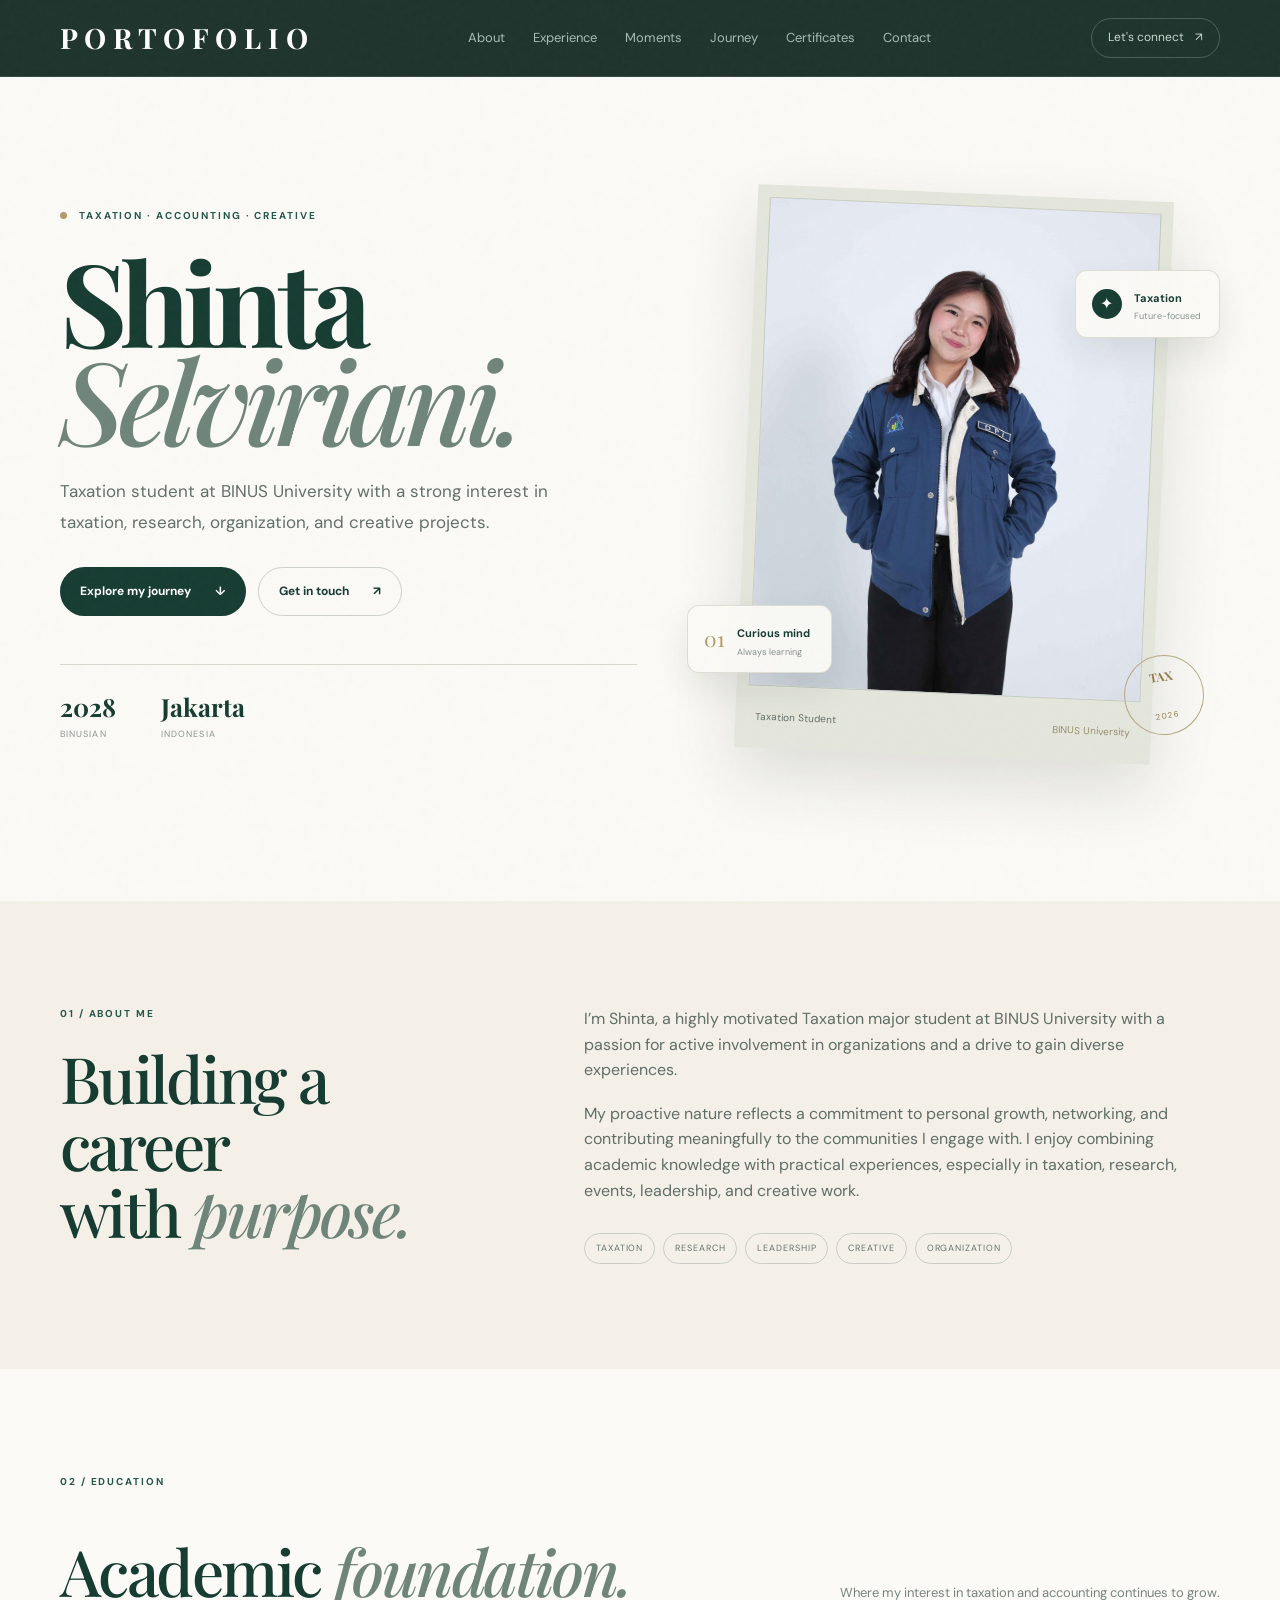
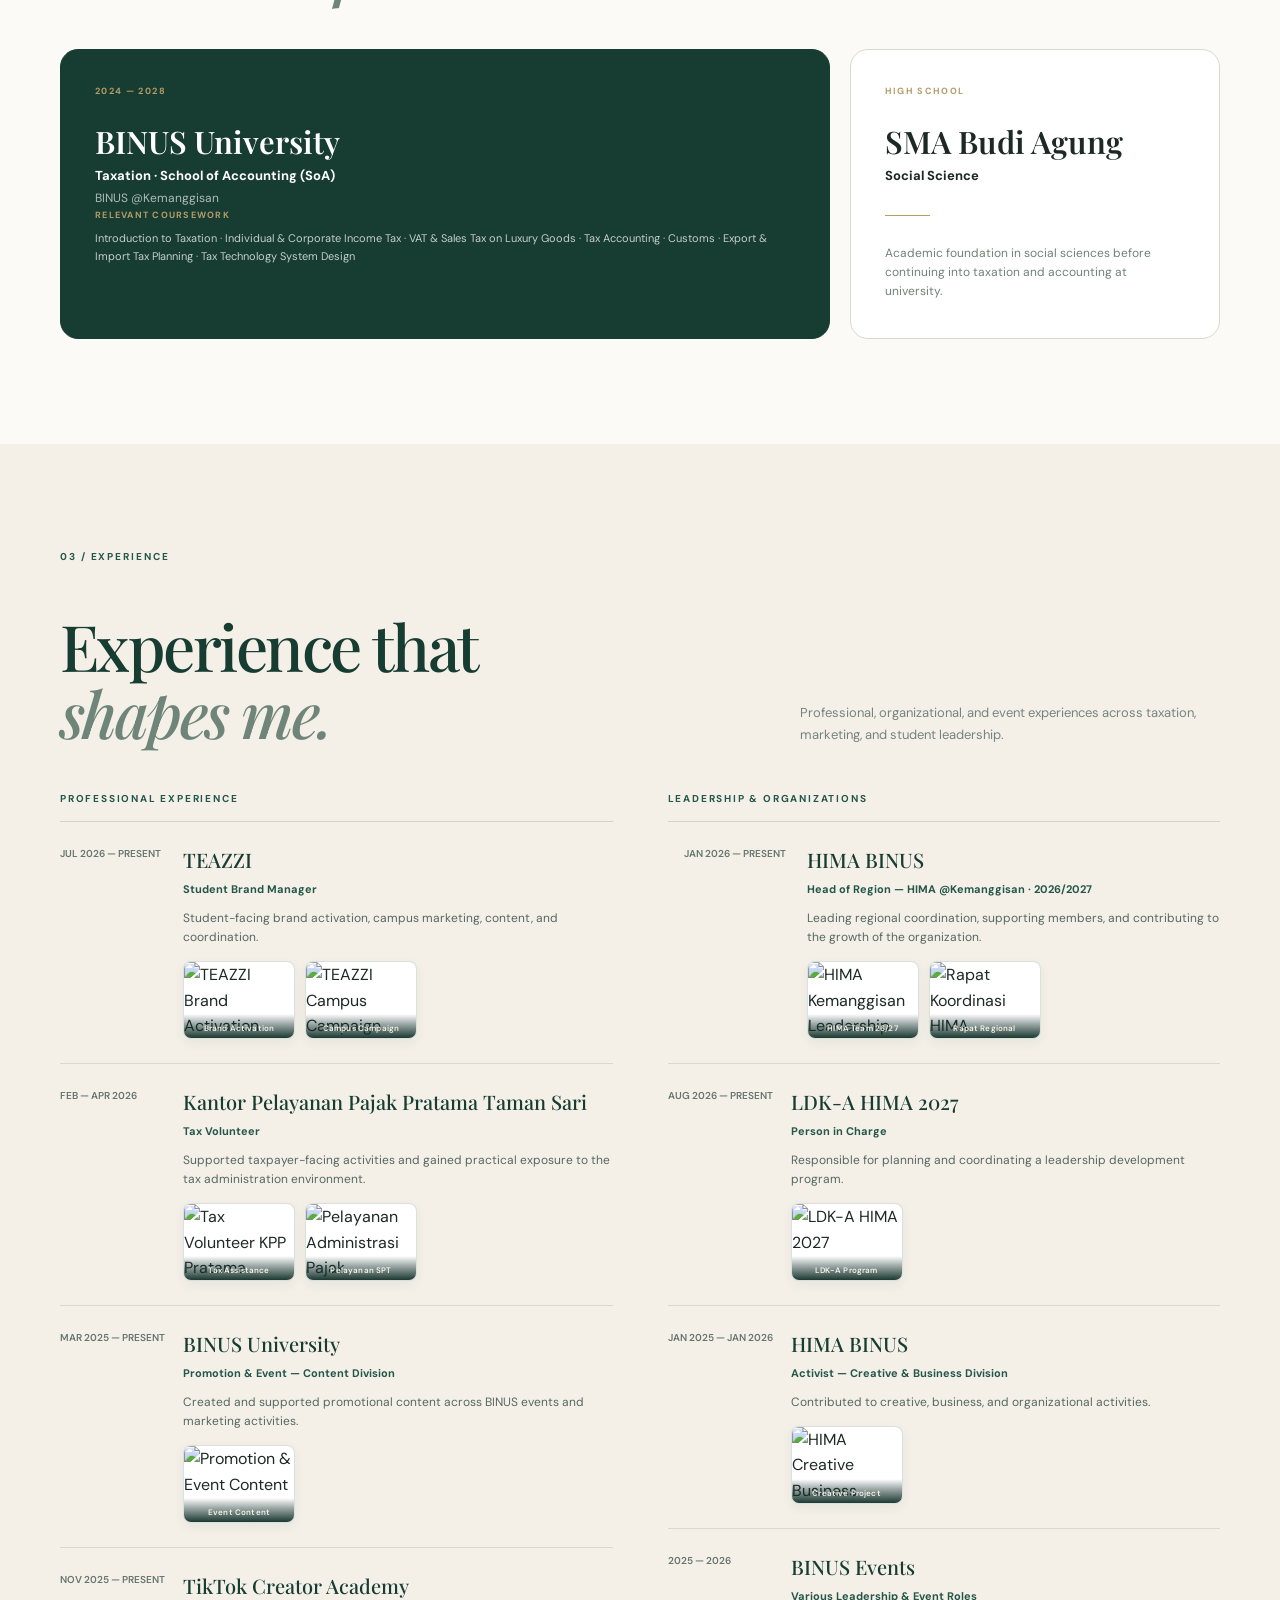
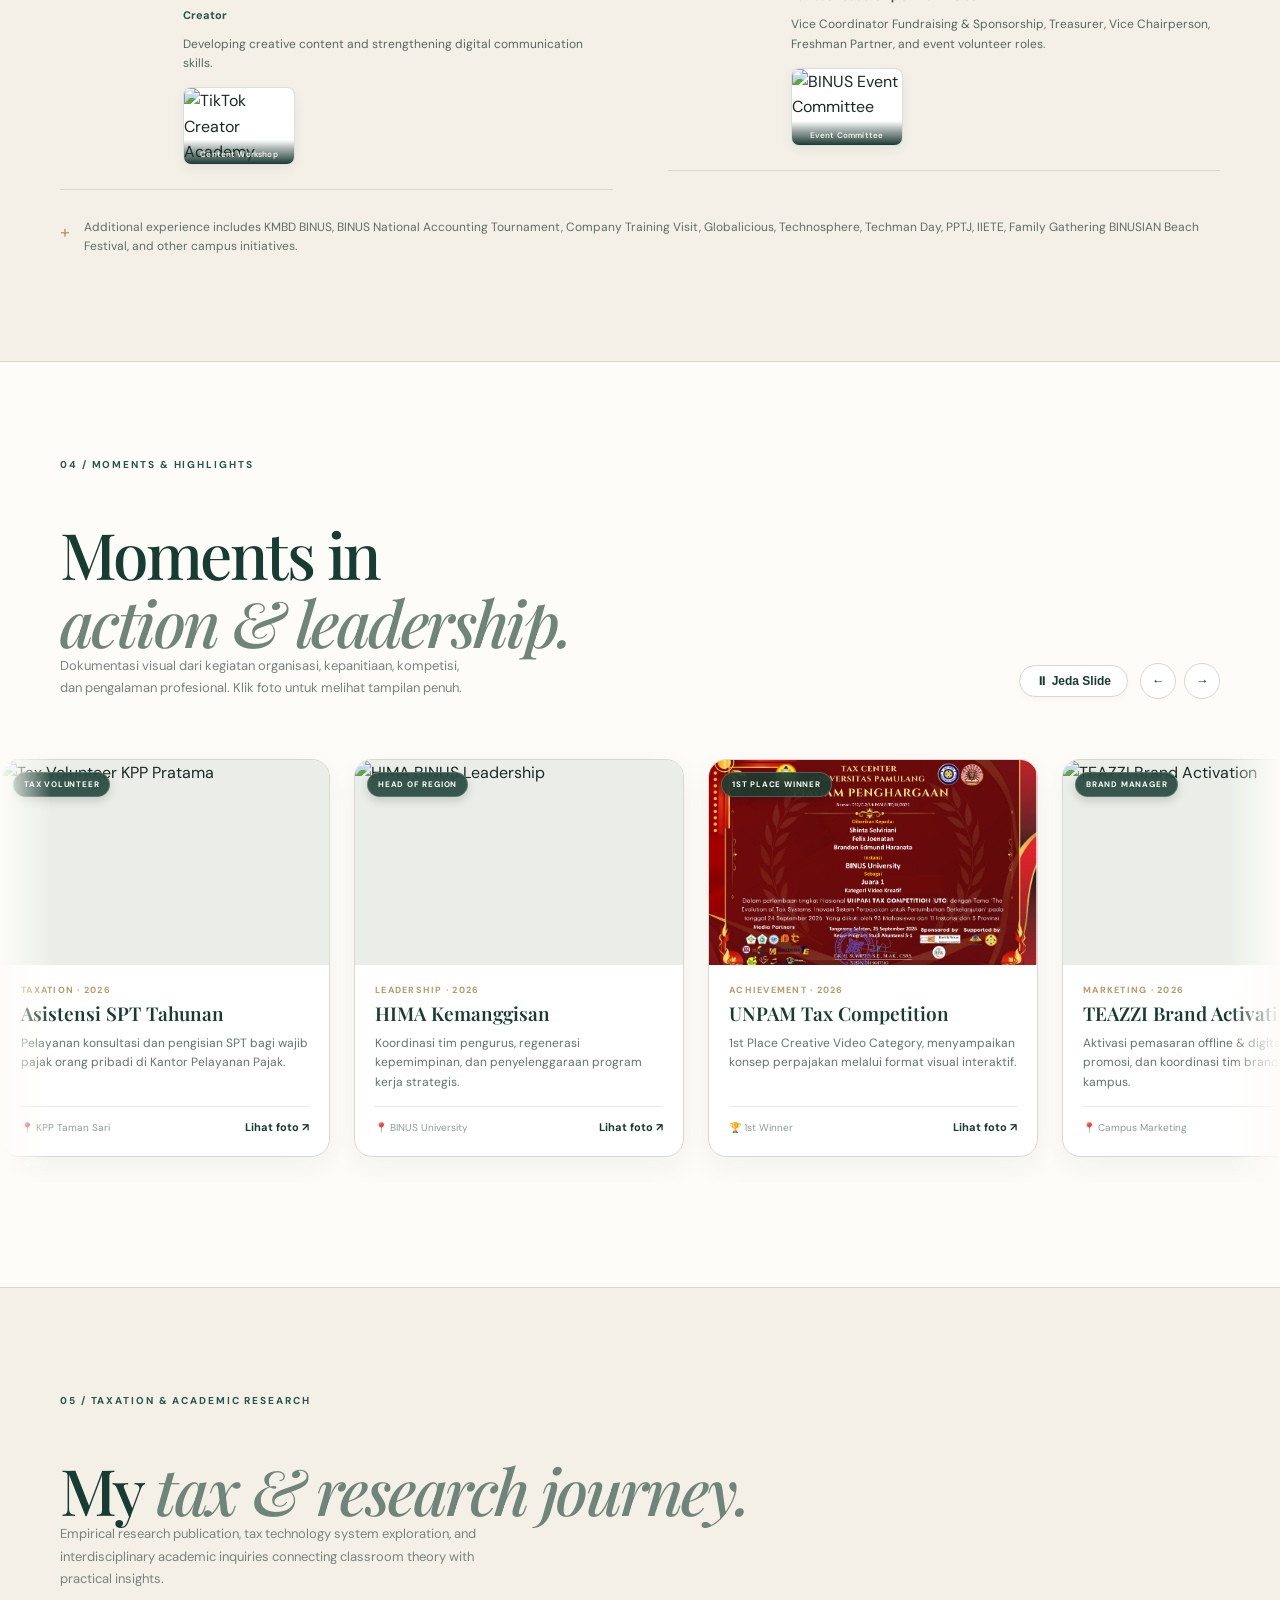
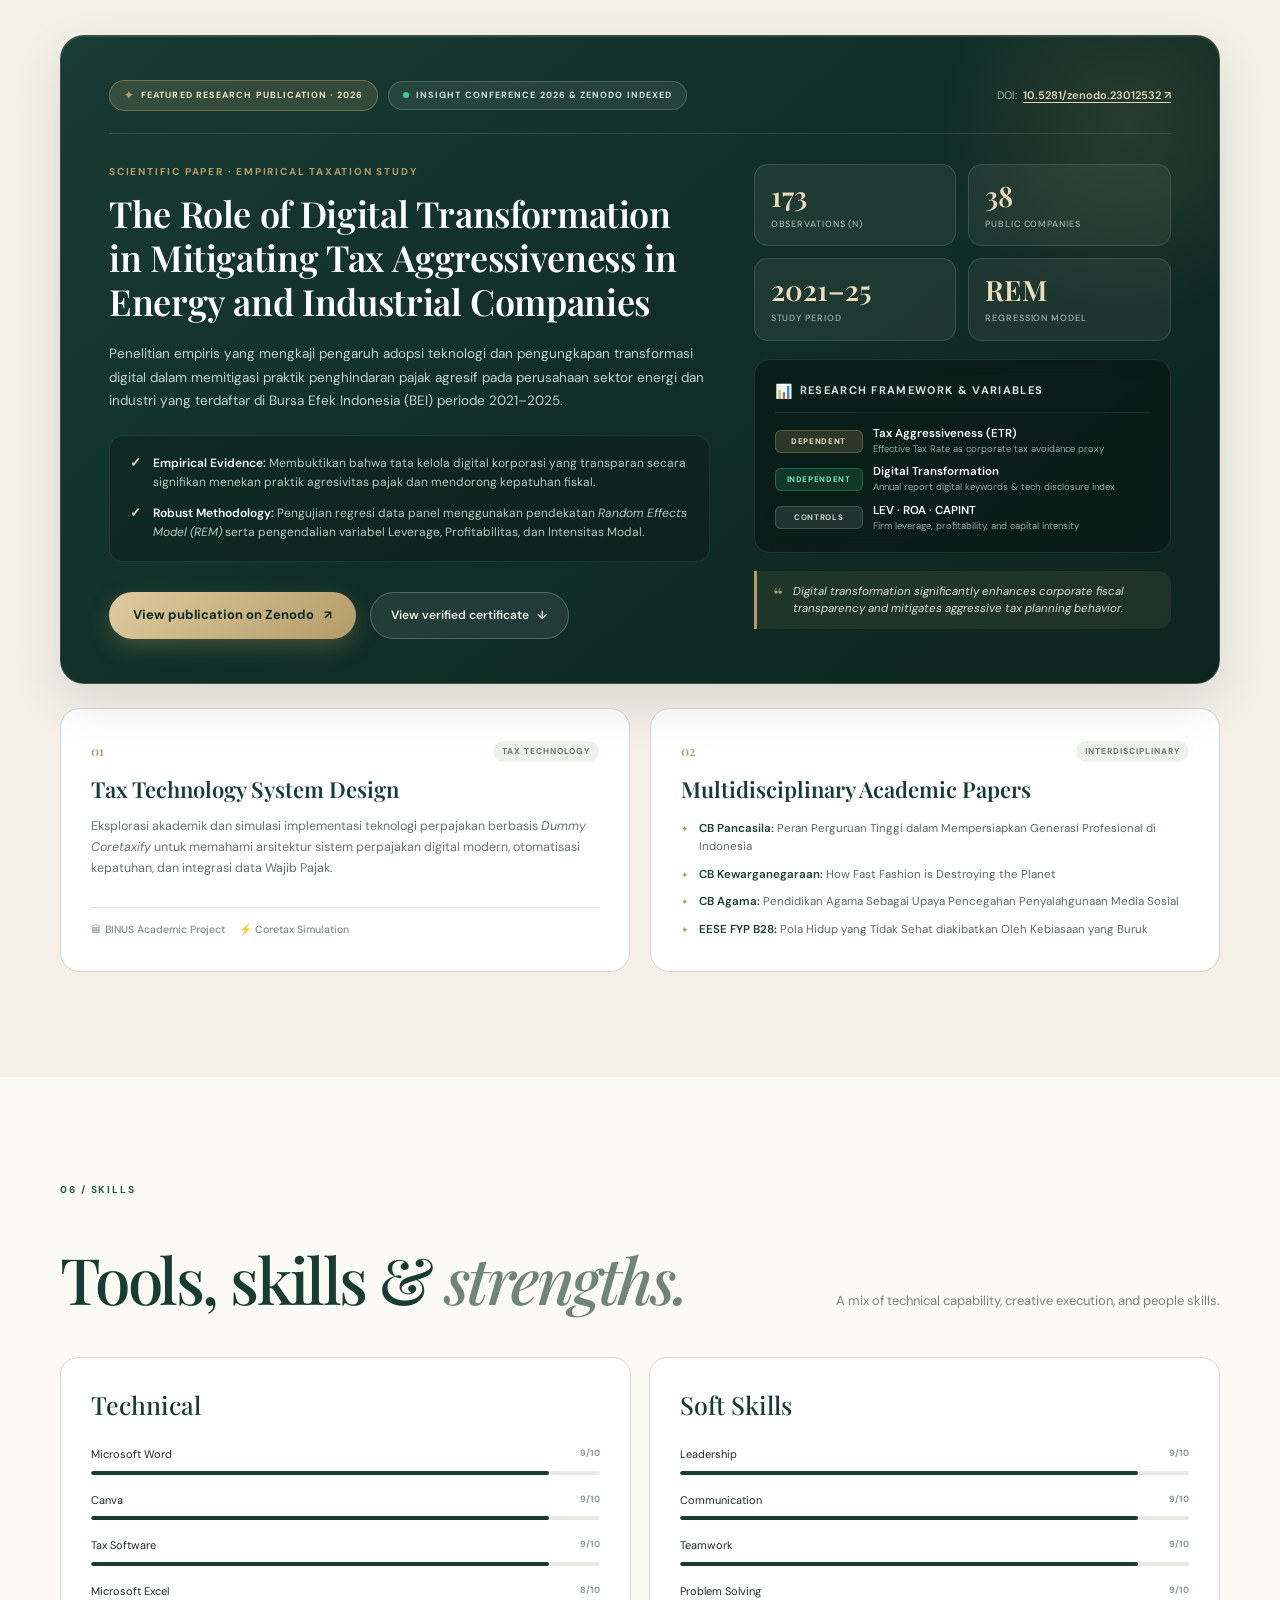
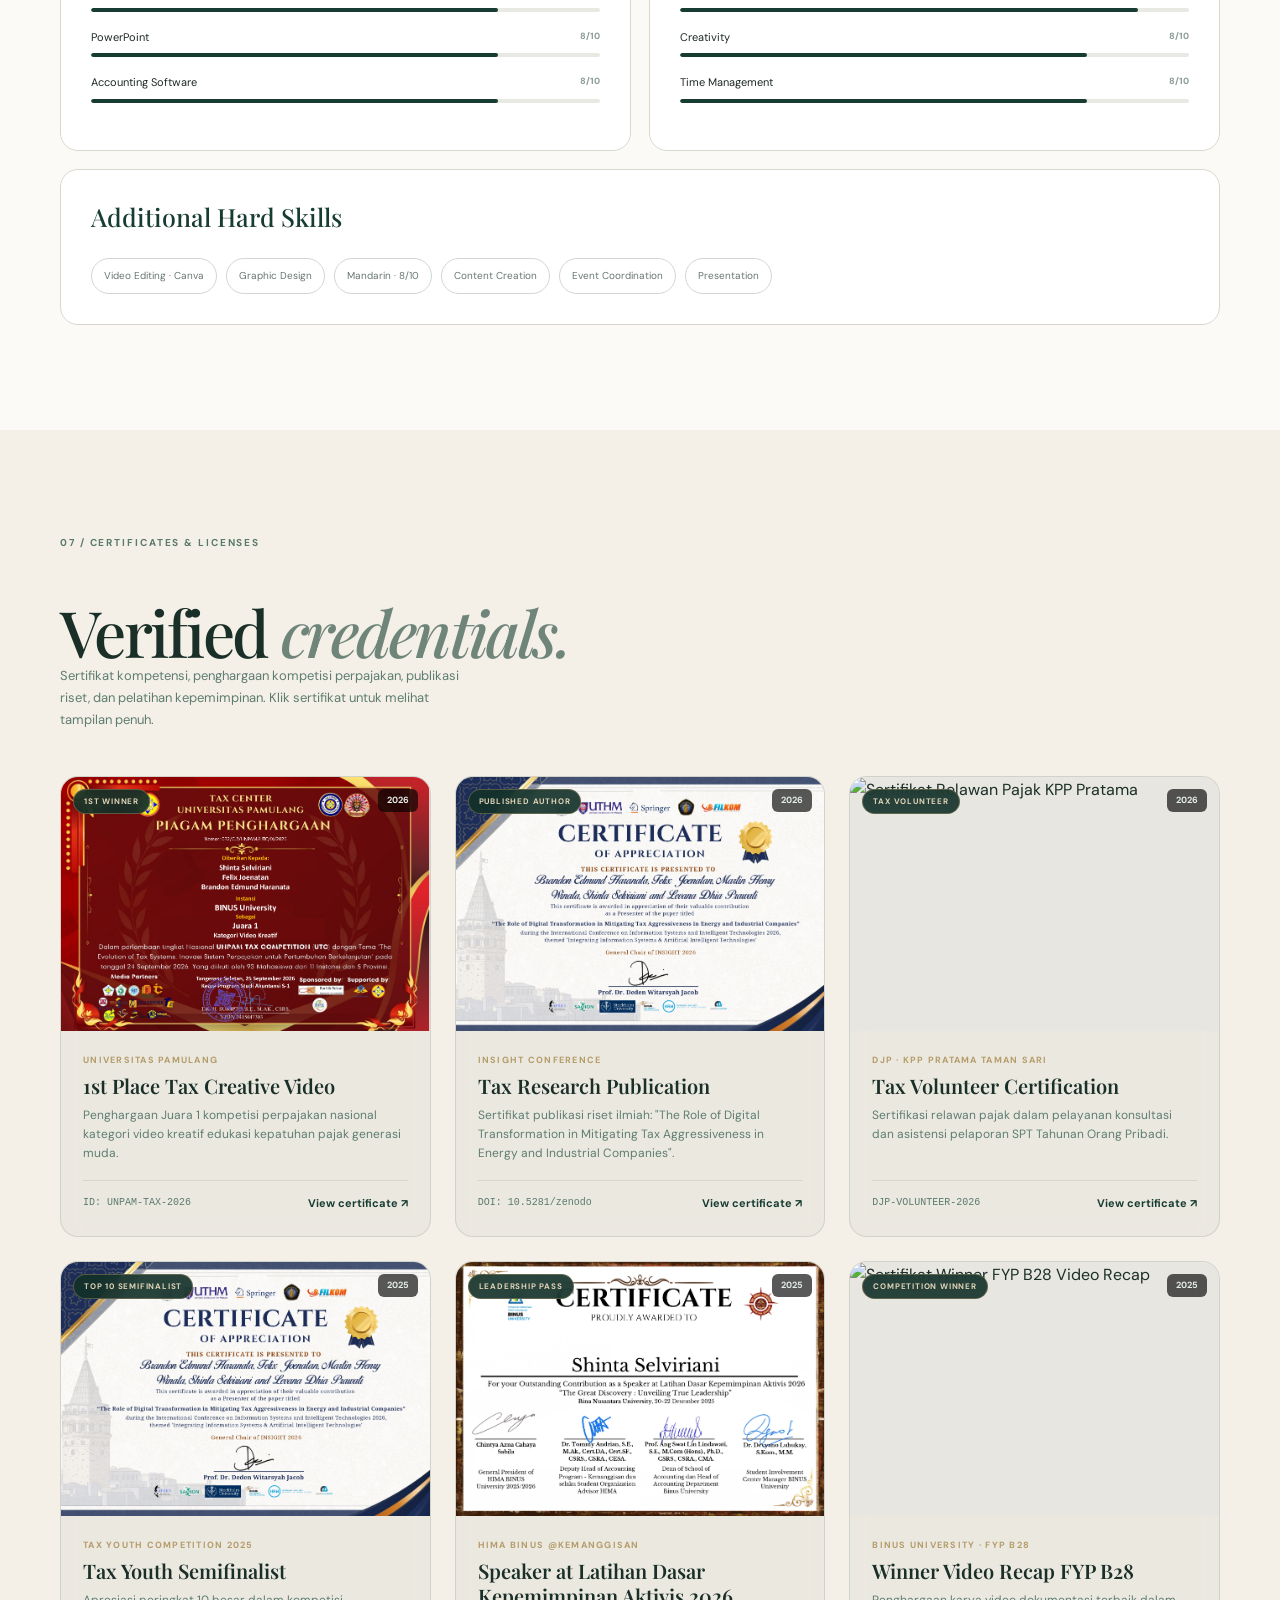
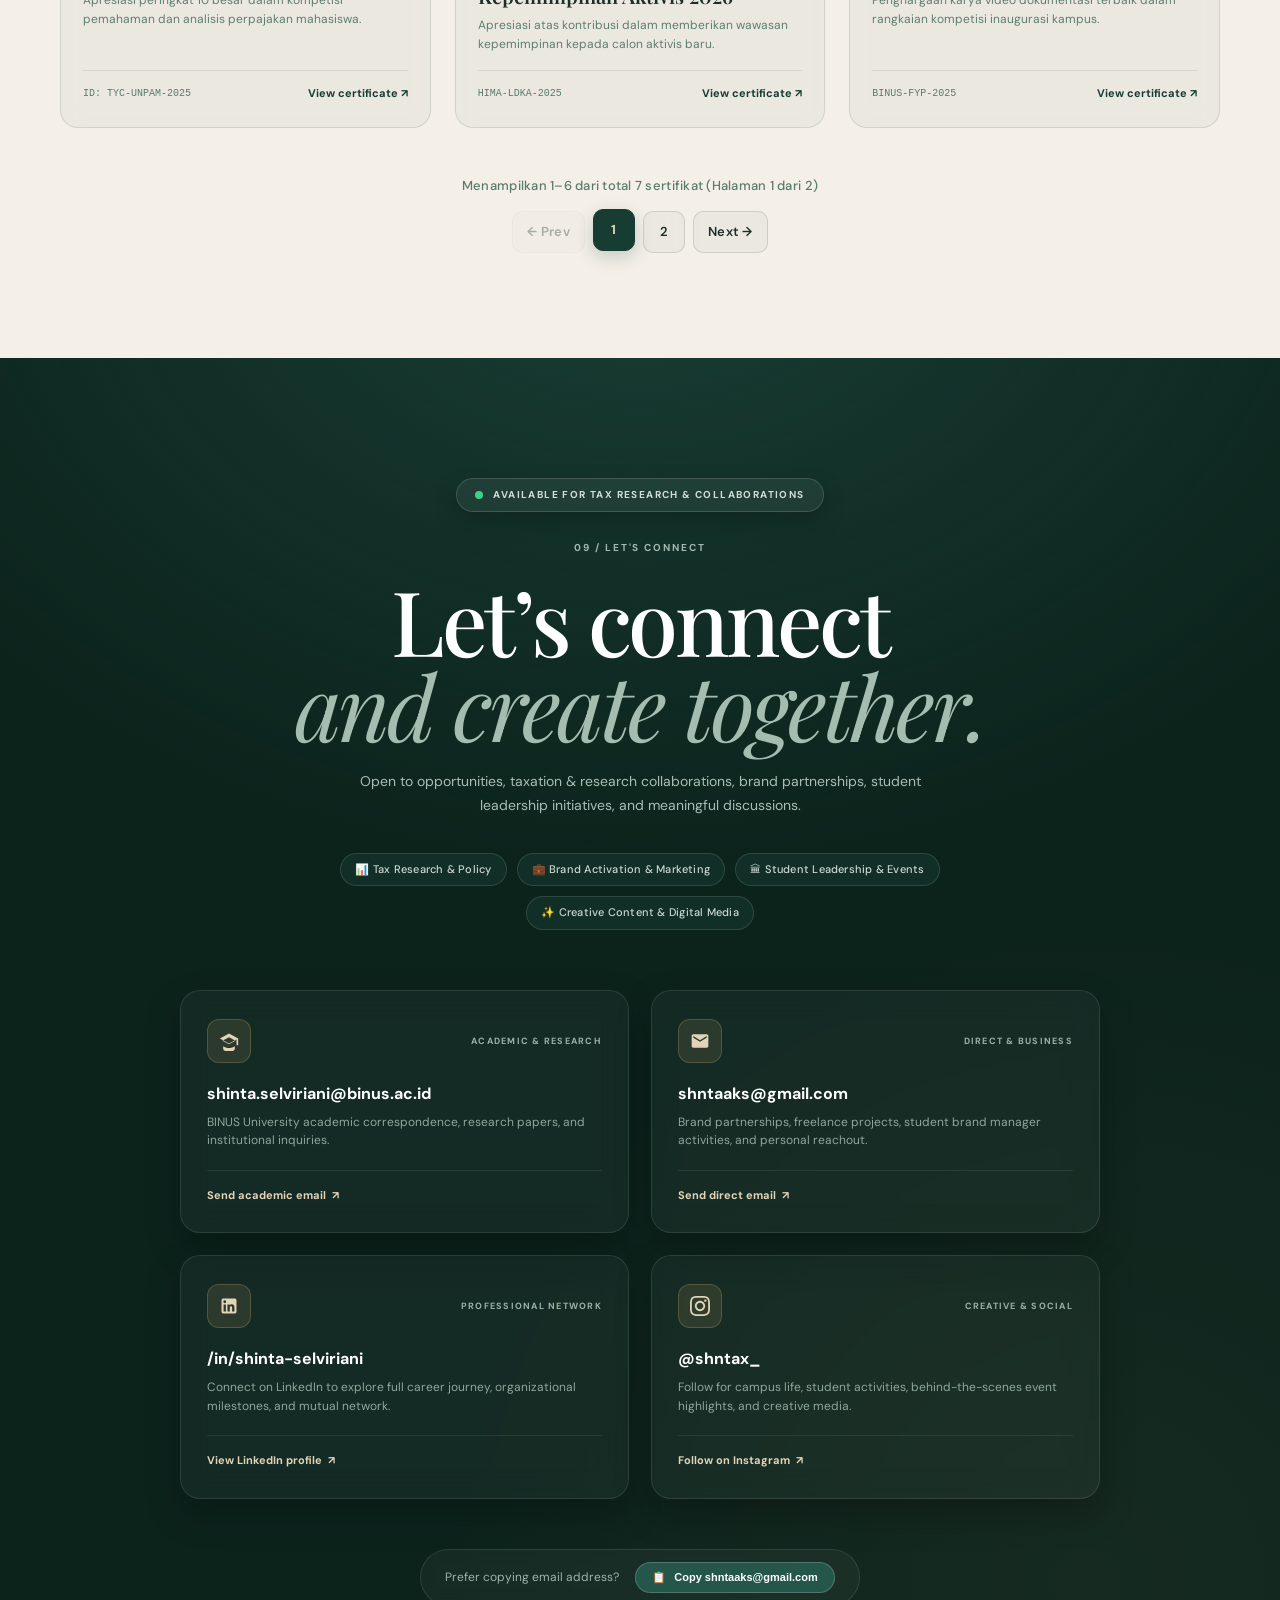
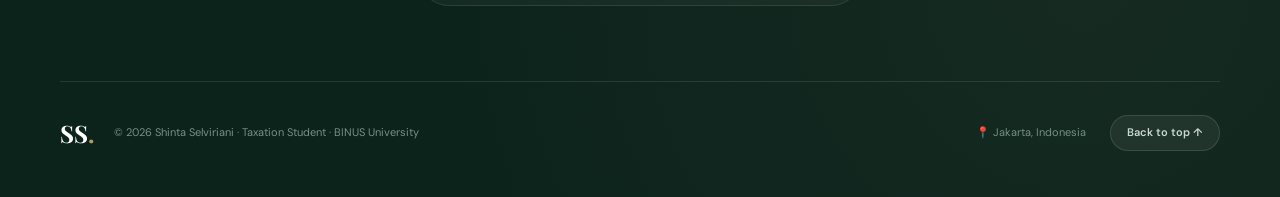
==== index.html @ ecb925d8 "Certificates Bug Fix" ====
<!DOCTYPE html>
<html lang="en">

<head>
  <meta charset="UTF-8">
  <meta name="viewport" content="width=device-width, initial-scale=1.0">
  <meta name="description" content="Shinta Selviriani — Taxation Student Portfolio & CV | BINUS University">
  <title>Shinta Selviriani | Taxation Portfolio</title>
  <link rel="preconnect" href="https://fonts.googleapis.com">
  <link rel="preconnect" href="https://fonts.gstatic.com" crossorigin>
  <link
    href="https://fonts.googleapis.com/css2?family=DM+Sans:wght@400;500;600;700&family=Playfair+Display:wght@500;600;700&display=swap"
    rel="stylesheet">
  <link rel="stylesheet" href="style.css">
</head>

<body>
  <div class="grain"></div>

    <header class="nav-wrap">
    <nav class="nav container">
      <a class="brand" href="#home">P O R T O F O L I O</a>
      <div class="nav-links">
        <a href="#about">About</a>
        <a href="#experience">Experience</a>
        <a href="#gallery">Moments</a>
        <a href="#tax">Journey</a>
        <a href="#certificates">Certificates</a>
        <a href="#contact">Contact</a>
      </div>
      <a class="nav-cta" href="#contact">Let's connect <span>↗</span></a>
    </nav>
  </header>


  <main>
        <section id="home" class="hero container">
      <div class="hero-copy">
        <div class="eyebrow"><span class="dot"></span> TAXATION · ACCOUNTING · CREATIVE</div>
        <h1>Shinta<br><em>Selviriani.</em></h1>
        <p class="hero-lead">
          Taxation student at BINUS University with a strong interest in taxation,
          research, organization, and creative projects.
        </p>
        <div class="hero-actions">
          <a class="button primary" href="#experience">Explore my journey <span>↓</span></a>
          <a class="button secondary" href="mailto:shinta.selviriani@binus.ac.id">Get in touch <span>↗</span></a>
        </div>
        <div class="hero-meta">
          <!-- <div><strong>3.50</strong><span>GPA / 4.00</span></div> -->
          <div><strong>2028</strong><span>BINUSIAN</span></div>
          <div><strong>Jakarta</strong><span>Indonesia</span></div>
        </div>
      </div>

      <div class="hero-visual">
        <div class="photo-card">
          <div class="photo-placeholder">
            <img src="images/profile-picture/profile-picture.jpg" alt="Shinta Selviriani — Profile Photo">
          </div>
          <div class="photo-caption">
            <span>Taxation Student</span>
            <span>BINUS University</span>
          </div>
        </div>
        <div class="floating-card card-top">
          <span class="mini-icon">✦</span>
          <div><b>Taxation</b><small>Future-focused</small></div>
        </div>
        <div class="floating-card card-bottom">
          <span class="number">01</span>
          <div><b>Curious mind</b><small>Always learning</small></div>
        </div>
        <div class="seal">TAX<br><span>2026</span></div>
      </div>
    </section>

    <section id="about" class="section cream">
  <div class="container split">
    <div>
      <div class="section-label">01 / ABOUT ME</div>
      <h2>Building a career<br>with <em>purpose.</em></h2>
    </div>
    <div class="about-text">
      <p>
        I’m Shinta, a highly motivated Taxation major student at BINUS University
        with a passion for active involvement in organizations and a drive to gain
        diverse experiences.
      </p>
      <p>
        My proactive nature reflects a commitment to personal growth, networking,
        and contributing meaningfully to the communities I engage with. I enjoy
        combining academic knowledge with practical experiences, especially in
        taxation, research, events, leadership, and creative work.
      </p>
      <div class="tag-row">
        <span>Taxation</span><span>Research</span><span>Leadership</span>
        <span>Creative</span><span>Organization</span>
      </div>
    </div>
  </div>
</section>
        <section id="education" class="section">
      <div class="container">
        <div class="section-label">02 / EDUCATION</div>
        <div class="section-head">
          <h2>Academic <em>foundation.</em></h2>
          <p>Where my interest in taxation and accounting continues to grow.</p>
        </div>

        <div class="education-grid">
          <article class="edu-card featured">
            <div class="card-kicker">2024 — 2028</div>
            <h3>BINUS University</h3>
            <p class="role">Taxation · School of Accounting (SoA)</p>
            <p class="place">BINUS @Kemanggisan</p>
            <!-- <div class="gpa"><strong>3.50</strong><span>/ 4.00 GPA</span></div> -->
            <p class="course-title">Relevant Coursework</p>
            <p class="courses">
              Introduction to Taxation · Individual & Corporate Income Tax · VAT & Sales Tax
              on Luxury Goods · Tax Accounting · Customs · Export & Import Tax Planning ·
              Tax Technology System Design
            </p>
          </article>

          <article class="edu-card">
            <div class="card-kicker">High School</div>
            <h3>SMA Budi Agung</h3>
            <p class="role">Social Science</p>
            <div class="edu-line"></div>
            <p>Academic foundation in social sciences before continuing into taxation and accounting at university.</p>
          </article>
        </div>
      </div>
    </section>

    <!-- ================================================================= -->
<!-- 03 / EXPERIENCE WITH SUPPORTING PHOTOS TEMPLATES                   -->
<!-- ================================================================= -->
<section id="experience" class="section cream">
  <div class="container">
    <div class="section-label">03 / EXPERIENCE</div>
    <div class="section-head">
      <h2>Experience that<br><em>shapes me.</em></h2>
      <p>Professional, organizational, and event experiences across taxation, marketing, and student leadership.</p>
    </div>

    <div class="timeline">
      <!-- GROUP 1: PROFESSIONAL EXPERIENCE -->
      <div class="timeline-group">
        <div class="timeline-title">Professional Experience</div>

        <!-- EXPERIENCE ITEM 1: TEAZZI -->
        <div class="timeline-item">
          <span class="date">Jul 2026 — Present</span>
          <div>
            <h3>TEAZZI</h3>
            <b>Student Brand Manager</b>
            <p>Student-facing brand activation, campus marketing, content, and coordination.</p>

            <!-- TEMPLATE FOTO PENDUKUNG (Ganti src="images/..." dengan file foto Anda) -->
            <div class="exp-gallery">
              <div class="exp-photo-card" data-lightbox="true" data-title="TEAZZI Student Brand Manager"
                data-desc="Aktivasi brand TEAZZI di kampus melalui booth event dan engagement mahasiswa."
                data-tag="BRAND ACTIVATION" data-meta="Jakarta · Jul 2026 — Present">
                <img src="https://images.unsplash.com/photo-1556740758-90de374c12ad?auto=format&fit=crop&w=400&q=80"
                  alt="TEAZZI Brand Activation">
                <span class="exp-photo-badge">Brand Activation</span>
              </div>
              <div class="exp-photo-card" data-lightbox="true" data-title="TEAZZI Campus Marketing"
                data-desc="Kolaborasi kampanye promosi dan aktivitas komunitas kampus." data-tag="CAMPUS MARKETING"
                data-meta="Jakarta · 2026">
                <img src="https://images.unsplash.com/photo-1517245386807-bb43f82c33c4?auto=format&fit=crop&w=400&q=80"
                  alt="TEAZZI Campus Campaign">
                <span class="exp-photo-badge">Campus Campaign</span>
              </div>
            </div>
          </div>
        </div>

        <!-- EXPERIENCE ITEM 2: TAX VOLUNTEER KPP -->
        <div class="timeline-item">
          <span class="date">Feb — Apr 2026</span>
          <div>
            <h3>Kantor Pelayanan Pajak Pratama Taman Sari</h3>
            <b>Tax Volunteer</b>
            <p>Supported taxpayer-facing activities and gained practical exposure to the tax administration
              environment.</p>

            <!-- TEMPLATE FOTO PENDUKUNG -->
            <div class="exp-gallery">
              <div class="exp-photo-card" data-lightbox="true" data-title="Relawan Pajak KPP Pratama Taman Sari"
                data-desc="Mendampingi wajib pajak orang pribadi dalam pelaporan SPT Tahunan dan edukasi perpajakan."
                data-tag="TAX VOLUNTEER" data-meta="KPP Pratama Taman Sari · Feb — Apr 2026">
                <img src="https://images.unsplash.com/photo-1454165804606-c3d57bc86b40?auto=format&fit=crop&w=400&q=80"
                  alt="Tax Volunteer KPP Pratama">
                <span class="exp-photo-badge">Tax Assistance</span>
              </div>
              <div class="exp-photo-card" data-lightbox="true" data-title="Tax Administration Support"
                data-desc="Pelayanan administrasi dan asistensi perpajakan langsung kepada masyarakat."
                data-tag="ADMINISTRASI PAJAK" data-meta="Jakarta · 2026">
                <img src="https://images.unsplash.com/photo-1521791136064-7986c2920216?auto=format&fit=crop&w=400&q=80"
                  alt="Pelayanan Administrasi Pajak">
                <span class="exp-photo-badge">Pelayanan SPT</span>
              </div>
            </div>
          </div>
        </div>

        <!-- EXPERIENCE ITEM 3: BINUS PROMOTION & EVENT -->
        <div class="timeline-item">
          <span class="date">Mar 2025 — Present</span>
          <div>
            <h3>BINUS University</h3>
            <b>Promotion & Event — Content Division</b>
            <p>Created and supported promotional content across BINUS events and marketing activities.</p>

            <!-- TEMPLATE FOTO PENDUKUNG -->
            <div class="exp-gallery">
              <div class="exp-photo-card" data-lightbox="true" data-title="BINUS Promotion & Event"
                data-desc="Produksi materi visual kreatif, dokumentasi event, dan publikasi media sosial universitas."
                data-tag="CONTENT CREATION" data-meta="BINUS University · Mar 2025 — Present">
                <img src="https://images.unsplash.com/photo-1522071820081-009f0129c71c?auto=format&fit=crop&w=400&q=80"
                  alt="Promotion & Event Content">
                <span class="exp-photo-badge">Event Content</span>
              </div>
            </div>
          </div>
        </div>

        <!-- EXPERIENCE ITEM 4: TIKTOK CREATOR ACADEMY -->
        <div class="timeline-item">
          <span class="date">Nov 2025 — Present</span>
          <div>
            <h3>TikTok Creator Academy</h3>
            <b>Creator</b>
            <p>Developing creative content and strengthening digital communication skills.</p>

            <!-- TEMPLATE FOTO PENDUKUNG -->
            <div class="exp-gallery">
              <div class="exp-photo-card" data-lightbox="true" data-title="TikTok Creator Academy"
                data-desc="Workshop pembuatan konten video kreatif dan optimalisasi strategi media sosial."
                data-tag="CREATOR ACADEMY" data-meta="Nov 2025 — Present">
                <img src="https://images.unsplash.com/photo-1611162617213-7d7a39e9b1d7?auto=format&fit=crop&w=400&q=80"
                  alt="TikTok Creator Academy">
                <span class="exp-photo-badge">Content Workshop</span>
              </div>
            </div>
          </div>
        </div>
      </div>

      <!-- GROUP 2: LEADERSHIP & ORGANIZATIONS -->
      <div class="timeline-group">
        <div class="timeline-title">Leadership & Organizations</div>

        <!-- EXPERIENCE ITEM 5: HIMA HEAD OF REGION -->
        <div class="timeline-item highlight">
          <span class="date">Jan 2026 — Present</span>
          <div>
            <h3>HIMA BINUS</h3>
            <b>Head of Region — HIMA @Kemanggisan · 2026/2027</b>
            <p>Leading regional coordination, supporting members, and contributing to the growth of the
              organization.</p>

            <!-- TEMPLATE FOTO PENDUKUNG -->
            <div class="exp-gallery">
              <div class="exp-photo-card" data-lightbox="true" data-title="HIMA BINUS Kemanggisan Leadership"
                data-desc="Memimpin tim regional Kemanggisan dalam koordinasi anggota dan penyelenggaraan program kerja."
                data-tag="HEAD OF REGION" data-meta="BINUS Kemanggisan · Jan 2026 — Present">
                <img src="https://images.unsplash.com/photo-1531482615713-2afd69097998?auto=format&fit=crop&w=400&q=80"
                  alt="HIMA Kemanggisan Leadership">
                <span class="exp-photo-badge">HIMA Team 26/27</span>
              </div>
              <div class="exp-photo-card" data-lightbox="true" data-title="HIMA Regional Coordination"
                data-desc="Rapat koordinasi strategi organisasi dan pembinaan keakraban anggota regional."
                data-tag="ORGANIZATION" data-meta="2026">
                <img src="https://images.unsplash.com/photo-1522202176988-66273c2fd55f?auto=format&fit=crop&w=400&q=80"
                  alt="Rapat Koordinasi HIMA">
                <span class="exp-photo-badge">Rapat Regional</span>
              </div>
            </div>
          </div>
        </div>

        <!-- EXPERIENCE ITEM 6: LDK-A HIMA -->
        <div class="timeline-item">
          <span class="date">Aug 2026 — Present</span>
          <div>
            <h3>LDK-A HIMA 2027</h3>
            <b>Person in Charge</b>
            <p>Responsible for planning and coordinating a leadership development program.</p>

            <!-- TEMPLATE FOTO PENDUKUNG -->
            <div class="exp-gallery">
              <div class="exp-photo-card" data-lightbox="true" data-title="LDK-A HIMA 2027"
                data-desc="Mengoordinasikan pelatihan kepemimpinan untuk aktivis baru himpunan mahasiswa."
                data-tag="LEADERSHIP PIC" data-meta="BINUS University · Aug 2026 — Present">
                <img src="https://images.unsplash.com/photo-1517048676732-d65bc937f952?auto=format&fit=crop&w=400&q=80"
                  alt="LDK-A HIMA 2027">
                <span class="exp-photo-badge">LDK-A Program</span>
              </div>
            </div>
          </div>
        </div>

        <!-- EXPERIENCE ITEM 7: HIMA ACTIVIST -->
        <div class="timeline-item">
          <span class="date">Jan 2025 — Jan 2026</span>
          <div>
            <h3>HIMA BINUS</h3>
            <b>Activist — Creative & Business Division</b>
            <p>Contributed to creative, business, and organizational activities.</p>

            <!-- TEMPLATE FOTO PENDUKUNG -->
            <div class="exp-gallery">
              <div class="exp-photo-card" data-lightbox="true" data-title="HIMA Activist Creative & Business"
                data-desc="Terlibat dalam proyek kreatif, desain materi promosi, dan inisiatif penggalangan dana."
                data-tag="CREATIVE & BUSINESS" data-meta="BINUS · Jan 2025 — Jan 2026">
                <img src="https://images.unsplash.com/photo-1542744173-8e7e53415bb0?auto=format&fit=crop&w=400&q=80"
                  alt="HIMA Creative Business">
                <span class="exp-photo-badge">Creative Project</span>
              </div>
            </div>
          </div>
        </div>

        <!-- EXPERIENCE ITEM 8: BINUS EVENTS -->
        <div class="timeline-item">
          <span class="date">2025 — 2026</span>
          <div>
            <h3>BINUS Events</h3>
            <b>Various Leadership & Event Roles</b>
            <p>Vice Coordinator Fundraising & Sponsorship, Treasurer, Vice Chairperson, Freshman Partner, and event
              volunteer roles.</p>

            <!-- TEMPLATE FOTO PENDUKUNG -->
            <div class="exp-gallery">
              <div class="exp-photo-card" data-lightbox="true" data-title="BINUS Campus Events & Committee"
                data-desc="Kepanitiaan acara kampus: Vice Coordinator Sponsorship, Treasurer, dan Vice Chairperson."
                data-tag="EVENT COMMITTEE" data-meta="BINUS University · 2025 — 2026">
                <img src="https://images.unsplash.com/photo-1475721027785-f74eccf877e2?auto=format&fit=crop&w=400&q=80"
                  alt="BINUS Event Committee">
                <span class="exp-photo-badge">Event Committee</span>
              </div>
            </div>
          </div>
        </div>

      </div>
    </div>

    <div class="experience-note">
      <span>+</span>
      <p>Additional experience includes KMBD BINUS, BINUS National Accounting Tournament, Company Training Visit,
        Globalicious, Technosphere, Techman Day, PPTJ, IIETE, Family Gathering BINUSIAN Beach Festival, and other
        campus initiatives.</p>
    </div>
  </div>
</section>
        <!-- ================================================================= -->
    <!-- 04 / NEW RUNNING SLIDE PHOTO GALLERY SECTION                      -->
    <!-- Template Running Slide Foto dengan Deskripsi Singkat di Bawahnya  -->
    <!-- ================================================================= -->
    <section id="gallery" class="section gallery-section">
      <div class="container">
        <div class="section-label">04 / MOMENTS & HIGHLIGHTS</div>
        <div class="section-head">
          <div>
            <h2>Moments in<br><em>action & leadership.</em></h2>
            <p>Dokumentasi visual dari kegiatan organisasi, kepanitiaan, kompetisi, dan pengalaman profesional. Klik
              foto untuk melihat tampilan penuh.</p>
          </div>
          <div class="gallery-controls-bar">
            <button id="toggleMarqueeBtn" class="slider-btn" type="button" title="Jeda atau putar slide">⏸ Jeda
              Slide</button>
            <div class="slider-nav-arrows">
              <button id="prevSlideBtn" class="slider-arrow" type="button" aria-label="Slide sebelumnya">←</button>
              <button id="nextSlideBtn" class="slider-arrow" type="button" aria-label="Slide berikutnya">→</button>
            </div>
          </div>
        </div>
      </div>

      <!-- RUNNING MARQUEE SLIDER -->
      <div class="running-gallery-wrap">
        <div class="running-slide-track">

          <!-- ============================================================ -->
          <!-- SET 1 SLIDES (Template foto & deskripsi untuk diedit)       -->
          <!-- ============================================================ -->

          <!-- SLIDE 1: Tax Volunteer -->
          <article class="slide-card" data-lightbox="true" data-title="Tax Volunteer & Asistensi Pajak"
            data-desc="Mendampingi wajib pajak orang pribadi dalam pengisian SPT Tahunan dan edukasi kepatuhan pajak di KPP Pratama Taman Sari."
            data-tag="TAX VOLUNTEER" data-meta="KPP Pratama Taman Sari · 2026">
            <div class="slide-img-box">
              <span class="slide-category-pill">Tax Volunteer</span>
              <img src="https://images.unsplash.com/photo-1454165804606-c3d57bc86b40?auto=format&fit=crop&w=600&q=80"
                alt="Tax Volunteer KPP Pratama">
            </div>
            <div class="slide-content">
              <div class="slide-tag">TAXATION · 2026</div>
              <h3 class="slide-title">Asistensi SPT Tahunan</h3>
              <p class="slide-description">Pelayanan konsultasi dan pengisian SPT bagi wajib pajak orang pribadi di
                Kantor Pelayanan Pajak.</p>
              <div class="slide-footer">
                <span>📍 KPP Taman Sari</span>
                <span class="slide-view-cta">Lihat foto ↗</span>
              </div>
            </div>
          </article>

          <!-- SLIDE 2: HIMA BINUS -->
          <article class="slide-card" data-lightbox="true" data-title="HIMA BINUS Kemanggisan"
            data-desc="Memimpin koordinasi regional dan mengarahkan jalannya program kerja himpunan mahasiswa akuntansi & perpajakan."
            data-tag="ORGANIZATION" data-meta="BINUS Kemanggisan · 2026/2027">
            <div class="slide-img-box">
              <span class="slide-category-pill">Head of Region</span>
              <img src="https://images.unsplash.com/photo-1531482615713-2afd69097998?auto=format&fit=crop&w=600&q=80"
                alt="HIMA BINUS Leadership">
            </div>
            <div class="slide-content">
              <div class="slide-tag">LEADERSHIP · 2026</div>
              <h3 class="slide-title">HIMA Kemanggisan</h3>
              <p class="slide-description">Koordinasi tim pengurus, regenerasi kepemimpinan, dan penyelenggaraan program
                kerja strategis.</p>
              <div class="slide-footer">
                <span>📍 BINUS University</span>
                <span class="slide-view-cta">Lihat foto ↗</span>
              </div>
            </div>
          </article>

          <!-- SLIDE 3: Competition 1st Place -->
          <article class="slide-card" data-lightbox="true" data-title="Juara 1 UNPAM Tax Competition"
            data-desc="Meraih peringkat pertama dalam kompetisi video kreatif perpajakan dengan fokus edukasi kesadaran pajak generasi muda."
            data-tag="COMPETITION" data-meta="Universitas Pamulang · 2026">
            <div class="slide-img-box">
              <span class="slide-category-pill">1st Place Winner</span>
              <img src="images/certificates/unpam-tax-competition.jpeg"
                alt="UNPAM Tax Competition">
            </div>
            <div class="slide-content">
              <div class="slide-tag">ACHIEVEMENT · 2026</div>
              <h3 class="slide-title">UNPAM Tax Competition</h3>
              <p class="slide-description">1st Place Creative Video Category, menyampaikan konsep perpajakan melalui
                format visual interaktif.</p>
              <div class="slide-footer">
                <span>🏆 1st Winner</span>
                <span class="slide-view-cta">Lihat foto ↗</span>
              </div>
            </div>
          </article>

          <!-- SLIDE 4: TEAZZI Brand Activation -->
          <article class="slide-card" data-lightbox="true" data-title="TEAZZI Student Brand Manager"
            data-desc="Pelaksanaan kampanye pemasaran langsung di kampus untuk meningkatkan brand visibility dan antusiasme mahasiswa."
            data-tag="BRANDING" data-meta="Jakarta · 2026">
            <div class="slide-img-box">
              <span class="slide-category-pill">Brand Manager</span>
              <img src="https://images.unsplash.com/photo-1556740758-90de374c12ad?auto=format&fit=crop&w=600&q=80"
                alt="TEAZZI Brand Activation">
            </div>
            <div class="slide-content">
              <div class="slide-tag">MARKETING · 2026</div>
              <h3 class="slide-title">TEAZZI Brand Activation</h3>
              <p class="slide-description">Aktivasi pemasaran offline & digital, kampanye promosi, dan koordinasi tim
                brand ambassador kampus.</p>
              <div class="slide-footer">
                <span>📍 Campus Marketing</span>
                <span class="slide-view-cta">Lihat foto ↗</span>
              </div>
            </div>
          </article>

          <!-- SLIDE 5: LDK-A HIMA -->
          <article class="slide-card" data-lightbox="true" data-title="LDK-A HIMA 2027"
            data-desc="Penanggung jawab pelaksanaan program kaderisasi dan pelatihan kepemimpinan aktivis baru HIMA BINUS."
            data-tag="PROGRAM PIC" data-meta="BINUS · 2026">
            <div class="slide-img-box">
              <span class="slide-category-pill">Person in Charge</span>
              <img src="https://images.unsplash.com/photo-1517048676732-d65bc937f952?auto=format&fit=crop&w=600&q=80"
                alt="LDK-A HIMA 2027">
            </div>
            <div class="slide-content">
              <div class="slide-tag">DEVELOPMENT · 2026</div>
              <h3 class="slide-title">LDK-A HIMA 2027</h3>
              <p class="slide-description">Mendesain kurikulum latihan kepemimpinan, simulasi organisasi, dan pembinaan
                karakter anggota.</p>
              <div class="slide-footer">
                <span>📍 BINUS University</span>
                <span class="slide-view-cta">Lihat foto ↗</span>
              </div>
            </div>
          </article>

          <!-- SLIDE 6: BINUS Promotion & Event -->
          <article class="slide-card" data-lightbox="true" data-title="Promotion & Event Content Division"
            data-desc="Mendukung kegiatan publikasi dan liputan dokumentasi acara-acara besar di lingkungan BINUS University."
            data-tag="CREATIVE" data-meta="BINUS · 2025–2026">
            <div class="slide-img-box">
              <span class="slide-category-pill">Content & Event</span>
              <img src="https://images.unsplash.com/photo-1522071820081-009f0129c71c?auto=format&fit=crop&w=600&q=80"
                alt="BINUS Promotion & Event">
            </div>
            <div class="slide-content">
              <div class="slide-tag">PROMOTION · 2025/26</div>
              <h3 class="slide-title">Campus Event Content</h3>
              <p class="slide-description">Penyusunan konten media sosial, video recap kegiatan, dan pengelolaan materi
                visual promosi.</p>
              <div class="slide-footer">
                <span>📍 BINUS Event</span>
                <span class="slide-view-cta">Lihat foto ↗</span>
              </div>
            </div>
          </article>

          <!-- ============================================================ -->
          <!-- SET 2 SLIDES (Duplikat untuk Infinite Continuous Marquee Loop) -->
          <!-- ============================================================ -->

          <!-- SLIDE 1 (Clone) -->
          <article class="slide-card" data-lightbox="true" data-title="Tax Volunteer & Asistensi Pajak"
            data-desc="Mendampingi wajib pajak orang pribadi dalam pengisian SPT Tahunan dan edukasi kepatuhan pajak di KPP Pratama Taman Sari."
            data-tag="TAX VOLUNTEER" data-meta="KPP Pratama Taman Sari · 2026">
            <div class="slide-img-box">
              <span class="slide-category-pill">Tax Volunteer</span>
              <img src="https://images.unsplash.com/photo-1454165804606-c3d57bc86b40?auto=format&fit=crop&w=600&q=80"
                alt="Tax Volunteer KPP Pratama">
            </div>
            <div class="slide-content">
              <div class="slide-tag">TAXATION · 2026</div>
              <h3 class="slide-title">Asistensi SPT Tahunan</h3>
              <p class="slide-description">Pelayanan konsultasi dan pengisian SPT bagi wajib pajak orang pribadi di
                Kantor Pelayanan Pajak.</p>
              <div class="slide-footer">
                <span>📍 KPP Taman Sari</span>
                <span class="slide-view-cta">Lihat foto ↗</span>
              </div>
            </div>
          </article>

          <!-- SLIDE 2 (Clone) -->
          <article class="slide-card" data-lightbox="true" data-title="HIMA BINUS Kemanggisan"
            data-desc="Memimpin koordinasi regional dan mengarahkan jalannya program kerja himpunan mahasiswa akuntansi & perpajakan."
            data-tag="ORGANIZATION" data-meta="BINUS Kemanggisan · 2026/2027">
            <div class="slide-img-box">
              <span class="slide-category-pill">Head of Region</span>
              <img src="https://images.unsplash.com/photo-1531482615713-2afd69097998?auto=format&fit=crop&w=600&q=80"
                alt="HIMA BINUS Leadership">
            </div>
            <div class="slide-content">
              <div class="slide-tag">LEADERSHIP · 2026</div>
              <h3 class="slide-title">HIMA Kemanggisan</h3>
              <p class="slide-description">Koordinasi tim pengurus, regenerasi kepemimpinan, dan penyelenggaraan program
                kerja strategis.</p>
              <div class="slide-footer">
                <span>📍 BINUS University</span>
                <span class="slide-view-cta">Lihat foto ↗</span>
              </div>
            </div>
          </article>

          <!-- SLIDE 3 (Clone) -->
          <article class="slide-card" data-lightbox="true" data-title="Juara 1 UNPAM Tax Competition"
            data-desc="Meraih peringkat pertama dalam kompetisi video kreatif perpajakan dengan fokus edukasi kesadaran pajak generasi muda."
            data-tag="COMPETITION" data-meta="Universitas Pamulang · 2026">
            <div class="slide-img-box">
              <span class="slide-category-pill">1st Place Winner</span>
              <img src="images/certificates/unpam-tax-competition.jpeg"
                alt="UNPAM Tax Competition">
            </div>
            <div class="slide-content">
              <div class="slide-tag">ACHIEVEMENT · 2026</div>
              <h3 class="slide-title">UNPAM Tax Competition</h3>
              <p class="slide-description">1st Place Creative Video Category, menyampaikan konsep perpajakan melalui
                format visual interaktif.</p>
              <div class="slide-footer">
                <span>🏆 1st Winner</span>
                <span class="slide-view-cta">Lihat foto ↗</span>
              </div>
            </div>
          </article>

          <!-- SLIDE 4 (Clone) -->
          <article class="slide-card" data-lightbox="true" data-title="TEAZZI Student Brand Manager"
            data-desc="Pelaksanaan kampanye pemasaran langsung di kampus untuk meningkatkan brand visibility dan antusiasme mahasiswa."
            data-tag="BRANDING" data-meta="Jakarta · 2026">
            <div class="slide-img-box">
              <span class="slide-category-pill">Brand Manager</span>
              <img src="https://images.unsplash.com/photo-1556740758-90de374c12ad?auto=format&fit=crop&w=600&q=80"
                alt="TEAZZI Brand Activation">
            </div>
            <div class="slide-content">
              <div class="slide-tag">MARKETING · 2026</div>
              <h3 class="slide-title">TEAZZI Brand Activation</h3>
              <p class="slide-description">Aktivasi pemasaran offline & digital, kampanye promosi, dan koordinasi tim
                brand ambassador kampus.</p>
              <div class="slide-footer">
                <span>📍 Campus Marketing</span>
                <span class="slide-view-cta">Lihat foto ↗</span>
              </div>
            </div>
          </article>

          <!-- SLIDE 5 (Clone) -->
          <article class="slide-card" data-lightbox="true" data-title="LDK-A HIMA 2027"
            data-desc="Penanggung jawab pelaksanaan program kaderisasi dan pelatihan kepemimpinan aktivis baru HIMA BINUS."
            data-tag="PROGRAM PIC" data-meta="BINUS · 2026">
            <div class="slide-img-box">
              <span class="slide-category-pill">Person in Charge</span>
              <img src="https://images.unsplash.com/photo-1517048676732-d65bc937f952?auto=format&fit=crop&w=600&q=80"
                alt="LDK-A HIMA 2027">
            </div>
            <div class="slide-content">
              <div class="slide-tag">DEVELOPMENT · 2026</div>
              <h3 class="slide-title">LDK-A HIMA 2027</h3>
              <p class="slide-description">Mendesain kurikulum latihan kepemimpinan, simulasi organisasi, dan pembinaan
                karakter anggota.</p>
              <div class="slide-footer">
                <span>📍 BINUS University</span>
                <span class="slide-view-cta">Lihat foto ↗</span>
              </div>
            </div>
          </article>

          <!-- SLIDE 6 (Clone) -->
          <article class="slide-card" data-lightbox="true" data-title="Promotion & Event Content Division"
            data-desc="Mendukung kegiatan publikasi dan liputan dokumentasi acara-acara besar di lingkungan BINUS University."
            data-tag="CREATIVE" data-meta="BINUS · 2025–2026">
            <div class="slide-img-box">
              <span class="slide-category-pill">Content & Event</span>
              <img src="https://images.unsplash.com/photo-1522071820081-009f0129c71c?auto=format&fit=crop&w=600&q=80"
                alt="BINUS Promotion & Event">
            </div>
            <div class="slide-content">
              <div class="slide-tag">PROMOTION · 2025/26</div>
              <h3 class="slide-title">Campus Event Content</h3>
              <p class="slide-description">Penyusunan konten media sosial, video recap kegiatan, dan pengelolaan materi
                visual promosi.</p>
              <div class="slide-footer">
                <span>📍 BINUS Event</span>
                <span class="slide-view-cta">Lihat foto ↗</span>
              </div>
            </div>
          </article>

        </div>
      </div>
    </section>

        <!-- ================================================================= -->
    <!-- 05 / TAXATION & ACADEMIC RESEARCH (EXPANDED SPOTLIGHT)            -->
    <!-- ================================================================= -->
    <section id="tax" class="section cream tax-journey-section">
      <div class="container">
        <div class="section-label">05 / TAXATION & ACADEMIC RESEARCH</div>
        <div class="section-head">
          <div>
            <h2>My <em>tax & research journey.</em></h2>
            <p>Empirical research publication, tax technology system exploration, and interdisciplinary academic
              inquiries connecting classroom theory with practical insights.</p>
          </div>
        </div>

        <!-- FULL-WIDTH EXPANDED RESEARCH PAPER SPOTLIGHT -->
        <article class="tax-paper-spotlight">

          <!-- TOP HEADER BADGES & DOI -->
          <div class="tax-paper-header">
            <div class="tax-paper-badges">
              <span class="tax-paper-pill featured"><span class="tax-sparkle">✦</span> FEATURED RESEARCH PUBLICATION ·
                2026</span>
              <span class="tax-paper-pill"><span class="tax-index-dot"></span> INSIGHT CONFERENCE 2026 & ZENODO
                INDEXED</span>
            </div>
            <div class="tax-paper-doi">
              <span>DOI: </span>
              <a href="https://doi.org/10.5281/zenodo.23012532" target="_blank" rel="noopener">10.5281/zenodo.23012532
                ↗</a>
            </div>
          </div>

          <!-- MAIN SPOTLIGHT CONTENT GRID -->
          <div class="tax-paper-grid">

            <!-- LEFT COLUMN: TITLE, ABSTRACT, HIGHLIGHTS & BUTTONS -->
            <div class="tax-paper-main">
              <div class="tax-paper-kicker">SCIENTIFIC PAPER · EMPIRICAL TAXATION STUDY</div>
              <h3 class="tax-paper-title">
                The Role of Digital Transformation in Mitigating Tax Aggressiveness in Energy and Industrial Companies
              </h3>

              <p class="tax-paper-abstract">
                Penelitian empiris yang mengkaji pengaruh adopsi teknologi dan pengungkapan transformasi digital dalam
                memitigasi praktik penghindaran pajak agresif pada perusahaan sektor energi dan industri yang terdaftar
                di Bursa Efek Indonesia (BEI) periode 2021–2025.
              </p>

              <div class="tax-paper-highlights">
                <div class="tax-highlight-point">
                  <span class="tax-check-icon">✓</span>
                  <div>
                    <strong>Empirical Evidence:</strong> Membuktikan bahwa tata kelola digital korporasi yang transparan
                    secara signifikan menekan praktik agresivitas pajak dan mendorong kepatuhan fiskal.
                  </div>
                </div>
                <div class="tax-highlight-point">
                  <span class="tax-check-icon">✓</span>
                  <div>
                    <strong>Robust Methodology:</strong> Pengujian regresi data panel menggunakan pendekatan <em>Random
                      Effects Model (REM)</em> serta pengendalian variabel Leverage, Profitabilitas, dan Intensitas
                    Modal.
                  </div>
                </div>
              </div>

              <!-- ACTION BUTTONS -->
              <div class="tax-paper-actions">
                <a class="tax-btn-primary" href="https://zenodo.org/records/23012532" target="_blank" rel="noopener">
                  <span>View publication on Zenodo</span>
                  <span class="btn-arrow">↗</span>
                </a>
                <a class="tax-btn-secondary" href="#certificates">
                  <span>View verified certificate</span>
                  <span class="btn-arrow">↓</span>
                </a>
              </div>
            </div>

            <!-- RIGHT COLUMN: STATS METRICS & METHODOLOGY BOX -->
            <div class="tax-paper-aside">

              <!-- STATS ROW -->
              <div class="tax-stats-grid">
                <div class="tax-stat-card">
                  <span class="tax-stat-num">173</span>
                  <span class="tax-stat-label">Observations (N)</span>
                </div>
                <div class="tax-stat-card">
                  <span class="tax-stat-num">38</span>
                  <span class="tax-stat-label">Public Companies</span>
                </div>
                <div class="tax-stat-card">
                  <span class="tax-stat-num">2021–25</span>
                  <span class="tax-stat-label">Study Period</span>
                </div>
                <div class="tax-stat-card">
                  <span class="tax-stat-num">REM</span>
                  <span class="tax-stat-label">Regression Model</span>
                </div>
              </div>

              <!-- VARIABLES & METHODOLOGY BREAKDOWN -->
              <div class="tax-method-box">
                <div class="tax-method-header">
                  <span class="tax-method-icon">📊</span>
                  <h4>Research Framework & Variables</h4>
                </div>
                <div class="tax-method-list">
                  <div class="tax-method-row">
                    <span class="var-badge dep">Dependent</span>
                    <div class="var-info">
                      <b>Tax Aggressiveness (ETR)</b>
                      <small>Effective Tax Rate as corporate tax avoidance proxy</small>
                    </div>
                  </div>
                  <div class="tax-method-row">
                    <span class="var-badge indep">Independent</span>
                    <div class="var-info">
                      <b>Digital Transformation</b>
                      <small>Annual report digital keywords & tech disclosure index</small>
                    </div>
                  </div>
                  <div class="tax-method-row">
                    <span class="var-badge ctrl">Controls</span>
                    <div class="var-info">
                      <b>LEV · ROA · CAPINT</b>
                      <small>Firm leverage, profitability, and capital intensity</small>
                    </div>
                  </div>
                </div>
              </div>

              <!-- CITATION CALLOUT -->
              <div class="tax-citation-callout">
                <span class="quote-icon">“</span>
                <p>Digital transformation significantly enhances corporate fiscal transparency and mitigates aggressive
                  tax planning behavior.</p>
              </div>

            </div>

          </div>
        </article>

        <!-- SECONDARY ROW: ACADEMIC & TAX PROJECTS -->
        <div class="tax-secondary-grid">

          <article class="tax-sub-card">
            <div class="tax-sub-header">
              <span class="sub-number">01</span>
              <span class="sub-tag">TAX TECHNOLOGY</span>
            </div>
            <h3 class="tax-sub-title">Tax Technology System Design</h3>
            <p class="tax-sub-desc">
              Eksplorasi akademik dan simulasi implementasi teknologi perpajakan berbasis <em>Dummy Coretaxify</em>
              untuk memahami arsitektur sistem perpajakan digital modern, otomatisasi kepatuhan, dan integrasi data
              Wajib Pajak.
            </p>
            <div class="tax-sub-meta">
              <span>🏛 BINUS Academic Project</span>
              <span>⚡ Coretax Simulation</span>
            </div>
          </article>

          <article class="tax-sub-card">
            <div class="tax-sub-header">
              <span class="sub-number">02</span>
              <span class="sub-tag">INTERDISCIPLINARY</span>
            </div>
            <h3 class="tax-sub-title">Multidisciplinary Academic Papers</h3>
            <div class="tax-sub-paper-list">
              <div class="paper-item">
                <span class="paper-bullet">✦</span>
                <p><strong>CB Pancasila:</strong> Peran Perguruan Tinggi dalam Mempersiapkan Generasi Profesional di
                  Indonesia</p>
              </div>
              <div class="paper-item">
                <span class="paper-bullet">✦</span>
                <p><strong>CB Kewarganegaraan:</strong> How Fast Fashion is Destroying the Planet</p>
              </div>
              <div class="paper-item">
                <span class="paper-bullet">✦</span>
                <p><strong>CB Agama:</strong> Pendidikan Agama Sebagai Upaya Pencegahan Penyalahgunaan Media Sosial</p>
              </div>
              <div class="paper-item">
                <span class="paper-bullet">✦</span>
                <p><strong>EESE FYP B28:</strong> Pola Hidup yang Tidak Sehat diakibatkan Oleh Kebiasaan yang Buruk</p>
              </div>
            </div>
          </article>

        </div>
      </div>
    </section>

        <!-- ================================================================= -->
    <!-- 06 / SKILLS                                                       -->
    <!-- ================================================================= -->
    <section id="skills" class="section">
      <div class="container">
        <div class="section-label">06 / SKILLS</div>
        <div class="section-head">
          <h2>Tools, skills & <em>strengths.</em></h2>
          <p>A mix of technical capability, creative execution, and people skills.</p>
        </div>

        <div class="skills-layout">
          <div class="skill-panel">
            <h3>Technical</h3>
            <div class="skill">
              <div><span>Microsoft Word</span><b>9/10</b></div><i><u style="width:90%"></u></i>
            </div>
            <div class="skill">
              <div><span>Canva</span><b>9/10</b></div><i><u style="width:90%"></u></i>
            </div>
            <div class="skill">
              <div><span>Tax Software</span><b>9/10</b></div><i><u style="width:90%"></u></i>
            </div>
            <div class="skill">
              <div><span>Microsoft Excel</span><b>8/10</b></div><i><u style="width:80%"></u></i>
            </div>
            <div class="skill">
              <div><span>PowerPoint</span><b>8/10</b></div><i><u style="width:80%"></u></i>
            </div>
            <div class="skill">
              <div><span>Accounting Software</span><b>8/10</b></div><i><u style="width:80%"></u></i>
            </div>
          </div>

          <div class="skill-panel">
            <h3>Soft Skills</h3>
            <div class="skill">
              <div><span>Leadership</span><b>9/10</b></div><i><u style="width:90%"></u></i>
            </div>
            <div class="skill">
              <div><span>Communication</span><b>9/10</b></div><i><u style="width:90%"></u></i>
            </div>
            <div class="skill">
              <div><span>Teamwork</span><b>9/10</b></div><i><u style="width:90%"></u></i>
            </div>
            <div class="skill">
              <div><span>Problem Solving</span><b>9/10</b></div><i><u style="width:90%"></u></i>
            </div>
            <div class="skill">
              <div><span>Creativity</span><b>8/10</b></div><i><u style="width:80%"></u></i>
            </div>
            <div class="skill">
              <div><span>Time Management</span><b>8/10</b></div><i><u style="width:80%"></u></i>
            </div>
          </div>

          <div class="skill-panel skill-panel-full">
            <h3>Additional Hard Skills</h3>
            <div class="skill-chips">
              <span>Video Editing · Canva</span>
              <span>Graphic Design</span>
              <span>Mandarin · 8/10</span>
              <span>Content Creation</span>
              <span>Event Coordination</span>
              <span>Presentation</span>
            </div>
          </div>
        </div>
      </div>
    </section>

    <!-- ================================================================= -->
<!-- 07 / CERTIFICATES & LICENSES                                      -->
<!-- Template Sertifikat & Lisensi (Dapat disesuaikan dengan file Anda)-->
<!-- ================================================================= -->
<section id="certificates" class="section certificates-section">
  <div class="container">
    <div class="section-label light">07 / CERTIFICATES & LICENSES</div>
    <div class="section-head">
      <div>
        <h2>Verified <em>credentials.</em></h2>
        <p>Sertifikat kompetensi, penghargaan kompetisi perpajakan, publikasi riset, dan pelatihan kepemimpinan.
          Klik sertifikat untuk melihat tampilan penuh.</p>
      </div>
    </div>

    <div class="cert-grid">

      <!-- SERTIFIKAT 1: Juara 1 UNPAM Tax Competition -->
      <article class="cert-card" data-lightbox="true" data-title="Juara 1 UNPAM Tax Competition 2026"
        data-desc="Sertifikat penghargaan Juara 1 dalam kompetisi video kreatif perpajakan tingkat universitas kategori video edukasi kepatuhan pajak."
        data-tag="TAX COMPETITION · 1ST PLACE" data-meta="Universitas Pamulang · 2026">
        <div class="cert-img-wrap">
          <span class="cert-badge">1st Winner</span>
          <span class="cert-year">2026</span>
          <img src="images/certificates/unpam-tax-competition.jpeg" alt="Sertifikat Juara 1 UNPAM Tax Competition">
        </div>
        <div class="cert-body">
          <span class="cert-issuer">Universitas Pamulang</span>
          <h3 class="cert-title">1st Place Tax Creative Video</h3>
          <p class="cert-desc">Penghargaan Juara 1 kompetisi perpajakan nasional kategori video kreatif edukasi
            kepatuhan pajak generasi muda.</p>
          <div class="cert-footer">
            <span class="cert-id">ID: UNPAM-TAX-2026</span>
            <span class="cert-cta">View certificate ↗</span>
          </div>
        </div>
      </article>

      <!-- SERTIFIKAT 2: Published Research Insight Conference -->
      <article class="cert-card" data-lightbox="true" data-title="Insight Conference 2026 Certificate of Publication"
        data-desc="Sertifikat pemakalah dan publikasi riset ilmiah mengenai peran transformasi digital dalam memitigasi tax aggressiveness."
        data-tag="RESEARCH & PUBLICATION" data-meta="Insight Conference · 2026">
        <div class="cert-img-wrap">
          <span class="cert-badge">Published Author</span>
          <span class="cert-year">2026</span>
          <img src="images/certificates/tax-research-publication.jpeg" alt="Sertifikat Publikasi Riset Perpajakan">
        </div>
        <div class="cert-body">
          <span class="cert-issuer">Insight Conference</span>
          <h3 class="cert-title">Tax Research Publication</h3>
          <p class="cert-desc">Sertifikat publikasi riset ilmiah: "The Role of Digital Transformation in Mitigating
            Tax Aggressiveness in Energy and Industrial Companies".</p>
          <div class="cert-footer">
            <span class="cert-id">DOI: 10.5281/zenodo</span>
            <span class="cert-cta">View certificate ↗</span>
          </div>
        </div>
      </article>

      <!-- SERTIFIKAT 3: Relawan Pajak DJP / KPP Pratama -->
      <article class="cert-card" data-lightbox="true" data-title="Sertifikat Relawan Pajak (Tax Volunteer)"
        data-desc="Sertifikat pengabdian sebagai Relawan Pajak DJP dalam asistensi pelaporan SPT Tahunan Wajib Pajak Orang Pribadi di KPP Pratama Taman Sari."
        data-tag="TAX VOLUNTEER" data-meta="DJP · KPP Pratama Taman Sari · 2026">
        <div class="cert-img-wrap">
          <span class="cert-badge">Tax Volunteer</span>
          <span class="cert-year">2026</span>
          <img src="https://images.unsplash.com/photo-1554224155-6726b3ff858f?auto=format&fit=crop&w=600&q=80"
            alt="Sertifikat Relawan Pajak KPP Pratama">
        </div>
        <div class="cert-body">
          <span class="cert-issuer">DJP · KPP Pratama Taman Sari</span>
          <h3 class="cert-title">Tax Volunteer Certification</h3>
          <p class="cert-desc">Sertifikasi relawan pajak dalam pelayanan konsultasi dan asistensi pelaporan SPT
            Tahunan Orang Pribadi.</p>
          <div class="cert-footer">
            <span class="cert-id">DJP-VOLUNTEER-2026</span>
            <span class="cert-cta">View certificate ↗</span>
          </div>
        </div>
      </article>

      <!-- SERTIFIKAT 4: Top 10 Semifinalist Tax Youth Competition -->
      <article class="cert-card" data-lightbox="true" data-title="Top 10 Semifinalist Tax Youth Competition"
        data-desc="Sertifikat apresiasi semifinalis 10 besar kompetisi perpajakan mahasiswa tingkat nasional di Universitas Pamulang."
        data-tag="TAX COMPETITION" data-meta="Universitas Pamulang · 2025">
        <div class="cert-img-wrap">
          <span class="cert-badge">Top 10 Semifinalist</span>
          <span class="cert-year">2025</span>
          <img src="images/certificates/tax-youth-semifinalist.jpeg" alt="Sertifikat Tax Youth Competition">
        </div>
        <div class="cert-body">
          <span class="cert-issuer">Tax Youth Competition 2025</span>
          <h3 class="cert-title">Tax Youth Semifinalist</h3>
          <p class="cert-desc">Apresiasi peringkat 10 besar dalam kompetisi pemahaman dan analisis perpajakan
            mahasiswa.</p>
          <div class="cert-footer">
            <span class="cert-id">ID: TYC-UNPAM-2025</span>
            <span class="cert-cta">View certificate ↗</span>
          </div>
        </div>
      </article>

      <!-- SERTIFIKAT 5: LDK-A HIMA BINUS -->
      <article class="cert-card" data-lightbox="true" data-title="Sertifikat Kelulusan LDK-A HIMA BINUS"
        data-desc="Sertifikat kelulusan Latihan Dasar Kepemimpinan Aktivis (LDK-A) HIMA BINUS Kemanggisan."
        data-tag="LEADERSHIP CERTIFICATION" data-meta="HIMA BINUS · 2025">
        <div class="cert-img-wrap">
          <span class="cert-badge">Leadership Pass</span>
          <span class="cert-year">2025</span>
          <img src="images/certificates/speaker-ldk-a.jpeg" alt="Sertifikat LDK-A HIMA BINUS">
        </div>
        <div class="cert-body">
          <span class="cert-issuer">HIMA BINUS @Kemanggisan</span>
          <h3 class="cert-title">Speaker at Latihan Dasar Kepemimpinan Aktivis 2026</h3>
          <p class="cert-desc">Apresiasi atas kontribusi dalam memberikan wawasan kepemimpinan kepada calon aktivis
            baru.</p>
          <div class="cert-footer">
            <span class="cert-id">HIMA-LDKA-2025</span>
            <span class="cert-cta">View certificate ↗</span>
          </div>
        </div>
      </article>

      <!-- SERTIFIKAT 6: Winner Video Recap Inauguration -->
      <article class="cert-card" data-lightbox="true" data-title="Winner Video Recap Inauguration FYP B28"
        data-desc="Sertifikat pemenang kompetisi video rekap kreatif inaugurasi program orientasi mahasiswa baru BINUS University."
        data-tag="CREATIVE WINNER" data-meta="BINUS University · 2025">
        <div class="cert-img-wrap">
          <span class="cert-badge">Competition Winner</span>
          <span class="cert-year">2025</span>
          <img src="https://images.unsplash.com/photo-1574717024653-61fd2cf4d44d?auto=format&fit=crop&w=600&q=80"
            alt="Sertifikat Winner FYP B28 Video Recap">
        </div>
        <div class="cert-body">
          <span class="cert-issuer">BINUS University · FYP B28</span>
          <h3 class="cert-title">Winner Video Recap FYP B28</h3>
          <p class="cert-desc">Penghargaan karya video dokumentasi terbaik dalam rangkaian kompetisi inaugurasi
            kampus.</p>
          <div class="cert-footer">
            <span class="cert-id">BINUS-FYP-2025</span>
            <span class="cert-cta">View certificate ↗</span>
          </div>
        </div>
      </article>

      <!-- SERTIFIKAT 7: Winner Video Recap Inauguration -->
      <article class="cert-card" data-lightbox="true" data-title="Winner Video Recap Inauguration FYP B28"
        data-desc="Sertifikat pemenang kompetisi video rekap kreatif inaugurasi program orientasi mahasiswa baru BINUS University."
        data-tag="CREATIVE WINNER" data-meta="BINUS University · 2025">
        <div class="cert-img-wrap">
          <span class="cert-badge">Competition Winner</span>
          <span class="cert-year">2025</span>
          <img src="https://images.unsplash.com/photo-1574717024653-61fd2cf4d44d?auto=format&fit=crop&w=600&q=80"
            alt="Sertifikat Winner FYP B28 Video Recap">
        </div>
        <div class="cert-body">
          <span class="cert-issuer">BINUS University · FYP B28</span>
          <h3 class="cert-title">Winner Video Recap FYP B28</h3>
          <p class="cert-desc">Penghargaan karya video dokumentasi terbaik dalam rangkaian kompetisi inaugurasi
            kampus.</p>
          <div class="cert-footer">
            <span class="cert-id">BINUS-FYP-2025</span>
            <span class="cert-cta">View certificate ↗</span>
          </div>
        </div>
      </article>


    </div>

    <!-- CERTIFICATES PAGINATION (Aktif otomatis jika ada > 6 sertifikat) -->
    <div class="cert-pagination-wrap" id="certPaginationWrap">
      <div class="cert-pagination-info" id="certPaginationInfo"></div>
      <div class="cert-pagination-controls" id="certPaginationControls"></div>
    </div>
  </div>
</section>
    <!-- DISABLED @include "sections/achievements.html" -->
        <!-- ================================================================= -->
    <!-- 09 / LET'S CONNECT & COLLABORATE (Enhanced Luxury Design)         -->
    <!-- ================================================================= -->
    <section id="contact" class="contact-section">
      <div class="container contact-inner">

        <!-- LIVE STATUS BADGE -->
        <div class="contact-status-badge">
          <span class="status-indicator"></span>
          <span>AVAILABLE FOR TAX RESEARCH & COLLABORATIONS</span>
        </div>

        <div class="section-label light">09 / LET'S CONNECT</div>
        <h2 class="contact-title">Let’s connect<br><em>and create together.</em></h2>
        <p class="contact-subtitle">
          Open to opportunities, taxation & research collaborations, brand partnerships, student leadership initiatives,
          and meaningful discussions.
        </p>

        <!-- TOPIC PILLS -->
        <div class="contact-topics">
          <span class="topic-pill">📊 Tax Research & Policy</span>
          <span class="topic-pill">💼 Brand Activation & Marketing</span>
          <span class="topic-pill">🏛 Student Leadership & Events</span>
          <span class="topic-pill">✨ Creative Content & Digital Media</span>
        </div>

        <!-- CONTACT CARDS GRID -->
        <div class="contact-grid">

          <!-- CARD 1: BINUS ACADEMIC EMAIL -->
          <a class="contact-card" href="mailto:shinta.selviriani@binus.ac.id">
            <div class="contact-card-header">
              <div class="contact-icon-box">
                <svg viewBox="0 0 24 24">
                  <path
                    d="M12 3L1 9l11 6 9-4.91V17h2V9L12 3zm0 13L4.2 11.75 12 7.5l7.8 4.25L12 16zm-7 2.2v2.8c0 2.21 3.13 4 7 4s7-1.79 7-4v-2.8c-1.88 1.4-4.32 2.2-7 2.2s-5.12-.8-7-2.2z" />
                </svg>
              </div>
              <span class="contact-tag">ACADEMIC & RESEARCH</span>
            </div>
            <div class="contact-card-body">
              <strong class="contact-value">shinta.selviriani@binus.ac.id</strong>
              <span class="contact-desc">BINUS University academic correspondence, research papers, and institutional
                inquiries.</span>
            </div>
            <div class="contact-card-footer">
              <span class="contact-action">Send academic email <span>↗</span></span>
            </div>
          </a>

          <!-- CARD 2: DIRECT / PERSONAL EMAIL -->
          <a class="contact-card" href="mailto:shntaaks@gmail.com">
            <div class="contact-card-header">
              <div class="contact-icon-box">
                <svg viewBox="0 0 24 24">
                  <path
                    d="M20 4H4c-1.1 0-1.99.9-1.99 2L2 18c0 1.1.9 2 2 2h16c1.1 0 2-.9 2-2V6c0-1.1-.9-2-2-2zm0 4l-8 5-8-5V6l8 5 8-5v2z" />
                </svg>
              </div>
              <span class="contact-tag">DIRECT & BUSINESS</span>
            </div>
            <div class="contact-card-body">
              <strong class="contact-value">shntaaks@gmail.com</strong>
              <span class="contact-desc">Brand partnerships, freelance projects, student brand manager activities, and
                personal reachout.</span>
            </div>
            <div class="contact-card-footer">
              <span class="contact-action">Send direct email <span>↗</span></span>
            </div>
          </a>

          <!-- CARD 3: LINKEDIN -->
          <a class="contact-card" href="https://www.linkedin.com/in/shinta-selviriani" target="_blank" rel="noopener">
            <div class="contact-card-header">
              <div class="contact-icon-box">
                <svg viewBox="0 0 24 24">
                  <path
                    d="M19 3a2 2 0 0 1 2 2v14a2 2 0 0 1-2 2H5a2 2 0 0 1-2-2V5a2 2 0 0 1 2-2h14m-.5 15.5v-5.3a3.26 3.26 0 0 0-3.26-3.26c-.85 0-1.84.52-2.28 1.3v-1.11h-2.79v8.37h2.79v-4.93c0-.77.62-1.4 1.39-1.4a1.4 1.4 0 0 1 1.4 1.4v4.93h2.75M6.88 8.56a1.68 1.68 0 0 0 1.68-1.68c0-.93-.75-1.69-1.68-1.69a1.69 1.69 0 0 0-1.69 1.69c0 .93.76 1.68 1.69 1.68m1.39 9.94v-8.37H5.5v8.37h2.77z" />
                </svg>
              </div>
              <span class="contact-tag">PROFESSIONAL NETWORK</span>
            </div>
            <div class="contact-card-body">
              <strong class="contact-value">/in/shinta-selviriani</strong>
              <span class="contact-desc">Connect on LinkedIn to explore full career journey, organizational milestones,
                and mutual network.</span>
            </div>
            <div class="contact-card-footer">
              <span class="contact-action">View LinkedIn profile <span>↗</span></span>
            </div>
          </a>

          <!-- CARD 4: INSTAGRAM -->
          <a class="contact-card" href="https://www.instagram.com/shntax_" target="_blank" rel="noopener">
            <div class="contact-card-header">
              <div class="contact-icon-box">
                <svg viewBox="0 0 24 24">
                  <path
                    d="M12 2.163c3.204 0 3.584.012 4.85.07 3.252.148 4.771 1.691 4.919 4.919.058 1.265.069 1.645.069 4.849 0 3.205-.012 3.584-.069 4.849-.149 3.225-1.664 4.771-4.919 4.919-1.266.058-1.644.07-4.85.07-3.204 0-3.584-.012-4.849-.07-3.26-.149-4.771-1.699-4.919-4.92-.058-1.265-.07-1.644-.07-4.849 0-3.204.013-3.583.07-4.849.149-3.227 1.664-4.771 4.919-4.919 1.266-.057 1.645-.069 4.849-.069zm0-2.163c-3.259 0-3.667.014-4.947.072-4.358.2-6.78 2.618-6.98 6.98-.059 1.281-.073 1.689-.073 4.948 0 3.259.014 3.668.072 4.948.2 4.358 2.618 6.78 6.98 6.98 1.281.058 1.689.072 4.948.072 3.259 0 3.668-.014 4.948-.072 4.354-.2 6.782-2.618 6.979-6.98.059-1.28.073-1.689.073-4.948 0-3.259-.014-3.667-.072-4.947-.196-4.354-2.617-6.78-6.979-6.98-1.281-.059-1.69-.073-4.949-.073zm0 5.838c-3.403 0-6.162 2.759-6.162 6.162s2.759 6.163 6.162 6.163 6.162-2.759 6.162-6.163c0-3.403-2.759-6.162-6.162-6.162zm0 10.162c-2.209 0-4-1.79-4-4 0-2.209 1.791-4 4-4s4 1.791 4 4c0 2.21-1.791 4-4 4zm6.406-11.845c-.796 0-1.441.645-1.441 1.44s.645 1.44 1.441 1.44c.795 0 1.439-.645 1.439-1.44s-.644-1.44-1.439-1.44z" />
                </svg>
              </div>
              <span class="contact-tag">CREATIVE & SOCIAL</span>
            </div>
            <div class="contact-card-body">
              <strong class="contact-value">@shntax_</strong>
              <span class="contact-desc">Follow for campus life, student activities, behind-the-scenes event highlights,
                and creative media.</span>
            </div>
            <div class="contact-card-footer">
              <span class="contact-action">Follow on Instagram <span>↗</span></span>
            </div>
          </a>

        </div>

        <!-- QUICK COPY EMAIL BAR -->
        <div class="quick-copy-bar">
          <span>Prefer copying email address?</span>
          <button id="copyEmailBtn" class="copy-btn" type="button" data-email="shntaaks@gmail.com">
            <span>📋</span>
            <span id="copyBtnLabel">Copy shntaaks@gmail.com</span>
          </button>
          <div id="copyFeedback" class="copy-feedback">Copied to clipboard! ✓</div>
        </div>

        <!-- FOOTER BOTTOM -->
        <footer class="contact-footer-wrap">
          <div class="footer-left">
            <a class="footer-brand" href="#home">SS<span>.</span></a>
            <p>© 2026 Shinta Selviriani · Taxation Student · BINUS University</p>
          </div>
          <div class="footer-right">
            <span>📍 Jakarta, Indonesia</span>
            <a class="back-to-top-btn" href="#home" title="Back to top">Back to top ↑</a>
          </div>
        </footer>

      </div>
    </section>

  </main>

    <!-- ================================================================= -->
  <!-- LIGHTBOX MODAL PREVIEW                                            -->
  <!-- ================================================================= -->
  <div id="imageLightbox" class="lightbox-modal" role="dialog" aria-modal="true" aria-hidden="true">
    <div class="lightbox-content">
      <button id="lightboxClose" class="lightbox-close" type="button" aria-label="Tutup preview">✕</button>
      <div class="lightbox-img-wrap">
        <img id="lightboxImg" src="" alt="Dokumentasi">
      </div>
      <div class="lightbox-info">
        <div id="lightboxTag" class="lightbox-tag">DOKUMENTASI</div>
        <h3 id="lightboxTitle" class="lightbox-title">Judul Kegiatan</h3>
        <p id="lightboxDesc" class="lightbox-desc">Deskripsi dokumentasi kegiatan.</p>
        <div id="lightboxMeta" class="lightbox-meta"><span>📍</span> Lokasi & Waktu</div>
      </div>
    </div>
  </div>


  <script src="script.js"></script>
</body>

</html>
---- style.css ----
/* ==================================================== */
/* FILE: src/css/00-variables.css */
/* ==================================================== */
* {
  box-sizing: border-box;
  margin: 0;
  padding: 0
}

:root {
  --cream: #f4f0e8;
  --paper: #fbfaf6;
  --green: #173c32;
  --green2: #24564a;
  --sage: #b8c8b6;
  --ink: #1d2925;
  --muted: #718079;
  --line: #d8d8ce;
  --gold: #b49b68;
  --gold-light: #e2d4b7;
  --emerald: #3ecf8e
}

html {
  scroll-behavior: smooth
}

body {
  font-family: "DM Sans", sans-serif;
  background: var(--paper);
  color: var(--ink);
  line-height: 1.6
}

body,
button,
a {
  cursor: default
}

a {
  color: inherit;
  text-decoration: none;
  cursor: pointer
}

.container {
  width: min(1160px, calc(100% - 48px));
  margin: auto
}

.grain {
  position: fixed;
  inset: 0;
  pointer-events: none;
  opacity: .035;
  z-index: 99;
  background-image: url("data:image/svg+xml,%3Csvg viewBox='0 0 180 180' xmlns='http://www.w3.org/2000/svg'%3E%3Cfilter id='n'%3E%3CfeTurbulence type='fractalNoise' baseFrequency='.8' numOctaves='4' stitchTiles='stitch'/%3E%3C/filter%3E%3Crect width='100%25' height='100%25' filter='url(%23n)' opacity='.7'/%3E%3C/svg%3E")
}



/* ==================================================== */
/* FILE: src/css/01-navbar.css */
/* ==================================================== */
.nav-wrap {
  position: sticky;
  top: 0;
  z-index: 50;
  background: rgba(12, 35, 28, .92);
  backdrop-filter: blur(16px);
  border-bottom: 1px solid rgba(255, 255, 255, .1);
  transition: box-shadow .3s ease
}

.nav {
  height: 76px;
  display: flex;
  align-items: center;
  justify-content: space-between
}

.brand {
  font-family: "Playfair Display", serif;
  font-size: 28px;
  font-weight: 700;
  color: #ffffff
}

.brand span {
  color: var(--gold)
}

.nav-links {
  display: flex;
  gap: 28px;
  font-size: 13px;
  color: #a9bdb4
}

.nav-links a {
  transition: color .2s ease
}

.nav-links a:hover {
  color: var(--gold-light)
}

.nav-cta {
  border: 1px solid rgba(255, 255, 255, .2);
  border-radius: 999px;
  padding: 9px 16px;
  font-size: 12px;
  color: #cbd7d0;
  transition: all .25s ease
}

.nav-cta:hover {
  background: var(--gold);
  color: #0c231c
}

.nav-cta span {
  margin-left: 8px
}



/* ==================================================== */
/* FILE: src/css/02-hero.css */
/* ==================================================== */
/* HERO SECTION */
.hero {
  min-height: calc(100vh - 76px);
  display: grid;
  grid-template-columns: 1.04fr .96fr;
  align-items: center;
  gap: 50px;
  padding-top: 42px;
  padding-bottom: 70px
}

.eyebrow,
.section-label {
  font-size: 10px;
  letter-spacing: .19em;
  font-weight: 700;
  color: var(--green2)
}

.dot {
  display: inline-block;
  width: 7px;
  height: 7px;
  background: var(--gold);
  border-radius: 50%;
  margin-right: 8px
}

.hero h1 {
  font-family: "Playfair Display", serif;
  font-size: clamp(70px, 9vw, 126px);
  line-height: .85;
  letter-spacing: -.055em;
  color: var(--green);
  margin: 28px 0
}

h1 em,
h2 em {
  font-style: italic;
  font-weight: 500;
  color: #6f857a
}

.hero-lead {
  max-width: 500px;
  font-size: 17px;
  color: #617069;
  line-height: 1.8
}

.hero-actions {
  display: flex;
  gap: 12px;
  margin: 30px 0 48px
}

.button {
  display: inline-flex;
  align-items: center;
  gap: 24px;
  border-radius: 999px;
  padding: 14px 20px;
  font-size: 12px;
  font-weight: 700;
  transition: all .25s ease
}

.button.primary {
  background: var(--green);
  color: white
}

.button.primary:hover {
  background: var(--green2);
  transform: translateY(-2px);
  box-shadow: 0 8px 20px rgba(23, 60, 50, .2)
}

.button.secondary {
  border: 1px solid #cdd1ca;
  color: var(--green)
}

.button.secondary:hover {
  border-color: var(--green);
  background: rgba(23, 60, 50, .04)
}

.hero-meta {
  display: flex;
  gap: 45px;
  border-top: 1px solid var(--line);
  padding-top: 22px
}

.hero-meta div {
  display: flex;
  flex-direction: column
}

.hero-meta strong {
  font-family: "Playfair Display", serif;
  font-size: 25px;
  color: var(--green)
}

.hero-meta span {
  font-size: 9px;
  letter-spacing: .12em;
  color: #8a958f;
  text-transform: uppercase
}

.hero-visual {
  position: relative;
  min-height: 620px;
  display: flex;
  align-items: center;
  justify-content: center
}

.photo-card {
  width: min(420px, 78%);
  background: #e4e6dc;
  padding: 12px 12px 0;
  transform: rotate(2.5deg);
  box-shadow: 0 28px 65px rgba(29, 41, 37, .13);
  transition: transform .4s ease
}

.photo-card:hover {
  transform: rotate(0deg) scale(1.02)
}

.photo-placeholder {
  aspect-ratio: 4/5;
  background: linear-gradient(145deg, #d5ded4, #e9e7dd);
  display: flex;
  flex-direction: column;
  align-items: center;
  justify-content: center;
  color: var(--green);
  border: 1px solid rgba(23, 60, 50, .12);
  overflow: hidden
}

.photo-placeholder img {
  width: 100%;
  height: 100%;
  object-fit: cover
}

.photo-placeholder span {
  font-family: "Playfair Display", serif;
  font-size: 48px;
  line-height: .85;
  text-align: center;
  font-style: italic
}

.photo-placeholder small {
  font-size: 8px;
  letter-spacing: .14em;
  text-transform: uppercase;
  margin-top: 18px;
  opacity: .55
}

.photo-caption {
  height: 62px;
  display: flex;
  align-items: center;
  justify-content: space-between;
  padding: 0 8px;
  color: #607067;
  font-size: 10px
}

.photo-caption span:last-child {
  color: #9a8d6f
}

.floating-card {
  position: absolute;
  display: flex;
  align-items: center;
  gap: 12px;
  background: rgba(251, 250, 246, .94);
  border: 1px solid rgba(216, 216, 206, .8);
  box-shadow: 0 15px 35px rgba(29, 41, 37, .09);
  padding: 13px 16px;
  border-radius: 12px;
  min-width: 145px;
  backdrop-filter: blur(10px)
}

.floating-card b {
  font-size: 11px;
  color: var(--green)
}

.floating-card small {
  display: block;
  font-size: 9px;
  color: #87928d
}

.mini-icon {
  display: grid;
  place-items: center;
  width: 30px;
  height: 30px;
  border-radius: 50%;
  background: var(--green);
  color: white
}

.card-top {
  top: 17%;
  right: 0
}

.card-bottom {
  bottom: 18%;
  left: 0
}

.number {
  font-family: "Playfair Display", serif;
  color: var(--gold);
  font-size: 21px
}

.seal {
  position: absolute;
  right: 3%;
  bottom: 8%;
  width: 80px;
  height: 80px;
  border: 1px solid #b8a982;
  border-radius: 50%;
  display: grid;
  place-items: center;
  text-align: center;
  color: #927c4d;
  font: 700 12px/1 "Playfair Display", serif;
  transform: rotate(-10deg)
}

.seal span {
  font: 8px "DM Sans", sans-serif;
  letter-spacing: .12em
}



/* ==================================================== */
/* FILE: src/css/03-common.css */
/* ==================================================== */
/* SECTIONS COMMON */
.section {
  padding: 105px 0
}

.cream {
  background: var(--cream)
}

.split {
  display: grid;
  grid-template-columns: .8fr 1.2fr;
  gap: 100px
}

.section h2 {
  font: 500 clamp(40px, 5vw, 65px)/1.05 "Playfair Display", serif;
  color: var(--green);
  letter-spacing: -.04em;
  margin-top: 22px
}

.about-text {
  font-size: 16px;
  color: #5f6e67;
  max-width: 640px
}

.about-text p+p {
  margin-top: 18px
}

.tag-row {
  display: flex;
  flex-wrap: wrap;
  gap: 8px;
  margin-top: 30px
}

.tag-row span,
.pill {
  border: 1px solid #c7cec6;
  border-radius: 999px;
  padding: 7px 11px;
  font-size: 9px;
  letter-spacing: .1em;
  text-transform: uppercase;
  color: #65756d
}

.section-head {
  display: flex;
  align-items: end;
  justify-content: space-between;
  gap: 40px;
  margin: 25px 0 45px
}

.section-head p {
  max-width: 420px;
  color: #77847e;
  font-size: 13px;
  line-height: 1.7
}



/* ==================================================== */
/* FILE: src/css/04-education.css */
/* ==================================================== */
/* EDUCATION */
.education-grid {
  display: grid;
  grid-template-columns: 1.35fr .65fr;
  gap: 20px
}

.edu-card {
  border: 1px solid var(--line);
  background: white;
  border-radius: 18px;
  padding: 34px;
  min-height: 290px;
  transition: transform .3s ease, box-shadow .3s ease
}

.edu-card:hover {
  transform: translateY(-4px);
  box-shadow: 0 18px 40px rgba(29, 41, 37, .06)
}

.edu-card.featured {
  background: var(--green);
  color: white;
  border-color: var(--green)
}

.card-kicker {
  font-size: 9px;
  letter-spacing: .15em;
  text-transform: uppercase;
  color: var(--gold);
  font-weight: 700
}

.edu-card h3 {
  font: 600 31px "Playfair Display", serif;
  margin: 22px 0 4px
}

.role {
  font-size: 13px;
  font-weight: 700
}

.place {
  font-size: 12px;
  opacity: .65;
  margin-top: 2px
}

.course-title {
  font-size: 9px;
  text-transform: uppercase;
  letter-spacing: .14em;
  color: var(--gold);
  font-weight: 700
}

.courses {
  font-size: 11px;
  line-height: 1.7;
  opacity: .75;
  margin-top: 6px
}

.edu-card:not(.featured) p:last-child {
  font-size: 12px;
  color: #718079;
  margin-top: 28px
}

.edu-line {
  width: 45px;
  height: 1px;
  background: var(--gold);
  margin-top: 28px
}



/* ==================================================== */
/* FILE: src/css/05-experience.css */
/* ==================================================== */
/* EXPERIENCE SECTION */
#experience {
  background: var(--cream);
}

.timeline {
  display: grid;
  grid-template-columns: 1fr 1fr;
  gap: 55px;
}

.timeline-title {
  font-size: 10px;
  letter-spacing: .18em;
  text-transform: uppercase;
  color: var(--green2);
  font-weight: 700;
  border-bottom: 1px solid rgba(16, 46, 39, .15);
  padding-bottom: 14px;
  margin-bottom: 0;
}

.timeline-item {
  display: grid;
  grid-template-columns: 105px 1fr;
  gap: 18px;
  padding: 24px 0;
  border-bottom: 1px solid rgba(16, 46, 39, .12);
  transition: background .2s ease;
}

.timeline-item .date {
  font-size: 10px;
  color: #65756d;
  font-weight: 600;
  text-transform: uppercase;
  line-height: 1.5;
}

.timeline-item h3 {
  font: 500 20px "Playfair Display", serif;
  color: var(--green);
  margin-bottom: 2px;
}

.timeline-item b {
  font-size: 11px;
  color: var(--green2);
}

.timeline-item p {
  font-size: 12px;
  color: #556860;
  margin-top: 8px;
  line-height: 1.6;
}

.timeline-item.highlight {
  padding-left: 16px;
}

.experience-note,
.cert-note {
  display: flex;
  gap: 14px;
  align-items: flex-start;
  margin-top: 28px;
  color: #5f6e67;
  font-size: 12px;
}

.experience-note span,
.cert-note span {
  font-size: 18px;
  color: var(--gold);
}

/* EXPERIENCE SUPPORTING PHOTOS / FOTO PENDUKUNG */
.exp-gallery {
  display: flex;
  flex-wrap: wrap;
  gap: 10px;
  margin-top: 14px;
}

.exp-photo-card {
  position: relative;
  width: 112px;
  height: 78px;
  border-radius: 8px;
  overflow: hidden;
  border: 1px solid rgba(16, 46, 39, .15);
  background: #ffffff;
  box-shadow: 0 4px 12px rgba(16, 46, 39, .06);
  cursor: pointer;
  transition: transform .25s ease, border-color .25s ease, box-shadow .25s ease;
}

.exp-photo-card:hover {
  transform: translateY(-3px) scale(1.03);
  border-color: var(--gold);
  box-shadow: 0 10px 24px rgba(16, 46, 39, .18);
}

.exp-photo-card img {
  width: 100%;
  height: 100%;
  object-fit: cover;
  display: block;
  transition: transform .35s ease
}

.exp-photo-card:hover img {
  transform: scale(1.08)
}

.exp-photo-badge {
  position: absolute;
  bottom: 0;
  left: 0;
  right: 0;
  background: linear-gradient(to top, rgba(16, 46, 39, .95), rgba(16, 46, 39, .4) 60%, transparent);
  color: #f4f0e8;
  font-size: 8px;
  font-weight: 600;
  padding: 8px 6px 3px;
  text-align: center;
  white-space: nowrap;
  overflow: hidden;
  text-overflow: ellipsis;
  letter-spacing: .02em
}

/* ==================================================== */
/* FILE: src/css/06-gallery.css */
/* ==================================================== */
/* ==================================================== */
/* 04 / RUNNING SLIDE PHOTO GALLERY SECTION */
/* ==================================================== */
.gallery-section {
  background: #fdfcf9;
  border-top: 1px solid var(--line);
  border-bottom: 1px solid var(--line);
  padding: 95px 0 105px;
  overflow: hidden;
  position: relative
}

.gallery-controls-bar {
  display: flex;
  align-items: center;
  gap: 12px;
  margin-top: 8px
}

.slider-btn {
  display: inline-flex;
  align-items: center;
  justify-content: center;
  gap: 8px;
  border-radius: 999px;
  border: 1px solid var(--line);
  background: white;
  color: var(--green);
  font-size: 12px;
  font-weight: 600;
  padding: 8px 16px;
  cursor: pointer;
  transition: all .25s ease;
  box-shadow: 0 3px 10px rgba(0, 0, 0, .03)
}

.slider-btn:hover {
  background: var(--green);
  color: white;
  border-color: var(--green);
  transform: translateY(-2px);
  box-shadow: 0 8px 18px rgba(23, 60, 50, .15)
}

.slider-btn.is-active {
  background: var(--gold);
  color: white;
  border-color: var(--gold)
}

.slider-nav-arrows {
  display: flex;
  gap: 8px
}

.slider-arrow {
  width: 36px;
  height: 36px;
  border-radius: 50%;
  border: 1px solid var(--line);
  background: white;
  color: var(--green);
  display: inline-flex;
  align-items: center;
  justify-content: center;
  font-size: 13px;
  cursor: pointer;
  transition: all .25s ease
}

.slider-arrow:hover {
  background: var(--green);
  color: white;
  border-color: var(--green);
  transform: scale(1.06)
}

.running-gallery-wrap {
  position: relative;
  width: 100%;
  margin-top: 35px;
  overflow: hidden;
  padding: 15px 0 25px;
  mask-image: linear-gradient(to right, transparent, black 4%, black 96%, transparent);
  -webkit-mask-image: linear-gradient(to right, transparent, black 4%, black 96%, transparent)
}

.running-slide-track {
  display: flex;
  gap: 24px;
  width: max-content;
  animation: marqueeSlide 45s linear infinite;
  will-change: transform
}

.running-gallery-wrap:hover .running-slide-track,
.running-slide-track.paused {
  animation-play-state: paused
}

@keyframes marqueeSlide {
  0% {
    transform: translateX(0)
  }

  100% {
    transform: translateX(-50%)
  }
}

/* INDIVIDUAL SLIDE CARD */
.slide-card {
  width: 330px;
  flex-shrink: 0;
  background: white;
  border: 1px solid var(--line);
  border-radius: 18px;
  overflow: hidden;
  box-shadow: 0 10px 30px rgba(29, 41, 37, .05);
  display: flex;
  flex-direction: column;
  cursor: pointer;
  transition: transform .35s cubic-bezier(.2, .8, .2, 1), box-shadow .35s ease, border-color .35s ease
}

.slide-card:hover {
  transform: translateY(-7px);
  border-color: var(--gold);
  box-shadow: 0 22px 50px rgba(23, 60, 50, .13)
}

.slide-img-box {
  position: relative;
  aspect-ratio: 16/10;
  overflow: hidden;
  background: #ebeee8
}

.slide-img-box img {
  width: 100%;
  height: 100%;
  object-fit: cover;
  display: block;
  transition: transform .5s ease
}

.slide-card:hover .slide-img-box img {
  transform: scale(1.08)
}

.slide-category-pill {
  position: absolute;
  top: 12px;
  left: 12px;
  background: rgba(23, 60, 50, .85);
  backdrop-filter: blur(8px);
  color: white;
  font-size: 8px;
  font-weight: 700;
  letter-spacing: .1em;
  text-transform: uppercase;
  padding: 5px 10px;
  border-radius: 999px;
  border: 1px solid rgba(255, 255, 255, .2);
  box-shadow: 0 4px 10px rgba(0, 0, 0, .15)
}

.slide-content {
  padding: 18px 20px 20px;
  display: flex;
  flex-direction: column;
  flex-grow: 1
}

.slide-tag {
  font-size: 9px;
  letter-spacing: .14em;
  text-transform: uppercase;
  color: var(--gold);
  font-weight: 700;
  margin-bottom: 5px
}

.slide-title {
  font-family: "Playfair Display", serif;
  font-size: 19px;
  font-weight: 600;
  line-height: 1.25;
  color: var(--green);
  margin-bottom: 8px
}

.slide-description {
  font-size: 12px;
  color: #63736b;
  line-height: 1.6;
  flex-grow: 1
}

.slide-footer {
  margin-top: 14px;
  padding-top: 12px;
  border-top: 1px solid rgba(216, 216, 206, .5);
  display: flex;
  align-items: center;
  justify-content: space-between;
  font-size: 10px;
  color: #8c9c94
}

.slide-footer span {
  display: inline-flex;
  align-items: center;
  gap: 4px
}

.slide-view-cta {
  color: var(--green);
  font-weight: 700;
  font-size: 11px;
  display: inline-flex;
  align-items: center;
  gap: 4px;
  transition: transform .2s ease
}

.slide-card:hover .slide-view-cta {
  transform: translateX(3px);
  color: var(--gold)
}



/* ==================================================== */
/* FILE: src/css/07-lightbox.css */
/* ==================================================== */
/* LIGHTBOX MODAL / PREVIEW POPUP */
.lightbox-modal {
  position: fixed;
  inset: 0;
  background: rgba(14, 34, 28, .88);
  backdrop-filter: blur(18px);
  z-index: 1000;
  display: flex;
  align-items: center;
  justify-content: center;
  padding: 24px;
  opacity: 0;
  pointer-events: none;
  transition: opacity .35s ease
}

.lightbox-modal.active {
  opacity: 1;
  pointer-events: auto
}

.lightbox-content {
  background: white;
  border-radius: 20px;
  max-width: 850px;
  width: 100%;
  max-height: 90vh;
  overflow: hidden;
  box-shadow: 0 35px 80px rgba(0, 0, 0, .45);
  position: relative;
  display: grid;
  grid-template-columns: 1.2fr .8fr;
  transform: scale(.94) translateY(20px);
  transition: transform .35s cubic-bezier(.16, 1, .3, 1)
}

.lightbox-modal.active .lightbox-content {
  transform: scale(1) translateY(0)
}

.lightbox-img-wrap {
  background: #122f27;
  display: flex;
  align-items: center;
  justify-content: center;
  overflow: hidden;
  min-height: 380px
}

.lightbox-img-wrap img {
  width: 100%;
  height: 100%;
  max-height: 80vh;
  object-fit: cover;
  display: block
}

.lightbox-info {
  padding: 38px 32px;
  display: flex;
  flex-direction: column;
  justify-content: center;
  background: var(--paper)
}

.lightbox-tag {
  font-size: 10px;
  letter-spacing: .16em;
  text-transform: uppercase;
  color: var(--gold);
  font-weight: 700;
  margin-bottom: 8px
}

.lightbox-title {
  font-family: "Playfair Display", serif;
  font-size: 26px;
  line-height: 1.2;
  color: var(--green);
  margin-bottom: 14px
}

.lightbox-desc {
  font-size: 13.5px;
  color: #556760;
  line-height: 1.7
}

.lightbox-meta {
  margin-top: 20px;
  padding-top: 14px;
  border-top: 1px solid var(--line);
  font-size: 11px;
  color: #7d8f87;
  display: flex;
  align-items: center;
  gap: 6px
}

.lightbox-close {
  position: absolute;
  top: 16px;
  right: 16px;
  width: 36px;
  height: 36px;
  border-radius: 50%;
  background: rgba(23, 60, 50, .08);
  border: none;
  font-size: 18px;
  color: var(--green);
  cursor: pointer;
  display: flex;
  align-items: center;
  justify-content: center;
  transition: all .2s ease;
  z-index: 10
}

.lightbox-close:hover {
  background: var(--green);
  color: white;
  transform: rotate(90deg)
}



/* ==================================================== */
/* FILE: src/css/08-tax-journey.css */
/* ==================================================== */
/* ==================================================== */
/* 05 / TAXATION & ACADEMIC RESEARCH (EXPANDED SPOTLIGHT) */
/* ==================================================== */
.tax-journey-section {
  position: relative;
}

/* FULL-WIDTH RESEARCH PAPER SPOTLIGHT CARD */
.tax-paper-spotlight {
  background: linear-gradient(140deg, #173c32 0%, #102e27 50%, #0d251f 100%);
  border: 1px solid rgba(180, 155, 104, 0.28);
  border-radius: 24px;
  padding: 44px 48px;
  color: white;
  box-shadow: 0 20px 50px rgba(16, 46, 39, 0.12), inset 0 1px 0 rgba(255, 255, 255, 0.12);
  position: relative;
  overflow: hidden;
  transition: transform .3s ease, box-shadow .3s ease, border-color .3s ease;
}

.tax-paper-spotlight:hover {
  border-color: rgba(180, 155, 104, 0.45);
  box-shadow: 0 28px 65px rgba(16, 46, 39, 0.2), inset 0 1px 0 rgba(255, 255, 255, 0.2);
}

.tax-paper-spotlight::before {
  content: "";
  position: absolute;
  top: -100px;
  right: -100px;
  width: 380px;
  height: 380px;
  border-radius: 50%;
  background: radial-gradient(circle, rgba(180, 155, 104, 0.14) 0%, transparent 70%);
  pointer-events: none;
}

/* SPOTLIGHT HEADER: BADGES & DOI */
.tax-paper-header {
  display: flex;
  align-items: center;
  justify-content: space-between;
  flex-wrap: wrap;
  gap: 14px;
  margin-bottom: 30px;
  padding-bottom: 22px;
  border-bottom: 1px solid rgba(255, 255, 255, 0.12);
}

.tax-paper-badges {
  display: flex;
  flex-wrap: wrap;
  gap: 10px;
  align-items: center;
}

.tax-paper-pill {
  display: inline-flex;
  align-items: center;
  gap: 7px;
  font-size: 9px;
  font-weight: 700;
  letter-spacing: .12em;
  text-transform: uppercase;
  padding: 6px 14px;
  border-radius: 999px;
  background: rgba(255, 255, 255, 0.08);
  border: 1px solid rgba(255, 255, 255, 0.18);
  color: #d8e5df;
}

.tax-paper-pill.featured {
  background: rgba(180, 155, 104, 0.2);
  border-color: rgba(180, 155, 104, 0.45);
  color: #f4e8cb;
}

.tax-sparkle {
  color: var(--gold);
  font-size: 11px;
}

.tax-index-dot {
  width: 6px;
  height: 6px;
  border-radius: 50%;
  background: var(--emerald);
  display: inline-block;
}

.tax-paper-doi {
  font-size: 11px;
  color: #9bb0a5;
  display: inline-flex;
  align-items: center;
  gap: 6px;
}

.tax-paper-doi a {
  color: #eeddbb;
  font-weight: 600;
  text-decoration: underline;
  text-underline-offset: 3px;
  transition: color .2s ease;
}

.tax-paper-doi a:hover {
  color: #ffffff;
}

/* SPOTLIGHT GRID (LEFT MAIN + RIGHT ASIDE) */
.tax-paper-grid {
  display: grid;
  grid-template-columns: 1.18fr .82fr;
  gap: 44px;
  align-items: start;
}

/* LEFT COLUMN: TITLE, ABSTRACT, HIGHLIGHTS & BUTTONS */
.tax-paper-main {
  display: flex;
  flex-direction: column;
}

.tax-paper-kicker {
  font-size: 10px;
  letter-spacing: .18em;
  text-transform: uppercase;
  color: var(--gold);
  font-weight: 700;
  margin-bottom: 12px;
}

.tax-paper-title {
  font-family: "Playfair Display", serif;
  font-size: clamp(26px, 3.1vw, 36px);
  line-height: 1.22;
  font-weight: 600;
  color: #ffffff;
  margin-bottom: 18px;
  letter-spacing: -.01em;
}

.tax-paper-abstract {
  font-size: 13.5px;
  color: #c4d4cc;
  line-height: 1.75;
  margin-bottom: 22px;
}

.tax-paper-highlights {
  display: flex;
  flex-direction: column;
  gap: 12px;
  margin-bottom: 30px;
  padding: 18px 20px;
  background: rgba(0, 0, 0, 0.18);
  border: 1px solid rgba(255, 255, 255, 0.08);
  border-radius: 14px;
}

.tax-highlight-point {
  display: flex;
  gap: 12px;
  align-items: flex-start;
  font-size: 12px;
  color: #b6c9bf;
  line-height: 1.6;
}

.tax-check-icon {
  color: #eeddbb;
  font-weight: 700;
  font-size: 13px;
  line-height: 1.4;
  flex-shrink: 0;
}

.tax-highlight-point strong {
  color: #ffffff;
  font-weight: 600;
}

.tax-paper-actions {
  display: flex;
  flex-wrap: wrap;
  gap: 14px;
  align-items: center;
}

.tax-btn-primary {
  display: inline-flex;
  align-items: center;
  gap: 10px;
  background: linear-gradient(135deg, #dfcb9f, #b49b68);
  color: #0f2b23;
  font-weight: 700;
  font-size: 13px;
  padding: 13px 24px;
  border-radius: 999px;
  transition: all .25s ease;
  box-shadow: 0 8px 22px rgba(180, 155, 104, 0.3);
}

.tax-btn-primary:hover {
  transform: translateY(-2px);
  box-shadow: 0 12px 28px rgba(180, 155, 104, 0.45);
  color: #000000;
}

.tax-btn-secondary {
  display: inline-flex;
  align-items: center;
  gap: 8px;
  background: rgba(255, 255, 255, 0.08);
  border: 1px solid rgba(255, 255, 255, 0.22);
  color: #f4f0e8;
  font-weight: 600;
  font-size: 12px;
  padding: 13px 20px;
  border-radius: 999px;
  transition: all .25s ease;
}

.tax-btn-secondary:hover {
  background: rgba(255, 255, 255, 0.16);
  border-color: rgba(255, 255, 255, 0.4);
  transform: translateY(-2px);
}

.btn-arrow {
  font-size: 12px;
  transition: transform .2s ease;
}

.tax-btn-primary:hover .btn-arrow,
.tax-btn-secondary:hover .btn-arrow {
  transform: translateX(3px);
}

/* RIGHT COLUMN: STATS METRICS & METHODOLOGY BOX */
.tax-paper-aside {
  display: flex;
  flex-direction: column;
  gap: 18px;
}

.tax-stats-grid {
  display: grid;
  grid-template-columns: repeat(2, 1fr);
  gap: 12px;
}

.tax-stat-card {
  background: rgba(255, 255, 255, 0.06);
  border: 1px solid rgba(255, 255, 255, 0.12);
  border-radius: 14px;
  padding: 16px 16px 14px;
  display: flex;
  flex-direction: column;
  transition: background .2s ease, transform .2s ease;
}

.tax-stat-card:hover {
  background: rgba(255, 255, 255, 0.09);
  transform: translateY(-2px);
}

.tax-stat-num {
  font-family: "Playfair Display", serif;
  font-size: 28px;
  font-weight: 600;
  color: #eeddbb;
  line-height: 1.1;
}

.tax-stat-label {
  font-size: 9px;
  letter-spacing: .1em;
  text-transform: uppercase;
  color: #9bb2a8;
  margin-top: 5px;
  font-weight: 500;
}

.tax-method-box {
  background: rgba(9, 24, 19, 0.65);
  border: 1px solid rgba(255, 255, 255, 0.1);
  border-radius: 16px;
  padding: 20px;
  backdrop-filter: blur(8px);
}

.tax-method-header {
  display: flex;
  align-items: center;
  gap: 8px;
  margin-bottom: 14px;
  padding-bottom: 10px;
  border-bottom: 1px solid rgba(255, 255, 255, 0.08);
}

.tax-method-icon {
  font-size: 14px;
}

.tax-method-header h4 {
  font-size: 11px;
  letter-spacing: .12em;
  text-transform: uppercase;
  color: #d8e5df;
  font-weight: 700;
  margin: 0;
}

.tax-method-list {
  display: flex;
  flex-direction: column;
  gap: 10px;
}

.tax-method-row {
  display: grid;
  grid-template-columns: 88px 1fr;
  gap: 10px;
  align-items: center;
}

.var-badge {
  font-size: 8px;
  font-weight: 700;
  letter-spacing: .08em;
  text-transform: uppercase;
  padding: 4px 8px;
  border-radius: 6px;
  text-align: center;
}

.var-badge.dep {
  background: rgba(180, 155, 104, 0.2);
  color: #ecdcb9;
  border: 1px solid rgba(180, 155, 104, 0.35);
}

.var-badge.indep {
  background: rgba(62, 207, 142, 0.15);
  color: #7fe6b6;
  border: 1px solid rgba(62, 207, 142, 0.3);
}

.var-badge.ctrl {
  background: rgba(255, 255, 255, 0.1);
  color: #c4d4cc;
  border: 1px solid rgba(255, 255, 255, 0.15);
}

.var-info b {
  display: block;
  font-size: 11.5px;
  color: #ffffff;
  font-weight: 600;
  line-height: 1.3;
}

.var-info small {
  display: block;
  font-size: 9.5px;
  color: #8fa59b;
  line-height: 1.3;
  margin-top: 1px;
}

.tax-citation-callout {
  background: rgba(180, 155, 104, 0.1);
  border-left: 3px solid var(--gold);
  border-radius: 0 12px 12px 0;
  padding: 12px 16px;
  display: flex;
  gap: 10px;
  align-items: flex-start;
}

.quote-icon {
  font-family: "Playfair Display", serif;
  font-size: 24px;
  color: var(--gold);
  line-height: 1;
}

.tax-citation-callout p {
  font-size: 11.5px;
  color: #e0ded4;
  font-style: italic;
  line-height: 1.5;
  margin: 0;
}

/* SECONDARY ROW: ACADEMIC & TAX PROJECTS */
.tax-secondary-grid {
  display: grid;
  grid-template-columns: repeat(2, 1fr);
  gap: 20px;
  margin-top: 24px;
}

.tax-sub-card {
  background: white;
  border: 1px solid var(--line);
  border-radius: 20px;
  padding: 32px 30px;
  transition: transform .25s ease, box-shadow .25s ease, border-color .25s ease;
  display: flex;
  flex-direction: column;
}

.tax-sub-card:hover {
  transform: translateY(-4px);
  box-shadow: 0 16px 36px rgba(29, 41, 37, 0.07);
  border-color: rgba(23, 60, 50, 0.2);
}

.tax-sub-header {
  display: flex;
  align-items: center;
  justify-content: space-between;
  margin-bottom: 14px;
}

.sub-number {
  font-family: "Playfair Display", serif;
  font-size: 13px;
  font-weight: 600;
  color: var(--gold);
}

.sub-tag {
  font-size: 8.5px;
  letter-spacing: .12em;
  text-transform: uppercase;
  font-weight: 700;
  color: #697a72;
  background: #eef2ed;
  padding: 4px 9px;
  border-radius: 999px;
}

.tax-sub-title {
  font-family: "Playfair Display", serif;
  font-size: 22px;
  color: var(--green);
  margin-bottom: 12px;
  font-weight: 600;
  line-height: 1.25;
}

.tax-sub-desc {
  font-size: 12.5px;
  color: #65766e;
  line-height: 1.7;
  flex-grow: 1;
}

.tax-sub-meta {
  margin-top: 20px;
  padding-top: 14px;
  border-top: 1px solid rgba(216, 216, 206, 0.6);
  display: flex;
  flex-wrap: wrap;
  gap: 14px;
  font-size: 10.5px;
  color: #7c8e85;
  font-weight: 500;
}

.tax-sub-paper-list {
  display: flex;
  flex-direction: column;
  gap: 10px;
  margin-top: 4px;
}

.paper-item {
  display: flex;
  gap: 10px;
  align-items: flex-start;
  font-size: 11.5px;
  color: #5a6b63;
  line-height: 1.55;
}

.paper-bullet {
  color: var(--gold);
  font-size: 9px;
  margin-top: 3px;
  flex-shrink: 0;
}

.paper-item strong {
  color: var(--green);
  font-weight: 600;
}



/* ==================================================== */
/* FILE: src/css/09-skills.css */
/* ==================================================== */
/* SKILLS */
.skills-layout {
  display: grid;
  grid-template-columns: 1fr 1fr;
  gap: 18px
}

.skill-panel {
  border: 1px solid var(--line);
  border-radius: 18px;
  padding: 30px;
  background: white
}

.skill-panel h3 {
  font: 500 25px "Playfair Display", serif;
  color: var(--green);
  margin-bottom: 25px
}

.skill {
  margin: 17px 0
}

.skill>div {
  display: flex;
  justify-content: space-between;
  font-size: 11px
}

.skill b {
  font-size: 9px;
  color: #8b9a94
}

.skill i {
  display: block;
  height: 4px;
  background: #e8e9e3;
  border-radius: 10px;
  margin-top: 7px;
  overflow: hidden
}

.skill u {
  display: block;
  height: 100%;
  background: var(--green);
  border-radius: 10px;
  text-decoration: none
}

.skill-panel-full {
  grid-column: 1 / -1
}

.skill-chips {
  display: flex;
  flex-wrap: wrap;
  gap: 9px
}

.skill-chips span {
  border: 1px solid #d2d7cf;
  padding: 9px 12px;
  border-radius: 999px;
  font-size: 10px;
  color: #687770
}



/* ==================================================== */
/* FILE: src/css/10-certificates.css */
/* ==================================================== */
/* ==================================================== */
/* 07 / CERTIFICATES & LICENSES SECTION */
/* ==================================================== */
.certificates-section {
  background: var(--cream);
  color: #1a2f28;
  padding: 105px 0;
  position: relative;
  overflow: hidden;
}

.certificates-section .section-label {
  color: #5a7a6c;
}

.certificates-section .section-head h2 {
  color: #1a2f28;
}

.certificates-section .section-head p {
  color: #5e7d6f;
}

.cert-grid {
  display: grid;
  grid-template-columns: repeat(3, 1fr);
  gap: 24px;
  margin-top: 20px;
}

.cert-card {
  background: rgba(28, 60, 48, .04);
  border: 1px solid rgba(28, 60, 48, .12);
  border-radius: 18px;
  overflow: hidden;
  display: flex;
  flex-direction: column;
  cursor: pointer;
  transition: transform .35s cubic-bezier(.2, .8, .2, 1), border-color .35s ease, box-shadow .35s ease, background .35s ease;
  backdrop-filter: blur(10px);
}

.cert-card:hover {
  transform: translateY(-7px);
  border-color: var(--gold);
  background: rgba(28, 60, 48, .08);
  box-shadow: 0 22px 50px rgba(0, 0, 0, .1);
}

.cert-img-wrap {
  position: relative;
  aspect-ratio: 16/11;
  background: #e8e6e0;
  overflow: hidden;
}

.cert-img-wrap img {
  width: 100%;
  height: 100%;
  object-fit: cover;
  display: block;
  transition: transform .5s ease;
}

.cert-card:hover .cert-img-wrap img {
  transform: scale(1.08);
}

.cert-badge {
  position: absolute;
  top: 12px;
  left: 12px;
  background: rgba(18, 48, 40, .9);
  border: 1px solid rgba(180, 155, 104, .4);
  color: var(--gold-light);
  font-size: 8px;
  font-weight: 700;
  letter-spacing: .1em;
  text-transform: uppercase;
  padding: 5px 10px;
  border-radius: 999px;
  backdrop-filter: blur(8px);
}

.cert-year {
  position: absolute;
  top: 12px;
  right: 12px;
  background: rgba(0, 0, 0, .65);
  color: #e4eee8;
  font-size: 9px;
  font-weight: 700;
  padding: 4px 9px;
  border-radius: 6px;
  backdrop-filter: blur(6px);
}

.cert-body {
  padding: 22px 22px 24px;
  display: flex;
  flex-direction: column;
  flex-grow: 1;
}

.cert-issuer {
  font-size: 9px;
  letter-spacing: .14em;
  text-transform: uppercase;
  color: var(--gold);
  font-weight: 700;
  margin-bottom: 6px;
}

.cert-title {
  font-family: "Playfair Display", serif;
  font-size: 20px;
  font-weight: 600;
  line-height: 1.25;
  color: #1a2f28;
  margin-bottom: 8px;
}

.cert-desc {
  font-size: 12px;
  color: #5e7d6f;
  line-height: 1.6;
  flex-grow: 1;
}

.cert-footer {
  margin-top: 16px;
  padding-top: 14px;
  border-top: 1px solid rgba(28, 60, 48, .1);
  display: flex;
  align-items: center;
  justify-content: space-between;
}

.cert-id {
  font-size: 10px;
  color: #5a7a6c;
  font-family: monospace;
}

.cert-cta {
  font-size: 11px;
  font-weight: 700;
  color: var(--green);
  display: inline-flex;
  align-items: center;
  gap: 4px;
  transition: transform .2s ease;
}

.cert-card:hover .cert-cta {
  transform: translateX(4px);
  color: #1a2f28;
}

/* ==================================================== */
/* CERTIFICATES PAGINATION */
/* ==================================================== */
.cert-pagination-wrap {
  margin-top: 48px;
  display: flex;
  flex-direction: column;
  align-items: center;
  gap: 14px;
}

.cert-pagination-info {
  font-size: 13px;
  color: #5a7a6c;
  font-weight: 500;
  text-align: center;
  letter-spacing: .02em;
}

.cert-pagination-controls {
  display: flex;
  align-items: center;
  justify-content: center;
  gap: 8px;
  flex-wrap: wrap;
}

.cert-page-btn {
  min-width: 42px;
  height: 42px;
  padding: 0 14px;
  display: inline-flex;
  align-items: center;
  justify-content: center;
  font-family: inherit;
  font-size: 13px;
  font-weight: 600;
  border-radius: 10px;
  border: 1px solid rgba(28, 60, 48, .15);
  background: rgba(28, 60, 48, .04);
  color: #1a2f28;
  cursor: pointer;
  transition: all .25s ease;
  backdrop-filter: blur(8px);
}

.cert-page-btn:hover:not(:disabled) {
  border-color: var(--gold);
  background: rgba(28, 60, 48, .08);
  color: var(--green);
  transform: translateY(-2px);
  box-shadow: 0 6px 16px rgba(16, 46, 39, .08);
}

.cert-page-btn.active {
  background: var(--green);
  color: var(--gold-light);
  border-color: var(--green);
  font-weight: 700;
  box-shadow: 0 6px 18px rgba(16, 46, 39, .2);
  transform: translateY(-2px);
}

.cert-page-btn:disabled {
  opacity: .35;
  cursor: not-allowed;
  pointer-events: none;
  border-color: rgba(28, 60, 48, .08);
}

.cert-page-nav {
  font-weight: 600;
  letter-spacing: .02em;
}

/* Card fade in animation on page switch */
.cert-card.cert-fade-in {
  animation: certCardFadeIn .4s cubic-bezier(.2, .8, .2, 1) forwards;
}

@keyframes certCardFadeIn {
  from {
    opacity: 0;
    transform: translateY(14px);
  }
  to {
    opacity: 1;
    transform: translateY(0);
  }
}




/* ==================================================== */
/* FILE: src/css/11-achievements.css */
/* ==================================================== */
/* ==================================================== */
/* 08 / ACHIEVEMENTS & AWARDS (HIGHLIGHTED WITH PHOTOS) */
/* ==================================================== */
.achievements-section {
  background: var(--cream);
  padding: 105px 0;
  position: relative;
}

.achieve-grid {
  display: grid;
  grid-template-columns: repeat(2, 1fr);
  gap: 28px;
  margin-top: 35px;
}

.achieve-card {
  background: white;
  border: 1px solid var(--line);
  border-radius: 20px;
  overflow: hidden;
  box-shadow: 0 12px 35px rgba(29, 41, 37, .06);
  display: flex;
  flex-direction: column;
  transition: transform .35s cubic-bezier(.2, .8, .2, 1), border-color .35s ease, box-shadow .35s ease;
  position: relative;
}

.achieve-card:hover {
  transform: translateY(-6px);
  border-color: var(--gold);
  box-shadow: 0 24px 55px rgba(23, 60, 50, .14);
}

.achieve-card.featured {
  grid-column: 1 / -1;
  display: grid;
  grid-template-columns: 1.15fr .85fr;
  border: 1.5px solid rgba(180, 155, 104, .5);
  background: linear-gradient(145deg, #ffffff, #fcfbfa);
}

.achieve-card.featured .achieve-body {
  padding: 36px 34px;
}

.achieve-visual-wrap {
  position: relative;
  display: flex;
  flex-direction: column;
  background: #173c32;
}

.achieve-main-photo {
  position: relative;
  aspect-ratio: 16/10;
  overflow: hidden;
  cursor: pointer;
  background: #102e27;
}

.achieve-main-photo img {
  width: 100%;
  height: 100%;
  object-fit: cover;
  display: block;
  transition: transform .5s ease;
}

.achieve-card:hover .achieve-main-photo img {
  transform: scale(1.06);
}

.achieve-rank-pill {
  position: absolute;
  top: 14px;
  left: 14px;
  background: rgba(23, 60, 50, .92);
  border: 1px solid rgba(180, 155, 104, .6);
  color: var(--gold-light);
  font-size: 9px;
  font-weight: 700;
  letter-spacing: .12em;
  text-transform: uppercase;
  padding: 6px 12px;
  border-radius: 999px;
  backdrop-filter: blur(8px);
  box-shadow: 0 6px 15px rgba(0, 0, 0, .25);
  z-index: 2;
}

.achieve-rank-pill.gold {
  background: linear-gradient(135deg, #b49b68, #8f794d);
  color: #ffffff;
  border-color: #e2d4b7;
}

.achieve-year-tag {
  position: absolute;
  top: 14px;
  right: 14px;
  background: rgba(0, 0, 0, .7);
  color: white;
  font-size: 10px;
  font-weight: 700;
  padding: 5px 10px;
  border-radius: 6px;
  backdrop-filter: blur(6px);
  z-index: 2;
}

/* Supporting Thumbnails Strip */
.achieve-thumb-strip {
  display: flex;
  gap: 8px;
  padding: 10px 14px 14px;
  background: rgba(16, 46, 39, .96);
  border-top: 1px solid rgba(255, 255, 255, .1);
}

.achieve-thumb-item {
  position: relative;
  width: 82px;
  height: 52px;
  border-radius: 8px;
  overflow: hidden;
  border: 1px solid rgba(255, 255, 255, .2);
  cursor: pointer;
  transition: all .25s ease;
  flex-shrink: 0;
}

.achieve-thumb-item:hover {
  border-color: var(--gold);
  transform: translateY(-2px);
}

.achieve-thumb-item img {
  width: 100%;
  height: 100%;
  object-fit: cover;
  display: block;
}

.achieve-thumb-item span {
  position: absolute;
  bottom: 0;
  left: 0;
  right: 0;
  background: rgba(16, 46, 39, .88);
  color: #e2d4b7;
  font-size: 7.5px;
  text-align: center;
  padding: 2px 0;
  font-weight: 600;
  white-space: nowrap;
  overflow: hidden;
  text-overflow: ellipsis;
}

.achieve-body {
  padding: 28px 26px;
  display: flex;
  flex-direction: column;
  flex-grow: 1;
}

.achieve-kicker {
  font-size: 9px;
  letter-spacing: .16em;
  text-transform: uppercase;
  color: var(--gold);
  font-weight: 700;
  margin-bottom: 6px;
  display: flex;
  align-items: center;
  gap: 6px;
}

.achieve-title {
  font-family: "Playfair Display", serif;
  font-size: 24px;
  font-weight: 600;
  line-height: 1.25;
  color: var(--green);
  margin-bottom: 10px;
}

.achieve-card.featured .achieve-title {
  font-size: 30px;
}

.achieve-desc {
  font-size: 13px;
  color: #5c6d66;
  line-height: 1.65;
  flex-grow: 1;
  margin-bottom: 18px;
}

.achieve-tags {
  display: flex;
  flex-wrap: wrap;
  gap: 8px;
  margin-bottom: 18px;
}

.achieve-tag-chip {
  background: var(--paper);
  border: 1px solid var(--line);
  color: #4f6059;
  font-size: 10px;
  font-weight: 600;
  padding: 5px 10px;
  border-radius: 999px;
}

.achieve-footer {
  padding-top: 16px;
  border-top: 1px solid var(--line);
  display: flex;
  align-items: center;
  justify-content: space-between;
  font-size: 11px;
  color: #7d8f87;
}

.achieve-organizer {
  display: flex;
  align-items: center;
  gap: 5px;
  font-weight: 600;
}

.achieve-cta-link {
  color: var(--green);
  font-weight: 700;
  display: inline-flex;
  align-items: center;
  gap: 4px;
  cursor: pointer;
  transition: transform .2s ease, color .2s ease;
}

.achieve-card:hover .achieve-cta-link {
  transform: translateX(3px);
  color: var(--gold);
}



/* ==================================================== */
/* FILE: src/css/12-contact.css */
/* ==================================================== */
/* ==================================================== */
/* 09 / ENHANCED LUXURY CONTACT SECTION */
/* ==================================================== */
.contact-section {
  background: #0c231c;
  background-image: radial-gradient(ellipse 90% 60% at 50% -10%, rgba(36, 86, 74, .55), rgba(12, 35, 28, 0) 75%), radial-gradient(circle at 85% 85%, rgba(180, 155, 104, .06), transparent 40%);
  color: white;
  padding: 120px 0 45px;
  position: relative;
  overflow: hidden;
}

.contact-inner {
  text-align: center;
  position: relative;
  z-index: 2;
}

/* Status Indicator Pill */
.contact-status-badge {
  display: inline-flex;
  align-items: center;
  gap: 10px;
  background: rgba(255, 255, 255, .06);
  border: 1px solid rgba(255, 255, 255, .14);
  padding: 8px 18px;
  border-radius: 999px;
  font-size: 10px;
  letter-spacing: .14em;
  font-weight: 700;
  color: #d2ded7;
  margin-bottom: 28px;
  backdrop-filter: blur(10px);
  box-shadow: 0 10px 25px rgba(0, 0, 0, .2);
}

.status-indicator {
  width: 8px;
  height: 8px;
  border-radius: 50%;
  background: var(--emerald);
  box-shadow: 0 0 0 0 rgba(62, 207, 142, .7);
  animation: pulseDot 2s infinite cubic-bezier(.45, 0, .55, 1);
}

@keyframes pulseDot {
  0% {
    box-shadow: 0 0 0 0 rgba(62, 207, 142, .7)
  }

  70% {
    box-shadow: 0 0 0 8px rgba(62, 207, 142, 0)
  }

  100% {
    box-shadow: 0 0 0 0 rgba(62, 207, 142, 0)
  }
}

.contact-section .section-label {
  color: #a3bab0;
}

.contact-title {
  font: 500 clamp(48px, 7.5vw, 90px)/.95 "Playfair Display", serif;
  letter-spacing: -.035em;
  margin: 22px 0 20px;
  color: white;
}

.contact-title em {
  font-style: italic;
  font-weight: 400;
  color: #a5bcb1;
}

.contact-subtitle {
  max-width: 580px;
  margin: 0 auto 35px;
  color: #a9bdb4;
  font-size: 14px;
  line-height: 1.75;
}

/* Topic Pills */
.contact-topics {
  display: flex;
  justify-content: center;
  flex-wrap: wrap;
  gap: 10px;
  max-width: 760px;
  margin: 0 auto 60px;
}

.topic-pill {
  background: rgba(23, 60, 50, .5);
  border: 1px solid rgba(255, 255, 255, .12);
  border-radius: 999px;
  padding: 7px 14px;
  font-size: 11px;
  color: #cbd7d0;
  font-weight: 500;
  letter-spacing: .02em;
  transition: all .25s ease;
}

.topic-pill:hover {
  border-color: var(--gold);
  color: white;
  background: rgba(180, 155, 104, .15);
  transform: translateY(-2px);
}

/* Contact Grid Cards */
.contact-grid {
  display: grid;
  grid-template-columns: repeat(2, 1fr);
  gap: 22px;
  max-width: 920px;
  margin: 0 auto 50px;
}

.contact-card {
  background: rgba(255, 255, 255, .035);
  border: 1px solid rgba(255, 255, 255, .1);
  border-radius: 20px;
  padding: 28px 26px;
  text-align: left;
  display: flex;
  flex-direction: column;
  justify-content: space-between;
  backdrop-filter: blur(14px);
  box-shadow: 0 15px 35px rgba(0, 0, 0, .25);
  transition: transform .35s cubic-bezier(.2, .8, .2, 1), border-color .35s ease, background .35s ease, box-shadow .35s ease;
  position: relative;
  overflow: hidden;
}

.contact-card::before {
  content: '';
  position: absolute;
  inset: 0;
  background: radial-gradient(circle at 100% 0%, rgba(180, 155, 104, .12), transparent 60%);
  opacity: 0;
  transition: opacity .35s ease;
  pointer-events: none;
}

.contact-card:hover {
  transform: translateY(-7px);
  border-color: rgba(180, 155, 104, .6);
  background: rgba(255, 255, 255, .065);
  box-shadow: 0 25px 60px rgba(0, 0, 0, .45);
}

.contact-card:hover::before {
  opacity: 1;
}

.contact-card-header {
  display: flex;
  align-items: center;
  justify-content: space-between;
  margin-bottom: 18px;
}

.contact-icon-box {
  width: 44px;
  height: 44px;
  border-radius: 12px;
  background: rgba(180, 155, 104, .15);
  border: 1px solid rgba(180, 155, 104, .3);
  display: flex;
  align-items: center;
  justify-content: center;
  color: var(--gold-light);
  transition: transform .3s ease, background .3s ease;
}

.contact-icon-box svg {
  width: 20px;
  height: 20px;
  fill: currentColor;
}

.contact-card:hover .contact-icon-box {
  transform: scale(1.08);
  background: var(--gold);
  color: #102e27;
}

.contact-tag {
  font-size: 9px;
  letter-spacing: .14em;
  text-transform: uppercase;
  font-weight: 700;
  color: #9ab3a8;
}

.contact-card-body {
  margin-bottom: 20px;
}

.contact-value {
  display: block;
  font-family: "DM Sans", sans-serif;
  font-size: 16px;
  font-weight: 700;
  color: #ffffff;
  margin-bottom: 6px;
  word-break: break-word;
}

.contact-desc {
  display: block;
  font-size: 12px;
  color: #8fa79d;
  line-height: 1.55;
}

.contact-card-footer {
  padding-top: 16px;
  border-top: 1px solid rgba(255, 255, 255, .08);
  display: flex;
  align-items: center;
  justify-content: space-between;
}

.contact-action {
  font-size: 11px;
  font-weight: 700;
  color: var(--gold-light);
  display: inline-flex;
  align-items: center;
  gap: 6px;
  transition: transform .2s ease, color .2s ease;
}

.contact-card:hover .contact-action {
  transform: translateX(4px);
  color: #ffffff;
}

/* Quick Copy Bar */
.quick-copy-bar {
  display: inline-flex;
  align-items: center;
  gap: 16px;
  background: rgba(255, 255, 255, .04);
  border: 1px solid rgba(255, 255, 255, .1);
  padding: 12px 24px;
  border-radius: 999px;
  font-size: 12px;
  color: #9eb3a9;
  margin: 0 auto 75px;
  backdrop-filter: blur(8px);
  position: relative;
  flex-wrap: wrap;
  justify-content: center;
}

.copy-btn {
  background: var(--green2);
  color: white;
  border: 1px solid rgba(255, 255, 255, .2);
  padding: 8px 16px;
  border-radius: 999px;
  font-size: 11px;
  font-weight: 700;
  display: inline-flex;
  align-items: center;
  gap: 8px;
  cursor: pointer;
  transition: all .25s ease;
}

.copy-btn:hover {
  background: var(--gold);
  color: #102e27;
  border-color: var(--gold);
  transform: translateY(-1px);
}

.copy-feedback {
  position: absolute;
  top: -32px;
  left: 50%;
  transform: translateX(-50%);
  background: var(--gold);
  color: #102e27;
  font-size: 10px;
  font-weight: 700;
  letter-spacing: .06em;
  padding: 4px 12px;
  border-radius: 999px;
  opacity: 0;
  pointer-events: none;
  transition: opacity .25s ease, transform .25s ease;
}

.copy-feedback.show {
  opacity: 1;
  transform: translateX(-50%) translateY(-4px);
}

/* Contact Footer Bottom */
.contact-footer-wrap {
  border-top: 1px solid rgba(255, 255, 255, .1);
  padding-top: 32px;
  display: flex;
  align-items: center;
  justify-content: space-between;
  font-size: 11px;
  color: #759185;
}

.footer-left {
  display: flex;
  align-items: center;
  gap: 20px;
  text-align: left;
}

.footer-brand {
  font-family: "Playfair Display", serif;
  font-size: 24px;
  font-weight: 700;
  color: white;
}

.footer-brand span {
  color: var(--gold);
}

.footer-right {
  display: flex;
  align-items: center;
  gap: 24px;
}

.back-to-top-btn {
  background: rgba(255, 255, 255, .06);
  border: 1px solid rgba(255, 255, 255, .12);
  padding: 8px 16px;
  border-radius: 999px;
  color: #cbd7d1;
  font-weight: 600;
  font-size: 11px;
  transition: all .25s ease;
}

.back-to-top-btn:hover {
  background: var(--gold);
  color: #102e27;
  border-color: var(--gold);
  transform: translateY(-2px);
}



/* ==================================================== */
/* FILE: src/css/13-responsive.css */
/* ==================================================== */
/* RESPONSIVENESS */
@media(max-width:900px) {
  .nav-links {
    display: none
  }

  .hero {
    grid-template-columns: 1fr
  }

  .hero-visual {
    min-height: 520px
  }

  .split {
    grid-template-columns: 1fr;
    gap: 35px
  }

  .education-grid,
  .timeline,
  .skills-layout {
    grid-template-columns: 1fr
  }

  .tax-paper-grid {
    grid-template-columns: 1fr;
    gap: 32px;
  }

  .tax-paper-spotlight {
    padding: 34px 28px;
  }

  .tax-secondary-grid {
    grid-template-columns: 1fr;
  }

  .skill-panel-full {
    grid-column: auto
  }

  .slide-card {
    width: 290px
  }

  .cert-grid {
    grid-template-columns: repeat(2, 1fr)
  }

  .contact-grid {
    grid-template-columns: 1fr
  }

  .contact-footer-wrap {
    flex-direction: column;
    gap: 18px;
    text-align: center
  }

  .footer-left {
    flex-direction: column;
    gap: 8px;
    text-align: center
  }
}

@media(max-width:768px) {
  .lightbox-content {
    grid-template-columns: 1fr;
    max-height: 85vh;
    overflow-y: auto
  }

  .lightbox-img-wrap {
    min-height: 220px;
    max-height: 280px
  }

  .lightbox-info {
    padding: 24px 20px
  }
}

@media(max-width:600px) {
  .container {
    width: min(100% - 30px, 1160px)
  }

  .nav {
    height: 65px
  }

  .nav-cta {
    display: none
  }

  .hero {
    padding-top: 55px
  }

  .hero h1 {
    font-size: 76px
  }

  .hero-meta {
    gap: 20px
  }

  .hero-meta strong {
    font-size: 20px
  }

  .hero-visual {
    min-height: 440px
  }

  .photo-card {
    width: 78%
  }

  .card-top {
    right: -2%;
    top: 11%
  }

  .card-bottom {
    left: -2%;
    bottom: 13%
  }

  .seal {
    right: 0
  }

  .section {
    padding: 75px 0
  }

  .section-head {
    display: block
  }

  .section-head p {
    margin-top: 18px
  }

  .tax-paper-spotlight {
    padding: 26px 18px;
    border-radius: 18px;
  }

  .tax-paper-title {
    font-size: 23px;
  }

  .tax-stats-grid {
    grid-template-columns: 1fr 1fr;
    gap: 8px;
  }

  .tax-method-row {
    grid-template-columns: 1fr;
    gap: 4px;
  }

  .tax-paper-actions {
    flex-direction: column;
    align-items: stretch;
  }

  .tax-btn-primary,
  .tax-btn-secondary {
    justify-content: center;
    width: 100%;
  }

  .tax-sub-card {
    padding: 24px 20px;
    border-radius: 16px;
  }

  .timeline-item {
    grid-template-columns: 78px 1fr
  }

  .contact-section {
    padding: 85px 0 35px
  }

  .contact-title {
    font-size: 46px
  }

  .slide-card {
    width: 270px
  }

  .cert-grid {
    grid-template-columns: 1fr
  }

  .exp-gallery {
    gap: 8px
  }

  .exp-photo-card {
    width: 95px;
    height: 70px
  }

  .gallery-header-controls {
    margin-top: 18px
  }

  .contact-card {
    padding: 22px 20px
  }

  .quick-copy-bar {
    border-radius: 16px;
    padding: 14px 18px;
    gap: 10px
  }
}



/* ==================================================== */
/* FILE: src/css/14-animations.css */
/* ==================================================== */
/* REVEAL ANIMATIONS */
.reveal {
  opacity: 0;
  transform: translateY(16px);
  transition: opacity .65s ease, transform .65s ease
}

.reveal.visible {
  opacity: 1;
  transform: none
}
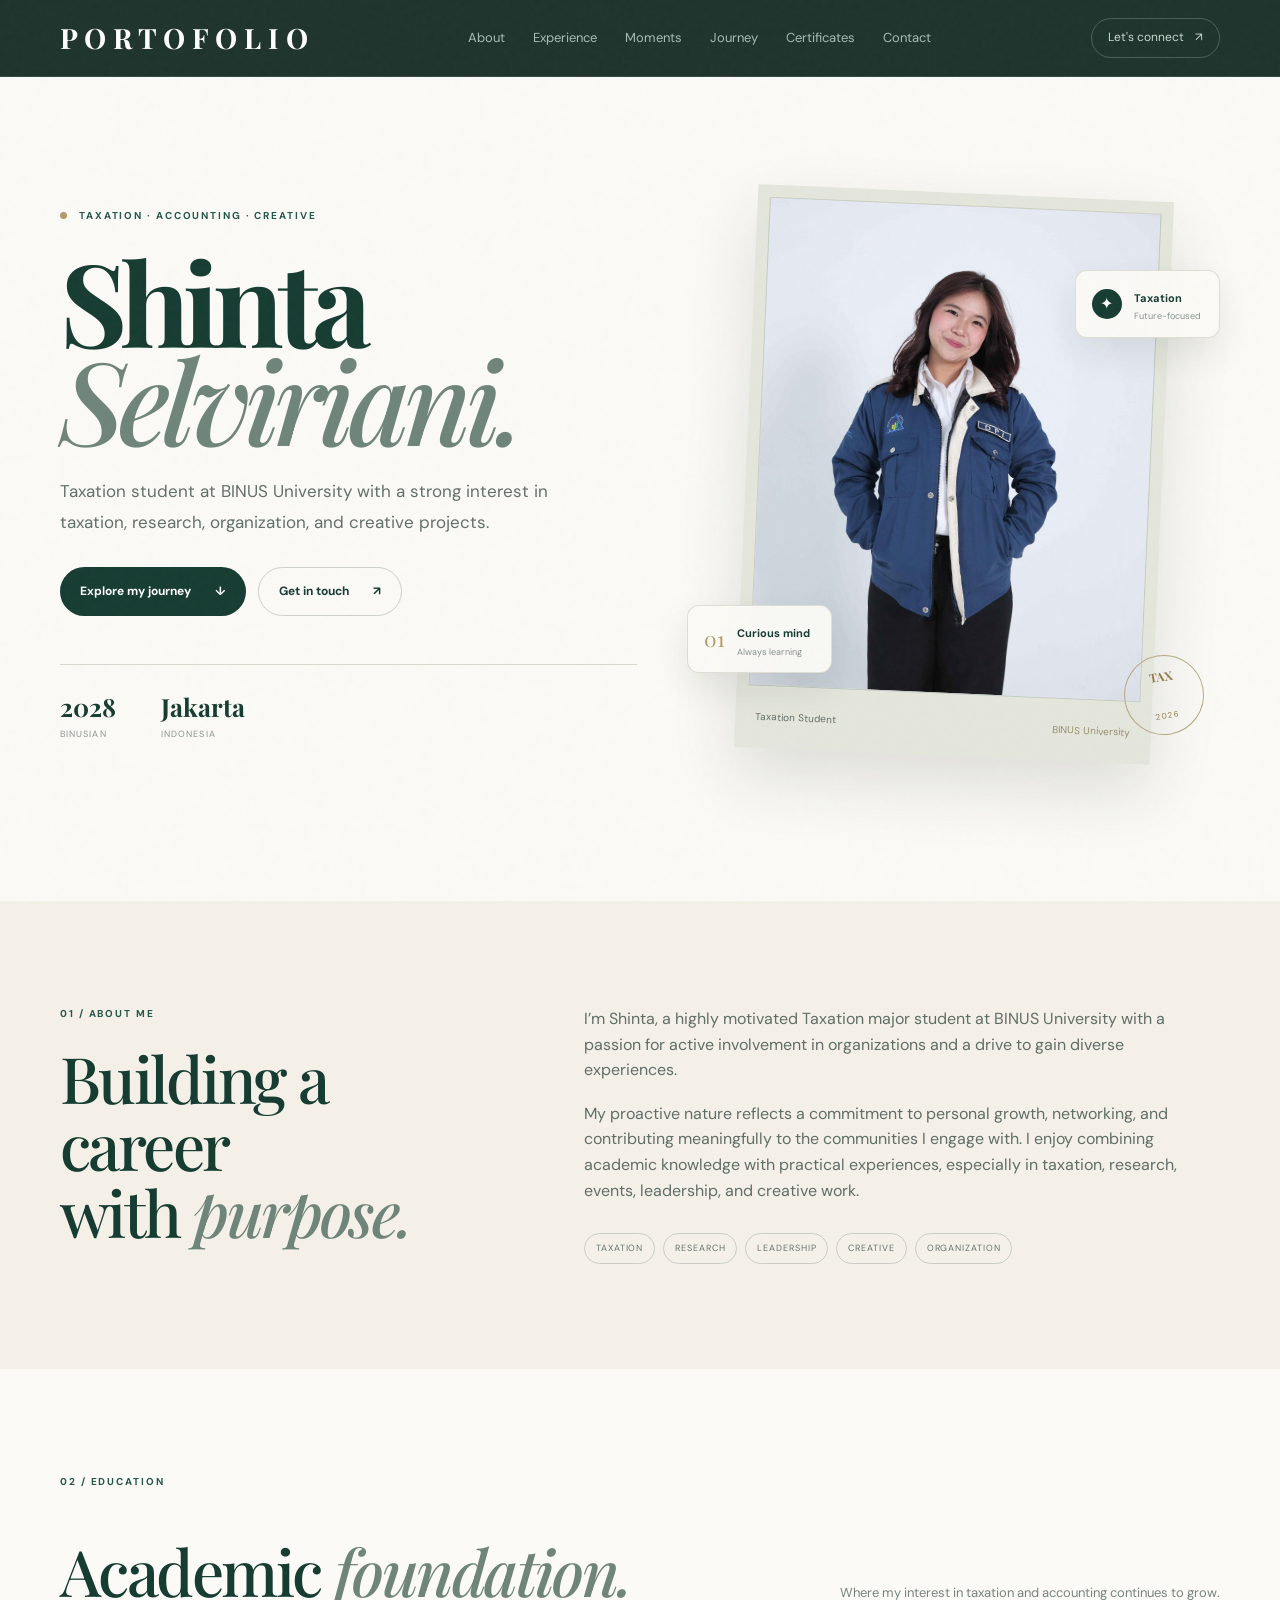
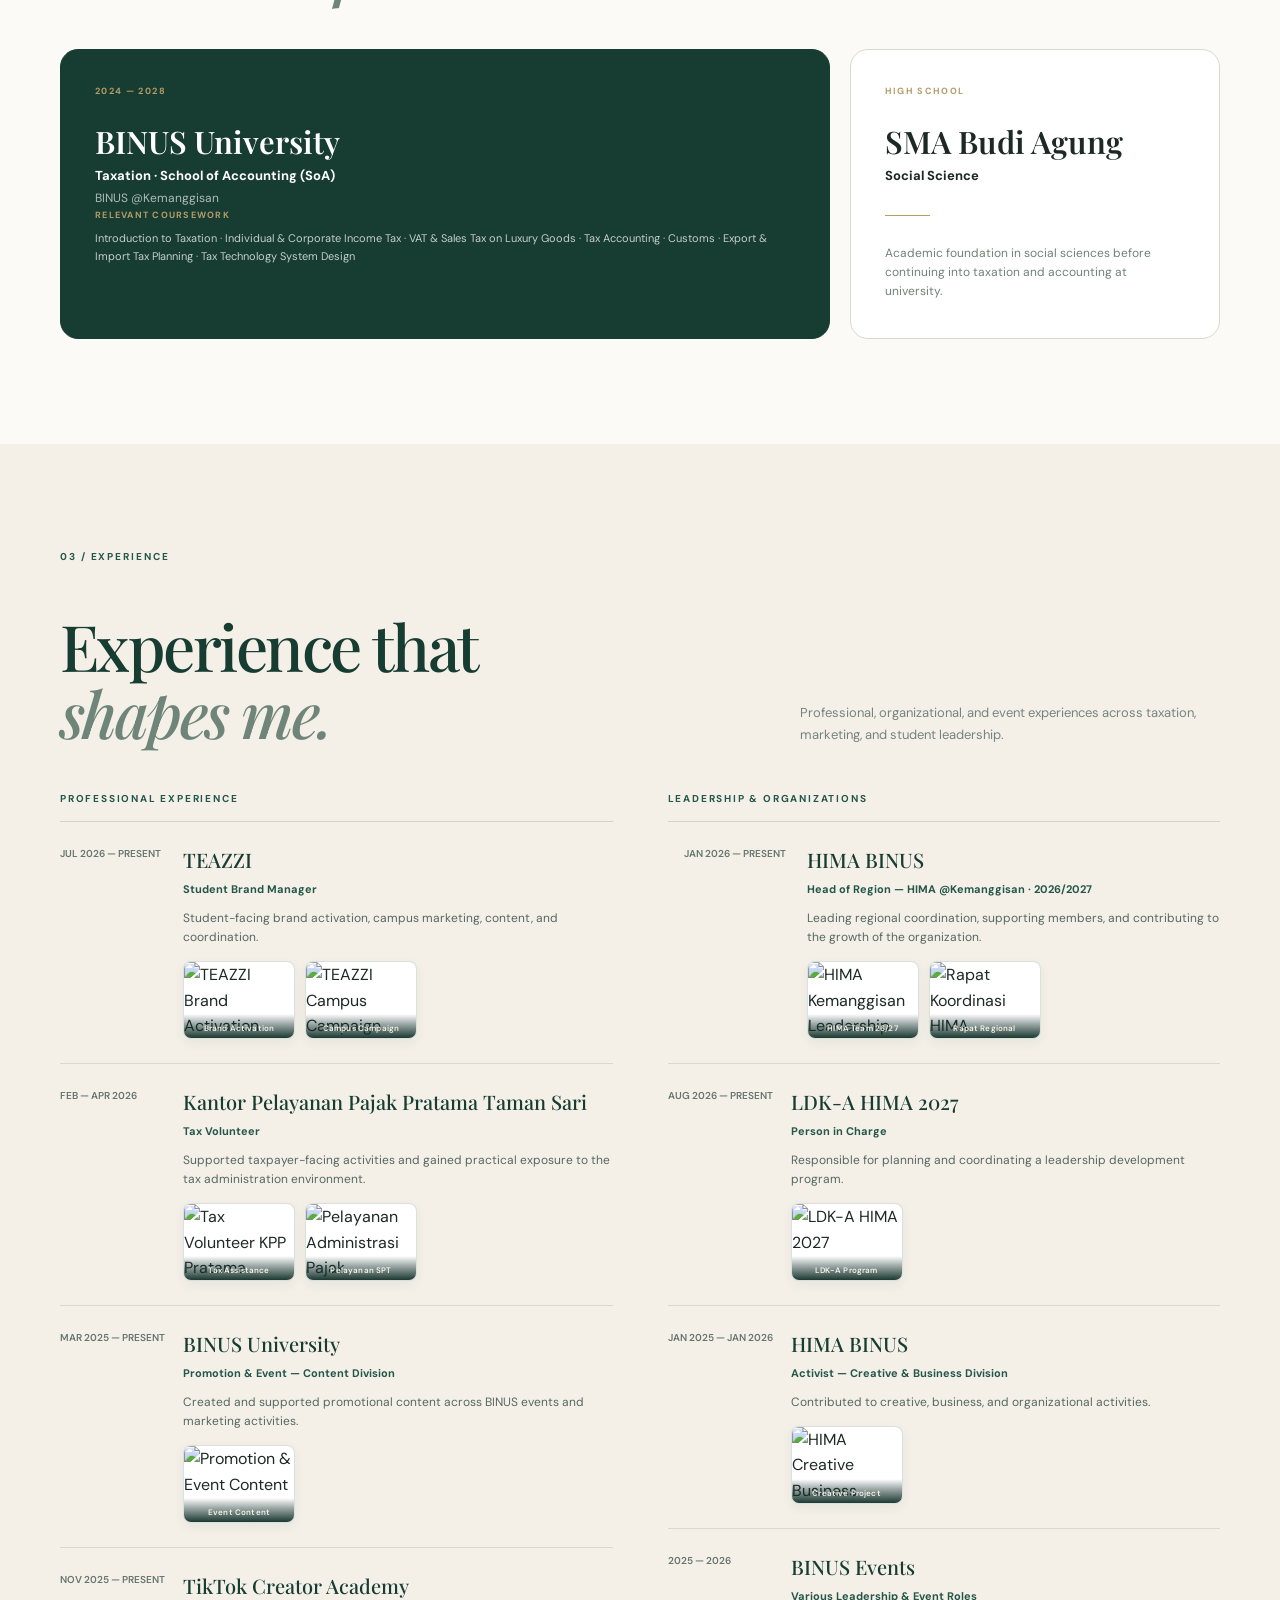
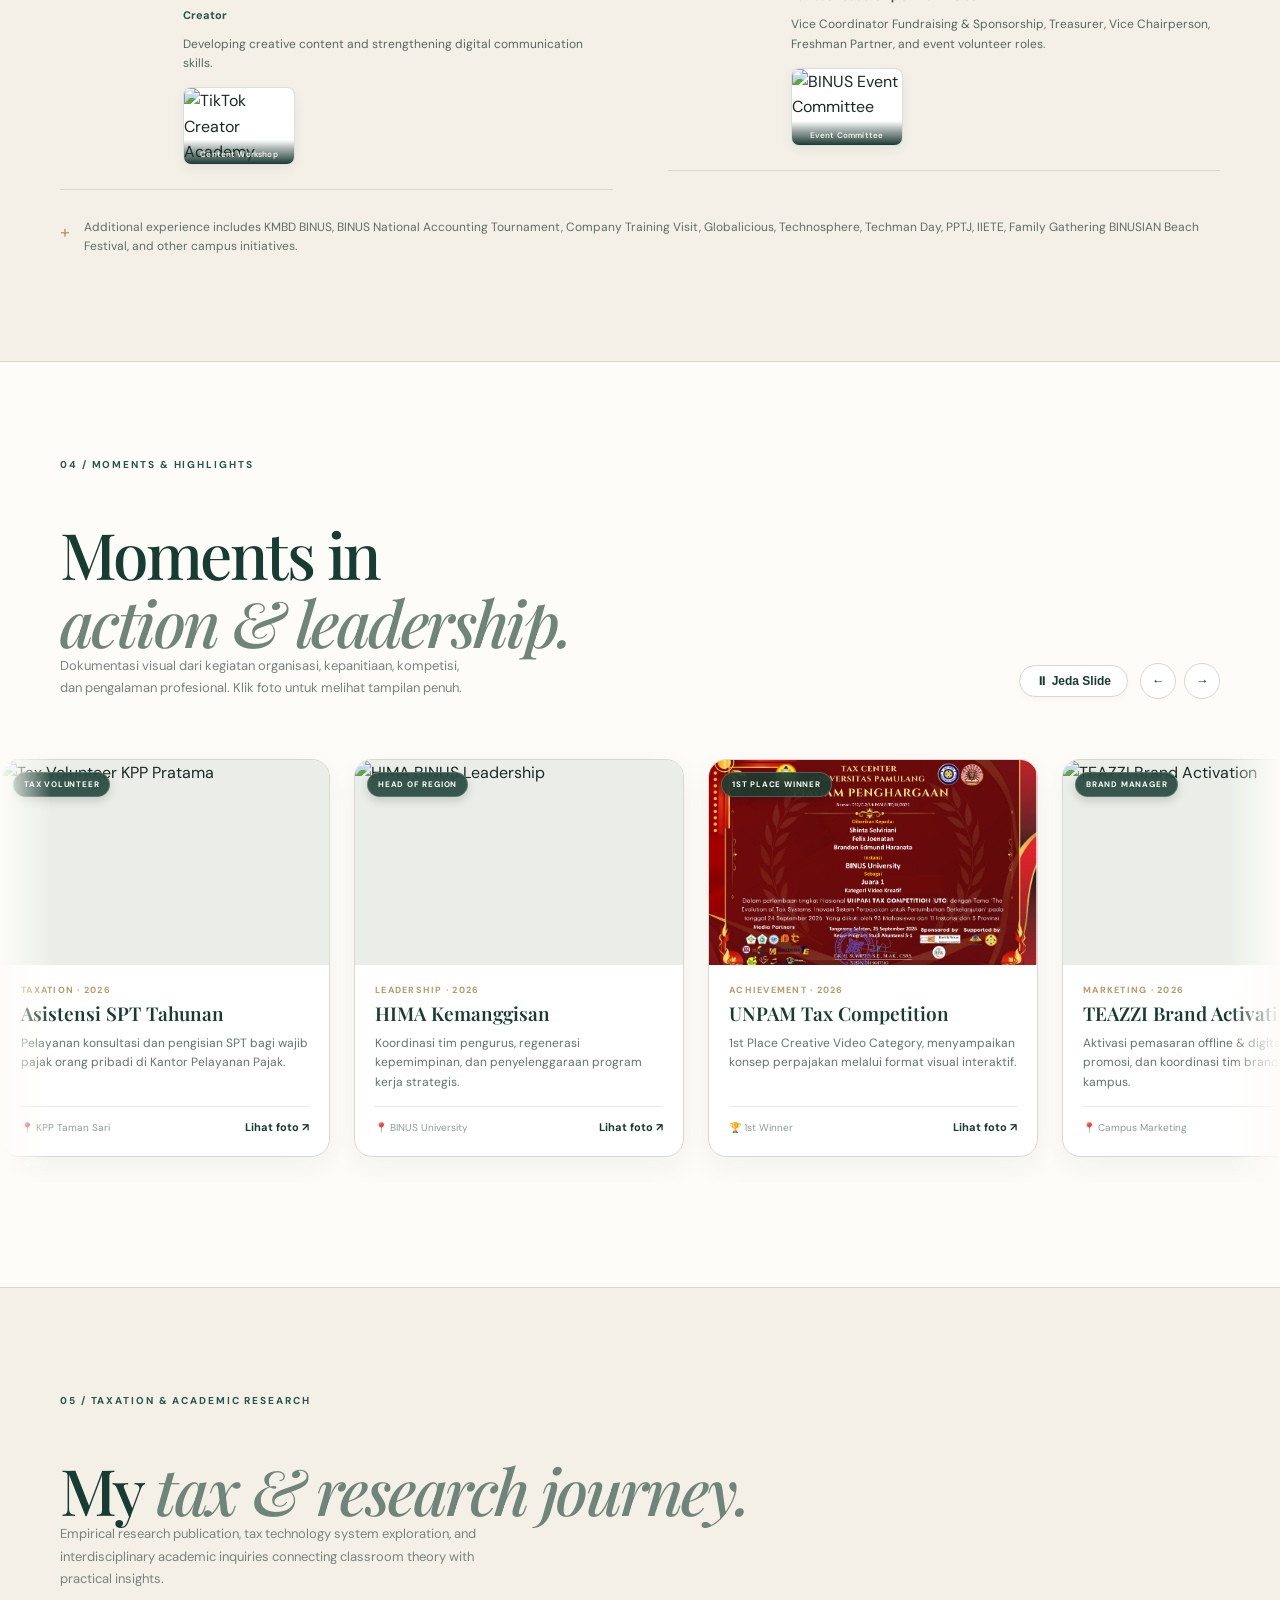
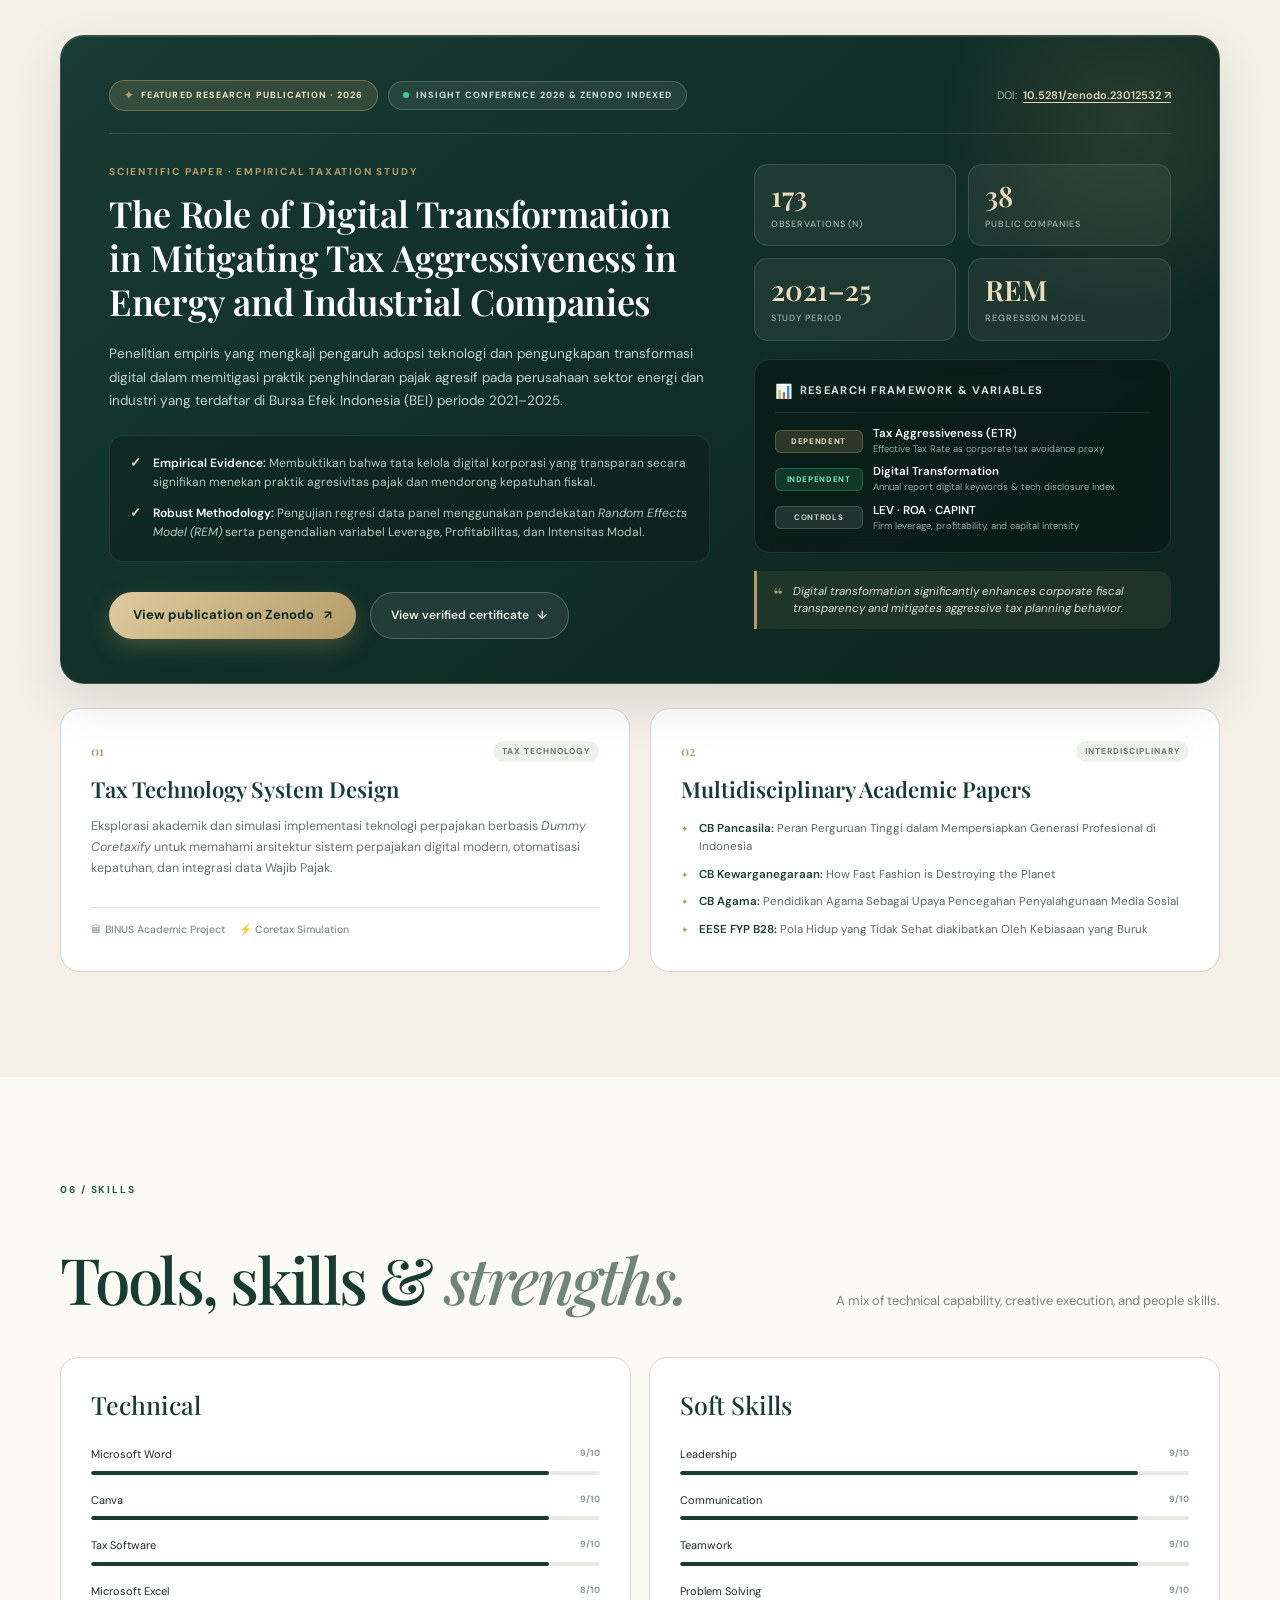
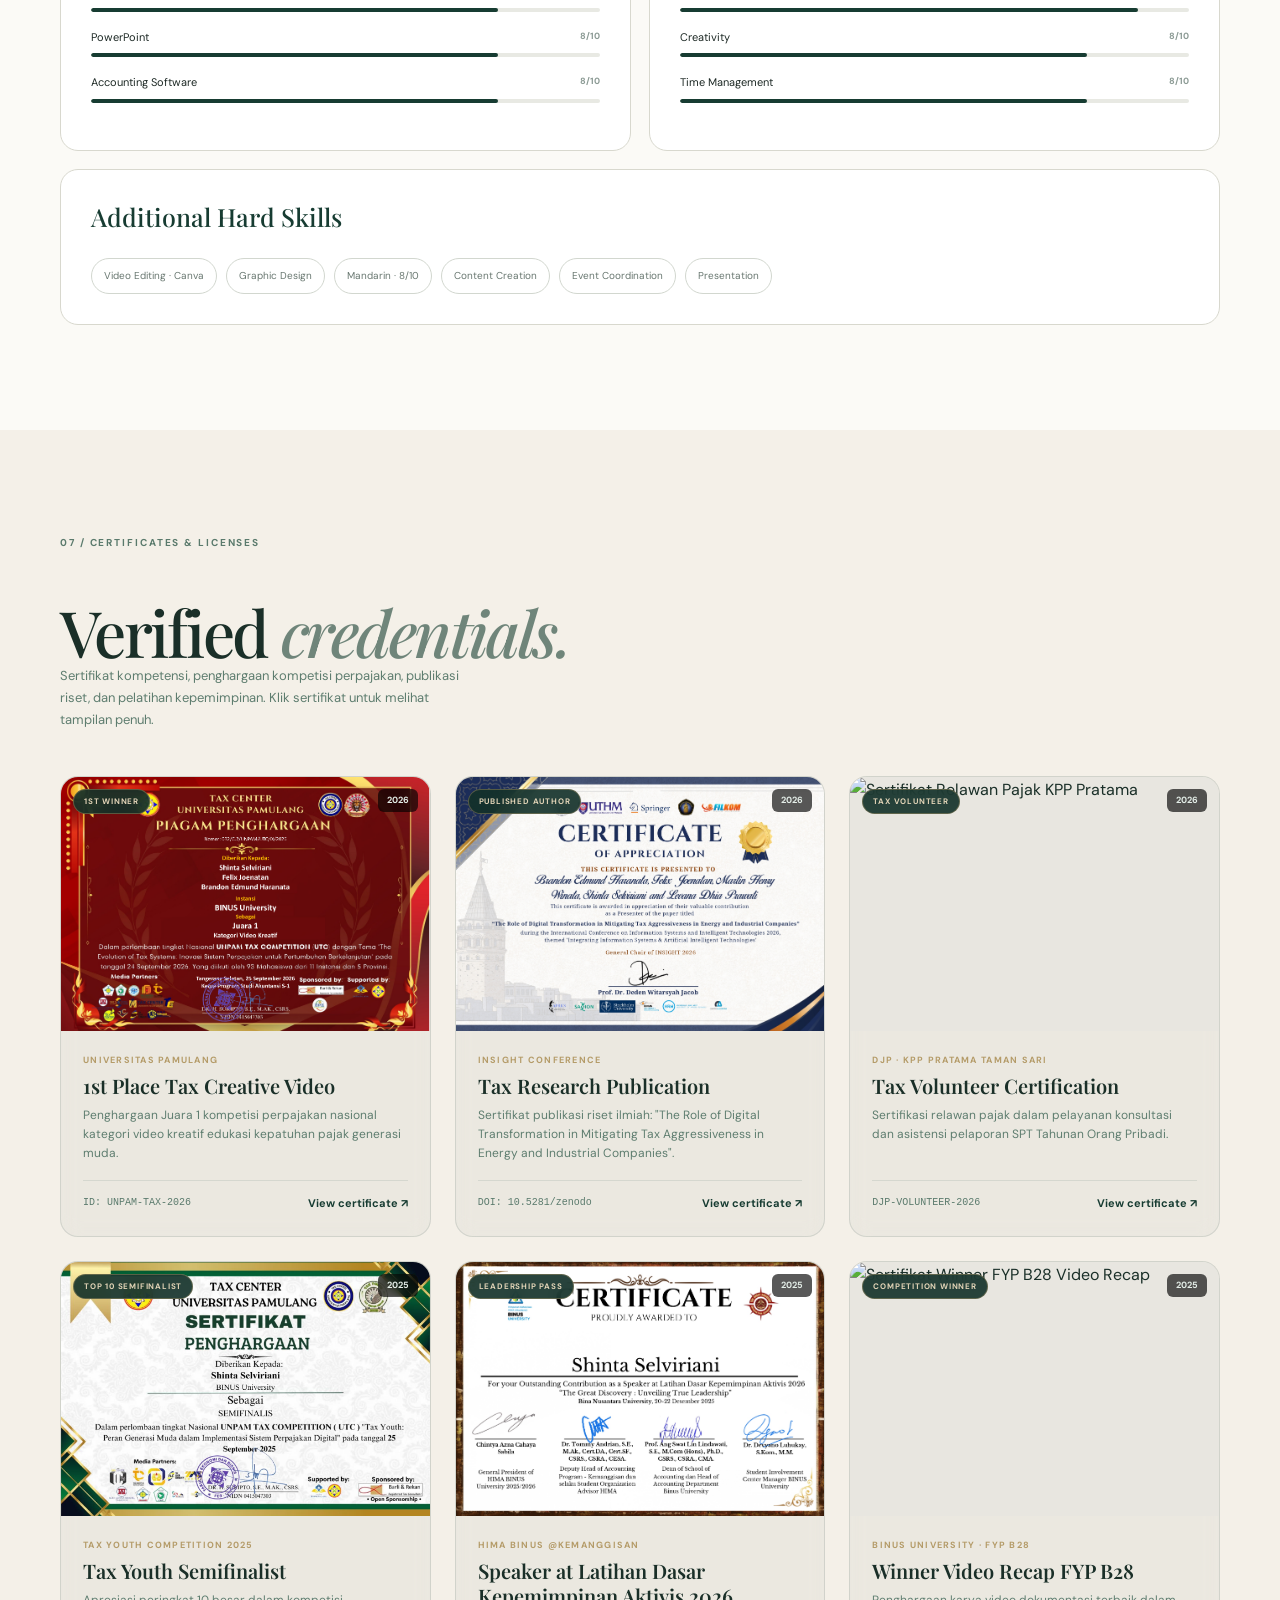
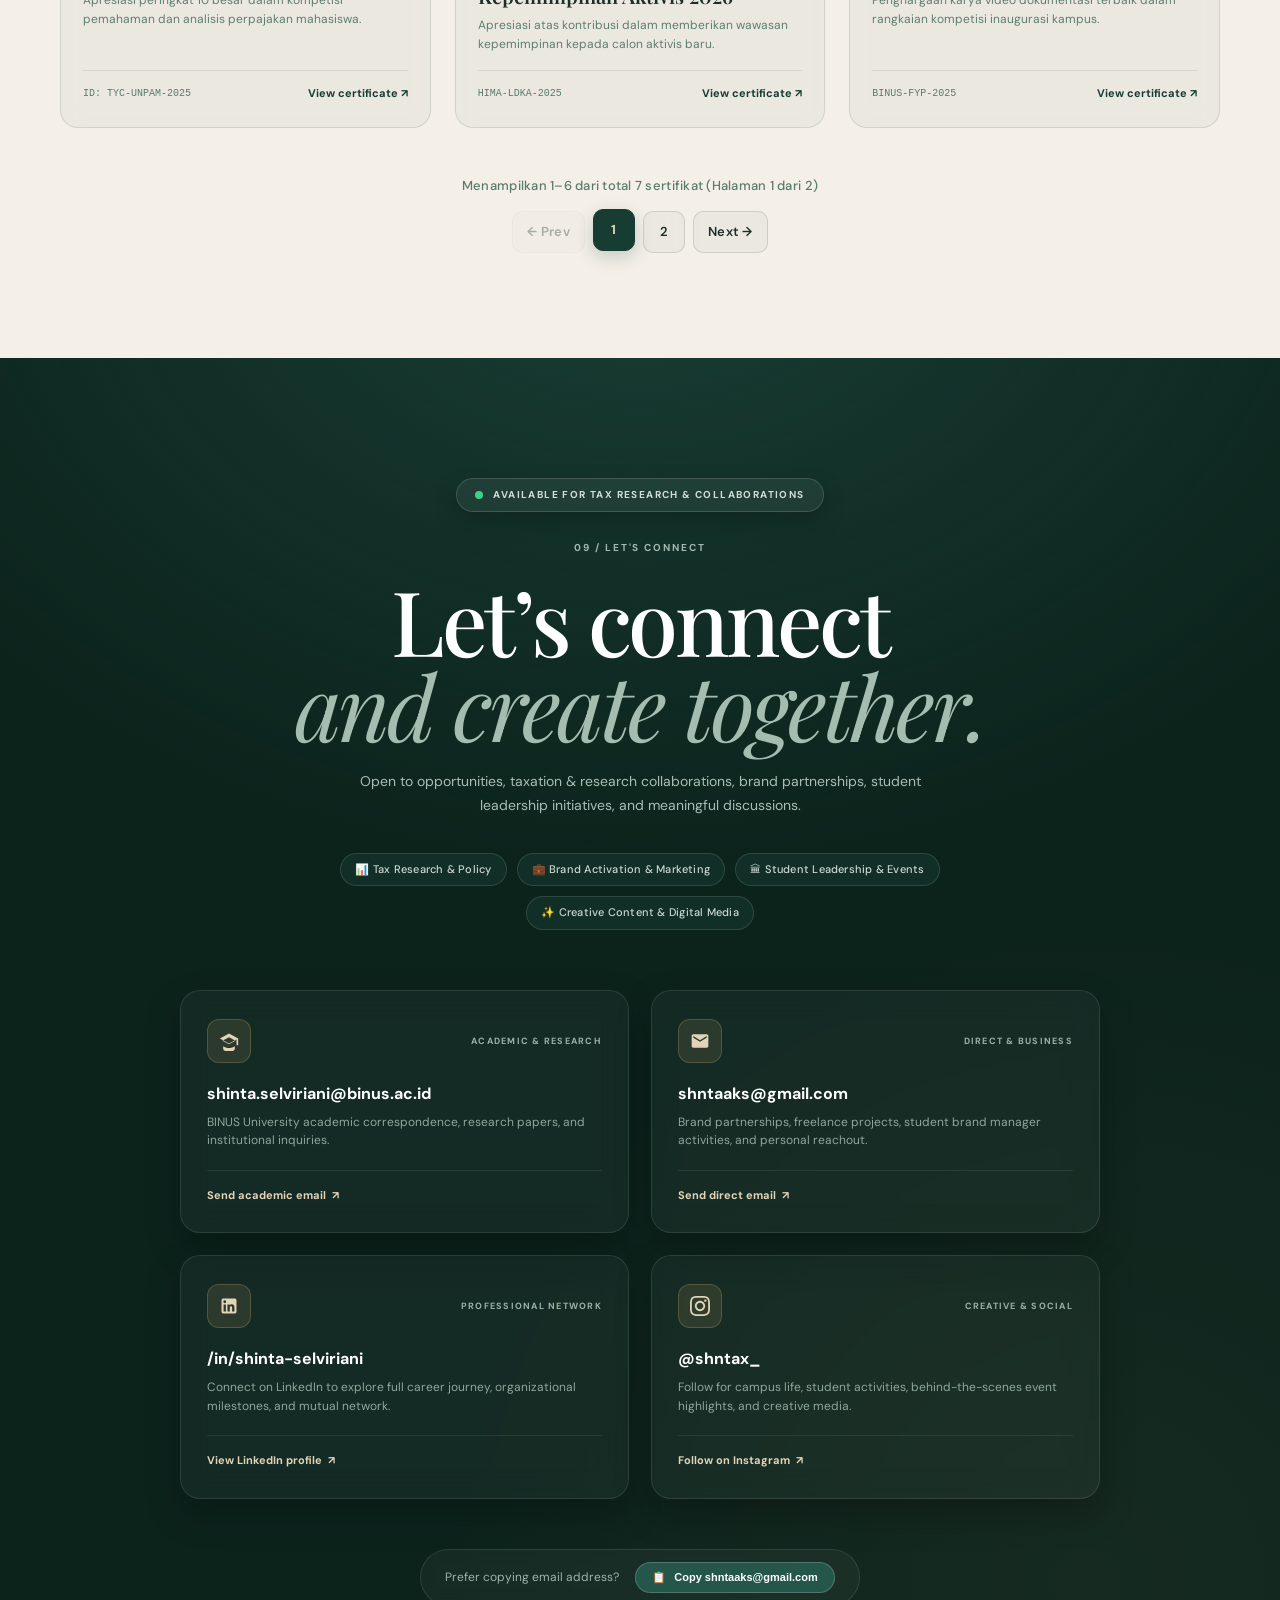
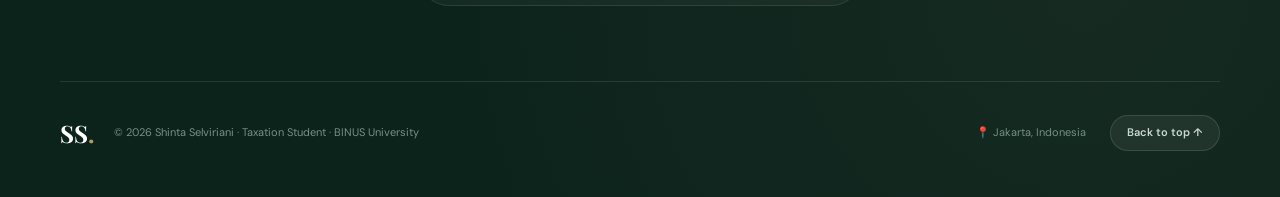
==== commit 94fe0024: "Input Layer" ====
--- a/index.html
+++ b/index.html
@@ -1256,6 +1256,204 @@
     </div>
   </div>
 
+  <!-- ================================================================= -->
+<!-- CONTENT INPUT STUDIO (HANYA MUNCUL DI ROUTE /input ATAU #/input) -->
+<!-- ================================================================= -->
+<div id="inputStudioOverlay" class="input-studio-overlay" aria-hidden="true">
+  <div class="input-studio-container">
+    <!-- Header -->
+    <header class="studio-header">
+      <div class="studio-title-area">
+        <span class="studio-badge">Admin Mode · /input</span>
+        <h2>Content Input Studio</h2>
+      </div>
+      <a href="./" id="studioCloseBtn" class="studio-close-btn" title="Kembali ke Portofolio">
+        <span>✕</span> Tutup / Kembali ke Web
+      </a>
+    </header>
+
+    <!-- Category Tabs -->
+    <nav class="studio-tabs" id="studioCategoryTabs">
+      <button type="button" class="studio-tab-btn active" data-category="certificates">
+        📜 Sertifikat & Lisensi
+      </button>
+      <button type="button" class="studio-tab-btn" data-category="experience">
+        💼 Pengalaman (Experience)
+      </button>
+      <button type="button" class="studio-tab-btn" data-category="achievements">
+        🏆 Prestasi (Achievements)
+      </button>
+      <button type="button" class="studio-tab-btn" data-category="gallery">
+        📸 Galeri Foto Momen
+      </button>
+    </nav>
+
+    <!-- Body: Form + Real-time Preview -->
+    <div class="studio-body">
+      <!-- Form Input -->
+      <div class="studio-form-col">
+        <form id="studioForm" onsubmit="return false;">
+          <!-- Fieldset: Certificates -->
+          <div id="fieldsCertificates" class="studio-form-grid">
+            <div class="studio-field">
+              <label for="certBadge">Badge / Kategori Juara</label>
+              <input type="text" id="certBadge" value="1st Winner" placeholder="Contoh: 1st Winner, Published Author, Tax Volunteer">
+            </div>
+
+            <div class="studio-field">
+              <label for="certYear">Tahun</label>
+              <input type="text" id="certYear" value="2026" placeholder="Contoh: 2026, 2025">
+            </div>
+
+            <div class="studio-field studio-full-width">
+              <label for="certTitle">Judul Sertifikat</label>
+              <input type="text" id="certTitle" value="Juara 1 UNPAM Tax Competition" placeholder="Contoh: 1st Place Tax Creative Video">
+            </div>
+
+            <div class="studio-field">
+              <label for="certIssuer">Penyelenggara / Institusi</label>
+              <input type="text" id="certIssuer" value="Universitas Pamulang" placeholder="Contoh: Universitas Pamulang, DJP, Insight Conference">
+            </div>
+
+            <div class="studio-field">
+              <label for="certId">Nomor / ID Sertifikat</label>
+              <input type="text" id="certId" value="ID: UNPAM-TAX-2026" placeholder="Contoh: ID: UNPAM-TAX-2026">
+            </div>
+
+            <div class="studio-field studio-full-width">
+              <label for="certImg">File Gambar / URL Sertifikat</label>
+              <input type="text" id="certImg" value="images/certificates/unpam-tax-competition.jpeg" placeholder="Contoh: images/certificates/nama-file.jpeg atau URL https://...">
+              <small>Gunakan path lokal di folder images/certificates/ atau link gambar.</small>
+            </div>
+
+            <div class="studio-field studio-full-width">
+              <label for="certDesc">Deskripsi Sertifikat</label>
+              <textarea id="certDesc" placeholder="Deskripsi singkat kompetensi atau pencapaian sertifikat...">Penghargaan Juara 1 kompetisi perpajakan nasional kategori video kreatif edukasi kepatuhan pajak generasi muda.</textarea>
+            </div>
+          </div>
+
+          <!-- Fieldset: Experience -->
+          <div id="fieldsExperience" class="studio-form-grid" style="display: none;">
+            <div class="studio-field">
+              <label for="expPeriod">Periode Waktu</label>
+              <input type="text" id="expPeriod" placeholder="Contoh: Jul 2026 — Present">
+            </div>
+            <div class="studio-field">
+              <label for="expGroup">Kelompok Timeline</label>
+              <select id="expGroup">
+                <option value="Professional Experience">Professional Experience</option>
+                <option value="Organizational & Leadership">Organizational & Leadership</option>
+                <option value="Events & Campus Committee">Events & Campus Committee</option>
+              </select>
+            </div>
+            <div class="studio-field studio-full-width">
+              <label for="expCompany">Nama Perusahaan / Organisasi</label>
+              <input type="text" id="expCompany" placeholder="Contoh: TEAZZI, HIMA BINUS, KPP Pratama">
+            </div>
+            <div class="studio-field studio-full-width">
+              <label for="expRole">Posisi / Jabatan</label>
+              <input type="text" id="expRole" placeholder="Contoh: Student Brand Manager, Tax Volunteer">
+            </div>
+            <div class="studio-field studio-full-width">
+              <label for="expDesc">Deskripsi Tanggung Jawab & Kontribusi</label>
+              <textarea id="expDesc" placeholder="Tanggung jawab, pencapaian, dan aktivitas selama bertugas..."></textarea>
+            </div>
+          </div>
+
+          <!-- Fieldset: Achievements -->
+          <div id="fieldsAchievements" class="studio-form-grid" style="display: none;">
+            <div class="studio-field">
+              <label for="achieveRank">Badge Peringkat</label>
+              <input type="text" id="achieveRank" placeholder="Contoh: 🏆 1st Winner National">
+            </div>
+            <div class="studio-field">
+              <label for="achieveYear">Tahun</label>
+              <input type="text" id="achieveYear" placeholder="Contoh: 2026">
+            </div>
+            <div class="studio-field studio-full-width">
+              <label for="achieveTitle">Nama Prestasi / Penghargaan</label>
+              <input type="text" id="achieveTitle" placeholder="Contoh: 1st Place — UNPAM Tax Competition">
+            </div>
+            <div class="studio-field studio-full-width">
+              <label for="achieveOrganizer">Penyelenggara</label>
+              <input type="text" id="achieveOrganizer" placeholder="Contoh: Universitas Pamulang">
+            </div>
+            <div class="studio-field studio-full-width">
+              <label for="achieveImg">URL / Path Foto Dokumentasi</label>
+              <input type="text" id="achieveImg" placeholder="Contoh: images/certificates/unpam-tax-competition.jpeg">
+            </div>
+            <div class="studio-field studio-full-width">
+              <label for="achieveDesc">Rincian Prestasi</label>
+              <textarea id="achieveDesc" placeholder="Rincian kompetisi, topik materi, dan capaian..."></textarea>
+            </div>
+          </div>
+
+          <!-- Fieldset: Gallery -->
+          <div id="fieldsGallery" class="studio-form-grid" style="display: none;">
+            <div class="studio-field">
+              <label for="galTag">Tag Kategori</label>
+              <input type="text" id="galTag" placeholder="Contoh: TAX COMPETITION, BRAND ACTIVATION">
+            </div>
+            <div class="studio-field">
+              <label for="galBadge">Badge Status</label>
+              <input type="text" id="galBadge" placeholder="Contoh: 1st Place Winner">
+            </div>
+            <div class="studio-field studio-full-width">
+              <label for="galTitle">Judul Momen / Kegiatan</label>
+              <input type="text" id="galTitle" placeholder="Contoh: UNPAM Tax Competition">
+            </div>
+            <div class="studio-field studio-full-width">
+              <label for="galImg">URL / Path Foto Momen</label>
+              <input type="text" id="galImg" placeholder="Contoh: images/certificates/unpam-tax-competition.jpeg">
+            </div>
+            <div class="studio-field studio-full-width">
+              <label for="galDesc">Deskripsi Foto</label>
+              <textarea id="galDesc" placeholder="Deskripsi dokumentasi kegiatan..."></textarea>
+            </div>
+          </div>
+
+          <!-- Form Buttons -->
+          <div class="studio-form-actions">
+            <button type="button" id="studioCopyHtmlBtn" class="studio-btn-primary">
+              📋 Salin Kode HTML
+            </button>
+            <button type="button" id="studioSaveLocalBtn" class="studio-btn-secondary" title="Simpan sementara di browser dan lihat live preview di web">
+              💾 Simpan & Tampilkan Live
+            </button>
+            <button type="button" id="studioResetBtn" class="studio-btn-secondary">
+              ↺ Reset Form
+            </button>
+          </div>
+        </form>
+      </div>
+
+      <!-- Preview Column -->
+      <div class="studio-preview-col">
+        <div class="studio-preview-header">
+          <span>Pratinjau Kartu (Live Preview)</span>
+        </div>
+
+        <!-- Container Kartu Realistis -->
+        <div class="studio-card-preview-wrap" id="studioCardPreviewWrap">
+          <!-- Rendered in JS based on category -->
+        </div>
+
+        <!-- Generated HTML Output -->
+        <div class="studio-preview-header">
+          <span>Kode HTML Siap Pakai</span>
+        </div>
+        <div class="studio-code-box">
+          <button type="button" class="studio-copy-code-btn" id="studioQuickCopyBtn">Salin Kode</button>
+          <pre><code id="studioCodeOutput"><!-- Kode HTML akan otomatis digenerate disini --></code></pre>
+        </div>
+      </div>
+    </div>
+  </div>
+</div>
+
+<!-- Notification Toast -->
+<div id="studioToast" class="studio-toast">✓ Kode HTML berhasil disalin ke clipboard!</div>
+
 
   <script src="script.js"></script>
 </body>
--- a/style.css
+++ b/style.css
@@ -2742,3 +2742,348 @@
   transform: none
 }
 
+
+/* ==================================================== */
+/* FILE: src/css/15-input-studio.css */
+/* ==================================================== */
+/* ==================================================== */
+/* 15 / CONTENT INPUT STUDIO (HANYA AKTIF DI ROUTE /input) */
+/* ==================================================== */
+.input-studio-overlay {
+  display: none;
+  position: fixed;
+  inset: 0;
+  z-index: 99999;
+  background: rgba(8, 22, 18, 0.88);
+  backdrop-filter: blur(16px);
+  overflow-y: auto;
+  padding: 40px 20px;
+}
+
+.input-studio-overlay.is-active {
+  display: block;
+}
+
+.input-studio-container {
+  max-width: 1040px;
+  margin: 0 auto;
+  background: #0f2720;
+  border: 1px solid rgba(180, 155, 104, 0.35);
+  border-radius: 24px;
+  box-shadow: 0 30px 80px rgba(0, 0, 0, 0.6), inset 0 1px 0 rgba(255, 255, 255, 0.1);
+  color: #f4f0e8;
+  overflow: hidden;
+}
+
+/* Studio Header */
+.studio-header {
+  display: flex;
+  align-items: center;
+  justify-content: space-between;
+  padding: 28px 36px;
+  background: rgba(16, 46, 39, 0.95);
+  border-bottom: 1px solid rgba(180, 155, 104, 0.2);
+}
+
+.studio-title-area {
+  display: flex;
+  align-items: center;
+  gap: 14px;
+}
+
+.studio-badge {
+  background: rgba(180, 155, 104, 0.2);
+  color: var(--gold-light);
+  border: 1px solid rgba(180, 155, 104, 0.4);
+  font-size: 10px;
+  font-weight: 700;
+  letter-spacing: .12em;
+  text-transform: uppercase;
+  padding: 5px 12px;
+  border-radius: 999px;
+}
+
+.studio-title-area h2 {
+  font: 600 24px "Playfair Display", serif;
+  color: #f4f0e8;
+  margin: 0;
+}
+
+.studio-close-btn {
+  display: inline-flex;
+  align-items: center;
+  gap: 8px;
+  padding: 10px 18px;
+  background: rgba(255, 255, 255, 0.08);
+  border: 1px solid rgba(255, 255, 255, 0.15);
+  border-radius: 12px;
+  color: #d1ded8;
+  font-size: 13px;
+  font-weight: 600;
+  cursor: pointer;
+  text-decoration: none;
+  transition: all .25s ease;
+}
+
+.studio-close-btn:hover {
+  background: rgba(180, 155, 104, 0.25);
+  border-color: var(--gold);
+  color: #fff;
+  transform: translateY(-2px);
+}
+
+/* Category Tabs */
+.studio-tabs {
+  display: flex;
+  gap: 8px;
+  padding: 16px 36px;
+  background: rgba(11, 32, 27, 0.85);
+  border-bottom: 1px solid rgba(255, 255, 255, 0.08);
+  overflow-x: auto;
+}
+
+.studio-tab-btn {
+  display: inline-flex;
+  align-items: center;
+  gap: 8px;
+  padding: 10px 18px;
+  background: transparent;
+  border: 1px solid transparent;
+  border-radius: 10px;
+  color: #9cb5ab;
+  font-size: 13px;
+  font-weight: 600;
+  cursor: pointer;
+  white-space: nowrap;
+  transition: all .25s ease;
+}
+
+.studio-tab-btn:hover {
+  background: rgba(255, 255, 255, 0.05);
+  color: #fff;
+}
+
+.studio-tab-btn.active {
+  background: var(--green);
+  border-color: rgba(180, 155, 104, 0.4);
+  color: var(--gold-light);
+  box-shadow: 0 4px 14px rgba(0, 0, 0, 0.25);
+}
+
+/* Content Layout (Form + Live Preview) */
+.studio-body {
+  display: grid;
+  grid-template-columns: 1.15fr 0.85fr;
+  gap: 32px;
+  padding: 36px;
+}
+
+@media (max-width: 900px) {
+  .studio-body {
+    grid-template-columns: 1fr;
+  }
+}
+
+/* Form Styles */
+.studio-form-grid {
+  display: grid;
+  grid-template-columns: 1fr 1fr;
+  gap: 18px;
+}
+
+.studio-full-width {
+  grid-column: 1 / -1;
+}
+
+.studio-field {
+  display: flex;
+  flex-direction: column;
+  gap: 8px;
+}
+
+.studio-field label {
+  font-size: 11px;
+  font-weight: 600;
+  letter-spacing: .08em;
+  text-transform: uppercase;
+  color: #a3beb4;
+}
+
+.studio-field input,
+.studio-field select,
+.studio-field textarea {
+  width: 100%;
+  padding: 12px 16px;
+  background: rgba(8, 22, 18, 0.7);
+  border: 1px solid rgba(180, 155, 104, 0.25);
+  border-radius: 12px;
+  color: #f4f0e8;
+  font-family: inherit;
+  font-size: 14px;
+  outline: none;
+  transition: border-color .25s ease, box-shadow .25s ease;
+}
+
+.studio-field input:focus,
+.studio-field select:focus,
+.studio-field textarea:focus {
+  border-color: var(--gold);
+  box-shadow: 0 0 0 3px rgba(180, 155, 104, 0.18);
+}
+
+.studio-field select option {
+  background: #102e27;
+  color: #fff;
+}
+
+.studio-field textarea {
+  resize: vertical;
+  min-height: 85px;
+}
+
+.studio-field small {
+  font-size: 11px;
+  color: #79978c;
+}
+
+/* Form Action Buttons */
+.studio-form-actions {
+  display: flex;
+  gap: 12px;
+  margin-top: 24px;
+  flex-wrap: wrap;
+}
+
+.studio-btn-primary {
+  flex: 1;
+  min-width: 160px;
+  padding: 14px 22px;
+  background: linear-gradient(135deg, var(--gold) 0%, #8c7441 100%);
+  border: none;
+  border-radius: 12px;
+  color: #0b201a;
+  font-size: 14px;
+  font-weight: 700;
+  letter-spacing: .04em;
+  cursor: pointer;
+  transition: transform .25s ease, box-shadow .25s ease;
+}
+
+.studio-btn-primary:hover {
+  transform: translateY(-2px);
+  box-shadow: 0 8px 24px rgba(180, 155, 104, 0.35);
+}
+
+.studio-btn-secondary {
+  padding: 14px 20px;
+  background: rgba(255, 255, 255, 0.08);
+  border: 1px solid rgba(255, 255, 255, 0.15);
+  border-radius: 12px;
+  color: #f4f0e8;
+  font-size: 13px;
+  font-weight: 600;
+  cursor: pointer;
+  transition: all .25s ease;
+}
+
+.studio-btn-secondary:hover {
+  background: rgba(255, 255, 255, 0.14);
+  border-color: var(--gold);
+}
+
+/* Preview Column */
+.studio-preview-col {
+  display: flex;
+  flex-direction: column;
+  gap: 20px;
+}
+
+.studio-preview-header {
+  display: flex;
+  align-items: center;
+  justify-content: space-between;
+}
+
+.studio-preview-header span {
+  font-size: 11px;
+  font-weight: 700;
+  letter-spacing: .1em;
+  text-transform: uppercase;
+  color: var(--gold-light);
+}
+
+.studio-card-preview-wrap {
+  padding: 20px;
+  background: #f4f0e8;
+  border-radius: 20px;
+  border: 1px solid rgba(180, 155, 104, 0.4);
+}
+
+/* Code Output Box */
+.studio-code-box {
+  background: #081813;
+  border: 1px solid rgba(255, 255, 255, 0.1);
+  border-radius: 14px;
+  padding: 16px;
+  position: relative;
+}
+
+.studio-code-box pre {
+  margin: 0;
+  color: #b5ded1;
+  font-family: Consolas, Monaco, monospace;
+  font-size: 12px;
+  line-height: 1.5;
+  white-space: pre-wrap;
+  word-break: break-all;
+  max-height: 220px;
+  overflow-y: auto;
+}
+
+.studio-copy-code-btn {
+  position: absolute;
+  top: 12px;
+  right: 12px;
+  padding: 6px 12px;
+  background: rgba(180, 155, 104, 0.2);
+  border: 1px solid rgba(180, 155, 104, 0.4);
+  border-radius: 8px;
+  color: var(--gold-light);
+  font-size: 11px;
+  font-weight: 600;
+  cursor: pointer;
+  transition: all .2s ease;
+}
+
+.studio-copy-code-btn:hover {
+  background: var(--gold);
+  color: #102e27;
+}
+
+/* Toast Notification */
+.studio-toast {
+  position: fixed;
+  bottom: 30px;
+  right: 30px;
+  z-index: 100000;
+  background: #173c32;
+  border: 1px solid var(--gold);
+  color: #fff;
+  padding: 14px 22px;
+  border-radius: 12px;
+  box-shadow: 0 12px 32px rgba(0, 0, 0, 0.45);
+  font-size: 13px;
+  font-weight: 600;
+  display: none;
+  animation: studioSlideIn 0.3s ease forwards;
+}
+
+.studio-toast.show {
+  display: block;
+}
+
+@keyframes studioSlideIn {
+  from { opacity: 0; transform: translateY(16px); }
+  to { opacity: 1; transform: translateY(0); }
+}
+
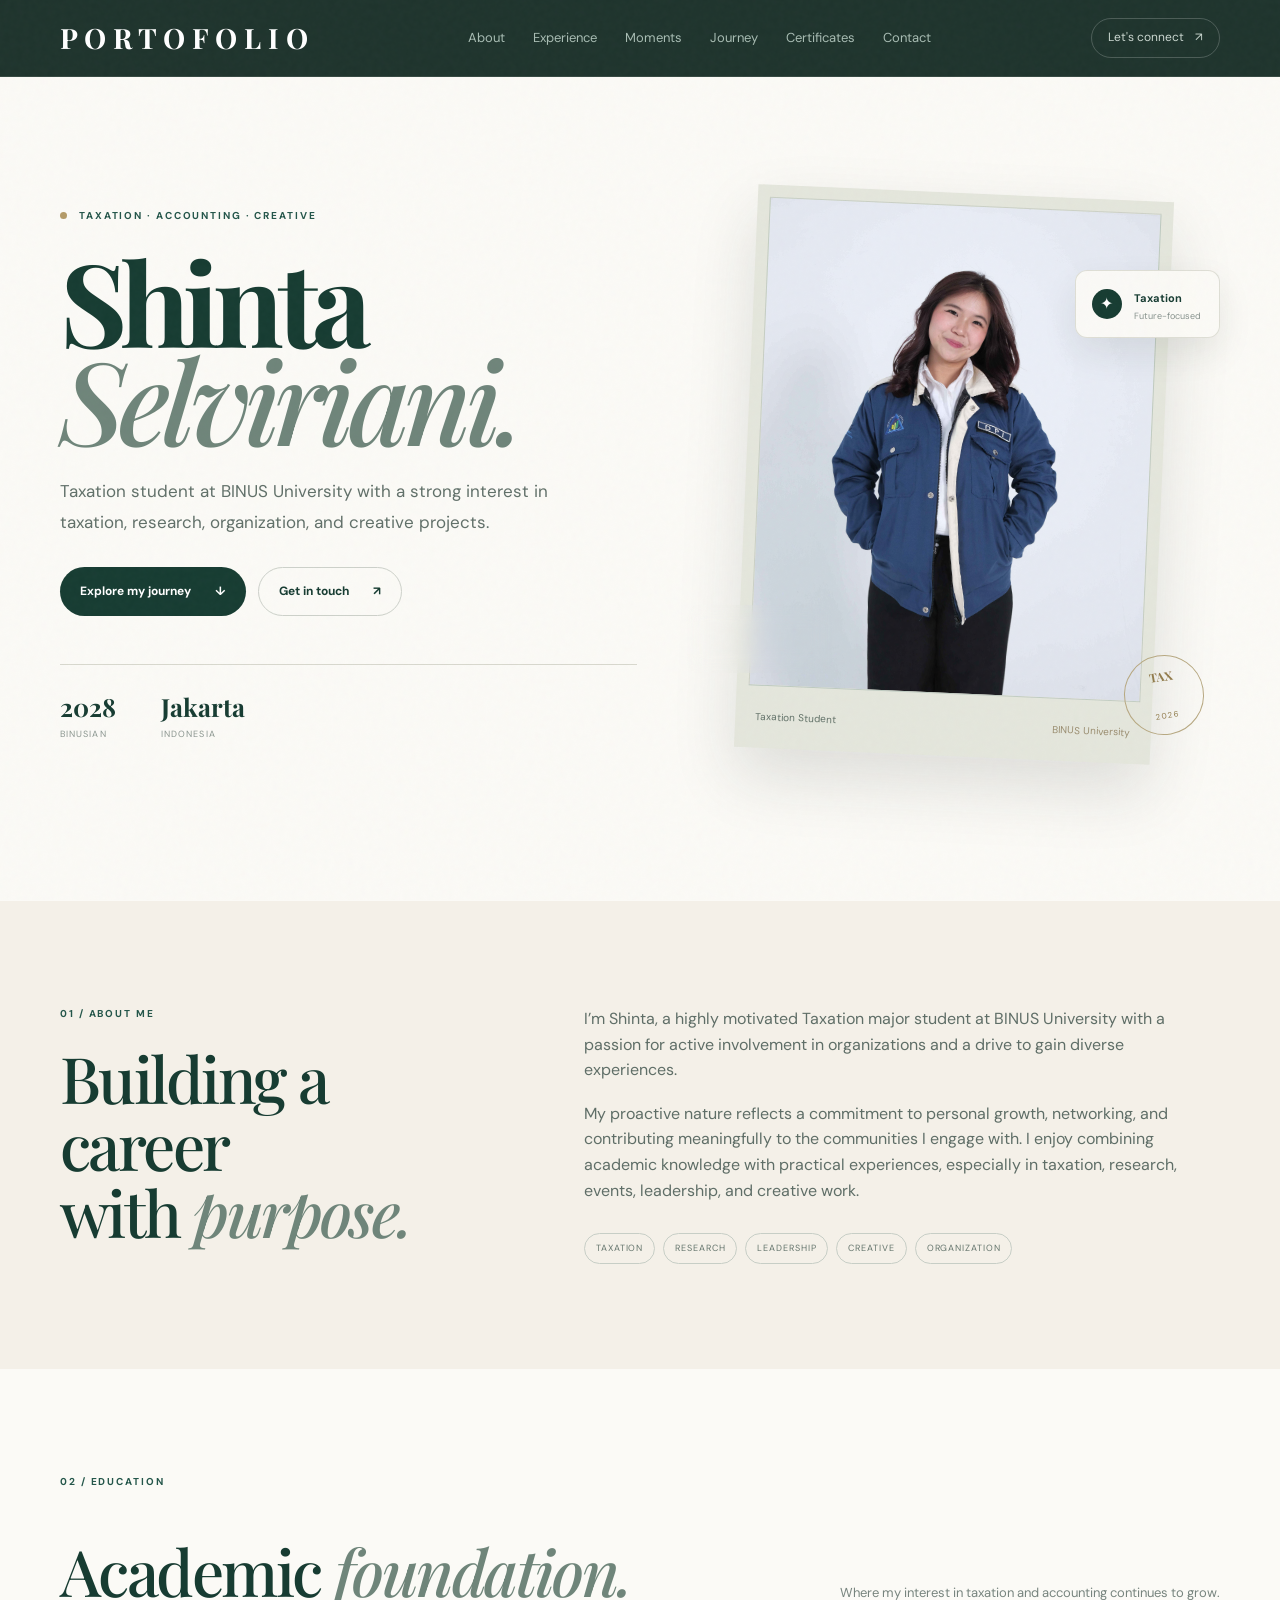
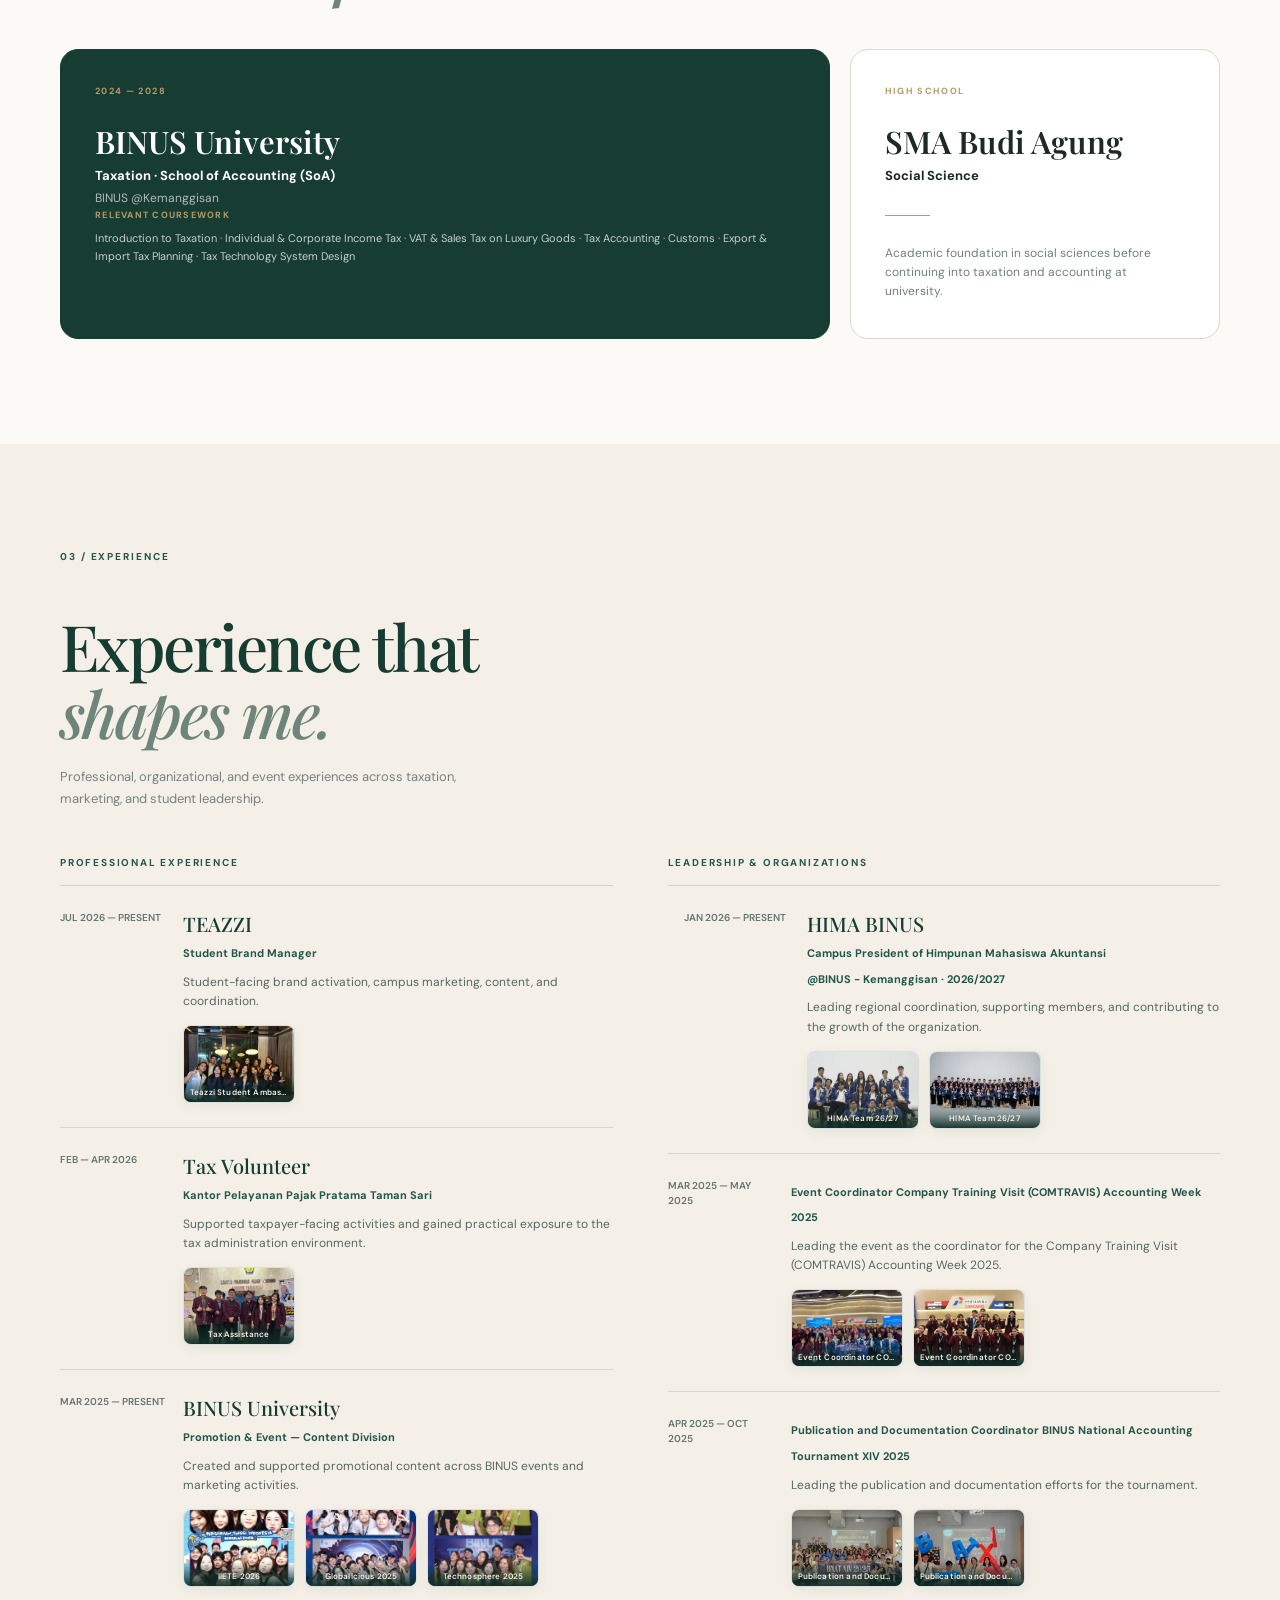
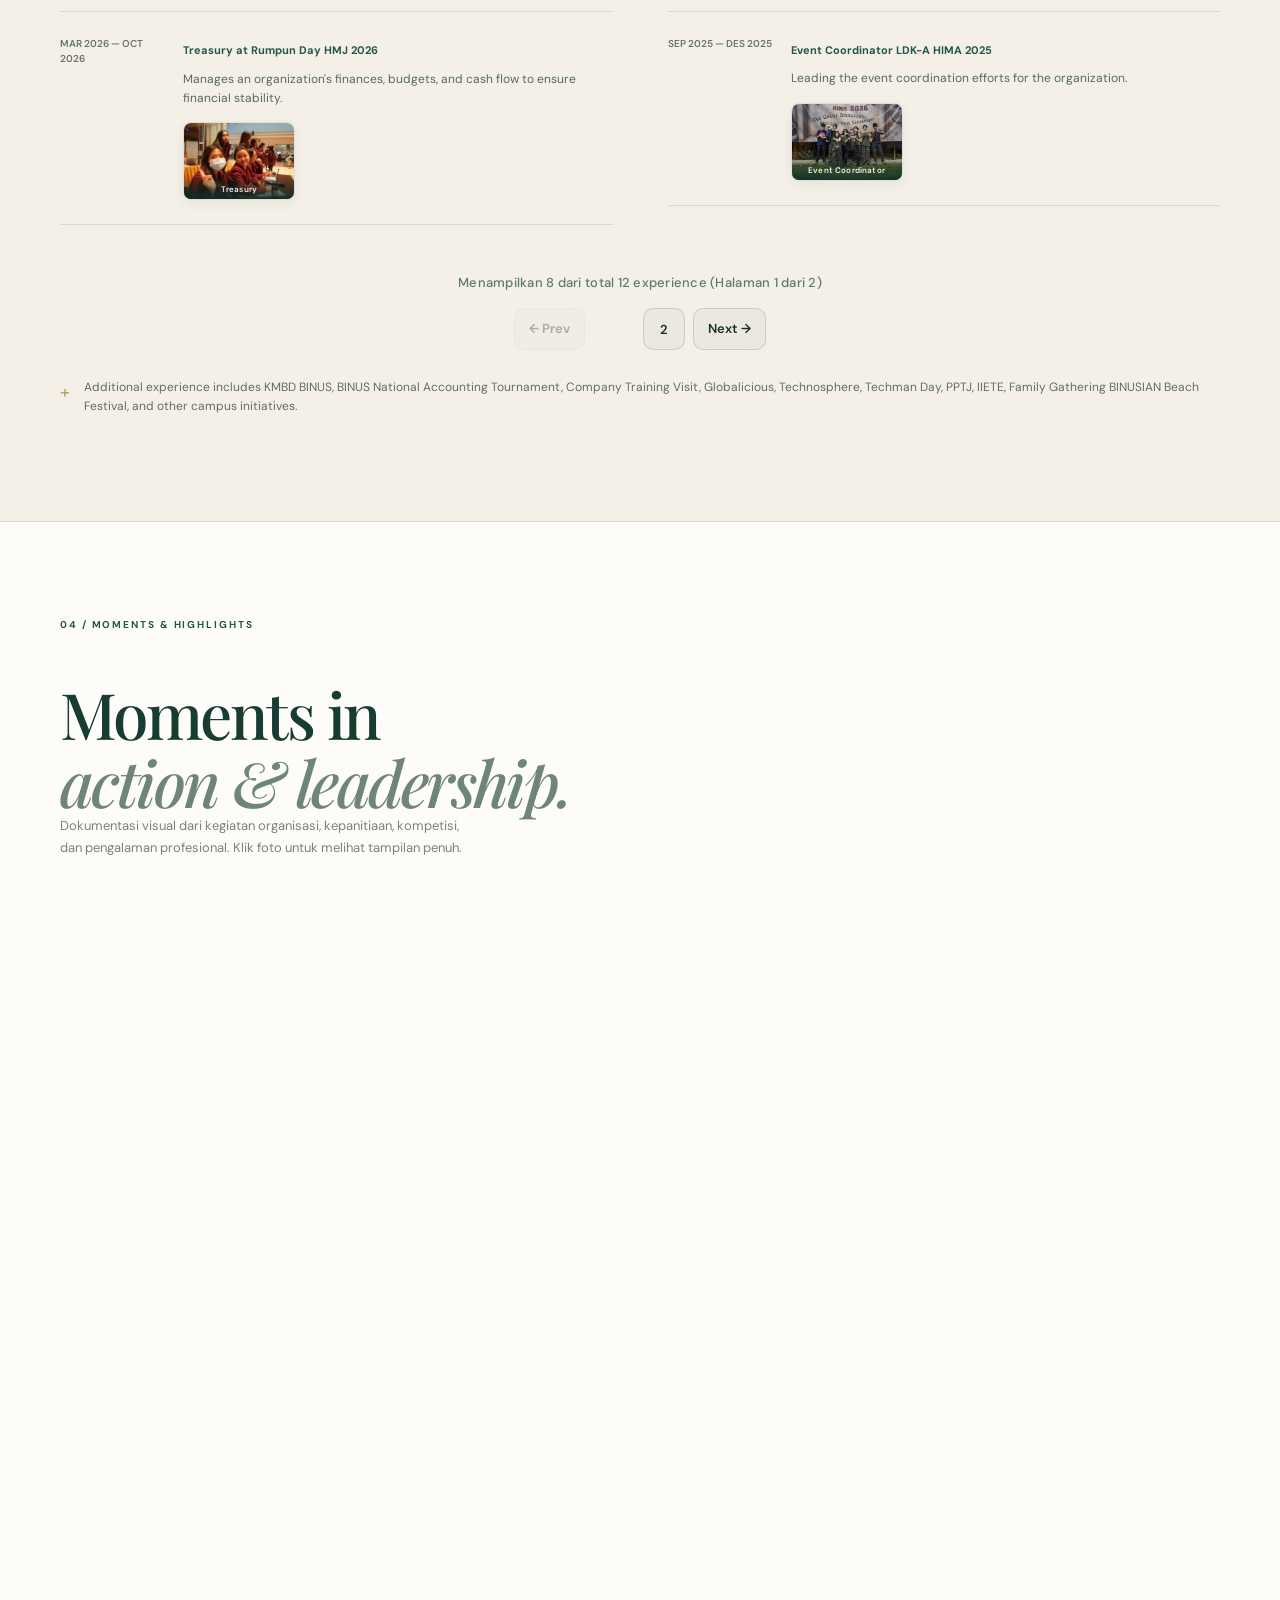
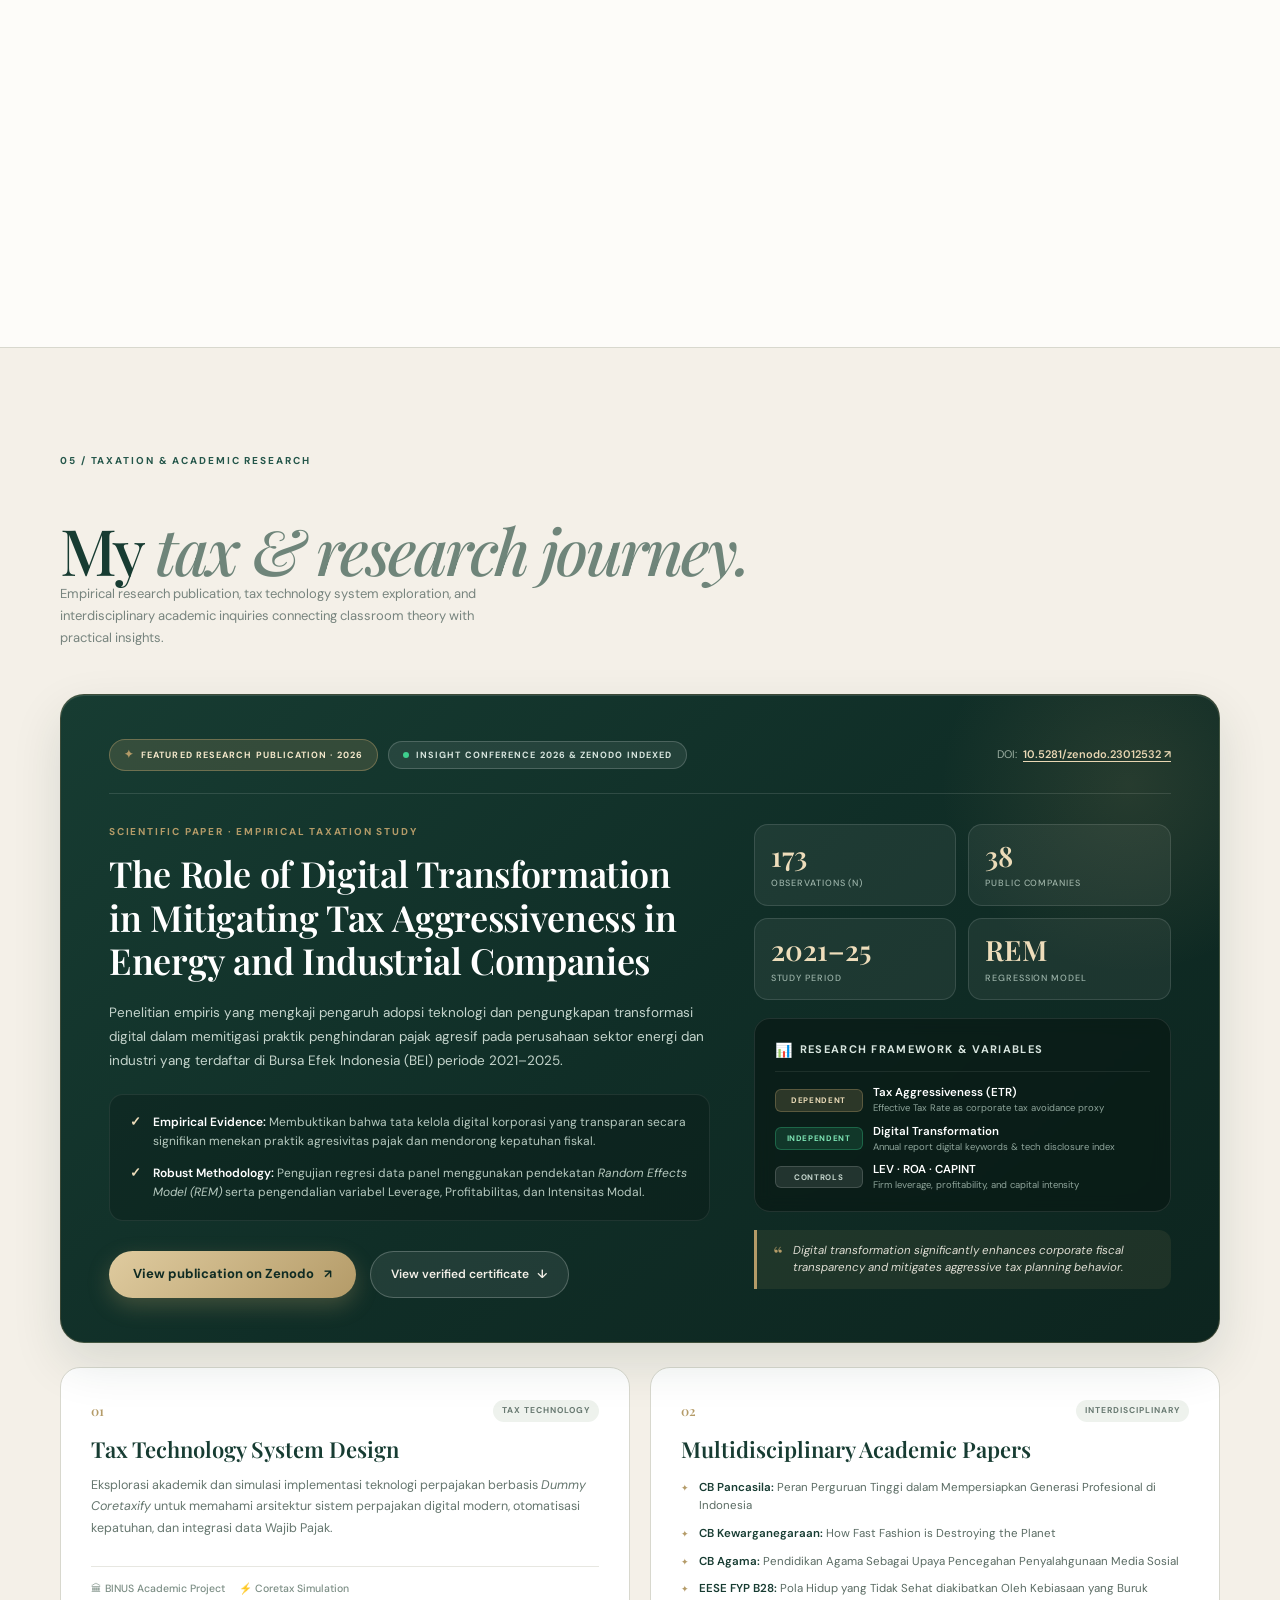
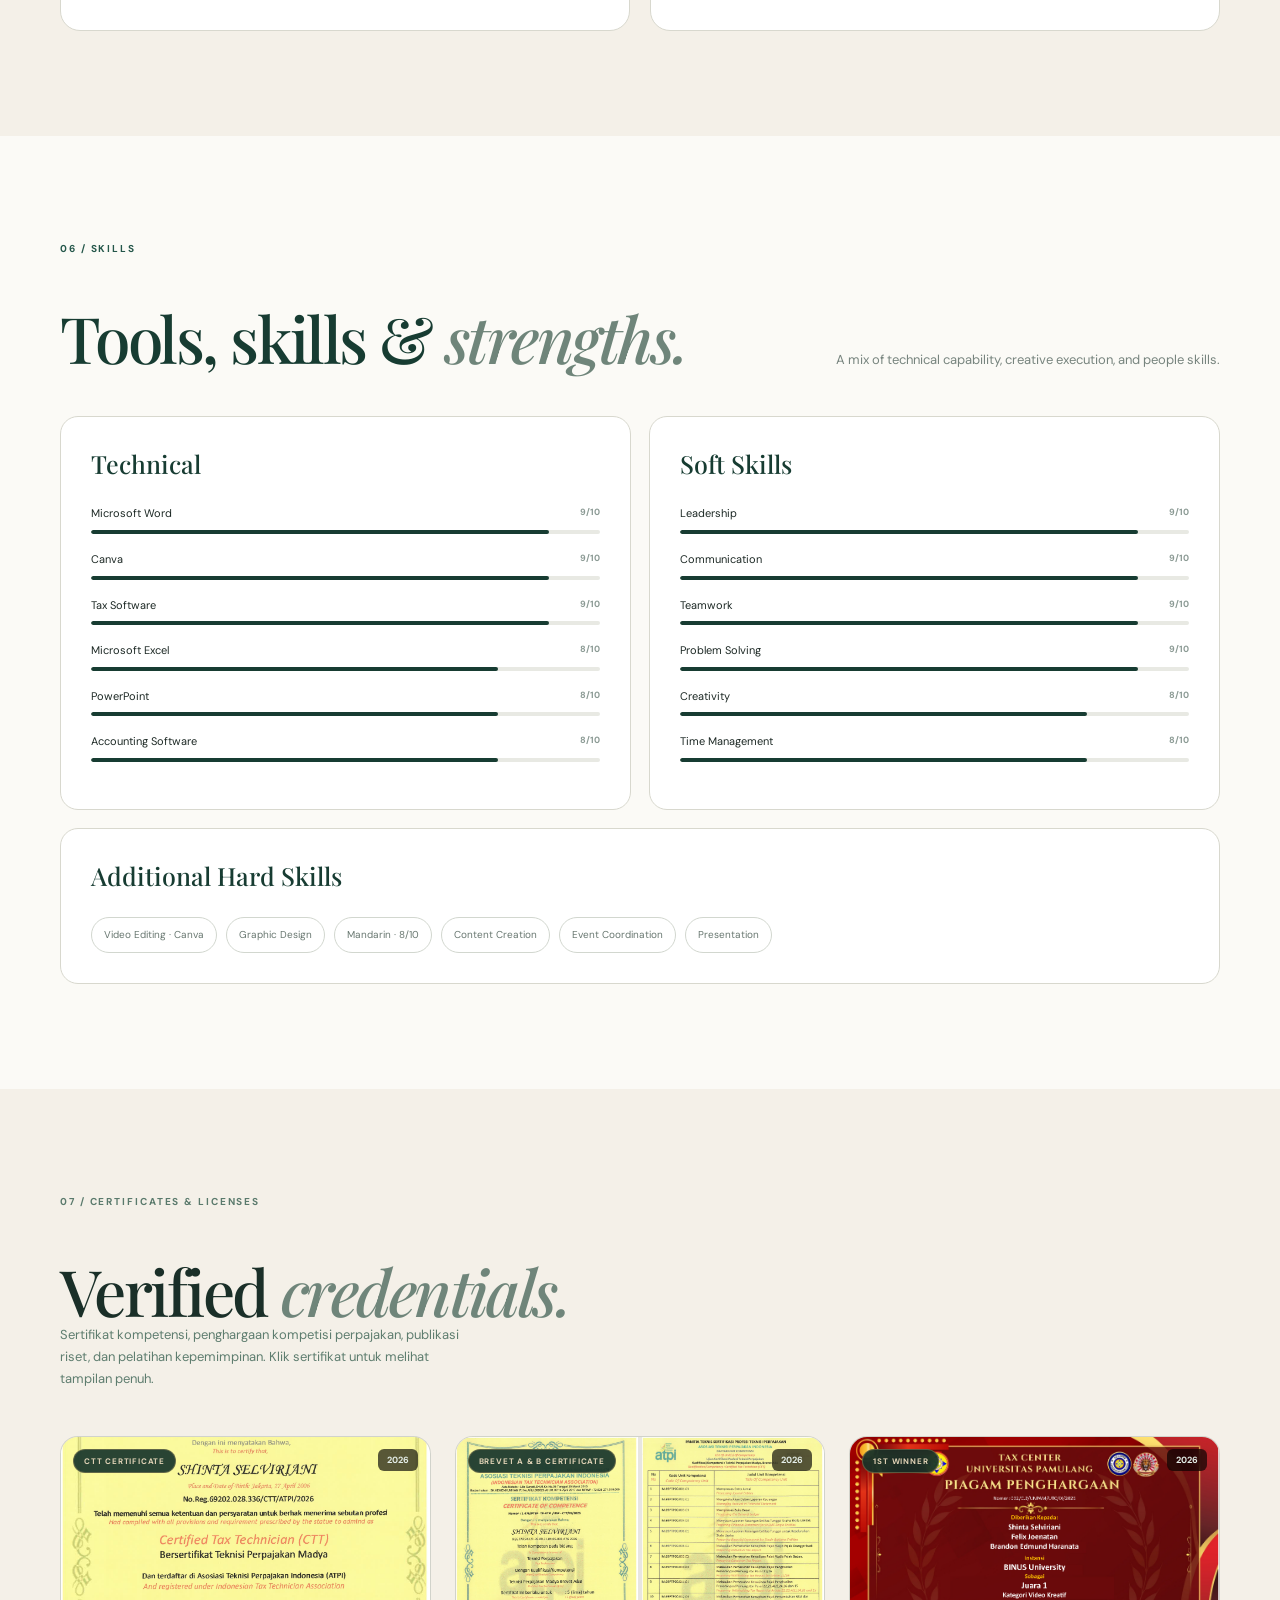
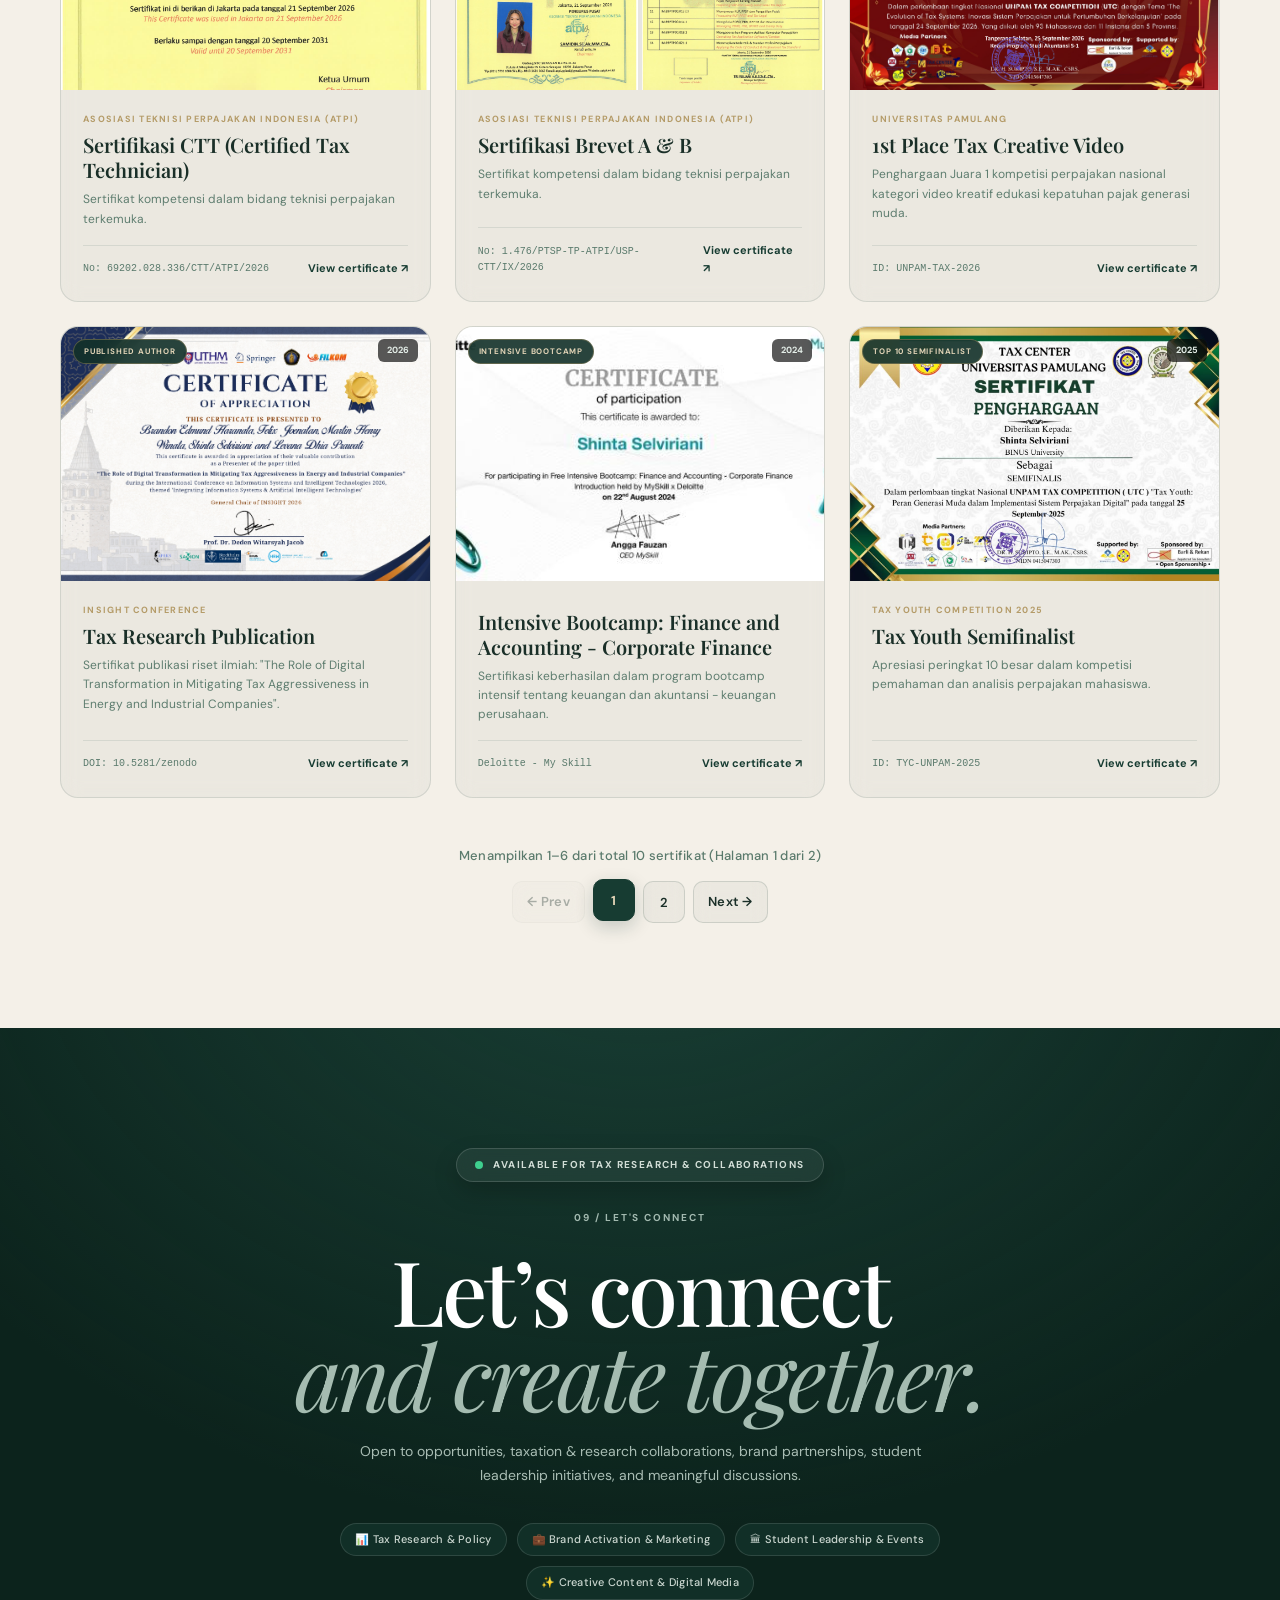
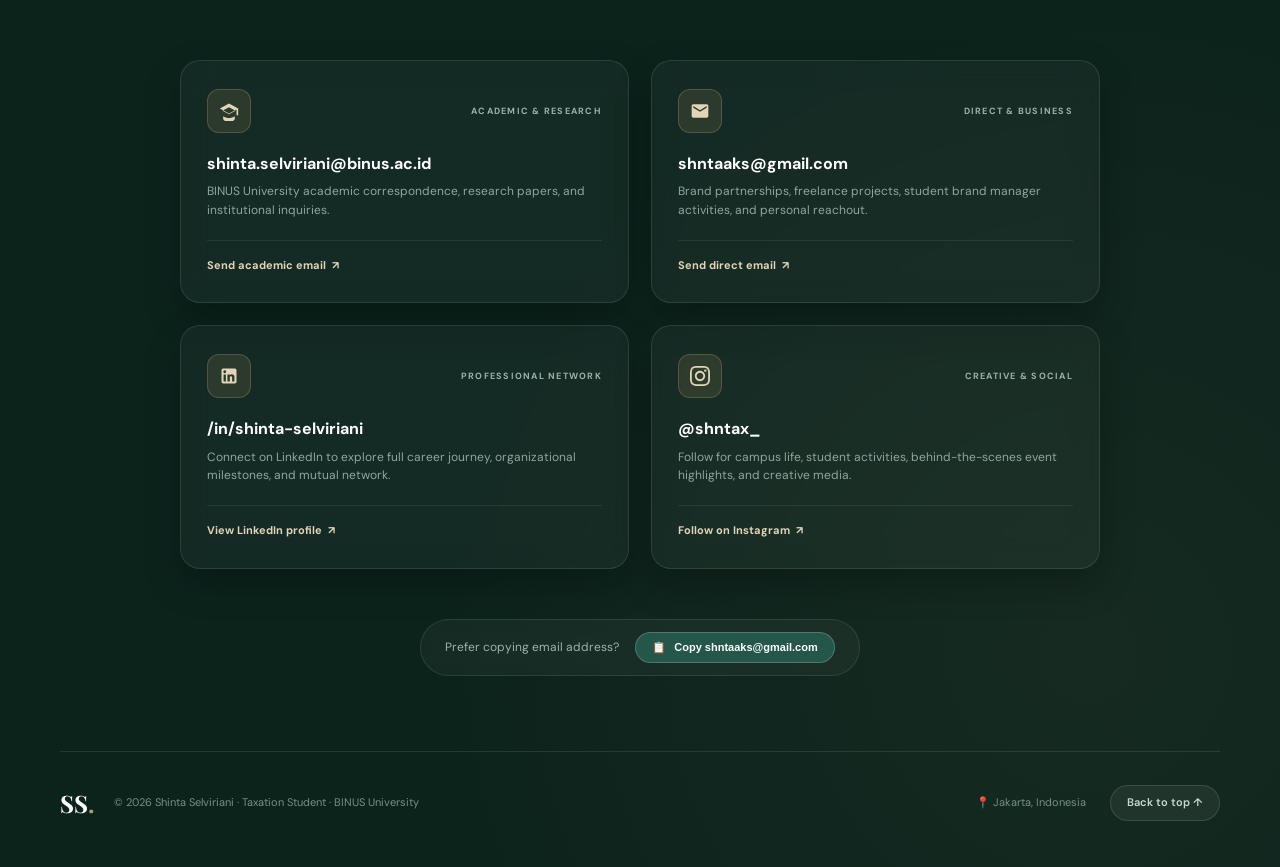
==== commit 52461fdf: "Experience & Certificates" ====
--- a/index.html
+++ b/index.html
@@ -141,8 +141,10 @@
   <div class="container">
     <div class="section-label">03 / EXPERIENCE</div>
     <div class="section-head">
-      <h2>Experience that<br><em>shapes me.</em></h2>
-      <p>Professional, organizational, and event experiences across taxation, marketing, and student leadership.</p>
+      <div>
+        <h2>Experience that<br><em>shapes me.</em></h2>
+        <p style="margin-top: 15pt;">Professional, organizational, and event experiences across taxation, marketing, and student leadership.</p>
+      </div>
     </div>
 
     <div class="timeline">
@@ -163,16 +165,9 @@
               <div class="exp-photo-card" data-lightbox="true" data-title="TEAZZI Student Brand Manager"
                 data-desc="Aktivasi brand TEAZZI di kampus melalui booth event dan engagement mahasiswa."
                 data-tag="BRAND ACTIVATION" data-meta="Jakarta · Jul 2026 — Present">
-                <img src="https://images.unsplash.com/photo-1556740758-90de374c12ad?auto=format&fit=crop&w=400&q=80"
+                <img src="images/experience/teazi-sbm-1.jpeg"
                   alt="TEAZZI Brand Activation">
-                <span class="exp-photo-badge">Brand Activation</span>
-              </div>
-              <div class="exp-photo-card" data-lightbox="true" data-title="TEAZZI Campus Marketing"
-                data-desc="Kolaborasi kampanye promosi dan aktivitas komunitas kampus." data-tag="CAMPUS MARKETING"
-                data-meta="Jakarta · 2026">
-                <img src="https://images.unsplash.com/photo-1517245386807-bb43f82c33c4?auto=format&fit=crop&w=400&q=80"
-                  alt="TEAZZI Campus Campaign">
-                <span class="exp-photo-badge">Campus Campaign</span>
+                <span class="exp-photo-badge">Teazzi Student Ambassador Meet Up</span>
               </div>
             </div>
           </div>
@@ -182,8 +177,8 @@
         <div class="timeline-item">
           <span class="date">Feb — Apr 2026</span>
           <div>
-            <h3>Kantor Pelayanan Pajak Pratama Taman Sari</h3>
-            <b>Tax Volunteer</b>
+            <h3>Tax Volunteer</h3>
+            <b>Kantor Pelayanan Pajak Pratama Taman Sari</b>
             <p>Supported taxpayer-facing activities and gained practical exposure to the tax administration
               environment.</p>
 
@@ -192,22 +187,15 @@
               <div class="exp-photo-card" data-lightbox="true" data-title="Relawan Pajak KPP Pratama Taman Sari"
                 data-desc="Mendampingi wajib pajak orang pribadi dalam pelaporan SPT Tahunan dan edukasi perpajakan."
                 data-tag="TAX VOLUNTEER" data-meta="KPP Pratama Taman Sari · Feb — Apr 2026">
-                <img src="https://images.unsplash.com/photo-1454165804606-c3d57bc86b40?auto=format&fit=crop&w=400&q=80"
+                <img src="images/experience/kpp-exp.jpeg"
                   alt="Tax Volunteer KPP Pratama">
                 <span class="exp-photo-badge">Tax Assistance</span>
               </div>
-              <div class="exp-photo-card" data-lightbox="true" data-title="Tax Administration Support"
-                data-desc="Pelayanan administrasi dan asistensi perpajakan langsung kepada masyarakat."
-                data-tag="ADMINISTRASI PAJAK" data-meta="Jakarta · 2026">
-                <img src="https://images.unsplash.com/photo-1521791136064-7986c2920216?auto=format&fit=crop&w=400&q=80"
-                  alt="Pelayanan Administrasi Pajak">
-                <span class="exp-photo-badge">Pelayanan SPT</span>
-              </div>
-            </div>
-          </div>
-        </div>
-
-        <!-- EXPERIENCE ITEM 3: BINUS PROMOTION & EVENT -->
+            </div>
+          </div>
+        </div>
+
+        <!-- EXPERIENCE ITEM 3: Binus University -->
         <div class="timeline-item">
           <span class="date">Mar 2025 — Present</span>
           <div>
@@ -219,31 +207,128 @@
             <div class="exp-gallery">
               <div class="exp-photo-card" data-lightbox="true" data-title="BINUS Promotion & Event"
                 data-desc="Produksi materi visual kreatif, dokumentasi event, dan publikasi media sosial universitas."
-                data-tag="CONTENT CREATION" data-meta="BINUS University · Mar 2025 — Present">
-                <img src="https://images.unsplash.com/photo-1522071820081-009f0129c71c?auto=format&fit=crop&w=400&q=80"
+                data-tag="CONTENT CREATION" data-meta="BINUS University · Feb 2025 — Present">
+                <img src="images/experience/team-promotion-1.jpeg"
                   alt="Promotion & Event Content">
-                <span class="exp-photo-badge">Event Content</span>
-              </div>
-            </div>
-          </div>
-        </div>
-
-        <!-- EXPERIENCE ITEM 4: TIKTOK CREATOR ACADEMY -->
+                <span class="exp-photo-badge">IIETE 2026</span>
+              </div>
+               <div class="exp-photo-card" data-lightbox="true" data-title="BINUS Promotion & Event"
+                data-desc="Produksi materi visual kreatif, dokumentasi event, dan publikasi media sosial universitas."
+                data-tag="CONTENT CREATION" data-meta="BINUS University · Feb 2025 — Present">
+                <img src="images/experience/team-promotion-2.jpeg"
+                  alt="Promotion & Event Content">
+                <span class="exp-photo-badge">Globalicious 2025</span>
+              </div>
+               <div class="exp-photo-card" data-lightbox="true" data-title="BINUS Promotion & Event"
+                data-desc="Produksi materi visual kreatif, dokumentasi event, dan publikasi media sosial universitas."
+                data-tag="CONTENT CREATION" data-meta="BINUS University · Feb 2025 — Present">
+                <img src="images/experience/team-promotion-3.jpeg"
+                  alt="Promotion & Event Content">
+                <span class="exp-photo-badge">Technosphere 2025</span>
+              </div>
+            </div>
+          </div>
+
+          </div>
+
         <div class="timeline-item">
-          <span class="date">Nov 2025 — Present</span>
+          <span class="date">Mar 2026 — Oct 2026</span>
           <div>
-            <h3>TikTok Creator Academy</h3>
-            <b>Creator</b>
-            <p>Developing creative content and strengthening digital communication skills.</p>
+            <b>Treasury at Rumpun Day HMJ 2026</b>
+            <p>Manages an organization's finances, budgets, and cash flow to ensure financial stability.</p>
 
             <!-- TEMPLATE FOTO PENDUKUNG -->
             <div class="exp-gallery">
-              <div class="exp-photo-card" data-lightbox="true" data-title="TikTok Creator Academy"
-                data-desc="Workshop pembuatan konten video kreatif dan optimalisasi strategi media sosial."
-                data-tag="CREATOR ACADEMY" data-meta="Nov 2025 — Present">
-                <img src="https://images.unsplash.com/photo-1611162617213-7d7a39e9b1d7?auto=format&fit=crop&w=400&q=80"
-                  alt="TikTok Creator Academy">
-                <span class="exp-photo-badge">Content Workshop</span>
+              <div class="exp-photo-card" data-lightbox="true" data-title="Treasury at Rumpun Day HMJ 2026"
+                data-desc="Mengatur keuangan organisasi, anggaran, dan arus kas untuk memastikan stabilitas finansial."
+                data-tag="TREASURY" data-meta="BINUS University · Mar 2026 - Oct 2026">
+                <img src="images/experience/bendahara-rumpun-day.jpeg"
+                  alt="Treasury at Rumpun Day HMJ 2026">
+                <span class="exp-photo-badge">Treasury</span>
+              </div>
+            </div>
+          </div>
+
+          </div>
+
+        <div class="timeline-item">
+          <span class="date">Jul 2025 — Jun 2026</span>
+          <div>
+            <b>Freshman Partner Binusian 2029</b>
+            <p>Supporting and engaging with incoming freshmen to facilitate their transition into university life.</p>
+
+            <!-- TEMPLATE FOTO PENDUKUNG -->
+            <div class="exp-gallery">
+              <div class="exp-photo-card" data-lightbox="true" data-title="Freshman Partner"
+                data-desc="Mendukung dan membimbing mahasiswa baru dalam proses adaptasi dan pengenalan kehidupan kampus."
+                data-tag="FRESHMAN PARTNER" data-meta="BINUS University · Jul 2025 - Jun 2026">
+                <img src="images/experience/fp-b29.jpeg"
+                  alt="Freshman Partner">
+                <span class="exp-photo-badge">Freshman Partner</span>
+              </div>
+            </div>
+          </div>
+
+          </div>
+
+        <div class="timeline-item">
+          <span class="date">Nov 2025 - Des 2025</span>
+          <div>
+            <b>Volunteer Event Organizer Binus Rector Cup 2025</b>
+            <p>Participated in organizing and managing the Binus Rector Cup 2025 event.</p>
+
+            <!-- TEMPLATE FOTO PENDUKUNG -->
+            <div class="exp-gallery">
+              <div class="exp-photo-card" data-lightbox="true" data-title="Volunteer Rector Cup"
+                data-desc=""
+                data-tag="Volunteer" data-meta="BINUS University · Nov 2025 - Des 2025">
+                <img src="images/experience/rector-cup-1.jpeg"
+                  alt="Volunteer Rector Cup">
+                <span class="exp-photo-badge">Volunteer Certificate</span>
+              </div>
+
+              <div class="exp-photo-card" data-lightbox="true" data-title="Volunteer Rector Cup"
+                data-desc=""
+                data-tag="Volunteer" data-meta="BINUS University · Nov 2025 - Des 2025">
+                <img src="images/experience/rector-cup-2.jpeg"
+                  alt="Volunteer Rector Cup">
+                <span class="exp-photo-badge">Volunteer</span>
+              </div>
+
+              <div class="exp-photo-card" data-lightbox="true" data-title="Volunteer Rector Cup"
+                data-desc=""
+                data-tag="Volunteer" data-meta="BINUS University · Nov 2025 - Des 2025">
+                <img src="images/experience/rector-cup-3.jpeg"
+                  alt="Volunteer Rector Cup">
+                <span class="exp-photo-badge">Volunteer</span>
+              </div>
+            </div>
+          </div>
+
+          </div>
+
+        <div class="timeline-item">
+          <span class="date">Oct 2025 - Des 2025</span>
+          <div>
+            <b>Vice Chairwoman of BINUS Tax Olympics 2025</b>
+            <p>Serve as Vice Chairwoman in leading the organization and execution of the BINUS Tax Olympics 2025 event.</p>
+
+            <!-- TEMPLATE FOTO PENDUKUNG -->
+            <div class="exp-gallery">
+              <div class="exp-photo-card" data-lightbox="true" data-title="Vice Chairwoman BINUS Tax Olympics 2025"
+                data-desc="Memimpin tim kepanitiaan dan mengatur jalannya kompetisi BINUS Tax Olympics 2025."
+                data-tag="Vice Chairwoman" data-meta="BINUS University · Oct 2025 - Des 2025">
+                <img src="images/experience/chairwoman-1.jpeg"
+                  alt="Vice Chairwoman BINUS Tax Olympics 2025">
+                <span class="exp-photo-badge">Vice Chairwoman</span>
+              </div>
+
+              <div class="exp-photo-card" data-lightbox="true" data-title="Vice Chairwoman BINUS Tax Olympics 2025"
+                data-desc="Memimpin tim kepanitiaan dan mengatur jalannya kompetisi BINUS Tax Olympics 2025."
+                data-tag="Vice Chairwoman" data-meta="BINUS University · Oct 2025 - Des 2025">
+                <img src="images/experience/chairwoman-2.jpeg"
+                  alt="Vice Chairwoman BINUS Tax Olympics 2025">
+                <span class="exp-photo-badge">Vice Chairwoman Certificate</span>
               </div>
             </div>
           </div>
@@ -259,7 +344,7 @@
           <span class="date">Jan 2026 — Present</span>
           <div>
             <h3>HIMA BINUS</h3>
-            <b>Head of Region — HIMA @Kemanggisan · 2026/2027</b>
+            <b>Campus President of Himpunan Mahasiswa Akuntansi <br> @BINUS - Kemanggisan · 2026/2027</b>
             <p>Leading regional coordination, supporting members, and contributing to the growth of the
               organization.</p>
 
@@ -268,86 +353,136 @@
               <div class="exp-photo-card" data-lightbox="true" data-title="HIMA BINUS Kemanggisan Leadership"
                 data-desc="Memimpin tim regional Kemanggisan dalam koordinasi anggota dan penyelenggaraan program kerja."
                 data-tag="HEAD OF REGION" data-meta="BINUS Kemanggisan · Jan 2026 — Present">
-                <img src="https://images.unsplash.com/photo-1531482615713-2afd69097998?auto=format&fit=crop&w=400&q=80"
+                <img src="images/experience/hima-1.jpeg"
                   alt="HIMA Kemanggisan Leadership">
                 <span class="exp-photo-badge">HIMA Team 26/27</span>
               </div>
               <div class="exp-photo-card" data-lightbox="true" data-title="HIMA Regional Coordination"
                 data-desc="Rapat koordinasi strategi organisasi dan pembinaan keakraban anggota regional."
                 data-tag="ORGANIZATION" data-meta="2026">
-                <img src="https://images.unsplash.com/photo-1522202176988-66273c2fd55f?auto=format&fit=crop&w=400&q=80"
+                <img src="images/experience/hima-2.jpeg"
                   alt="Rapat Koordinasi HIMA">
-                <span class="exp-photo-badge">Rapat Regional</span>
-              </div>
-            </div>
-          </div>
-        </div>
-
-        <!-- EXPERIENCE ITEM 6: LDK-A HIMA -->
+                <span class="exp-photo-badge">HIMA Team 26/27</span>
+              </div>
+            </div>
+          </div>
+
+          </div>
+
         <div class="timeline-item">
-          <span class="date">Aug 2026 — Present</span>
+          <span class="date">Mar 2025 — May 2025</span>
           <div>
-            <h3>LDK-A HIMA 2027</h3>
-            <b>Person in Charge</b>
-            <p>Responsible for planning and coordinating a leadership development program.</p>
+            <b>Event Coordinator Company Training Visit (COMTRAVIS) Accounting Week 2025</b>
+            <p>Leading the event as the coordinator for the Company Training Visit (COMTRAVIS) Accounting Week 2025.</p>
 
             <!-- TEMPLATE FOTO PENDUKUNG -->
             <div class="exp-gallery">
-              <div class="exp-photo-card" data-lightbox="true" data-title="LDK-A HIMA 2027"
-                data-desc="Mengoordinasikan pelatihan kepemimpinan untuk aktivis baru himpunan mahasiswa."
-                data-tag="LEADERSHIP PIC" data-meta="BINUS University · Aug 2026 — Present">
-                <img src="https://images.unsplash.com/photo-1517048676732-d65bc937f952?auto=format&fit=crop&w=400&q=80"
-                  alt="LDK-A HIMA 2027">
-                <span class="exp-photo-badge">LDK-A Program</span>
-              </div>
-            </div>
-          </div>
-        </div>
-
-        <!-- EXPERIENCE ITEM 7: HIMA ACTIVIST -->
+              <div class="exp-photo-card" data-lightbox="true" data-title="Event Coordinator COMTRAVIS Accounting Week 2025"
+                data-desc="Memimpin tim dalam koordinasi dan pelaksanaan Company Training Visit (COMTRAVIS) Accounting Week 2025."
+                data-tag="EVENT COORDINATOR" data-meta="Pertamina Enduro x Fastron Lounge <br>· Mar 2025 — May 2025">
+                <img src="images/experience/event-coor-1.jpeg"
+                  alt="Event Coordinator COMTRAVIS Accounting Week 2025">
+                <span class="exp-photo-badge">Event Coordinator COMTRAVIS</span>
+              </div>
+              <div class="exp-photo-card" data-lightbox="true" data-title="Event Coordinator COMTRAVIS Accounting Week 2025"
+                data-desc="Rapat koordinasi strategi organisasi dan pembinaan keakraban anggota regional."
+                data-tag="EVENT COORDINATOR" data-meta="Pertamina Enduro x Fastron Lounge <br>· Mar 2025 — May 2025">
+                <img src="images/experience/event-coor-2.jpeg"
+                  alt="Event Coordinator COMTRAVIS Accounting Week 2025">
+                <span class="exp-photo-badge">Event Coordinator COMTRAVIS</span>
+              </div>
+            </div>
+          </div>
+
+          </div>
+
         <div class="timeline-item">
-          <span class="date">Jan 2025 — Jan 2026</span>
+          <span class="date">Apr 2025 — Oct 2025</span>
           <div>
-            <h3>HIMA BINUS</h3>
-            <b>Activist — Creative & Business Division</b>
-            <p>Contributed to creative, business, and organizational activities.</p>
+            <b>Publication and Documentation Coordinator BINUS National Accounting Tournament XIV 2025</b>
+            <p>Leading the publication and documentation efforts for the tournament.</p>
 
             <!-- TEMPLATE FOTO PENDUKUNG -->
             <div class="exp-gallery">
-              <div class="exp-photo-card" data-lightbox="true" data-title="HIMA Activist Creative & Business"
-                data-desc="Terlibat dalam proyek kreatif, desain materi promosi, dan inisiatif penggalangan dana."
-                data-tag="CREATIVE & BUSINESS" data-meta="BINUS · Jan 2025 — Jan 2026">
-                <img src="https://images.unsplash.com/photo-1542744173-8e7e53415bb0?auto=format&fit=crop&w=400&q=80"
-                  alt="HIMA Creative Business">
-                <span class="exp-photo-badge">Creative Project</span>
-              </div>
-            </div>
-          </div>
-        </div>
-
-        <!-- EXPERIENCE ITEM 8: BINUS EVENTS -->
+              <div class="exp-photo-card" data-lightbox="true" data-title="Publication and Documentation Coordinator BINUS National Accounting Tournament XIV 2025"
+                data-desc="Memimpin tim dalam koordinasi dan pelaksanaan publikasi serta dokumentasi untuk Tournament XIV 2025."
+                data-tag="PUBLICATION AND DOCUMENTATION" data-meta="BINUS National Accounting Tournament XIV 2025 <br>· Apr 2025 — Oct 2025">
+                <img src="images/experience/pubdoc-1.jpeg"
+                  alt="Publication and Documentation Coordinator BINUS National Accounting Tournament XIV 2025">
+                <span class="exp-photo-badge">Publication and Documentation Coordinator</span>
+              </div>
+              <div class="exp-photo-card" data-lightbox="true" data-title="Publication and Documentation Coordinator BINUS National Accounting Tournament XIV 2025"
+                data-desc="Rapat koordinasi strategi organisasi dan pembinaan keakraban anggota regional."
+                data-tag="PUBLICATION AND DOCUMENTATION" data-meta="BINUS National Accounting Tournament XIV 2025 <br>· Apr 2025 — Oct 2025">
+                <img src="images/experience/pubdoc-2.jpeg"
+                  alt="Publication and Documentation Coordinator BINUS National Accounting Tournament XIV 2025">
+                <span class="exp-photo-badge">Publication and Documentation Coordinator</span>
+              </div>
+            </div>
+          </div>
+
+
+          </div>
+
         <div class="timeline-item">
-          <span class="date">2025 — 2026</span>
+          <span class="date">Sep 2025 — Des 2025</span>
           <div>
-            <h3>BINUS Events</h3>
-            <b>Various Leadership & Event Roles</b>
-            <p>Vice Coordinator Fundraising & Sponsorship, Treasurer, Vice Chairperson, Freshman Partner, and event
-              volunteer roles.</p>
+            <b>Event Coordinator LDK-A HIMA 2025</b>
+            <p>Leading the event coordination efforts for the organization.</p>
 
             <!-- TEMPLATE FOTO PENDUKUNG -->
             <div class="exp-gallery">
-              <div class="exp-photo-card" data-lightbox="true" data-title="BINUS Campus Events & Committee"
-                data-desc="Kepanitiaan acara kampus: Vice Coordinator Sponsorship, Treasurer, dan Vice Chairperson."
-                data-tag="EVENT COMMITTEE" data-meta="BINUS University · 2025 — 2026">
-                <img src="https://images.unsplash.com/photo-1475721027785-f74eccf877e2?auto=format&fit=crop&w=400&q=80"
-                  alt="BINUS Event Committee">
-                <span class="exp-photo-badge">Event Committee</span>
-              </div>
-            </div>
-          </div>
-        </div>
-
-      </div>
+              <div class="exp-photo-card" data-lightbox="true" data-title="Event Coordinator LDK-A HIMA 2025"
+                data-desc="Event Coordinator LDK-A HIMA 2025"
+                data-tag="EVENT COORDINATOR" data-meta="LDK-A HIMA 2025 <br>· Sep 2025 — Des 2025">
+                <img src="images/experience/ldk-a.jpeg"
+                  alt="Event Coordinator LDK-A HIMA 2025">
+                <span class="exp-photo-badge">Event Coordinator</span>
+              </div>
+            </div>
+          </div>
+        </div>
+
+        <div class="timeline-item highlight">
+          <span class="date">Jan 2025 — Des 2025</span>
+          <div>
+            <h3>KMBD BINUS</h3>
+            <b>Organizational Event Committee</b>
+            <p>Participate in organizational activities and contribute to the growth of the organization.</p>
+
+            <!-- TEMPLATE FOTO PENDUKUNG -->
+            <div class="exp-gallery">
+              <div class="exp-photo-card" data-lightbox="true" data-title="KMBD BINUS Organizational Event Committee"
+                data-desc="Berpartisipasi dalam komite event PMB x DWP x KMBD BINUS 2025"
+                data-tag="HEAD OF REGION" data-meta="BINUS Kemanggisan · Jan 2025 — Des 2025">
+                <img src="images/experience/kmbd-1.jpeg"
+                  alt="KMBD BINUS Organizational Event Committee">
+                <span class="exp-photo-badge">KMBD Team 25/26</span>
+              </div>
+              <div class="exp-photo-card" data-lightbox="true" data-title="KMBD BINUS Organizational Event Committee"
+                data-desc="Berpartisipasi dalam komite event PMB x DWP x KMBD BINUS 2025"
+                data-tag="ORGANIZATION" data-meta="2026">
+                <img src="images/experience/kmbd-2.jpeg"
+                  alt="KMBD BINUS Organizational Event Committee">
+                <span class="exp-photo-badge">KMBD Team 25/26</span>
+              </div>
+              <div class="exp-photo-card" data-lightbox="true" data-title="KMBD BINUS Organizational Event Committee"
+                data-desc="Berpartisipasi dalam komite event PMB x DWP x KMBD BINUS 2025"
+                data-tag="ORGANIZATION" data-meta="2026">
+                <img src="images/experience/kmbd-3.jpeg"
+                  alt="KMBD BINUS Organizational Event Committee">
+                <span class="exp-photo-badge">KMBD Team 25/26</span>
+              </div>
+            </div>
+          </div>
+
+        </div>
+      </div>
+    </div>
+
+    <div class="cert-pagination-wrap" id="experiencePaginationWrap">
+      <div class="cert-pagination-info" id="experiencePaginationInfo"></div>
+      <div class="cert-pagination-controls" id="experiencePaginationControls"></div>
     </div>
 
     <div class="experience-note">
@@ -358,6 +493,7 @@
     </div>
   </div>
 </section>
+
         <!-- ================================================================= -->
     <!-- 04 / NEW RUNNING SLIDE PHOTO GALLERY SECTION                      -->
     <!-- Template Running Slide Foto dengan Deskripsi Singkat di Bawahnya  -->
@@ -371,15 +507,7 @@
             <p>Dokumentasi visual dari kegiatan organisasi, kepanitiaan, kompetisi, dan pengalaman profesional. Klik
               foto untuk melihat tampilan penuh.</p>
           </div>
-          <div class="gallery-controls-bar">
-            <button id="toggleMarqueeBtn" class="slider-btn" type="button" title="Jeda atau putar slide">⏸ Jeda
-              Slide</button>
-            <div class="slider-nav-arrows">
-              <button id="prevSlideBtn" class="slider-arrow" type="button" aria-label="Slide sebelumnya">←</button>
-              <button id="nextSlideBtn" class="slider-arrow" type="button" aria-label="Slide berikutnya">→</button>
-            </div>
-          </div>
-        </div>
+      </div>
       </div>
 
       <!-- RUNNING MARQUEE SLIDER -->
@@ -395,7 +523,7 @@
             data-desc="Mendampingi wajib pajak orang pribadi dalam pengisian SPT Tahunan dan edukasi kepatuhan pajak di KPP Pratama Taman Sari."
             data-tag="TAX VOLUNTEER" data-meta="KPP Pratama Taman Sari · 2026">
             <div class="slide-img-box">
-              <span class="slide-category-pill">Tax Volunteer</span>
+              <span class="slide-category-pill">TEST</span>
               <img src="https://images.unsplash.com/photo-1454165804606-c3d57bc86b40?auto=format&fit=crop&w=600&q=80"
                 alt="Tax Volunteer KPP Pratama">
             </div>
@@ -516,136 +644,12 @@
             </div>
           </article>
 
-          <!-- ============================================================ -->
-          <!-- SET 2 SLIDES (Duplikat untuk Infinite Continuous Marquee Loop) -->
-          <!-- ============================================================ -->
-
-          <!-- SLIDE 1 (Clone) -->
-          <article class="slide-card" data-lightbox="true" data-title="Tax Volunteer & Asistensi Pajak"
-            data-desc="Mendampingi wajib pajak orang pribadi dalam pengisian SPT Tahunan dan edukasi kepatuhan pajak di KPP Pratama Taman Sari."
-            data-tag="TAX VOLUNTEER" data-meta="KPP Pratama Taman Sari · 2026">
-            <div class="slide-img-box">
-              <span class="slide-category-pill">Tax Volunteer</span>
-              <img src="https://images.unsplash.com/photo-1454165804606-c3d57bc86b40?auto=format&fit=crop&w=600&q=80"
-                alt="Tax Volunteer KPP Pratama">
-            </div>
-            <div class="slide-content">
-              <div class="slide-tag">TAXATION · 2026</div>
-              <h3 class="slide-title">Asistensi SPT Tahunan</h3>
-              <p class="slide-description">Pelayanan konsultasi dan pengisian SPT bagi wajib pajak orang pribadi di
-                Kantor Pelayanan Pajak.</p>
-              <div class="slide-footer">
-                <span>📍 KPP Taman Sari</span>
-                <span class="slide-view-cta">Lihat foto ↗</span>
-              </div>
-            </div>
-          </article>
-
-          <!-- SLIDE 2 (Clone) -->
-          <article class="slide-card" data-lightbox="true" data-title="HIMA BINUS Kemanggisan"
-            data-desc="Memimpin koordinasi regional dan mengarahkan jalannya program kerja himpunan mahasiswa akuntansi & perpajakan."
-            data-tag="ORGANIZATION" data-meta="BINUS Kemanggisan · 2026/2027">
-            <div class="slide-img-box">
-              <span class="slide-category-pill">Head of Region</span>
-              <img src="https://images.unsplash.com/photo-1531482615713-2afd69097998?auto=format&fit=crop&w=600&q=80"
-                alt="HIMA BINUS Leadership">
-            </div>
-            <div class="slide-content">
-              <div class="slide-tag">LEADERSHIP · 2026</div>
-              <h3 class="slide-title">HIMA Kemanggisan</h3>
-              <p class="slide-description">Koordinasi tim pengurus, regenerasi kepemimpinan, dan penyelenggaraan program
-                kerja strategis.</p>
-              <div class="slide-footer">
-                <span>📍 BINUS University</span>
-                <span class="slide-view-cta">Lihat foto ↗</span>
-              </div>
-            </div>
-          </article>
-
-          <!-- SLIDE 3 (Clone) -->
-          <article class="slide-card" data-lightbox="true" data-title="Juara 1 UNPAM Tax Competition"
-            data-desc="Meraih peringkat pertama dalam kompetisi video kreatif perpajakan dengan fokus edukasi kesadaran pajak generasi muda."
-            data-tag="COMPETITION" data-meta="Universitas Pamulang · 2026">
-            <div class="slide-img-box">
-              <span class="slide-category-pill">1st Place Winner</span>
-              <img src="images/certificates/unpam-tax-competition.jpeg"
-                alt="UNPAM Tax Competition">
-            </div>
-            <div class="slide-content">
-              <div class="slide-tag">ACHIEVEMENT · 2026</div>
-              <h3 class="slide-title">UNPAM Tax Competition</h3>
-              <p class="slide-description">1st Place Creative Video Category, menyampaikan konsep perpajakan melalui
-                format visual interaktif.</p>
-              <div class="slide-footer">
-                <span>🏆 1st Winner</span>
-                <span class="slide-view-cta">Lihat foto ↗</span>
-              </div>
-            </div>
-          </article>
-
-          <!-- SLIDE 4 (Clone) -->
-          <article class="slide-card" data-lightbox="true" data-title="TEAZZI Student Brand Manager"
-            data-desc="Pelaksanaan kampanye pemasaran langsung di kampus untuk meningkatkan brand visibility dan antusiasme mahasiswa."
-            data-tag="BRANDING" data-meta="Jakarta · 2026">
-            <div class="slide-img-box">
-              <span class="slide-category-pill">Brand Manager</span>
-              <img src="https://images.unsplash.com/photo-1556740758-90de374c12ad?auto=format&fit=crop&w=600&q=80"
-                alt="TEAZZI Brand Activation">
-            </div>
-            <div class="slide-content">
-              <div class="slide-tag">MARKETING · 2026</div>
-              <h3 class="slide-title">TEAZZI Brand Activation</h3>
-              <p class="slide-description">Aktivasi pemasaran offline & digital, kampanye promosi, dan koordinasi tim
-                brand ambassador kampus.</p>
-              <div class="slide-footer">
-                <span>📍 Campus Marketing</span>
-                <span class="slide-view-cta">Lihat foto ↗</span>
-              </div>
-            </div>
-          </article>
-
-          <!-- SLIDE 5 (Clone) -->
-          <article class="slide-card" data-lightbox="true" data-title="LDK-A HIMA 2027"
-            data-desc="Penanggung jawab pelaksanaan program kaderisasi dan pelatihan kepemimpinan aktivis baru HIMA BINUS."
-            data-tag="PROGRAM PIC" data-meta="BINUS · 2026">
-            <div class="slide-img-box">
-              <span class="slide-category-pill">Person in Charge</span>
-              <img src="https://images.unsplash.com/photo-1517048676732-d65bc937f952?auto=format&fit=crop&w=600&q=80"
-                alt="LDK-A HIMA 2027">
-            </div>
-            <div class="slide-content">
-              <div class="slide-tag">DEVELOPMENT · 2026</div>
-              <h3 class="slide-title">LDK-A HIMA 2027</h3>
-              <p class="slide-description">Mendesain kurikulum latihan kepemimpinan, simulasi organisasi, dan pembinaan
-                karakter anggota.</p>
-              <div class="slide-footer">
-                <span>📍 BINUS University</span>
-                <span class="slide-view-cta">Lihat foto ↗</span>
-              </div>
-            </div>
-          </article>
-
-          <!-- SLIDE 6 (Clone) -->
-          <article class="slide-card" data-lightbox="true" data-title="Promotion & Event Content Division"
-            data-desc="Mendukung kegiatan publikasi dan liputan dokumentasi acara-acara besar di lingkungan BINUS University."
-            data-tag="CREATIVE" data-meta="BINUS · 2025–2026">
-            <div class="slide-img-box">
-              <span class="slide-category-pill">Content & Event</span>
-              <img src="https://images.unsplash.com/photo-1522071820081-009f0129c71c?auto=format&fit=crop&w=600&q=80"
-                alt="BINUS Promotion & Event">
-            </div>
-            <div class="slide-content">
-              <div class="slide-tag">PROMOTION · 2025/26</div>
-              <h3 class="slide-title">Campus Event Content</h3>
-              <p class="slide-description">Penyusunan konten media sosial, video recap kegiatan, dan pengelolaan materi
-                visual promosi.</p>
-              <div class="slide-footer">
-                <span>📍 BINUS Event</span>
-                <span class="slide-view-cta">Lihat foto ↗</span>
-              </div>
-            </div>
-          </article>
-
+        </div>
+      </div>
+      <div class="container">
+        <div class="cert-pagination-wrap" id="momentsPaginationWrap">
+          <div class="cert-pagination-info" id="momentsPaginationInfo"></div>
+          <div class="cert-pagination-controls" id="momentsPaginationControls"></div>
         </div>
       </div>
     </section>
@@ -934,7 +938,50 @@
 
     <div class="cert-grid">
 
-      <!-- SERTIFIKAT 1: Juara 1 UNPAM Tax Competition -->
+      <!-- SERTIFIKAT 0: Sertifikasi CTT -->
+      <article class="cert-card" data-lightbox="true" data-title="Sertifikasi CTT (Certified Tax Technician)"
+        data-desc="Sertifikat kompetensi dalam bidang teknisi perpajakan terkemuka."
+        data-tag="Certification · CTT (Certified Tax Technician)" data-meta="Asosiasi Teknisi Perpajakan Indonesia (ATPI) · 2026">
+        <div class="cert-img-wrap">
+          <span class="cert-badge">CTT Certificate</span>
+          <span class="cert-year">2026</span>
+          <img src="images/certificates/ctt-1.jpeg" alt="Sertifikat Sertifikasi CTT">
+        </div>
+        <div class="cert-body">
+          <span class="cert-issuer">Asosiasi Teknisi Perpajakan Indonesia (ATPI)</span>
+          <h3 class="cert-title">Sertifikasi CTT (Certified Tax Technician)</h3>
+          <p class="cert-desc">Sertifikat kompetensi dalam bidang teknisi perpajakan terkemuka.</p>
+          <div class="cert-footer">
+            <span class="cert-id">No: 69202.028.336/CTT/ATPI/2026</span>
+            <span class="cert-cta">View certificate ↗</span>
+          </div>
+        </div>
+      </article>
+
+       <!-- SERTIFIKAT 1: Sertifikasi Brevet AB -->
+      <article class="cert-card" data-lightbox="true" data-title="Sertifikasi Pelatihan Brevet A & B"
+        data-desc="Sertifikat Pelatihan BREVET A & B."
+        data-tag="Training · Brevet A & B" data-meta="Asosiasi Teknisi Perpajakan Indonesia (ATPI) · 2026">
+        <div class="cert-img-wrap">
+          <span class="cert-badge">Brevet A & B Certificate</span>
+          <span class="cert-year">2026</span>
+          <div class="cert-img-pair">
+            <img src="images/certificates/brevet-ab-1.jpeg" alt="Sertifikat Brevet A">
+            <img src="images/certificates/brevet-ab-2.jpeg" alt="Sertifikat Brevet B">
+          </div>
+        </div>
+        <div class="cert-body">
+          <span class="cert-issuer">Asosiasi Teknisi Perpajakan Indonesia (ATPI)</span>
+          <h3 class="cert-title">Sertifikasi Brevet A & B</h3>
+          <p class="cert-desc">Sertifikat kompetensi dalam bidang teknisi perpajakan terkemuka.</p>
+          <div class="cert-footer">
+            <span class="cert-id">No: 1.476/PTSP-TP-ATPI/USP-CTT/IX/2026</span>
+            <span class="cert-cta">View certificate ↗</span>
+          </div>
+        </div>
+      </article>
+
+      <!-- SERTIFIKAT 2: Juara 1 UNPAM Tax Competition -->
       <article class="cert-card" data-lightbox="true" data-title="Juara 1 UNPAM Tax Competition 2026"
         data-desc="Sertifikat penghargaan Juara 1 dalam kompetisi video kreatif perpajakan tingkat universitas kategori video edukasi kepatuhan pajak."
         data-tag="TAX COMPETITION · 1ST PLACE" data-meta="Universitas Pamulang · 2026">
@@ -955,7 +1002,7 @@
         </div>
       </article>
 
-      <!-- SERTIFIKAT 2: Published Research Insight Conference -->
+      <!-- SERTIFIKAT 3: Published Research Insight Conference -->
       <article class="cert-card" data-lightbox="true" data-title="Insight Conference 2026 Certificate of Publication"
         data-desc="Sertifikat pemakalah dan publikasi riset ilmiah mengenai peran transformasi digital dalam memitigasi tax aggressiveness."
         data-tag="RESEARCH & PUBLICATION" data-meta="Insight Conference · 2026">
@@ -976,29 +1023,27 @@
         </div>
       </article>
 
-      <!-- SERTIFIKAT 3: Relawan Pajak DJP / KPP Pratama -->
-      <article class="cert-card" data-lightbox="true" data-title="Sertifikat Relawan Pajak (Tax Volunteer)"
-        data-desc="Sertifikat pengabdian sebagai Relawan Pajak DJP dalam asistensi pelaporan SPT Tahunan Wajib Pajak Orang Pribadi di KPP Pratama Taman Sari."
-        data-tag="TAX VOLUNTEER" data-meta="DJP · KPP Pratama Taman Sari · 2026">
+      <!-- SERTIFIKAT 4: Intensive Bootcamp -->
+      <article class="cert-card" data-lightbox="true" data-title="Intensive Bootcamp: Finance and Accounting - Corporate Finance"
+        data-desc="Sertifikasi keberhasilan dalam program bootcamp intensif tentang keuangan dan akuntansi - keuangan perusahaan."
+        data-tag="EDUCATION" data-meta="Binus University · 2024">
         <div class="cert-img-wrap">
-          <span class="cert-badge">Tax Volunteer</span>
-          <span class="cert-year">2026</span>
-          <img src="https://images.unsplash.com/photo-1554224155-6726b3ff858f?auto=format&fit=crop&w=600&q=80"
-            alt="Sertifikat Relawan Pajak KPP Pratama">
+          <span class="cert-badge">Intensive Bootcamp</span>
+          <span class="cert-year">2024</span>
+          <img src="images/certificates/intensive-bootcamp.jpeg" alt="Sertifikat Intensive Bootcamp Finance and Accounting">
         </div>
         <div class="cert-body">
-          <span class="cert-issuer">DJP · KPP Pratama Taman Sari</span>
-          <h3 class="cert-title">Tax Volunteer Certification</h3>
-          <p class="cert-desc">Sertifikasi relawan pajak dalam pelayanan konsultasi dan asistensi pelaporan SPT
-            Tahunan Orang Pribadi.</p>
+          <span class="cert-issuer"></span>
+          <h3 class="cert-title">Intensive Bootcamp: Finance and Accounting - Corporate Finance</h3>
+          <p class="cert-desc">Sertifikasi keberhasilan dalam program bootcamp intensif tentang keuangan dan akuntansi - keuangan perusahaan.</p>
           <div class="cert-footer">
-            <span class="cert-id">DJP-VOLUNTEER-2026</span>
+            <span class="cert-id">Deloitte - My Skill</span>
             <span class="cert-cta">View certificate ↗</span>
           </div>
         </div>
       </article>
 
-      <!-- SERTIFIKAT 4: Top 10 Semifinalist Tax Youth Competition -->
+      <!-- SERTIFIKAT 5: Top 10 Semifinalist Tax Youth Competition -->
       <article class="cert-card" data-lightbox="true" data-title="Top 10 Semifinalist Tax Youth Competition"
         data-desc="Sertifikat apresiasi semifinalis 10 besar kompetisi perpajakan mahasiswa tingkat nasional di Universitas Pamulang."
         data-tag="TAX COMPETITION" data-meta="Universitas Pamulang · 2025">
@@ -1019,7 +1064,7 @@
         </div>
       </article>
 
-      <!-- SERTIFIKAT 5: LDK-A HIMA BINUS -->
+      <!-- SERTIFIKAT 6: LDK-A HIMA BINUS -->
       <article class="cert-card" data-lightbox="true" data-title="Sertifikat Kelulusan LDK-A HIMA BINUS"
         data-desc="Sertifikat kelulusan Latihan Dasar Kepemimpinan Aktivis (LDK-A) HIMA BINUS Kemanggisan."
         data-tag="LEADERSHIP CERTIFICATION" data-meta="HIMA BINUS · 2025">
@@ -1040,45 +1085,64 @@
         </div>
       </article>
 
-      <!-- SERTIFIKAT 6: Winner Video Recap Inauguration -->
-      <article class="cert-card" data-lightbox="true" data-title="Winner Video Recap Inauguration FYP B28"
-        data-desc="Sertifikat pemenang kompetisi video rekap kreatif inaugurasi program orientasi mahasiswa baru BINUS University."
-        data-tag="CREATIVE WINNER" data-meta="BINUS University · 2025">
+      <!-- SERTIFIKAT 7: Bakti BCA -->
+      <article class="cert-card" data-lightbox="true" data-title="Bakti BCA Certificate of Participation"
+        data-desc="Sertifikat partisipasi dalam program edukasi literasi keuangan."
+        data-tag="PARTICIPATION" data-meta="BINUS University · 2025">
         <div class="cert-img-wrap">
-          <span class="cert-badge">Competition Winner</span>
+          <span class="cert-badge">Participation</span>
           <span class="cert-year">2025</span>
-          <img src="https://images.unsplash.com/photo-1574717024653-61fd2cf4d44d?auto=format&fit=crop&w=600&q=80"
-            alt="Sertifikat Winner FYP B28 Video Recap">
+          <img src="images/certificates/bakti-bca.jpeg"
+            alt="Sertifikat Bakti BCA">
         </div>
         <div class="cert-body">
-          <span class="cert-issuer">BINUS University · FYP B28</span>
-          <h3 class="cert-title">Winner Video Recap FYP B28</h3>
-          <p class="cert-desc">Penghargaan karya video dokumentasi terbaik dalam rangkaian kompetisi inaugurasi
-            kampus.</p>
+          <span class="cert-issuer">Bakti BCA</span>
+          <h3 class="cert-title">Certification of Participation</h3>
+          <p class="cert-desc">Sertifikat partisipasi dalam kursus edukasi literasi keuangan yang diselenggarakan oleh PT Bank Central Asia Tbk.</p>
           <div class="cert-footer">
-            <span class="cert-id">BINUS-FYP-2025</span>
+            <span class="cert-id">BaktiBCA-2025</span>
             <span class="cert-cta">View certificate ↗</span>
           </div>
         </div>
       </article>
 
-      <!-- SERTIFIKAT 7: Winner Video Recap Inauguration -->
-      <article class="cert-card" data-lightbox="true" data-title="Winner Video Recap Inauguration FYP B28"
-        data-desc="Sertifikat pemenang kompetisi video rekap kreatif inaugurasi program orientasi mahasiswa baru BINUS University."
-        data-tag="CREATIVE WINNER" data-meta="BINUS University · 2025">
+      <!-- SERTIFIKAT 8: Azure AI Funcamental -->
+      <article class="cert-card" data-lightbox="true" data-title="Instructur Led Learning Azure Basic AI Fundamental"
+        data-desc="Sertifikat partisipasi dalam program pelatihan Instructur Led Learning Azure Basic AI Fundamental."
+        data-tag="Education" data-meta="BINUS University · 2026">
         <div class="cert-img-wrap">
-          <span class="cert-badge">Competition Winner</span>
-          <span class="cert-year">2025</span>
-          <img src="https://images.unsplash.com/photo-1574717024653-61fd2cf4d44d?auto=format&fit=crop&w=600&q=80"
-            alt="Sertifikat Winner FYP B28 Video Recap">
+          <span class="cert-badge">Participation</span>
+          <span class="cert-year">2026</span>
+          <img src="images/certificates/instructur-led-learning.jpeg"
+            alt="Sertifikat Partisipasi Azure AI Fundamental">
         </div>
         <div class="cert-body">
-          <span class="cert-issuer">BINUS University · FYP B28</span>
-          <h3 class="cert-title">Winner Video Recap FYP B28</h3>
-          <p class="cert-desc">Penghargaan karya video dokumentasi terbaik dalam rangkaian kompetisi inaugurasi
-            kampus.</p>
+          <span class="cert-issuer">Azure AI</span>
+          <h3 class="cert-title">Instructur Led Learning Azure Basic AI Fundamental</h3>
+          <p class="cert-desc">Sertifikat partisipasi dalam program pelatihan Instructur Led Learning Azure Basic AI Fundamental.</p>
           <div class="cert-footer">
-            <span class="cert-id">BINUS-FYP-2025</span>
+            <span class="cert-id">AzureAI-2026</span>
+            <span class="cert-cta">View certificate ↗</span>
+          </div>
+        </div>
+      </article>
+
+      <!-- SERTIFIKAT 9: Speaker LDK - CP -->
+      <article class="cert-card" data-lightbox="true" data-title="Speaker at Latihan Dasar Kepemimpinan Aktivis 2026"
+        data-desc="Sertifikat partisipasi sebagai pembicara dalam program pelatihan Latihan Dasar Kepemimpinan Aktivis."
+        data-tag="SPEAKER" data-meta="BINUS University · 2026">
+        <div class="cert-img-wrap">
+          <span class="cert-badge">Speaker</span>
+          <span class="cert-year">2026</span>
+          <img src="images/certificates/speaker-ldk-cp.jpeg"
+            alt="Sertifikat Speaker LDK - CP">
+        </div>
+        <div class="cert-body">
+          <span class="cert-issuer">HIMA BINUS @Kemanggisan</span>
+          <h3 class="cert-title">Speaker at Latihan Dasar Kepemimpinan Aktivis 2026</h3>
+          <p class="cert-desc">Sertifikat partisipasi sebagai pembicara dalam program pelatihan Latihan Dasar Kepemimpinan Aktivis.</p>
+          <div class="cert-footer">
+            <span class="cert-id">BINUS-2026</span>
             <span class="cert-cta">View certificate ↗</span>
           </div>
         </div>
@@ -1094,6 +1158,7 @@
     </div>
   </div>
 </section>
+
     <!-- DISABLED @include "sections/achievements.html" -->
         <!-- ================================================================= -->
     <!-- 09 / LET'S CONNECT & COLLABORATE (Enhanced Luxury Design)         -->
@@ -1284,7 +1349,7 @@
         🏆 Prestasi (Achievements)
       </button>
       <button type="button" class="studio-tab-btn" data-category="gallery">
-        📸 Galeri Foto Momen
+        📸 Moments
       </button>
     </nav>
 
--- a/style.css
+++ b/style.css
@@ -758,20 +758,37 @@
 
 .running-gallery-wrap {
   position: relative;
+  width: min(1160px, calc(100% - 48px));
+  margin-top: 35px;
+  margin-left: auto;
+  margin-right: auto;
+  overflow: visible;
+  padding: 15px 0 25px
+}
+
+.running-slide-track {
+  display: grid;
+  grid-template-columns: repeat(3, minmax(0, 1fr));
+  gap: 24px;
   width: 100%;
-  margin-top: 35px;
-  overflow: hidden;
-  padding: 15px 0 25px;
-  mask-image: linear-gradient(to right, transparent, black 4%, black 96%, transparent);
-  -webkit-mask-image: linear-gradient(to right, transparent, black 4%, black 96%, transparent)
-}
-
-.running-slide-track {
-  display: flex;
-  gap: 24px;
-  width: max-content;
-  animation: marqueeSlide 45s linear infinite;
-  will-change: transform
+  padding: 0
+}
+
+.running-slide-track .slide-card {
+  width: auto;
+  min-width: 0;
+}
+
+@media (max-width: 900px) {
+  .running-slide-track {
+    grid-template-columns: repeat(2, minmax(0, 1fr));
+  }
+}
+
+@media (max-width: 600px) {
+  .running-slide-track {
+    grid-template-columns: 1fr;
+  }
 }
 
 .running-gallery-wrap:hover .running-slide-track,
@@ -812,7 +829,7 @@
 
 .slide-img-box {
   position: relative;
-  aspect-ratio: 16/10;
+  aspect-ratio: 16/11;
   overflow: hidden;
   background: #ebeee8
 }
@@ -847,7 +864,7 @@
 }
 
 .slide-content {
-  padding: 18px 20px 20px;
+  padding: 22px 22px 24px;
   display: flex;
   flex-direction: column;
   flex-grow: 1
@@ -864,7 +881,7 @@
 
 .slide-title {
   font-family: "Playfair Display", serif;
-  font-size: 19px;
+  font-size: 20px;
   font-weight: 600;
   line-height: 1.25;
   color: var(--green);
@@ -1690,12 +1707,28 @@
   transition: transform .5s ease;
 }
 
+.cert-img-pair {
+  position: absolute;
+  inset: 0;
+  z-index: 0;
+  display: grid;
+  grid-template-columns: repeat(2, minmax(0, 1fr));
+  gap: 4px;
+}
+
+.cert-img-pair img {
+  min-width: 0;
+  object-fit: contain;
+  background: #e8e6e0;
+}
+
 .cert-card:hover .cert-img-wrap img {
   transform: scale(1.08);
 }
 
 .cert-badge {
   position: absolute;
+  z-index: 1;
   top: 12px;
   left: 12px;
   background: rgba(18, 48, 40, .9);
@@ -1712,6 +1745,7 @@
 
 .cert-year {
   position: absolute;
+  z-index: 1;
   top: 12px;
   right: 12px;
   background: rgba(0, 0, 0, .65);
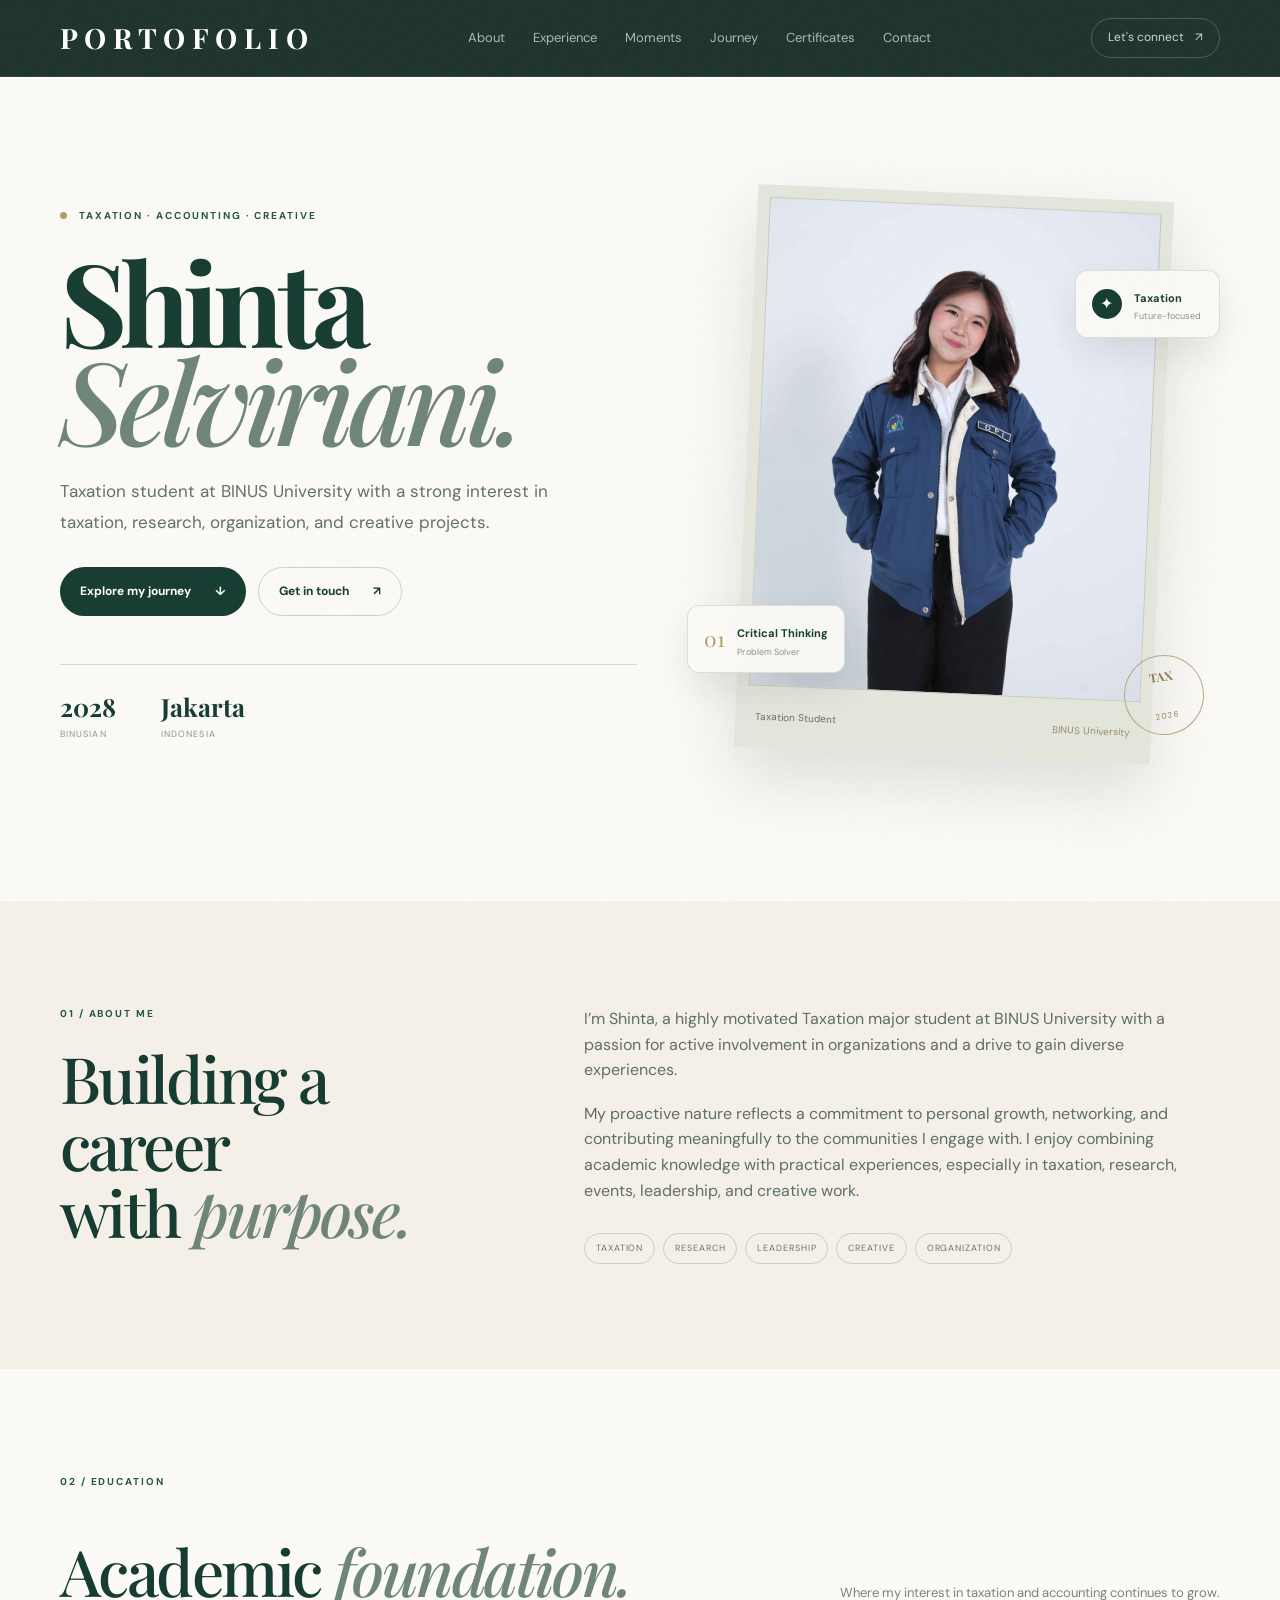
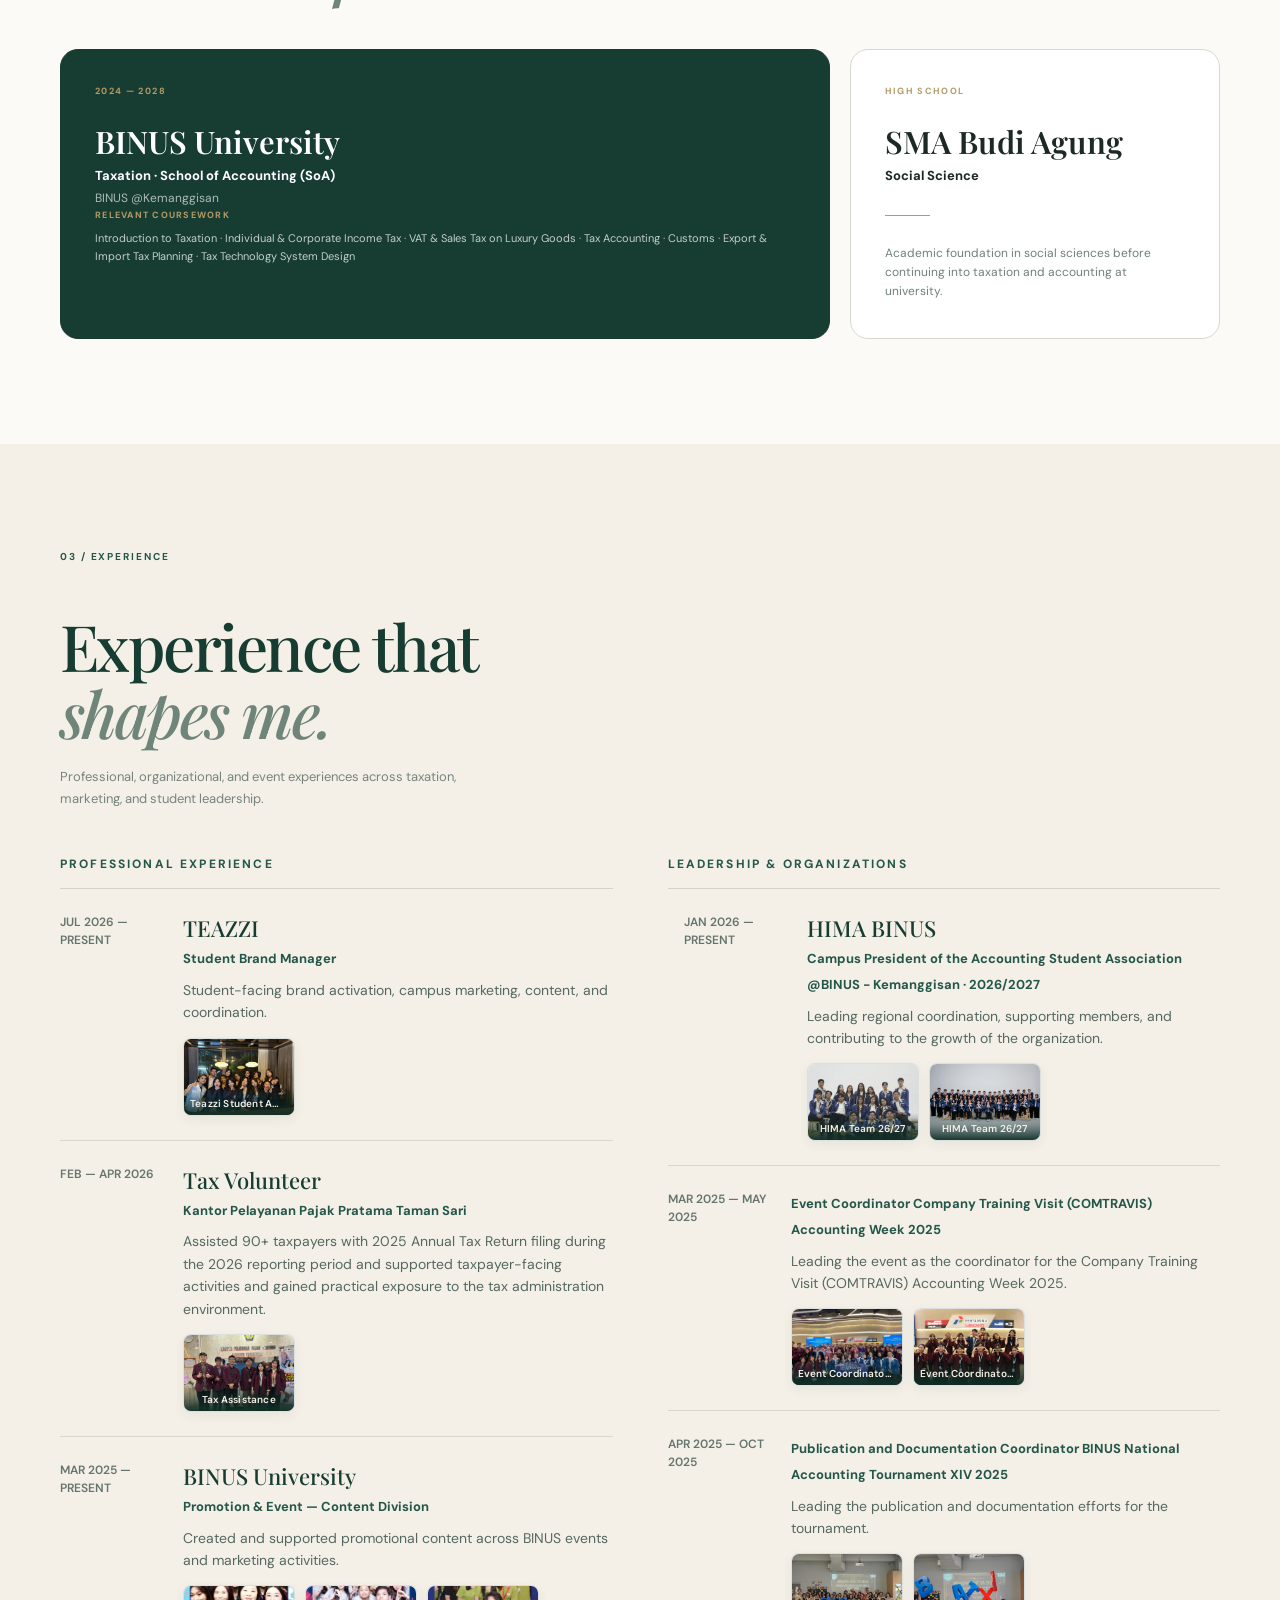
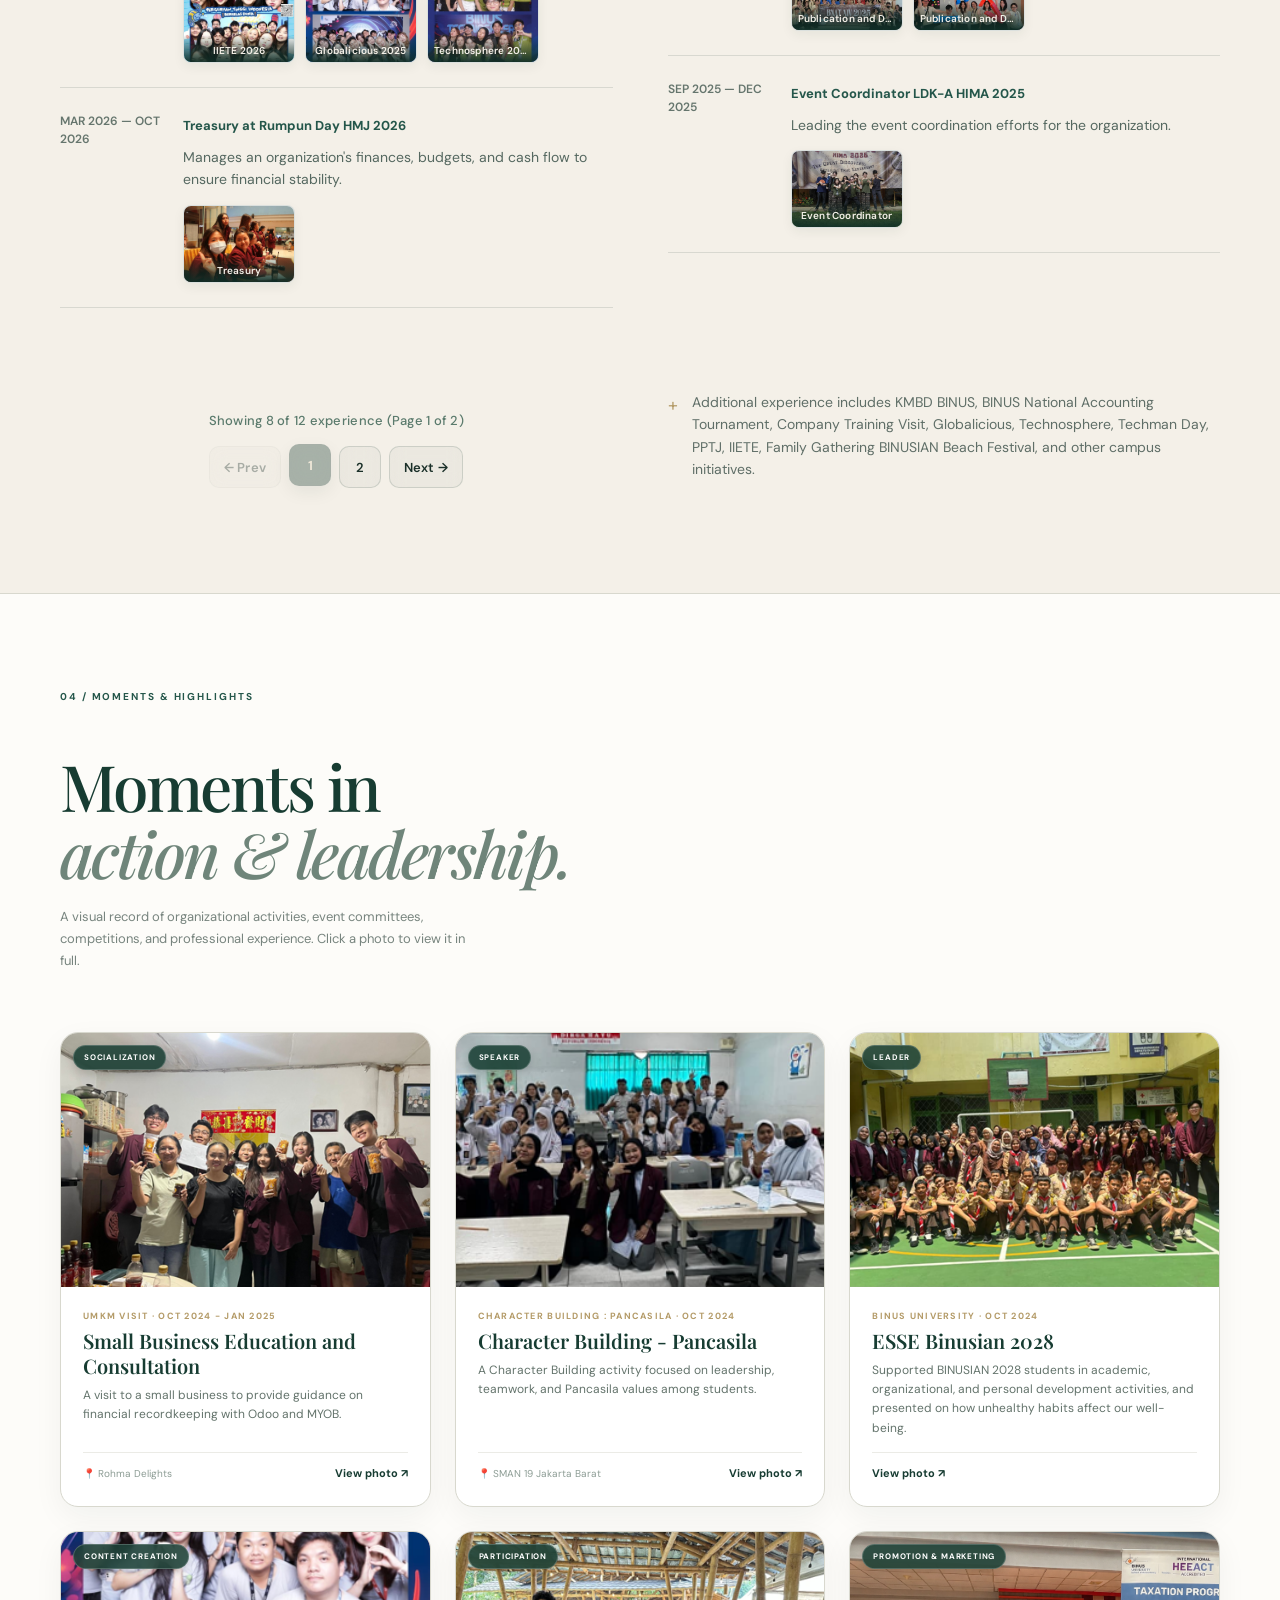
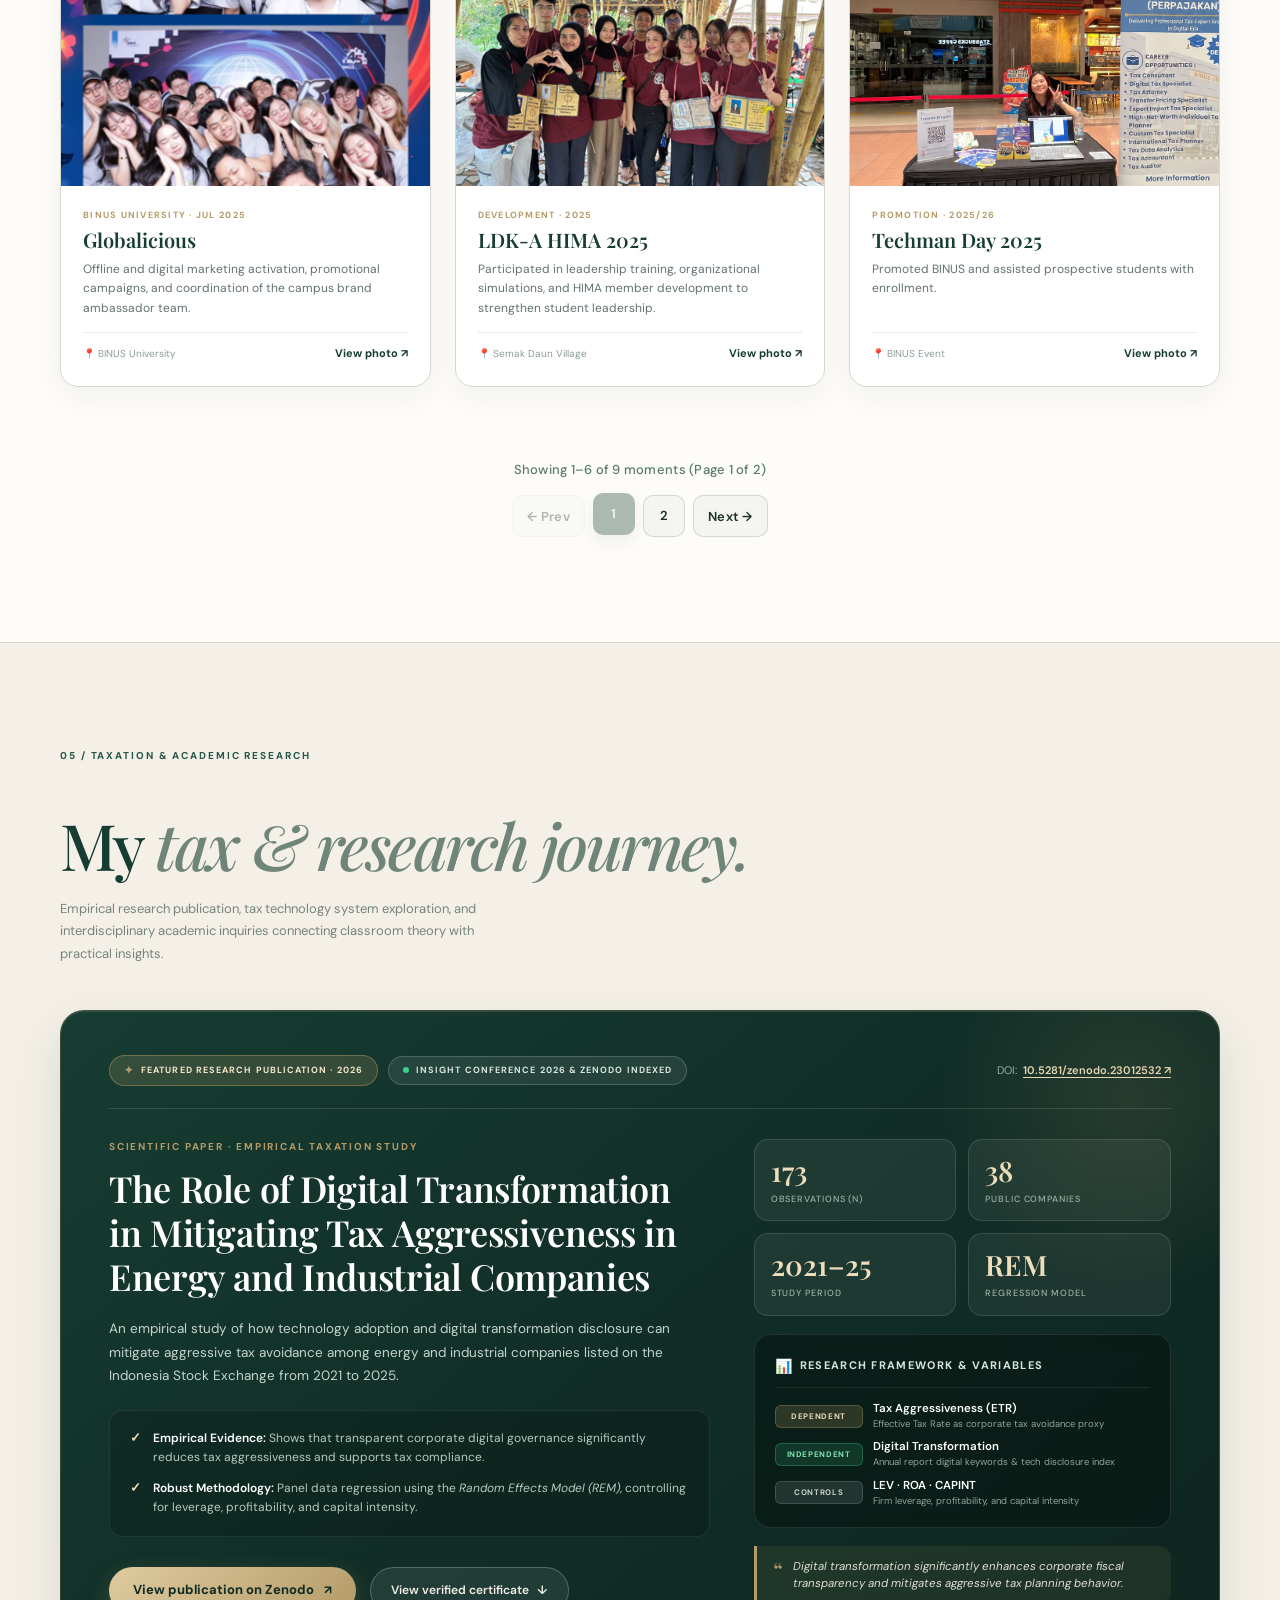
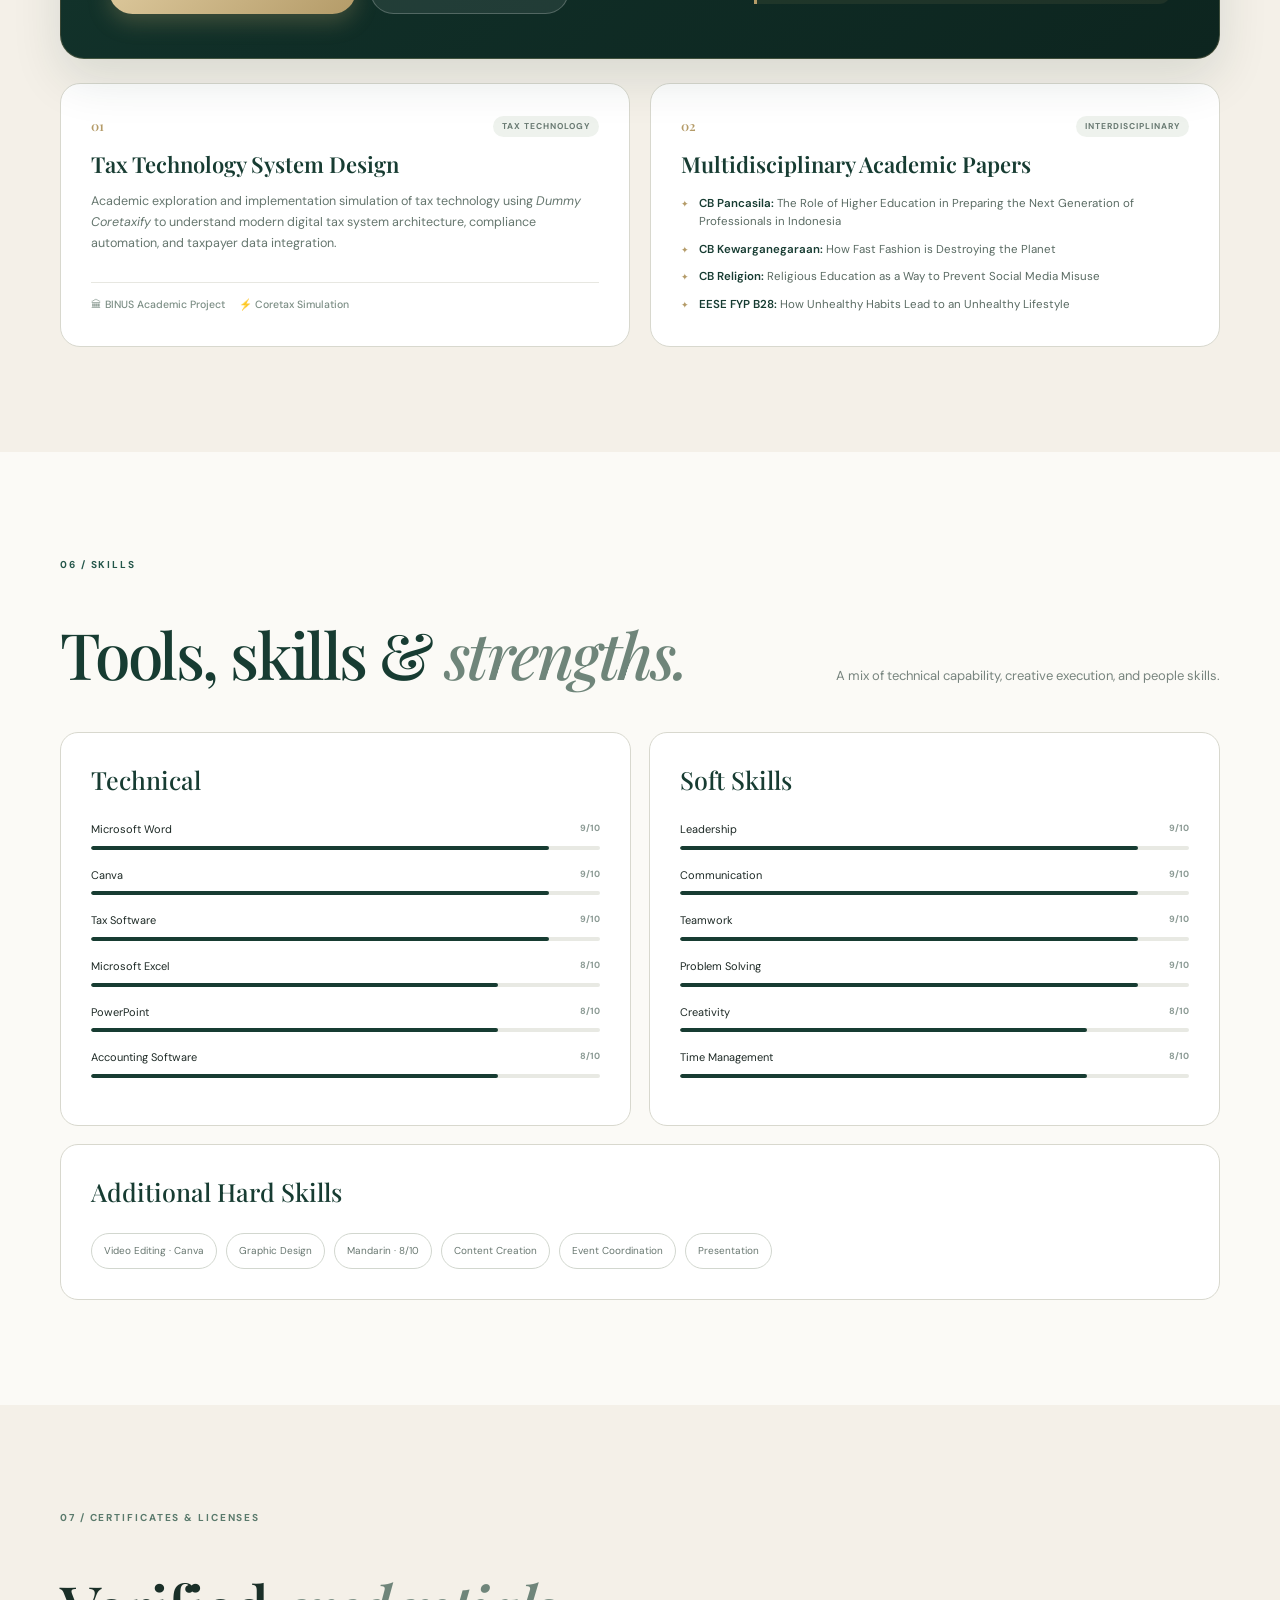
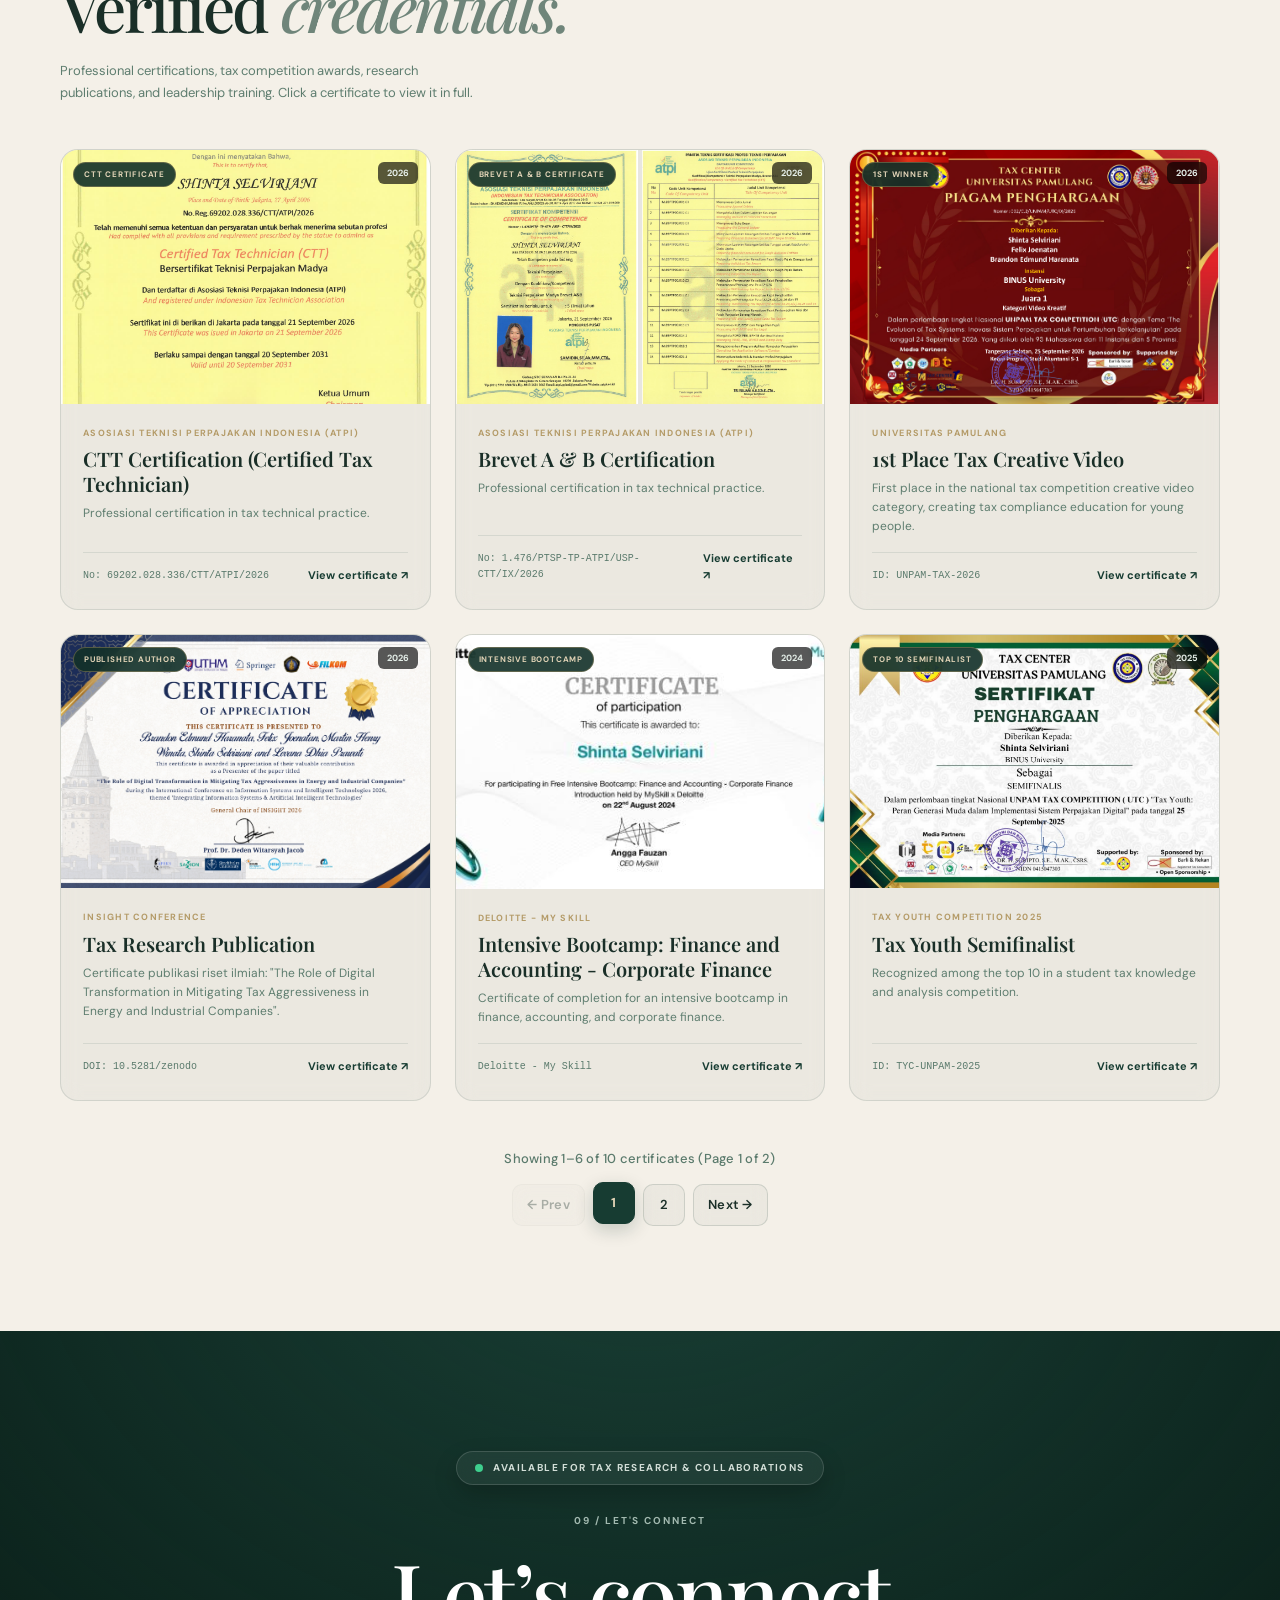
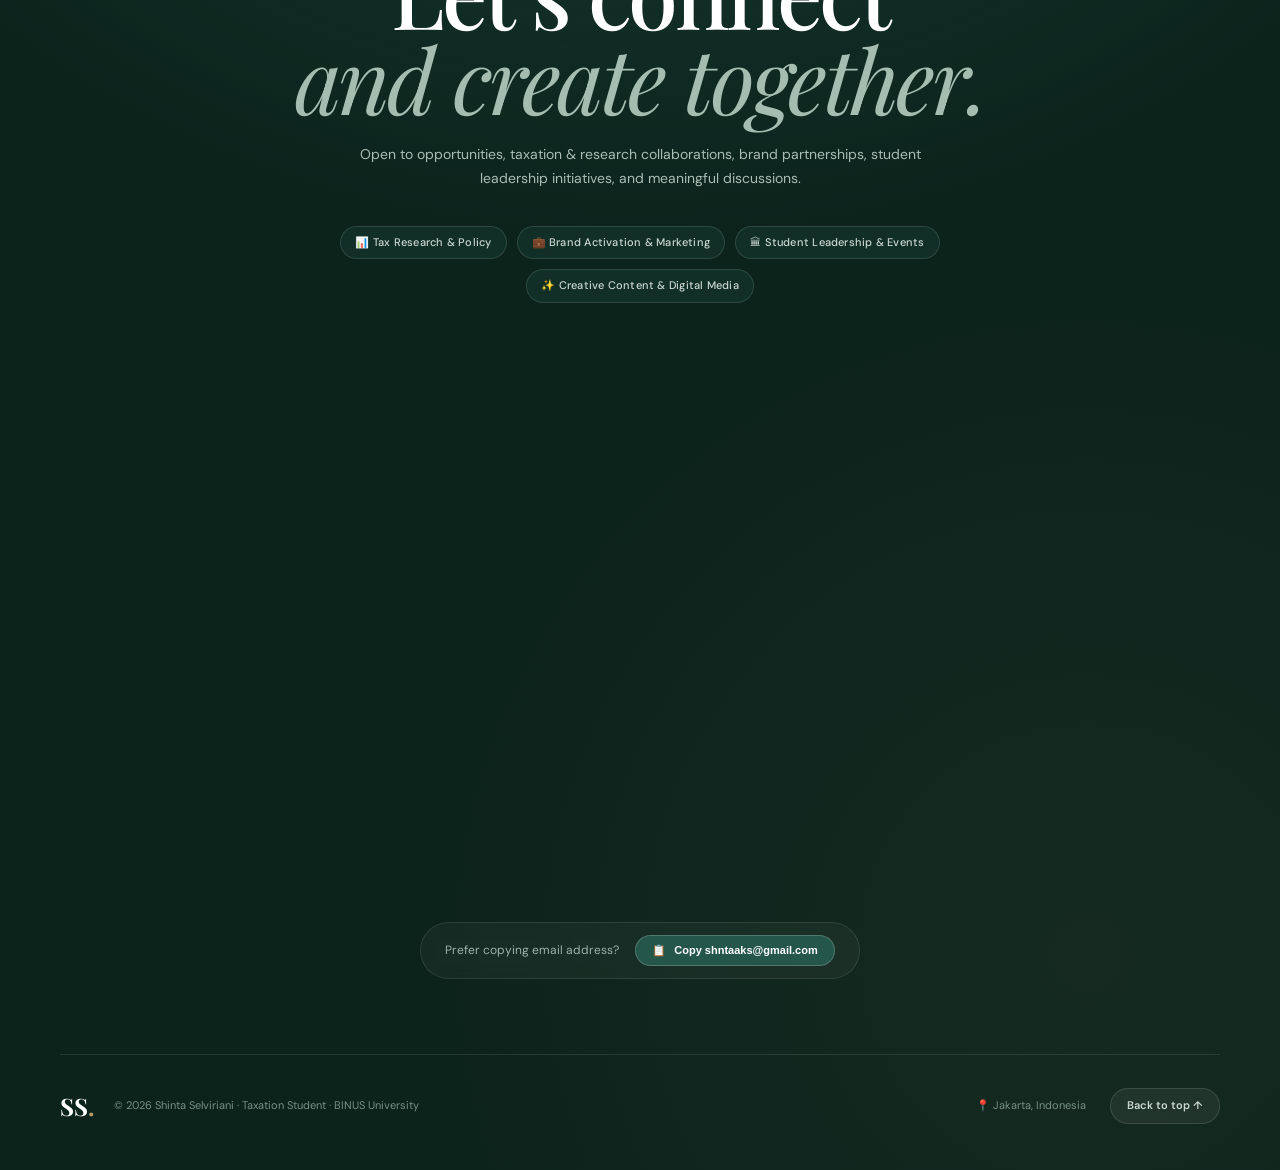
==== commit 579b0397: "Certif Fix and Moments Add" ====
--- a/index.html
+++ b/index.html
@@ -69,7 +69,7 @@
         </div>
         <div class="floating-card card-bottom">
           <span class="number">01</span>
-          <div><b>Curious mind</b><small>Always learning</small></div>
+          <div><b>Critical Thinking</b><small>Problem Solver</small></div>
         </div>
         <div class="seal">TAX<br><span>2026</span></div>
       </div>
@@ -160,10 +160,10 @@
             <b>Student Brand Manager</b>
             <p>Student-facing brand activation, campus marketing, content, and coordination.</p>
 
-            <!-- TEMPLATE FOTO PENDUKUNG (Ganti src="images/..." dengan file foto Anda) -->
+            <!-- SUPPORTING PHOTO TEMPLATE (Replace src with your photo file) -->
             <div class="exp-gallery">
               <div class="exp-photo-card" data-lightbox="true" data-title="TEAZZI Student Brand Manager"
-                data-desc="Aktivasi brand TEAZZI di kampus melalui booth event dan engagement mahasiswa."
+                data-desc="TEAZZI brand activation on campus through event booths and student engagement."
                 data-tag="BRAND ACTIVATION" data-meta="Jakarta · Jul 2026 — Present">
                 <img src="images/experience/teazi-sbm-1.jpeg"
                   alt="TEAZZI Brand Activation">
@@ -179,13 +179,13 @@
           <div>
             <h3>Tax Volunteer</h3>
             <b>Kantor Pelayanan Pajak Pratama Taman Sari</b>
-            <p>Supported taxpayer-facing activities and gained practical exposure to the tax administration
+            <p>Assisted 90+ taxpayers with 2025 Annual Tax Return filing during the 2026 reporting period and supported taxpayer-facing activities and gained practical exposure to the tax administration
               environment.</p>
 
-            <!-- TEMPLATE FOTO PENDUKUNG -->
+            <!-- SUPPORTING PHOTO TEMPLATE -->
             <div class="exp-gallery">
-              <div class="exp-photo-card" data-lightbox="true" data-title="Relawan Pajak KPP Pratama Taman Sari"
-                data-desc="Mendampingi wajib pajak orang pribadi dalam pelaporan SPT Tahunan dan edukasi perpajakan."
+              <div class="exp-photo-card" data-lightbox="true" data-title="Tax Volunteer at KPP Pratama Taman Sari"
+                data-desc="Assisted individual taxpayers with annual tax return filing and provided tax education."
                 data-tag="TAX VOLUNTEER" data-meta="KPP Pratama Taman Sari · Feb — Apr 2026">
                 <img src="images/experience/kpp-exp.jpeg"
                   alt="Tax Volunteer KPP Pratama">
@@ -203,24 +203,24 @@
             <b>Promotion & Event — Content Division</b>
             <p>Created and supported promotional content across BINUS events and marketing activities.</p>
 
-            <!-- TEMPLATE FOTO PENDUKUNG -->
+            <!-- SUPPORTING PHOTO TEMPLATE -->
             <div class="exp-gallery">
               <div class="exp-photo-card" data-lightbox="true" data-title="BINUS Promotion & Event"
-                data-desc="Produksi materi visual kreatif, dokumentasi event, dan publikasi media sosial universitas."
+                data-desc="Produced creative visual materials, documented events, and created content for the university's social media."
                 data-tag="CONTENT CREATION" data-meta="BINUS University · Feb 2025 — Present">
                 <img src="images/experience/team-promotion-1.jpeg"
                   alt="Promotion & Event Content">
                 <span class="exp-photo-badge">IIETE 2026</span>
               </div>
                <div class="exp-photo-card" data-lightbox="true" data-title="BINUS Promotion & Event"
-                data-desc="Produksi materi visual kreatif, dokumentasi event, dan publikasi media sosial universitas."
+                data-desc="Produced creative visual materials, documented events, and created content for the university's social media."
                 data-tag="CONTENT CREATION" data-meta="BINUS University · Feb 2025 — Present">
                 <img src="images/experience/team-promotion-2.jpeg"
                   alt="Promotion & Event Content">
                 <span class="exp-photo-badge">Globalicious 2025</span>
               </div>
                <div class="exp-photo-card" data-lightbox="true" data-title="BINUS Promotion & Event"
-                data-desc="Produksi materi visual kreatif, dokumentasi event, dan publikasi media sosial universitas."
+                data-desc="Produced creative visual materials, documented events, and created content for the university's social media."
                 data-tag="CONTENT CREATION" data-meta="BINUS University · Feb 2025 — Present">
                 <img src="images/experience/team-promotion-3.jpeg"
                   alt="Promotion & Event Content">
@@ -237,10 +237,10 @@
             <b>Treasury at Rumpun Day HMJ 2026</b>
             <p>Manages an organization's finances, budgets, and cash flow to ensure financial stability.</p>
 
-            <!-- TEMPLATE FOTO PENDUKUNG -->
+            <!-- SUPPORTING PHOTO TEMPLATE -->
             <div class="exp-gallery">
               <div class="exp-photo-card" data-lightbox="true" data-title="Treasury at Rumpun Day HMJ 2026"
-                data-desc="Mengatur keuangan organisasi, anggaran, dan arus kas untuk memastikan stabilitas finansial."
+                data-desc="Managed the organization's finances, budget, and cash flow to support financial stability."
                 data-tag="TREASURY" data-meta="BINUS University · Mar 2026 - Oct 2026">
                 <img src="images/experience/bendahara-rumpun-day.jpeg"
                   alt="Treasury at Rumpun Day HMJ 2026">
@@ -257,10 +257,10 @@
             <b>Freshman Partner Binusian 2029</b>
             <p>Supporting and engaging with incoming freshmen to facilitate their transition into university life.</p>
 
-            <!-- TEMPLATE FOTO PENDUKUNG -->
+            <!-- SUPPORTING PHOTO TEMPLATE -->
             <div class="exp-gallery">
               <div class="exp-photo-card" data-lightbox="true" data-title="Freshman Partner"
-                data-desc="Mendukung dan membimbing mahasiswa baru dalam proses adaptasi dan pengenalan kehidupan kampus."
+                data-desc="Supported and guided incoming students as they adjusted to university life."
                 data-tag="FRESHMAN PARTNER" data-meta="BINUS University · Jul 2025 - Jun 2026">
                 <img src="images/experience/fp-b29.jpeg"
                   alt="Freshman Partner">
@@ -272,16 +272,16 @@
           </div>
 
         <div class="timeline-item">
-          <span class="date">Nov 2025 - Des 2025</span>
+          <span class="date">Nov 2025 - Dec 2025</span>
           <div>
             <b>Volunteer Event Organizer Binus Rector Cup 2025</b>
             <p>Participated in organizing and managing the Binus Rector Cup 2025 event.</p>
 
-            <!-- TEMPLATE FOTO PENDUKUNG -->
+            <!-- SUPPORTING PHOTO TEMPLATE -->
             <div class="exp-gallery">
               <div class="exp-photo-card" data-lightbox="true" data-title="Volunteer Rector Cup"
                 data-desc=""
-                data-tag="Volunteer" data-meta="BINUS University · Nov 2025 - Des 2025">
+                data-tag="Volunteer" data-meta="BINUS University · Nov 2025 - Dec 2025">
                 <img src="images/experience/rector-cup-1.jpeg"
                   alt="Volunteer Rector Cup">
                 <span class="exp-photo-badge">Volunteer Certificate</span>
@@ -289,7 +289,7 @@
 
               <div class="exp-photo-card" data-lightbox="true" data-title="Volunteer Rector Cup"
                 data-desc=""
-                data-tag="Volunteer" data-meta="BINUS University · Nov 2025 - Des 2025">
+                data-tag="Volunteer" data-meta="BINUS University · Nov 2025 - Dec 2025">
                 <img src="images/experience/rector-cup-2.jpeg"
                   alt="Volunteer Rector Cup">
                 <span class="exp-photo-badge">Volunteer</span>
@@ -297,7 +297,7 @@
 
               <div class="exp-photo-card" data-lightbox="true" data-title="Volunteer Rector Cup"
                 data-desc=""
-                data-tag="Volunteer" data-meta="BINUS University · Nov 2025 - Des 2025">
+                data-tag="Volunteer" data-meta="BINUS University · Nov 2025 - Dec 2025">
                 <img src="images/experience/rector-cup-3.jpeg"
                   alt="Volunteer Rector Cup">
                 <span class="exp-photo-badge">Volunteer</span>
@@ -308,24 +308,24 @@
           </div>
 
         <div class="timeline-item">
-          <span class="date">Oct 2025 - Des 2025</span>
+          <span class="date">Oct 2025 - Dec 2025</span>
           <div>
             <b>Vice Chairwoman of BINUS Tax Olympics 2025</b>
             <p>Serve as Vice Chairwoman in leading the organization and execution of the BINUS Tax Olympics 2025 event.</p>
 
-            <!-- TEMPLATE FOTO PENDUKUNG -->
+            <!-- SUPPORTING PHOTO TEMPLATE -->
             <div class="exp-gallery">
               <div class="exp-photo-card" data-lightbox="true" data-title="Vice Chairwoman BINUS Tax Olympics 2025"
-                data-desc="Memimpin tim kepanitiaan dan mengatur jalannya kompetisi BINUS Tax Olympics 2025."
-                data-tag="Vice Chairwoman" data-meta="BINUS University · Oct 2025 - Des 2025">
+                data-desc="Led the organizing team and coordinated the BINUS Tax Olympics 2025 competition."
+                data-tag="Vice Chairwoman" data-meta="BINUS University · Oct 2025 - Dec 2025">
                 <img src="images/experience/chairwoman-1.jpeg"
                   alt="Vice Chairwoman BINUS Tax Olympics 2025">
                 <span class="exp-photo-badge">Vice Chairwoman</span>
               </div>
 
               <div class="exp-photo-card" data-lightbox="true" data-title="Vice Chairwoman BINUS Tax Olympics 2025"
-                data-desc="Memimpin tim kepanitiaan dan mengatur jalannya kompetisi BINUS Tax Olympics 2025."
-                data-tag="Vice Chairwoman" data-meta="BINUS University · Oct 2025 - Des 2025">
+                data-desc="Led the organizing team and coordinated the BINUS Tax Olympics 2025 competition."
+                data-tag="Vice Chairwoman" data-meta="BINUS University · Oct 2025 - Dec 2025">
                 <img src="images/experience/chairwoman-2.jpeg"
                   alt="Vice Chairwoman BINUS Tax Olympics 2025">
                 <span class="exp-photo-badge">Vice Chairwoman Certificate</span>
@@ -344,21 +344,21 @@
           <span class="date">Jan 2026 — Present</span>
           <div>
             <h3>HIMA BINUS</h3>
-            <b>Campus President of Himpunan Mahasiswa Akuntansi <br> @BINUS - Kemanggisan · 2026/2027</b>
+            <b>Campus President of the Accounting Student Association <br> @BINUS - Kemanggisan · 2026/2027</b>
             <p>Leading regional coordination, supporting members, and contributing to the growth of the
               organization.</p>
 
-            <!-- TEMPLATE FOTO PENDUKUNG -->
+            <!-- SUPPORTING PHOTO TEMPLATE -->
             <div class="exp-gallery">
               <div class="exp-photo-card" data-lightbox="true" data-title="HIMA BINUS Kemanggisan Leadership"
-                data-desc="Memimpin tim regional Kemanggisan dalam koordinasi anggota dan penyelenggaraan program kerja."
+                data-desc="Led the Kemanggisan regional team, coordinated members, and organized programs."
                 data-tag="HEAD OF REGION" data-meta="BINUS Kemanggisan · Jan 2026 — Present">
                 <img src="images/experience/hima-1.jpeg"
                   alt="HIMA Kemanggisan Leadership">
                 <span class="exp-photo-badge">HIMA Team 26/27</span>
               </div>
               <div class="exp-photo-card" data-lightbox="true" data-title="HIMA Regional Coordination"
-                data-desc="Rapat koordinasi strategi organisasi dan pembinaan keakraban anggota regional."
+                data-desc="Coordinated organizational strategy and strengthened connections among regional members."
                 data-tag="ORGANIZATION" data-meta="2026">
                 <img src="images/experience/hima-2.jpeg"
                   alt="Rapat Koordinasi HIMA">
@@ -375,17 +375,17 @@
             <b>Event Coordinator Company Training Visit (COMTRAVIS) Accounting Week 2025</b>
             <p>Leading the event as the coordinator for the Company Training Visit (COMTRAVIS) Accounting Week 2025.</p>
 
-            <!-- TEMPLATE FOTO PENDUKUNG -->
+            <!-- SUPPORTING PHOTO TEMPLATE -->
             <div class="exp-gallery">
               <div class="exp-photo-card" data-lightbox="true" data-title="Event Coordinator COMTRAVIS Accounting Week 2025"
-                data-desc="Memimpin tim dalam koordinasi dan pelaksanaan Company Training Visit (COMTRAVIS) Accounting Week 2025."
+                data-desc="Led the coordination and delivery of the Company Training Visit (COMTRAVIS) for Accounting Week 2025."
                 data-tag="EVENT COORDINATOR" data-meta="Pertamina Enduro x Fastron Lounge <br>· Mar 2025 — May 2025">
                 <img src="images/experience/event-coor-1.jpeg"
                   alt="Event Coordinator COMTRAVIS Accounting Week 2025">
                 <span class="exp-photo-badge">Event Coordinator COMTRAVIS</span>
               </div>
               <div class="exp-photo-card" data-lightbox="true" data-title="Event Coordinator COMTRAVIS Accounting Week 2025"
-                data-desc="Rapat koordinasi strategi organisasi dan pembinaan keakraban anggota regional."
+                data-desc="Coordinated organizational strategy and strengthened connections among regional members."
                 data-tag="EVENT COORDINATOR" data-meta="Pertamina Enduro x Fastron Lounge <br>· Mar 2025 — May 2025">
                 <img src="images/experience/event-coor-2.jpeg"
                   alt="Event Coordinator COMTRAVIS Accounting Week 2025">
@@ -402,17 +402,17 @@
             <b>Publication and Documentation Coordinator BINUS National Accounting Tournament XIV 2025</b>
             <p>Leading the publication and documentation efforts for the tournament.</p>
 
-            <!-- TEMPLATE FOTO PENDUKUNG -->
+            <!-- SUPPORTING PHOTO TEMPLATE -->
             <div class="exp-gallery">
               <div class="exp-photo-card" data-lightbox="true" data-title="Publication and Documentation Coordinator BINUS National Accounting Tournament XIV 2025"
-                data-desc="Memimpin tim dalam koordinasi dan pelaksanaan publikasi serta dokumentasi untuk Tournament XIV 2025."
+                data-desc="Led the team coordinating publicity and documentation for Tournament XIV 2025."
                 data-tag="PUBLICATION AND DOCUMENTATION" data-meta="BINUS National Accounting Tournament XIV 2025 <br>· Apr 2025 — Oct 2025">
                 <img src="images/experience/pubdoc-1.jpeg"
                   alt="Publication and Documentation Coordinator BINUS National Accounting Tournament XIV 2025">
                 <span class="exp-photo-badge">Publication and Documentation Coordinator</span>
               </div>
               <div class="exp-photo-card" data-lightbox="true" data-title="Publication and Documentation Coordinator BINUS National Accounting Tournament XIV 2025"
-                data-desc="Rapat koordinasi strategi organisasi dan pembinaan keakraban anggota regional."
+                data-desc="Coordinated organizational strategy and strengthened connections among regional members."
                 data-tag="PUBLICATION AND DOCUMENTATION" data-meta="BINUS National Accounting Tournament XIV 2025 <br>· Apr 2025 — Oct 2025">
                 <img src="images/experience/pubdoc-2.jpeg"
                   alt="Publication and Documentation Coordinator BINUS National Accounting Tournament XIV 2025">
@@ -425,16 +425,16 @@
           </div>
 
         <div class="timeline-item">
-          <span class="date">Sep 2025 — Des 2025</span>
+          <span class="date">Sep 2025 — Dec 2025</span>
           <div>
             <b>Event Coordinator LDK-A HIMA 2025</b>
             <p>Leading the event coordination efforts for the organization.</p>
 
-            <!-- TEMPLATE FOTO PENDUKUNG -->
+            <!-- SUPPORTING PHOTO TEMPLATE -->
             <div class="exp-gallery">
               <div class="exp-photo-card" data-lightbox="true" data-title="Event Coordinator LDK-A HIMA 2025"
                 data-desc="Event Coordinator LDK-A HIMA 2025"
-                data-tag="EVENT COORDINATOR" data-meta="LDK-A HIMA 2025 <br>· Sep 2025 — Des 2025">
+                data-tag="EVENT COORDINATOR" data-meta="LDK-A HIMA 2025 <br>· Sep 2025 — Dec 2025">
                 <img src="images/experience/ldk-a.jpeg"
                   alt="Event Coordinator LDK-A HIMA 2025">
                 <span class="exp-photo-badge">Event Coordinator</span>
@@ -444,32 +444,56 @@
         </div>
 
         <div class="timeline-item highlight">
-          <span class="date">Jan 2025 — Des 2025</span>
+          <span class="date">Jan 2025 — Dec 2025</span>
           <div>
             <h3>KMBD BINUS</h3>
             <b>Organizational Event Committee</b>
             <p>Participate in organizational activities and contribute to the growth of the organization.</p>
 
-            <!-- TEMPLATE FOTO PENDUKUNG -->
+            <!-- SUPPORTING PHOTO TEMPLATE -->
             <div class="exp-gallery">
               <div class="exp-photo-card" data-lightbox="true" data-title="KMBD BINUS Organizational Event Committee"
-                data-desc="Berpartisipasi dalam komite event PMB x DWP x KMBD BINUS 2025"
-                data-tag="HEAD OF REGION" data-meta="BINUS Kemanggisan · Jan 2025 — Des 2025">
-                <img src="images/experience/kmbd-1.jpeg"
-                  alt="KMBD BINUS Organizational Event Committee">
-                <span class="exp-photo-badge">KMBD Team 25/26</span>
-              </div>
-              <div class="exp-photo-card" data-lightbox="true" data-title="KMBD BINUS Organizational Event Committee"
-                data-desc="Berpartisipasi dalam komite event PMB x DWP x KMBD BINUS 2025"
+                data-desc="Participated in the PMB x DWP x KMBD BINUS 2025 event committee"
                 data-tag="ORGANIZATION" data-meta="2026">
                 <img src="images/experience/kmbd-2.jpeg"
                   alt="KMBD BINUS Organizational Event Committee">
                 <span class="exp-photo-badge">KMBD Team 25/26</span>
               </div>
               <div class="exp-photo-card" data-lightbox="true" data-title="KMBD BINUS Organizational Event Committee"
-                data-desc="Berpartisipasi dalam komite event PMB x DWP x KMBD BINUS 2025"
+                data-desc="Participated in the PMB x DWP x KMBD BINUS 2025 event committee"
                 data-tag="ORGANIZATION" data-meta="2026">
                 <img src="images/experience/kmbd-3.jpeg"
+                  alt="KMBD BINUS Organizational Event Committee">
+                <span class="exp-photo-badge">KMBD Team 25/26</span>
+              </div>
+            </div>
+
+          <br>
+          <span class="date">Feb 2025 — Jul 2025</span>
+          <div>
+            <b>Event Committee - Waisak 2569 B.E. / 2025 and KMBD Anniversary 2025</b>
+            <p>Participate in organizational activities and contribute to the growth of the organization as Event Committee.</p>
+
+            <!-- SUPPORTING PHOTO TEMPLATE -->
+            <div class="exp-gallery">
+              <div class="exp-photo-card" data-lightbox="true" data-title="KMBD BINUS Organizational Event Committee"
+                data-desc="Participated in the PMB x DWP x KMBD BINUS 2025 event committee"
+                data-tag="ORGANIZATION" data-meta="2026">
+                <img src="images/experience/kmbd-waisak-1.jpeg"
+                  alt="KMBD BINUS Organizational Event Committee">
+                <span class="exp-photo-badge">KMBD Waisak Team 25/26</span>
+              </div>
+              <div class="exp-photo-card" data-lightbox="true" data-title="KMBD BINUS Organizational Event Committee"
+                data-desc="Participated in the PMB x DWP x KMBD BINUS 2025 event committee"
+                data-tag="ORGANIZATION" data-meta="2026">
+                <img src="images/experience/kmbd-waisak-2.jpeg"
+                  alt="KMBD BINUS Organizational Event Committee">
+                <span class="exp-photo-badge">KMBD Team 25/26</span>
+              </div>
+              <div class="exp-photo-card" data-lightbox="true" data-title="KMBD BINUS Organizational Event Committee"
+                data-desc="Participated in the PMB x DWP x KMBD BINUS 2025 event committee"
+                data-tag="ORGANIZATION" data-meta="2026">
+                <img src="images/experience/kmbd-waisak-3.jpeg"
                   alt="KMBD BINUS Organizational Event Committee">
                 <span class="exp-photo-badge">KMBD Team 25/26</span>
               </div>
@@ -496,7 +520,7 @@
 
         <!-- ================================================================= -->
     <!-- 04 / NEW RUNNING SLIDE PHOTO GALLERY SECTION                      -->
-    <!-- Template Running Slide Foto dengan Deskripsi Singkat di Bawahnya  -->
+    <!-- Photo slideshow template with captions  -->
     <!-- ================================================================= -->
     <section id="gallery" class="section gallery-section">
       <div class="container">
@@ -504,8 +528,7 @@
         <div class="section-head">
           <div>
             <h2>Moments in<br><em>action & leadership.</em></h2>
-            <p>Dokumentasi visual dari kegiatan organisasi, kepanitiaan, kompetisi, dan pengalaman profesional. Klik
-              foto untuk melihat tampilan penuh.</p>
+            <p style="margin-top:15pt">A visual record of organizational activities, event committees, competitions, and professional experience. Click a photo to view it in full.</p>
           </div>
       </div>
       </div>
@@ -515,134 +538,188 @@
         <div class="running-slide-track">
 
           <!-- ============================================================ -->
-          <!-- SET 1 SLIDES (Template foto & deskripsi untuk diedit)       -->
+          <!-- SLIDE SET 1 (Photo and description template)       -->
           <!-- ============================================================ -->
 
-          <!-- SLIDE 1: Tax Volunteer -->
-          <article class="slide-card" data-lightbox="true" data-title="Tax Volunteer & Asistensi Pajak"
-            data-desc="Mendampingi wajib pajak orang pribadi dalam pengisian SPT Tahunan dan edukasi kepatuhan pajak di KPP Pratama Taman Sari."
-            data-tag="TAX VOLUNTEER" data-meta="KPP Pratama Taman Sari · 2026">
+          <!-- SLIDE 1: UMKM Visit -->
+          <article class="slide-card" data-lightbox="true" data-title="UMKM Visit Introduction to Accounting for Odoo and MYOB Apps"
+            data-desc="A visit to a small business to provide guidance on financial recordkeeping with Odoo and MYOB."
+            data-tag="UMKM VISIT" data-meta="Rohma Delights · Oct 2024 - Jan 2025">
             <div class="slide-img-box">
-              <span class="slide-category-pill">TEST</span>
-              <img src="https://images.unsplash.com/photo-1454165804606-c3d57bc86b40?auto=format&fit=crop&w=600&q=80"
-                alt="Tax Volunteer KPP Pratama">
+              <span class="slide-category-pill">SOCIALIZATION</span>
+              <img src="images/moments/umkm-1.jpeg"
+                alt="UMKM VISIT">
             </div>
             <div class="slide-content">
-              <div class="slide-tag">TAXATION · 2026</div>
-              <h3 class="slide-title">Asistensi SPT Tahunan</h3>
-              <p class="slide-description">Pelayanan konsultasi dan pengisian SPT bagi wajib pajak orang pribadi di
-                Kantor Pelayanan Pajak.</p>
+              <div class="slide-tag">UMKM VISIT · Oct 2024 - Jan 2025</div>
+              <h3 class="slide-title">Small Business Education and Consultation</h3>
+              <p class="slide-description">A visit to a small business to provide guidance on financial recordkeeping with Odoo and MYOB.</p>
               <div class="slide-footer">
-                <span>📍 KPP Taman Sari</span>
-                <span class="slide-view-cta">Lihat foto ↗</span>
+                <span>📍 Rohma Delights</span>
+                <span class="slide-view-cta">View photo ↗</span>
               </div>
             </div>
           </article>
 
-          <!-- SLIDE 2: HIMA BINUS -->
-          <article class="slide-card" data-lightbox="true" data-title="HIMA BINUS Kemanggisan"
-            data-desc="Memimpin koordinasi regional dan mengarahkan jalannya program kerja himpunan mahasiswa akuntansi & perpajakan."
-            data-tag="ORGANIZATION" data-meta="BINUS Kemanggisan · 2026/2027">
+          <!-- SLIDE 2: CB Building -->
+          <article class="slide-card" data-lightbox="true" data-title="Character Building - Pancasila"
+            data-desc="A Character Building activity focused on leadership, teamwork, and Pancasila values among students, including a presentation on the role of higher education in preparing Indonesia's future professionals."
+            data-tag="Character Building" data-meta="SMAN 19 Jakarta Barat · Oct 2024">
             <div class="slide-img-box">
-              <span class="slide-category-pill">Head of Region</span>
-              <img src="https://images.unsplash.com/photo-1531482615713-2afd69097998?auto=format&fit=crop&w=600&q=80"
-                alt="HIMA BINUS Leadership">
+              <span class="slide-category-pill">SPEAKER</span>
+              <img src="images/moments/cb-building-1.jpeg"
+                alt="CB BUILDING">
             </div>
             <div class="slide-content">
-              <div class="slide-tag">LEADERSHIP · 2026</div>
-              <h3 class="slide-title">HIMA Kemanggisan</h3>
-              <p class="slide-description">Koordinasi tim pengurus, regenerasi kepemimpinan, dan penyelenggaraan program
-                kerja strategis.</p>
+              <div class="slide-tag">Character Building : Pancasila · Oct 2024</div>
+              <h3 class="slide-title">Character Building - Pancasila</h3>
+              <p class="slide-description">A Character Building activity focused on leadership, teamwork, and Pancasila values among students.</p>
+              <div class="slide-footer">
+                <span>📍 SMAN 19 Jakarta Barat</span>
+                <span class="slide-view-cta">View photo ↗</span>
+              </div>
+            </div>
+          </article>
+
+          <!-- SLIDE 3: Esse 1 -->
+          <article class="slide-card" data-lightbox="true" data-title="ESSE Binusian 2028"
+            data-desc="Supported BINUSIAN 2028 students in their academic, organizational, and personal development activities."
+            data-tag="ESSE Binusian 2028" data-meta="BINUS University · Oct 2024">
+            <div class="slide-img-box">
+              <span class="slide-category-pill">LEADER</span>
+              <img src="images/moments/esse-1.jpeg"
+                alt="ESSE Binusian 2028">
+            </div>
+            <div class="slide-content">
+              <div class="slide-tag">BINUS University · Oct 2024</div>
+              <h3 class="slide-title">ESSE Binusian 2028</h3>
+              <p class="slide-description">Supported BINUSIAN 2028 students in academic, organizational, and personal development activities, and presented on how unhealthy habits affect our well-being.</p>
+              <div class="slide-footer">
+                <span class="slide-view-cta">View photo ↗</span>
+              </div>
+            </div>
+          </article>
+
+          <!-- SLIDE 4: Globalicious -->
+          <article class="slide-card" data-lightbox="true" data-title="Globalicious"
+            data-desc="Offline and digital marketing activation, promotional campaigns, and coordination of the campus brand ambassador team."
+            data-tag="CONTENT CREATION" data-meta="BINUS University · Jul 2025">
+            <div class="slide-img-box">
+              <span class="slide-category-pill">Content Creation</span>
+              <img src="images/moments/global-1.jpeg"
+                alt="Globalicious">
+            </div>
+            <div class="slide-content">
+              <div class="slide-tag">BINUS University · Jul 2025</div>
+              <h3 class="slide-title">Globalicious</h3>
+              <p class="slide-description">Offline and digital marketing activation, promotional campaigns, and coordination of the campus brand ambassador team.</p>
               <div class="slide-footer">
                 <span>📍 BINUS University</span>
-                <span class="slide-view-cta">Lihat foto ↗</span>
+                <span class="slide-view-cta">View photo ↗</span>
               </div>
             </div>
           </article>
 
-          <!-- SLIDE 3: Competition 1st Place -->
-          <article class="slide-card" data-lightbox="true" data-title="Juara 1 UNPAM Tax Competition"
-            data-desc="Meraih peringkat pertama dalam kompetisi video kreatif perpajakan dengan fokus edukasi kesadaran pajak generasi muda."
-            data-tag="COMPETITION" data-meta="Universitas Pamulang · 2026">
+          <!-- SLIDE 5: LDK-A HIMA -->
+          <article class="slide-card" data-lightbox="true" data-title="LDK-A HIMA 2025"
+            data-desc="Participated in leadership training, organizational simulations, and HIMA member development to strengthen student leadership."
+            data-tag="PROGRAM PIC" data-meta="Semak Daun Village · 2025">
             <div class="slide-img-box">
-              <span class="slide-category-pill">1st Place Winner</span>
-              <img src="images/certificates/unpam-tax-competition.jpeg"
-                alt="UNPAM Tax Competition">
+              <span class="slide-category-pill">Participation</span>
+              <img src="images/moments/ldk-a-1.jpeg"
+                alt="LDK-A HIMA 2025">
             </div>
             <div class="slide-content">
-              <div class="slide-tag">ACHIEVEMENT · 2026</div>
-              <h3 class="slide-title">UNPAM Tax Competition</h3>
-              <p class="slide-description">1st Place Creative Video Category, menyampaikan konsep perpajakan melalui
-                format visual interaktif.</p>
+              <div class="slide-tag">DEVELOPMENT · 2025</div>
+              <h3 class="slide-title">LDK-A HIMA 2025</h3>
+              <p class="slide-description">Participated in leadership training, organizational simulations, and HIMA member development to strengthen student leadership.</p>
               <div class="slide-footer">
-                <span>🏆 1st Winner</span>
-                <span class="slide-view-cta">Lihat foto ↗</span>
+                <span>📍 Semak Daun Village</span>
+                <span class="slide-view-cta">View photo ↗</span>
               </div>
             </div>
           </article>
 
-          <!-- SLIDE 4: TEAZZI Brand Activation -->
-          <article class="slide-card" data-lightbox="true" data-title="TEAZZI Student Brand Manager"
-            data-desc="Pelaksanaan kampanye pemasaran langsung di kampus untuk meningkatkan brand visibility dan antusiasme mahasiswa."
-            data-tag="BRANDING" data-meta="Jakarta · 2026">
+          <!-- SLIDE 6: BINUS Promotion & Event -->
+          <article class="slide-card" data-lightbox="true" data-title="Techman Day 2025"
+            data-desc="Promoted BINUS and assisted prospective students with enrollment."
+            data-tag="PROMOTION" data-meta="BINUS · 2025">
             <div class="slide-img-box">
-              <span class="slide-category-pill">Brand Manager</span>
-              <img src="https://images.unsplash.com/photo-1556740758-90de374c12ad?auto=format&fit=crop&w=600&q=80"
-                alt="TEAZZI Brand Activation">
+              <span class="slide-category-pill">PROMOTION & MARKETING</span>
+              <img src="images/moments/techman-day.jpeg"
+                alt="BINUS Promotion & Event">
             </div>
             <div class="slide-content">
-              <div class="slide-tag">MARKETING · 2026</div>
-              <h3 class="slide-title">TEAZZI Brand Activation</h3>
-              <p class="slide-description">Aktivasi pemasaran offline & digital, kampanye promosi, dan koordinasi tim
-                brand ambassador kampus.</p>
+              <div class="slide-tag">PROMOTION · 2025/26</div>
+              <h3 class="slide-title">Techman Day 2025</h3>
+              <p class="slide-description">Promoted BINUS and assisted prospective students with enrollment.</p>
               <div class="slide-footer">
-                <span>📍 Campus Marketing</span>
-                <span class="slide-view-cta">Lihat foto ↗</span>
+                <span>📍 BINUS Event</span>
+                <span class="slide-view-cta">View photo ↗</span>
               </div>
             </div>
           </article>
 
-          <!-- SLIDE 5: LDK-A HIMA -->
-          <article class="slide-card" data-lightbox="true" data-title="LDK-A HIMA 2027"
-            data-desc="Penanggung jawab pelaksanaan program kaderisasi dan pelatihan kepemimpinan aktivis baru HIMA BINUS."
-            data-tag="PROGRAM PIC" data-meta="BINUS · 2026">
+           <!-- SLIDE 7: Company Visit - KPMG -->
+          <article class="slide-card" data-lightbox="true" data-title="Company Visit - KPMG"
+            data-desc="Visited KPMG to learn about professional life, business practices, and career opportunities in financial services."
+            data-tag="COMPANY VISIT" data-meta="KPMG · May 2025">
             <div class="slide-img-box">
-              <span class="slide-category-pill">Person in Charge</span>
-              <img src="https://images.unsplash.com/photo-1517048676732-d65bc937f952?auto=format&fit=crop&w=600&q=80"
-                alt="LDK-A HIMA 2027">
+              <span class="slide-category-pill">COMPANY VISIT</span>
+              <img src="images/moments/kpmg.jpeg"
+                alt="Company Visit - KPMG">
             </div>
             <div class="slide-content">
-              <div class="slide-tag">DEVELOPMENT · 2026</div>
-              <h3 class="slide-title">LDK-A HIMA 2027</h3>
-              <p class="slide-description">Mendesain kurikulum latihan kepemimpinan, simulasi organisasi, dan pembinaan
-                karakter anggota.</p>
+              <div class="slide-tag">COMPANY VISIT · May 2025</div>
+              <h3 class="slide-title">Company Visit - KPMG</h3>
+              <p class="slide-description">Visited KPMG to learn about professional life, business practices, and career opportunities in financial services.</p>
+              <div class="slide-footer">
+                <span>📍 KPMG</span>
+                <span class="slide-view-cta">View photo ↗</span>
+              </div>
+            </div>
+          </article>
+
+           <!-- SLIDE 8:  Annual Marketing Training - 2025 -->
+          <article class="slide-card" data-lightbox="true" data-title="Annual Marketing Training - 2025"
+            data-desc="Attended annual marketing training to strengthen marketing skills and strategy for an evolving business landscape."
+            data-tag="TRAINING" data-meta="BINUS University · May 2025">
+            <div class="slide-img-box">
+              <span class="slide-category-pill">TRAINING</span>
+              <img src="images/moments/ams.jpeg"
+                alt="Annual Marketing Training - 2025">
+            </div>
+            <div class="slide-content">
+              <div class="slide-tag">TRAINING · May 2025</div>
+              <h3 class="slide-title">Annual Marketing Training - 2025</h3>
+              <p class="slide-description">Attended annual marketing training to strengthen marketing skills and strategy for an evolving business landscape.</p>
               <div class="slide-footer">
                 <span>📍 BINUS University</span>
-                <span class="slide-view-cta">Lihat foto ↗</span>
+                <span class="slide-view-cta">View photo ↗</span>
               </div>
             </div>
           </article>
 
-          <!-- SLIDE 6: BINUS Promotion & Event -->
-          <article class="slide-card" data-lightbox="true" data-title="Promotion & Event Content Division"
-            data-desc="Mendukung kegiatan publikasi dan liputan dokumentasi acara-acara besar di lingkungan BINUS University."
-            data-tag="CREATIVE" data-meta="BINUS · 2025–2026">
+          <!-- SLIDE 9:  Pre-FYP BINUSIAN 2029 -->
+          <article class="slide-card" data-lightbox="true" data-title="Pre-FYP BINUSIAN 2029"
+            data-desc="Participated in pre-FYP activities to prepare for the study program at BINUS University."
+            data-tag="COMMITTEE" data-meta="BINUS University · May 2025">
             <div class="slide-img-box">
-              <span class="slide-category-pill">Content & Event</span>
-              <img src="https://images.unsplash.com/photo-1522071820081-009f0129c71c?auto=format&fit=crop&w=600&q=80"
-                alt="BINUS Promotion & Event">
+              <span class="slide-category-pill">COMMITTEE</span>
+              <img src="images/moments/pre-fyp.jpeg"
+                alt="Pre-FYP BINUSIAN 2029">
             </div>
             <div class="slide-content">
-              <div class="slide-tag">PROMOTION · 2025/26</div>
-              <h3 class="slide-title">Campus Event Content</h3>
-              <p class="slide-description">Penyusunan konten media sosial, video recap kegiatan, dan pengelolaan materi
-                visual promosi.</p>
+              <div class="slide-tag">BINUS University · May 2025</div>
+              <h3 class="slide-title">Pre-FYP BINUSIAN 2029</h3>
+              <p class="slide-description">Participated in pre-FYP activities to prepare for the study program at BINUS University.</p>
               <div class="slide-footer">
-                <span>📍 BINUS Event</span>
-                <span class="slide-view-cta">Lihat foto ↗</span>
+                <span>📍 BINUS University</span>
+                <span class="slide-view-cta">View photo ↗</span>
               </div>
             </div>
           </article>
+
 
         </div>
       </div>
@@ -663,7 +740,7 @@
         <div class="section-head">
           <div>
             <h2>My <em>tax & research journey.</em></h2>
-            <p>Empirical research publication, tax technology system exploration, and interdisciplinary academic
+            <p style="margin-top:15pt">Empirical research publication, tax technology system exploration, and interdisciplinary academic
               inquiries connecting classroom theory with practical insights.</p>
           </div>
         </div>
@@ -697,25 +774,20 @@
               </h3>
 
               <p class="tax-paper-abstract">
-                Penelitian empiris yang mengkaji pengaruh adopsi teknologi dan pengungkapan transformasi digital dalam
-                memitigasi praktik penghindaran pajak agresif pada perusahaan sektor energi dan industri yang terdaftar
-                di Bursa Efek Indonesia (BEI) periode 2021–2025.
+                An empirical study of how technology adoption and digital transformation disclosure can mitigate aggressive tax avoidance among energy and industrial companies listed on the Indonesia Stock Exchange from 2021 to 2025.
               </p>
 
               <div class="tax-paper-highlights">
                 <div class="tax-highlight-point">
                   <span class="tax-check-icon">✓</span>
                   <div>
-                    <strong>Empirical Evidence:</strong> Membuktikan bahwa tata kelola digital korporasi yang transparan
-                    secara signifikan menekan praktik agresivitas pajak dan mendorong kepatuhan fiskal.
+                    <strong>Empirical Evidence:</strong> Shows that transparent corporate digital governance significantly reduces tax aggressiveness and supports tax compliance.
                   </div>
                 </div>
                 <div class="tax-highlight-point">
                   <span class="tax-check-icon">✓</span>
                   <div>
-                    <strong>Robust Methodology:</strong> Pengujian regresi data panel menggunakan pendekatan <em>Random
-                      Effects Model (REM)</em> serta pengendalian variabel Leverage, Profitabilitas, dan Intensitas
-                    Modal.
+                    <strong>Robust Methodology:</strong> Panel data regression using the <em>Random Effects Model (REM)</em>, controlling for leverage, profitability, and capital intensity.
                   </div>
                 </div>
               </div>
@@ -809,9 +881,9 @@
             </div>
             <h3 class="tax-sub-title">Tax Technology System Design</h3>
             <p class="tax-sub-desc">
-              Eksplorasi akademik dan simulasi implementasi teknologi perpajakan berbasis <em>Dummy Coretaxify</em>
-              untuk memahami arsitektur sistem perpajakan digital modern, otomatisasi kepatuhan, dan integrasi data
-              Wajib Pajak.
+              Academic exploration and implementation simulation of tax technology using <em>Dummy Coretaxify</em>
+              to understand modern digital tax system architecture, compliance automation, and taxpayer data
+              integration.
             </p>
             <div class="tax-sub-meta">
               <span>🏛 BINUS Academic Project</span>
@@ -828,8 +900,7 @@
             <div class="tax-sub-paper-list">
               <div class="paper-item">
                 <span class="paper-bullet">✦</span>
-                <p><strong>CB Pancasila:</strong> Peran Perguruan Tinggi dalam Mempersiapkan Generasi Profesional di
-                  Indonesia</p>
+                <p><strong>CB Pancasila:</strong> The Role of Higher Education in Preparing the Next Generation of Professionals in Indonesia</p>
               </div>
               <div class="paper-item">
                 <span class="paper-bullet">✦</span>
@@ -837,11 +908,11 @@
               </div>
               <div class="paper-item">
                 <span class="paper-bullet">✦</span>
-                <p><strong>CB Agama:</strong> Pendidikan Agama Sebagai Upaya Pencegahan Penyalahgunaan Media Sosial</p>
+                <p><strong>CB Religion:</strong> Religious Education as a Way to Prevent Social Media Misuse</p>
               </div>
               <div class="paper-item">
                 <span class="paper-bullet">✦</span>
-                <p><strong>EESE FYP B28:</strong> Pola Hidup yang Tidak Sehat diakibatkan Oleh Kebiasaan yang Buruk</p>
+                <p><strong>EESE FYP B28:</strong> How Unhealthy Habits Lead to an Unhealthy Lifestyle</p>
               </div>
             </div>
           </article>
@@ -923,7 +994,7 @@
 
     <!-- ================================================================= -->
 <!-- 07 / CERTIFICATES & LICENSES                                      -->
-<!-- Template Sertifikat & Lisensi (Dapat disesuaikan dengan file Anda)-->
+<!-- Certificate and license section-->
 <!-- ================================================================= -->
 <section id="certificates" class="section certificates-section">
   <div class="container">
@@ -931,26 +1002,26 @@
     <div class="section-head">
       <div>
         <h2>Verified <em>credentials.</em></h2>
-        <p>Sertifikat kompetensi, penghargaan kompetisi perpajakan, publikasi riset, dan pelatihan kepemimpinan.
-          Klik sertifikat untuk melihat tampilan penuh.</p>
+        <p style="margin-top:15pt">Professional certifications, tax competition awards, research publications, and leadership training.
+          Click a certificate to view it in full.</p>
       </div>
     </div>
 
     <div class="cert-grid">
 
-      <!-- SERTIFIKAT 0: Sertifikasi CTT -->
-      <article class="cert-card" data-lightbox="true" data-title="Sertifikasi CTT (Certified Tax Technician)"
-        data-desc="Sertifikat kompetensi dalam bidang teknisi perpajakan terkemuka."
+      <!-- CERTIFICATE 0: Sertifikasi CTT -->
+      <article class="cert-card" data-lightbox="true" data-title="CTT Certification (Certified Tax Technician)"
+        data-desc="Professional certification in tax technical practice."
         data-tag="Certification · CTT (Certified Tax Technician)" data-meta="Asosiasi Teknisi Perpajakan Indonesia (ATPI) · 2026">
         <div class="cert-img-wrap">
           <span class="cert-badge">CTT Certificate</span>
           <span class="cert-year">2026</span>
-          <img src="images/certificates/ctt-1.jpeg" alt="Sertifikat Sertifikasi CTT">
+          <img src="images/certificates/ctt-1.jpeg" alt="CTT Certification Certificate">
         </div>
         <div class="cert-body">
           <span class="cert-issuer">Asosiasi Teknisi Perpajakan Indonesia (ATPI)</span>
-          <h3 class="cert-title">Sertifikasi CTT (Certified Tax Technician)</h3>
-          <p class="cert-desc">Sertifikat kompetensi dalam bidang teknisi perpajakan terkemuka.</p>
+          <h3 class="cert-title">CTT Certification (Certified Tax Technician)</h3>
+          <p class="cert-desc">Professional certification in tax technical practice.</p>
           <div class="cert-footer">
             <span class="cert-id">No: 69202.028.336/CTT/ATPI/2026</span>
             <span class="cert-cta">View certificate ↗</span>
@@ -958,22 +1029,22 @@
         </div>
       </article>
 
-       <!-- SERTIFIKAT 1: Sertifikasi Brevet AB -->
-      <article class="cert-card" data-lightbox="true" data-title="Sertifikasi Pelatihan Brevet A & B"
-        data-desc="Sertifikat Pelatihan BREVET A & B."
+       <!-- CERTIFICATE 1: Sertifikasi Brevet AB -->
+      <article class="cert-card" data-lightbox="true" data-title="Brevet A & B Training Certification"
+        data-desc="Brevet A & B training certificate."
         data-tag="Training · Brevet A & B" data-meta="Asosiasi Teknisi Perpajakan Indonesia (ATPI) · 2026">
         <div class="cert-img-wrap">
           <span class="cert-badge">Brevet A & B Certificate</span>
           <span class="cert-year">2026</span>
           <div class="cert-img-pair">
-            <img src="images/certificates/brevet-ab-1.jpeg" alt="Sertifikat Brevet A">
-            <img src="images/certificates/brevet-ab-2.jpeg" alt="Sertifikat Brevet B">
+            <img src="images/certificates/brevet-ab-1.jpeg" alt="Brevet A Certificate">
+            <img src="images/certificates/brevet-ab-2.jpeg" alt="Brevet B Certificate">
           </div>
         </div>
         <div class="cert-body">
           <span class="cert-issuer">Asosiasi Teknisi Perpajakan Indonesia (ATPI)</span>
-          <h3 class="cert-title">Sertifikasi Brevet A & B</h3>
-          <p class="cert-desc">Sertifikat kompetensi dalam bidang teknisi perpajakan terkemuka.</p>
+          <h3 class="cert-title">Brevet A & B Certification</h3>
+          <p class="cert-desc">Professional certification in tax technical practice.</p>
           <div class="cert-footer">
             <span class="cert-id">No: 1.476/PTSP-TP-ATPI/USP-CTT/IX/2026</span>
             <span class="cert-cta">View certificate ↗</span>
@@ -981,20 +1052,20 @@
         </div>
       </article>
 
-      <!-- SERTIFIKAT 2: Juara 1 UNPAM Tax Competition -->
-      <article class="cert-card" data-lightbox="true" data-title="Juara 1 UNPAM Tax Competition 2026"
-        data-desc="Sertifikat penghargaan Juara 1 dalam kompetisi video kreatif perpajakan tingkat universitas kategori video edukasi kepatuhan pajak."
+      <!-- CERTIFICATE 2: 1st Place, UNPAM Tax Competition -->
+      <article class="cert-card" data-lightbox="true" data-title="1st Place, UNPAM Tax Competition 2026"
+        data-desc="Award certificate for first place in a university-level tax creative video competition, in the tax compliance education category."
         data-tag="TAX COMPETITION · 1ST PLACE" data-meta="Universitas Pamulang · 2026">
         <div class="cert-img-wrap">
           <span class="cert-badge">1st Winner</span>
           <span class="cert-year">2026</span>
-          <img src="images/certificates/unpam-tax-competition.jpeg" alt="Sertifikat Juara 1 UNPAM Tax Competition">
+          <img src="images/certificates/unpam-tax-competition.jpeg" alt="Certificate 1st Place, UNPAM Tax Competition">
         </div>
         <div class="cert-body">
           <span class="cert-issuer">Universitas Pamulang</span>
           <h3 class="cert-title">1st Place Tax Creative Video</h3>
-          <p class="cert-desc">Penghargaan Juara 1 kompetisi perpajakan nasional kategori video kreatif edukasi
-            kepatuhan pajak generasi muda.</p>
+          <p class="cert-desc">First place in the national tax competition creative video category, creating
+            tax compliance education for young people.</p>
           <div class="cert-footer">
             <span class="cert-id">ID: UNPAM-TAX-2026</span>
             <span class="cert-cta">View certificate ↗</span>
@@ -1002,19 +1073,19 @@
         </div>
       </article>
 
-      <!-- SERTIFIKAT 3: Published Research Insight Conference -->
+      <!-- CERTIFICATE 3: Published Research Insight Conference -->
       <article class="cert-card" data-lightbox="true" data-title="Insight Conference 2026 Certificate of Publication"
-        data-desc="Sertifikat pemakalah dan publikasi riset ilmiah mengenai peran transformasi digital dalam memitigasi tax aggressiveness."
+        data-desc="Presenter and publication certificate for research on how digital transformation can mitigate tax aggressiveness."
         data-tag="RESEARCH & PUBLICATION" data-meta="Insight Conference · 2026">
         <div class="cert-img-wrap">
           <span class="cert-badge">Published Author</span>
           <span class="cert-year">2026</span>
-          <img src="images/certificates/tax-research-publication.jpeg" alt="Sertifikat Publikasi Riset Perpajakan">
+          <img src="images/certificates/tax-research-publication.jpeg" alt="Tax Research Publication Certificate">
         </div>
         <div class="cert-body">
           <span class="cert-issuer">Insight Conference</span>
           <h3 class="cert-title">Tax Research Publication</h3>
-          <p class="cert-desc">Sertifikat publikasi riset ilmiah: "The Role of Digital Transformation in Mitigating
+          <p class="cert-desc">Certificate publikasi riset ilmiah: "The Role of Digital Transformation in Mitigating
             Tax Aggressiveness in Energy and Industrial Companies".</p>
           <div class="cert-footer">
             <span class="cert-id">DOI: 10.5281/zenodo</span>
@@ -1023,19 +1094,19 @@
         </div>
       </article>
 
-      <!-- SERTIFIKAT 4: Intensive Bootcamp -->
+      <!-- CERTIFICATE 4: Intensive Bootcamp -->
       <article class="cert-card" data-lightbox="true" data-title="Intensive Bootcamp: Finance and Accounting - Corporate Finance"
-        data-desc="Sertifikasi keberhasilan dalam program bootcamp intensif tentang keuangan dan akuntansi - keuangan perusahaan."
+        data-desc="Certificate of completion for an intensive bootcamp in finance, accounting, and corporate finance."
         data-tag="EDUCATION" data-meta="Binus University · 2024">
         <div class="cert-img-wrap">
           <span class="cert-badge">Intensive Bootcamp</span>
           <span class="cert-year">2024</span>
-          <img src="images/certificates/intensive-bootcamp.jpeg" alt="Sertifikat Intensive Bootcamp Finance and Accounting">
+          <img src="images/certificates/intensive-bootcamp.jpeg" alt="Certificate Intensive Bootcamp Finance and Accounting">
         </div>
         <div class="cert-body">
-          <span class="cert-issuer"></span>
+          <span class="cert-issuer">Deloitte - My Skill</span>
           <h3 class="cert-title">Intensive Bootcamp: Finance and Accounting - Corporate Finance</h3>
-          <p class="cert-desc">Sertifikasi keberhasilan dalam program bootcamp intensif tentang keuangan dan akuntansi - keuangan perusahaan.</p>
+          <p class="cert-desc">Certificate of completion for an intensive bootcamp in finance, accounting, and corporate finance.</p>
           <div class="cert-footer">
             <span class="cert-id">Deloitte - My Skill</span>
             <span class="cert-cta">View certificate ↗</span>
@@ -1043,20 +1114,19 @@
         </div>
       </article>
 
-      <!-- SERTIFIKAT 5: Top 10 Semifinalist Tax Youth Competition -->
+      <!-- CERTIFICATE 5: Top 10 Semifinalist Tax Youth Competition -->
       <article class="cert-card" data-lightbox="true" data-title="Top 10 Semifinalist Tax Youth Competition"
-        data-desc="Sertifikat apresiasi semifinalis 10 besar kompetisi perpajakan mahasiswa tingkat nasional di Universitas Pamulang."
+        data-desc="Certificate recognizing a top 10 semifinalist finish in Universitas Pamulang?s national student tax competition."
         data-tag="TAX COMPETITION" data-meta="Universitas Pamulang · 2025">
         <div class="cert-img-wrap">
           <span class="cert-badge">Top 10 Semifinalist</span>
           <span class="cert-year">2025</span>
-          <img src="images/certificates/tax-youth-semifinalist.jpeg" alt="Sertifikat Tax Youth Competition">
+          <img src="images/certificates/tax-youth-semifinalist.jpeg" alt="Tax Youth Competition Certificate">
         </div>
         <div class="cert-body">
           <span class="cert-issuer">Tax Youth Competition 2025</span>
           <h3 class="cert-title">Tax Youth Semifinalist</h3>
-          <p class="cert-desc">Apresiasi peringkat 10 besar dalam kompetisi pemahaman dan analisis perpajakan
-            mahasiswa.</p>
+          <p class="cert-desc">Recognized among the top 10 in a student tax knowledge and analysis competition.</p>
           <div class="cert-footer">
             <span class="cert-id">ID: TYC-UNPAM-2025</span>
             <span class="cert-cta">View certificate ↗</span>
@@ -1064,20 +1134,19 @@
         </div>
       </article>
 
-      <!-- SERTIFIKAT 6: LDK-A HIMA BINUS -->
-      <article class="cert-card" data-lightbox="true" data-title="Sertifikat Kelulusan LDK-A HIMA BINUS"
-        data-desc="Sertifikat kelulusan Latihan Dasar Kepemimpinan Aktivis (LDK-A) HIMA BINUS Kemanggisan."
+      <!-- CERTIFICATE 6: LDK-A HIMA BINUS -->
+      <article class="cert-card" data-lightbox="true" data-title="Certificate Kelulusan LDK-A HIMA BINUS"
+        data-desc="Certificate of completion for HIMA BINUS Kemanggisan?s Basic Leadership Training for Activists (LDK-A)."
         data-tag="LEADERSHIP CERTIFICATION" data-meta="HIMA BINUS · 2025">
         <div class="cert-img-wrap">
           <span class="cert-badge">Leadership Pass</span>
           <span class="cert-year">2025</span>
-          <img src="images/certificates/speaker-ldk-a.jpeg" alt="Sertifikat LDK-A HIMA BINUS">
+          <img src="images/certificates/speaker-ldk-a.jpeg" alt="HIMA BINUS LDK-A Certificate">
         </div>
         <div class="cert-body">
           <span class="cert-issuer">HIMA BINUS @Kemanggisan</span>
-          <h3 class="cert-title">Speaker at Latihan Dasar Kepemimpinan Aktivis 2026</h3>
-          <p class="cert-desc">Apresiasi atas kontribusi dalam memberikan wawasan kepemimpinan kepada calon aktivis
-            baru.</p>
+          <h3 class="cert-title">Speaker at Basic Leadership Training for Activists 2026</h3>
+          <p class="cert-desc">Recognized for sharing leadership insights with prospective activists.</p>
           <div class="cert-footer">
             <span class="cert-id">HIMA-LDKA-2025</span>
             <span class="cert-cta">View certificate ↗</span>
@@ -1085,20 +1154,20 @@
         </div>
       </article>
 
-      <!-- SERTIFIKAT 7: Bakti BCA -->
+      <!-- CERTIFICATE 7: Bakti BCA -->
       <article class="cert-card" data-lightbox="true" data-title="Bakti BCA Certificate of Participation"
-        data-desc="Sertifikat partisipasi dalam program edukasi literasi keuangan."
+        data-desc="Certificate of participation in a financial literacy education program."
         data-tag="PARTICIPATION" data-meta="BINUS University · 2025">
         <div class="cert-img-wrap">
           <span class="cert-badge">Participation</span>
           <span class="cert-year">2025</span>
           <img src="images/certificates/bakti-bca.jpeg"
-            alt="Sertifikat Bakti BCA">
+            alt="Bakti BCA Certificate">
         </div>
         <div class="cert-body">
           <span class="cert-issuer">Bakti BCA</span>
           <h3 class="cert-title">Certification of Participation</h3>
-          <p class="cert-desc">Sertifikat partisipasi dalam kursus edukasi literasi keuangan yang diselenggarakan oleh PT Bank Central Asia Tbk.</p>
+          <p class="cert-desc">Certificate of participation in a financial literacy course organized by PT Bank Central Asia Tbk.</p>
           <div class="cert-footer">
             <span class="cert-id">BaktiBCA-2025</span>
             <span class="cert-cta">View certificate ↗</span>
@@ -1106,20 +1175,20 @@
         </div>
       </article>
 
-      <!-- SERTIFIKAT 8: Azure AI Funcamental -->
+      <!-- CERTIFICATE 8: Azure AI Funcamental -->
       <article class="cert-card" data-lightbox="true" data-title="Instructur Led Learning Azure Basic AI Fundamental"
-        data-desc="Sertifikat partisipasi dalam program pelatihan Instructur Led Learning Azure Basic AI Fundamental."
+        data-desc="Certificate of participation in the Instructor-Led Learning: Azure Basic AI Fundamentals training program."
         data-tag="Education" data-meta="BINUS University · 2026">
         <div class="cert-img-wrap">
           <span class="cert-badge">Participation</span>
           <span class="cert-year">2026</span>
           <img src="images/certificates/instructur-led-learning.jpeg"
-            alt="Sertifikat Partisipasi Azure AI Fundamental">
+            alt="Azure AI Fundamentals Certificate of Participation">
         </div>
         <div class="cert-body">
           <span class="cert-issuer">Azure AI</span>
           <h3 class="cert-title">Instructur Led Learning Azure Basic AI Fundamental</h3>
-          <p class="cert-desc">Sertifikat partisipasi dalam program pelatihan Instructur Led Learning Azure Basic AI Fundamental.</p>
+          <p class="cert-desc">Certificate of participation in the Instructor-Led Learning: Azure Basic AI Fundamentals training program.</p>
           <div class="cert-footer">
             <span class="cert-id">AzureAI-2026</span>
             <span class="cert-cta">View certificate ↗</span>
@@ -1127,20 +1196,20 @@
         </div>
       </article>
 
-      <!-- SERTIFIKAT 9: Speaker LDK - CP -->
-      <article class="cert-card" data-lightbox="true" data-title="Speaker at Latihan Dasar Kepemimpinan Aktivis 2026"
-        data-desc="Sertifikat partisipasi sebagai pembicara dalam program pelatihan Latihan Dasar Kepemimpinan Aktivis."
+      <!-- CERTIFICATE 9: Speaker LDK - CP -->
+      <article class="cert-card" data-lightbox="true" data-title="Speaker at Basic Leadership Training for Activists 2026"
+        data-desc="Certificate of participation as a speaker in the Basic Leadership Training for Activists program."
         data-tag="SPEAKER" data-meta="BINUS University · 2026">
         <div class="cert-img-wrap">
           <span class="cert-badge">Speaker</span>
           <span class="cert-year">2026</span>
           <img src="images/certificates/speaker-ldk-cp.jpeg"
-            alt="Sertifikat Speaker LDK - CP">
+            alt="LDK-CP Speaker Certificate">
         </div>
         <div class="cert-body">
           <span class="cert-issuer">HIMA BINUS @Kemanggisan</span>
-          <h3 class="cert-title">Speaker at Latihan Dasar Kepemimpinan Aktivis 2026</h3>
-          <p class="cert-desc">Sertifikat partisipasi sebagai pembicara dalam program pelatihan Latihan Dasar Kepemimpinan Aktivis.</p>
+          <h3 class="cert-title">Speaker at Basic Leadership Training for Activists 2026</h3>
+          <p class="cert-desc">Certificate of participation as a speaker in the Basic Leadership Training for Activists program.</p>
           <div class="cert-footer">
             <span class="cert-id">BINUS-2026</span>
             <span class="cert-cta">View certificate ↗</span>
@@ -1151,7 +1220,7 @@
 
     </div>
 
-    <!-- CERTIFICATES PAGINATION (Aktif otomatis jika ada > 6 sertifikat) -->
+    <!-- CERTIFICATES PAGINATION (Automatically enabled when there are more than 6 certificates) -->
     <div class="cert-pagination-wrap" id="certPaginationWrap">
       <div class="cert-pagination-info" id="certPaginationInfo"></div>
       <div class="cert-pagination-controls" id="certPaginationControls"></div>
@@ -1308,21 +1377,21 @@
   <!-- ================================================================= -->
   <div id="imageLightbox" class="lightbox-modal" role="dialog" aria-modal="true" aria-hidden="true">
     <div class="lightbox-content">
-      <button id="lightboxClose" class="lightbox-close" type="button" aria-label="Tutup preview">✕</button>
+      <button id="lightboxClose" class="lightbox-close" type="button" aria-label="Close preview">✕</button>
       <div class="lightbox-img-wrap">
-        <img id="lightboxImg" src="" alt="Dokumentasi">
+        <img id="lightboxImg" src="" alt="Photo documentation">
       </div>
       <div class="lightbox-info">
-        <div id="lightboxTag" class="lightbox-tag">DOKUMENTASI</div>
-        <h3 id="lightboxTitle" class="lightbox-title">Judul Kegiatan</h3>
-        <p id="lightboxDesc" class="lightbox-desc">Deskripsi dokumentasi kegiatan.</p>
+        <div id="lightboxTag" class="lightbox-tag">PHOTO DOCUMENTATION</div>
+        <h3 id="lightboxTitle" class="lightbox-title">Activity Title</h3>
+        <p id="lightboxDesc" class="lightbox-desc">Activity description.</p>
         <div id="lightboxMeta" class="lightbox-meta"><span>📍</span> Lokasi & Waktu</div>
       </div>
     </div>
   </div>
 
   <!-- ================================================================= -->
-<!-- CONTENT INPUT STUDIO (HANYA MUNCUL DI ROUTE /input ATAU #/input) -->
+<!-- CONTENT INPUT STUDIO (ONLY SHOWN ON THE /input OR #/input ROUTE) -->
 <!-- ================================================================= -->
 <div id="inputStudioOverlay" class="input-studio-overlay" aria-hidden="true">
   <div class="input-studio-container">
@@ -1332,21 +1401,21 @@
         <span class="studio-badge">Admin Mode · /input</span>
         <h2>Content Input Studio</h2>
       </div>
-      <a href="./" id="studioCloseBtn" class="studio-close-btn" title="Kembali ke Portofolio">
-        <span>✕</span> Tutup / Kembali ke Web
+      <a href="./" id="studioCloseBtn" class="studio-close-btn" title="Return to Portfolio">
+        <span>✕</span> Close / Return to Website
       </a>
     </header>
 
     <!-- Category Tabs -->
     <nav class="studio-tabs" id="studioCategoryTabs">
       <button type="button" class="studio-tab-btn active" data-category="certificates">
-        📜 Sertifikat & Lisensi
+        📜 Certificates & Licenses
       </button>
       <button type="button" class="studio-tab-btn" data-category="experience">
-        💼 Pengalaman (Experience)
+        💼 Experience
       </button>
       <button type="button" class="studio-tab-btn" data-category="achievements">
-        🏆 Prestasi (Achievements)
+        🏆 Achievements
       </button>
       <button type="button" class="studio-tab-btn" data-category="gallery">
         📸 Moments
@@ -1361,50 +1430,50 @@
           <!-- Fieldset: Certificates -->
           <div id="fieldsCertificates" class="studio-form-grid">
             <div class="studio-field">
-              <label for="certBadge">Badge / Kategori Juara</label>
-              <input type="text" id="certBadge" value="1st Winner" placeholder="Contoh: 1st Winner, Published Author, Tax Volunteer">
+              <label for="certBadge">Badge / Award Category</label>
+              <input type="text" id="certBadge" value="1st Winner" placeholder="Example: 1st Winner, Published Author, Tax Volunteer">
             </div>
 
             <div class="studio-field">
-              <label for="certYear">Tahun</label>
-              <input type="text" id="certYear" value="2026" placeholder="Contoh: 2026, 2025">
+              <label for="certYear">Year</label>
+              <input type="text" id="certYear" value="2026" placeholder="Example: 2026, 2025">
             </div>
 
             <div class="studio-field studio-full-width">
-              <label for="certTitle">Judul Sertifikat</label>
-              <input type="text" id="certTitle" value="Juara 1 UNPAM Tax Competition" placeholder="Contoh: 1st Place Tax Creative Video">
+              <label for="certTitle">Certificate Title</label>
+              <input type="text" id="certTitle" value="1st Place, UNPAM Tax Competition" placeholder="Example: 1st Place Tax Creative Video">
             </div>
 
             <div class="studio-field">
-              <label for="certIssuer">Penyelenggara / Institusi</label>
-              <input type="text" id="certIssuer" value="Universitas Pamulang" placeholder="Contoh: Universitas Pamulang, DJP, Insight Conference">
+              <label for="certIssuer">Organizer / Institution</label>
+              <input type="text" id="certIssuer" value="Universitas Pamulang" placeholder="Example: Universitas Pamulang, DJP, Insight Conference">
             </div>
 
             <div class="studio-field">
-              <label for="certId">Nomor / ID Sertifikat</label>
-              <input type="text" id="certId" value="ID: UNPAM-TAX-2026" placeholder="Contoh: ID: UNPAM-TAX-2026">
+              <label for="certId">Certificate Number / ID</label>
+              <input type="text" id="certId" value="ID: UNPAM-TAX-2026" placeholder="Example: ID: UNPAM-TAX-2026">
             </div>
 
             <div class="studio-field studio-full-width">
-              <label for="certImg">File Gambar / URL Sertifikat</label>
-              <input type="text" id="certImg" value="images/certificates/unpam-tax-competition.jpeg" placeholder="Contoh: images/certificates/nama-file.jpeg atau URL https://...">
-              <small>Gunakan path lokal di folder images/certificates/ atau link gambar.</small>
+              <label for="certImg">Certificate Image File / URL</label>
+              <input type="text" id="certImg" value="images/certificates/unpam-tax-competition.jpeg" placeholder="Example: images/certificates/filename.jpeg or URL https://...">
+              <small>Use a local path in the images/certificates/ folder or an image URL.</small>
             </div>
 
             <div class="studio-field studio-full-width">
-              <label for="certDesc">Deskripsi Sertifikat</label>
-              <textarea id="certDesc" placeholder="Deskripsi singkat kompetensi atau pencapaian sertifikat...">Penghargaan Juara 1 kompetisi perpajakan nasional kategori video kreatif edukasi kepatuhan pajak generasi muda.</textarea>
+              <label for="certDesc">Certificate Description</label>
+              <textarea id="certDesc" placeholder="Brief description of the certificate or achievement...">First place in the national tax competition creative video category, creating tax compliance education for young people.</textarea>
             </div>
           </div>
 
           <!-- Fieldset: Experience -->
           <div id="fieldsExperience" class="studio-form-grid" style="display: none;">
             <div class="studio-field">
-              <label for="expPeriod">Periode Waktu</label>
-              <input type="text" id="expPeriod" placeholder="Contoh: Jul 2026 — Present">
+              <label for="expPeriod">Time Period</label>
+              <input type="text" id="expPeriod" placeholder="Example: Jul 2026 — Present">
             </div>
             <div class="studio-field">
-              <label for="expGroup">Kelompok Timeline</label>
+              <label for="expGroup">Timeline Group</label>
               <select id="expGroup">
                 <option value="Professional Experience">Professional Experience</option>
                 <option value="Organizational & Leadership">Organizational & Leadership</option>
@@ -1412,78 +1481,78 @@
               </select>
             </div>
             <div class="studio-field studio-full-width">
-              <label for="expCompany">Nama Perusahaan / Organisasi</label>
-              <input type="text" id="expCompany" placeholder="Contoh: TEAZZI, HIMA BINUS, KPP Pratama">
+              <label for="expCompany">Company / Organization Name</label>
+              <input type="text" id="expCompany" placeholder="Example: TEAZZI, HIMA BINUS, KPP Pratama">
             </div>
             <div class="studio-field studio-full-width">
-              <label for="expRole">Posisi / Jabatan</label>
-              <input type="text" id="expRole" placeholder="Contoh: Student Brand Manager, Tax Volunteer">
+              <label for="expRole">Position / Role</label>
+              <input type="text" id="expRole" placeholder="Example: Student Brand Manager, Tax Volunteer">
             </div>
             <div class="studio-field studio-full-width">
-              <label for="expDesc">Deskripsi Tanggung Jawab & Kontribusi</label>
-              <textarea id="expDesc" placeholder="Tanggung jawab, pencapaian, dan aktivitas selama bertugas..."></textarea>
+              <label for="expDesc">Responsibilities & Contributions</label>
+              <textarea id="expDesc" placeholder="Responsibilities, achievements, and activities..."></textarea>
             </div>
           </div>
 
           <!-- Fieldset: Achievements -->
           <div id="fieldsAchievements" class="studio-form-grid" style="display: none;">
             <div class="studio-field">
-              <label for="achieveRank">Badge Peringkat</label>
-              <input type="text" id="achieveRank" placeholder="Contoh: 🏆 1st Winner National">
+              <label for="achieveRank">Rank Badge</label>
+              <input type="text" id="achieveRank" placeholder="Example: 🏆 1st Winner National">
             </div>
             <div class="studio-field">
-              <label for="achieveYear">Tahun</label>
-              <input type="text" id="achieveYear" placeholder="Contoh: 2026">
+              <label for="achieveYear">Year</label>
+              <input type="text" id="achieveYear" placeholder="Example: 2026">
             </div>
             <div class="studio-field studio-full-width">
-              <label for="achieveTitle">Nama Prestasi / Penghargaan</label>
-              <input type="text" id="achieveTitle" placeholder="Contoh: 1st Place — UNPAM Tax Competition">
+              <label for="achieveTitle">Achievement / Award Title</label>
+              <input type="text" id="achieveTitle" placeholder="Example: 1st Place — UNPAM Tax Competition">
             </div>
             <div class="studio-field studio-full-width">
-              <label for="achieveOrganizer">Penyelenggara</label>
-              <input type="text" id="achieveOrganizer" placeholder="Contoh: Universitas Pamulang">
+              <label for="achieveOrganizer">Organizer</label>
+              <input type="text" id="achieveOrganizer" placeholder="Example: Universitas Pamulang">
             </div>
             <div class="studio-field studio-full-width">
-              <label for="achieveImg">URL / Path Foto Dokumentasi</label>
-              <input type="text" id="achieveImg" placeholder="Contoh: images/certificates/unpam-tax-competition.jpeg">
+              <label for="achieveImg">Photo URL / File Path</label>
+              <input type="text" id="achieveImg" placeholder="Example: images/certificates/unpam-tax-competition.jpeg">
             </div>
             <div class="studio-field studio-full-width">
-              <label for="achieveDesc">Rincian Prestasi</label>
-              <textarea id="achieveDesc" placeholder="Rincian kompetisi, topik materi, dan capaian..."></textarea>
+              <label for="achieveDesc">Achievement Details</label>
+              <textarea id="achieveDesc" placeholder="Competition details, topic, and results..."></textarea>
             </div>
           </div>
 
           <!-- Fieldset: Gallery -->
           <div id="fieldsGallery" class="studio-form-grid" style="display: none;">
             <div class="studio-field">
-              <label for="galTag">Tag Kategori</label>
-              <input type="text" id="galTag" placeholder="Contoh: TAX COMPETITION, BRAND ACTIVATION">
+              <label for="galTag">Category Tag</label>
+              <input type="text" id="galTag" placeholder="Example: TAX COMPETITION, BRAND ACTIVATION">
             </div>
             <div class="studio-field">
-              <label for="galBadge">Badge Status</label>
-              <input type="text" id="galBadge" placeholder="Contoh: 1st Place Winner">
+              <label for="galBadge">Status Badge</label>
+              <input type="text" id="galBadge" placeholder="Example: 1st Place Winner">
             </div>
             <div class="studio-field studio-full-width">
-              <label for="galTitle">Judul Momen / Kegiatan</label>
-              <input type="text" id="galTitle" placeholder="Contoh: UNPAM Tax Competition">
+              <label for="galTitle">Moment / Activity Title</label>
+              <input type="text" id="galTitle" placeholder="Example: UNPAM Tax Competition">
             </div>
             <div class="studio-field studio-full-width">
-              <label for="galImg">URL / Path Foto Momen</label>
-              <input type="text" id="galImg" placeholder="Contoh: images/certificates/unpam-tax-competition.jpeg">
+              <label for="galImg">Photo URL / File Path</label>
+              <input type="text" id="galImg" placeholder="Example: images/certificates/unpam-tax-competition.jpeg">
             </div>
             <div class="studio-field studio-full-width">
-              <label for="galDesc">Deskripsi Foto</label>
-              <textarea id="galDesc" placeholder="Deskripsi dokumentasi kegiatan..."></textarea>
+              <label for="galDesc">Photo Description</label>
+              <textarea id="galDesc" placeholder="Activity documentation description..."></textarea>
             </div>
           </div>
 
           <!-- Form Buttons -->
           <div class="studio-form-actions">
             <button type="button" id="studioCopyHtmlBtn" class="studio-btn-primary">
-              📋 Salin Kode HTML
+              📋 Copy HTML Code
             </button>
-            <button type="button" id="studioSaveLocalBtn" class="studio-btn-secondary" title="Simpan sementara di browser dan lihat live preview di web">
-              💾 Simpan & Tampilkan Live
+            <button type="button" id="studioSaveLocalBtn" class="studio-btn-secondary" title="Save temporarily in your browser and preview live on the website">
+              💾 Save & Preview Live
             </button>
             <button type="button" id="studioResetBtn" class="studio-btn-secondary">
               ↺ Reset Form
@@ -1495,7 +1564,7 @@
       <!-- Preview Column -->
       <div class="studio-preview-col">
         <div class="studio-preview-header">
-          <span>Pratinjau Kartu (Live Preview)</span>
+          <span>Card Preview (Live Preview)</span>
         </div>
 
         <!-- Container Kartu Realistis -->
@@ -1505,11 +1574,11 @@
 
         <!-- Generated HTML Output -->
         <div class="studio-preview-header">
-          <span>Kode HTML Siap Pakai</span>
+          <span>Ready-to-Use HTML Code</span>
         </div>
         <div class="studio-code-box">
-          <button type="button" class="studio-copy-code-btn" id="studioQuickCopyBtn">Salin Kode</button>
-          <pre><code id="studioCodeOutput"><!-- Kode HTML akan otomatis digenerate disini --></code></pre>
+          <button type="button" class="studio-copy-code-btn" id="studioQuickCopyBtn">Copy Code</button>
+          <pre><code id="studioCodeOutput"><!-- HTML code will be generated here automatically --></code></pre>
         </div>
       </div>
     </div>
@@ -1517,7 +1586,7 @@
 </div>
 
 <!-- Notification Toast -->
-<div id="studioToast" class="studio-toast">✓ Kode HTML berhasil disalin ke clipboard!</div>
+<div id="studioToast" class="studio-toast">✓ HTML code copied to clipboard!</div>
 
 
   <script src="script.js"></script>
--- a/style.css
+++ b/style.css
@@ -555,7 +555,7 @@
 }
 
 .timeline-title {
-  font-size: 10px;
+  font-size: 12px;
   letter-spacing: .18em;
   text-transform: uppercase;
   color: var(--green2);
@@ -575,7 +575,7 @@
 }
 
 .timeline-item .date {
-  font-size: 10px;
+  font-size: 12px;
   color: #65756d;
   font-weight: 600;
   text-transform: uppercase;
@@ -583,18 +583,18 @@
 }
 
 .timeline-item h3 {
-  font: 500 20px "Playfair Display", serif;
+  font: 500 22px "Playfair Display", serif;
   color: var(--green);
   margin-bottom: 2px;
 }
 
 .timeline-item b {
-  font-size: 11px;
+  font-size: 13px;
   color: var(--green2);
 }
 
 .timeline-item p {
-  font-size: 12px;
+  font-size: 14px;
   color: #556860;
   margin-top: 8px;
   line-height: 1.6;
@@ -611,7 +611,7 @@
   align-items: flex-start;
   margin-top: 28px;
   color: #5f6e67;
-  font-size: 12px;
+  font-size: 14px;
 }
 
 .experience-note span,
@@ -620,7 +620,7 @@
   color: var(--gold);
 }
 
-/* EXPERIENCE SUPPORTING PHOTOS / FOTO PENDUKUNG */
+/* EXPERIENCE SUPPORTING PHOTOS */
 .exp-gallery {
   display: flex;
   flex-wrap: wrap;
@@ -666,7 +666,7 @@
   right: 0;
   background: linear-gradient(to top, rgba(16, 46, 39, .95), rgba(16, 46, 39, .4) 60%, transparent);
   color: #f4f0e8;
-  font-size: 8px;
+  font-size: 10px;
   font-weight: 600;
   padding: 8px 6px 3px;
   text-align: center;
@@ -675,6 +675,7 @@
   text-overflow: ellipsis;
   letter-spacing: .02em
 }
+
 
 /* ==================================================== */
 /* FILE: src/css/06-gallery.css */
@@ -2781,7 +2782,7 @@
 /* FILE: src/css/15-input-studio.css */
 /* ==================================================== */
 /* ==================================================== */
-/* 15 / CONTENT INPUT STUDIO (HANYA AKTIF DI ROUTE /input) */
+/* 15 / CONTENT INPUT STUDIO (ONLY ACTIVE ON THE /input ROUTE) */
 /* ==================================================== */
 .input-studio-overlay {
   display: none;
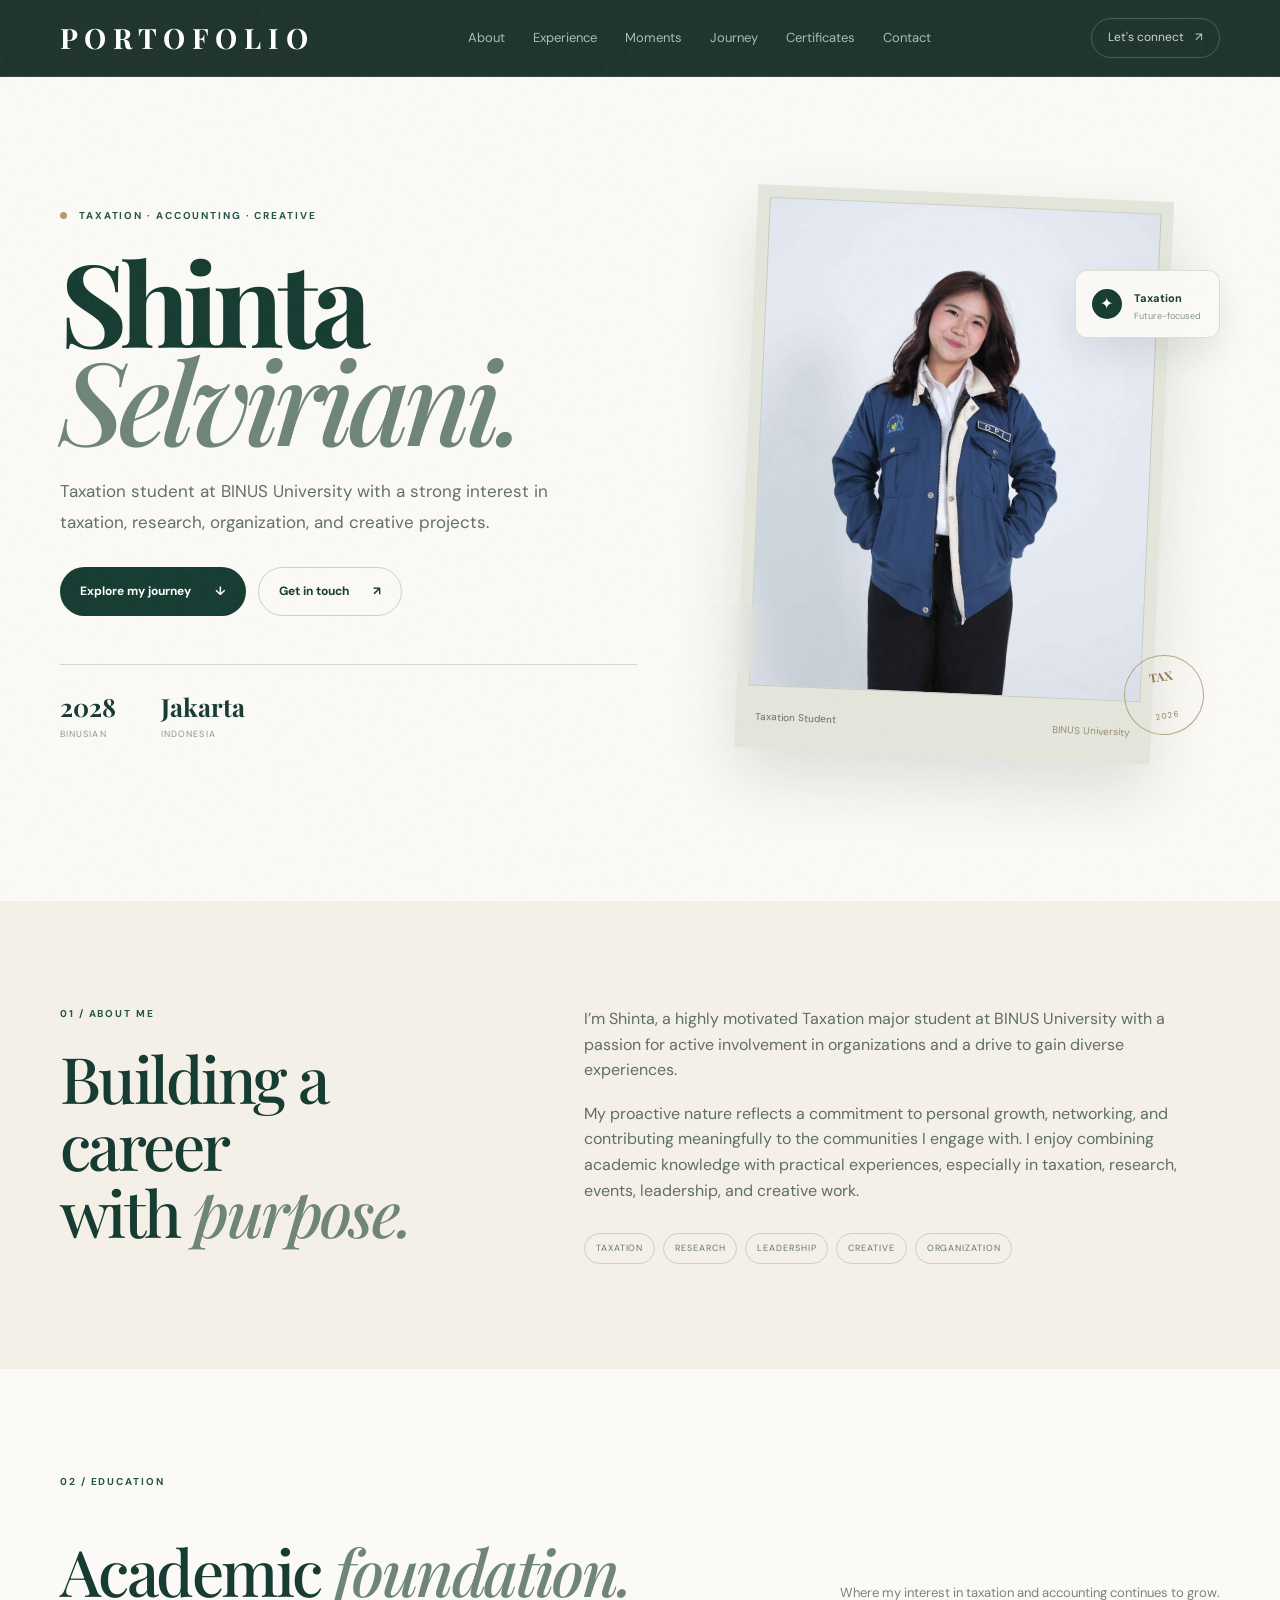
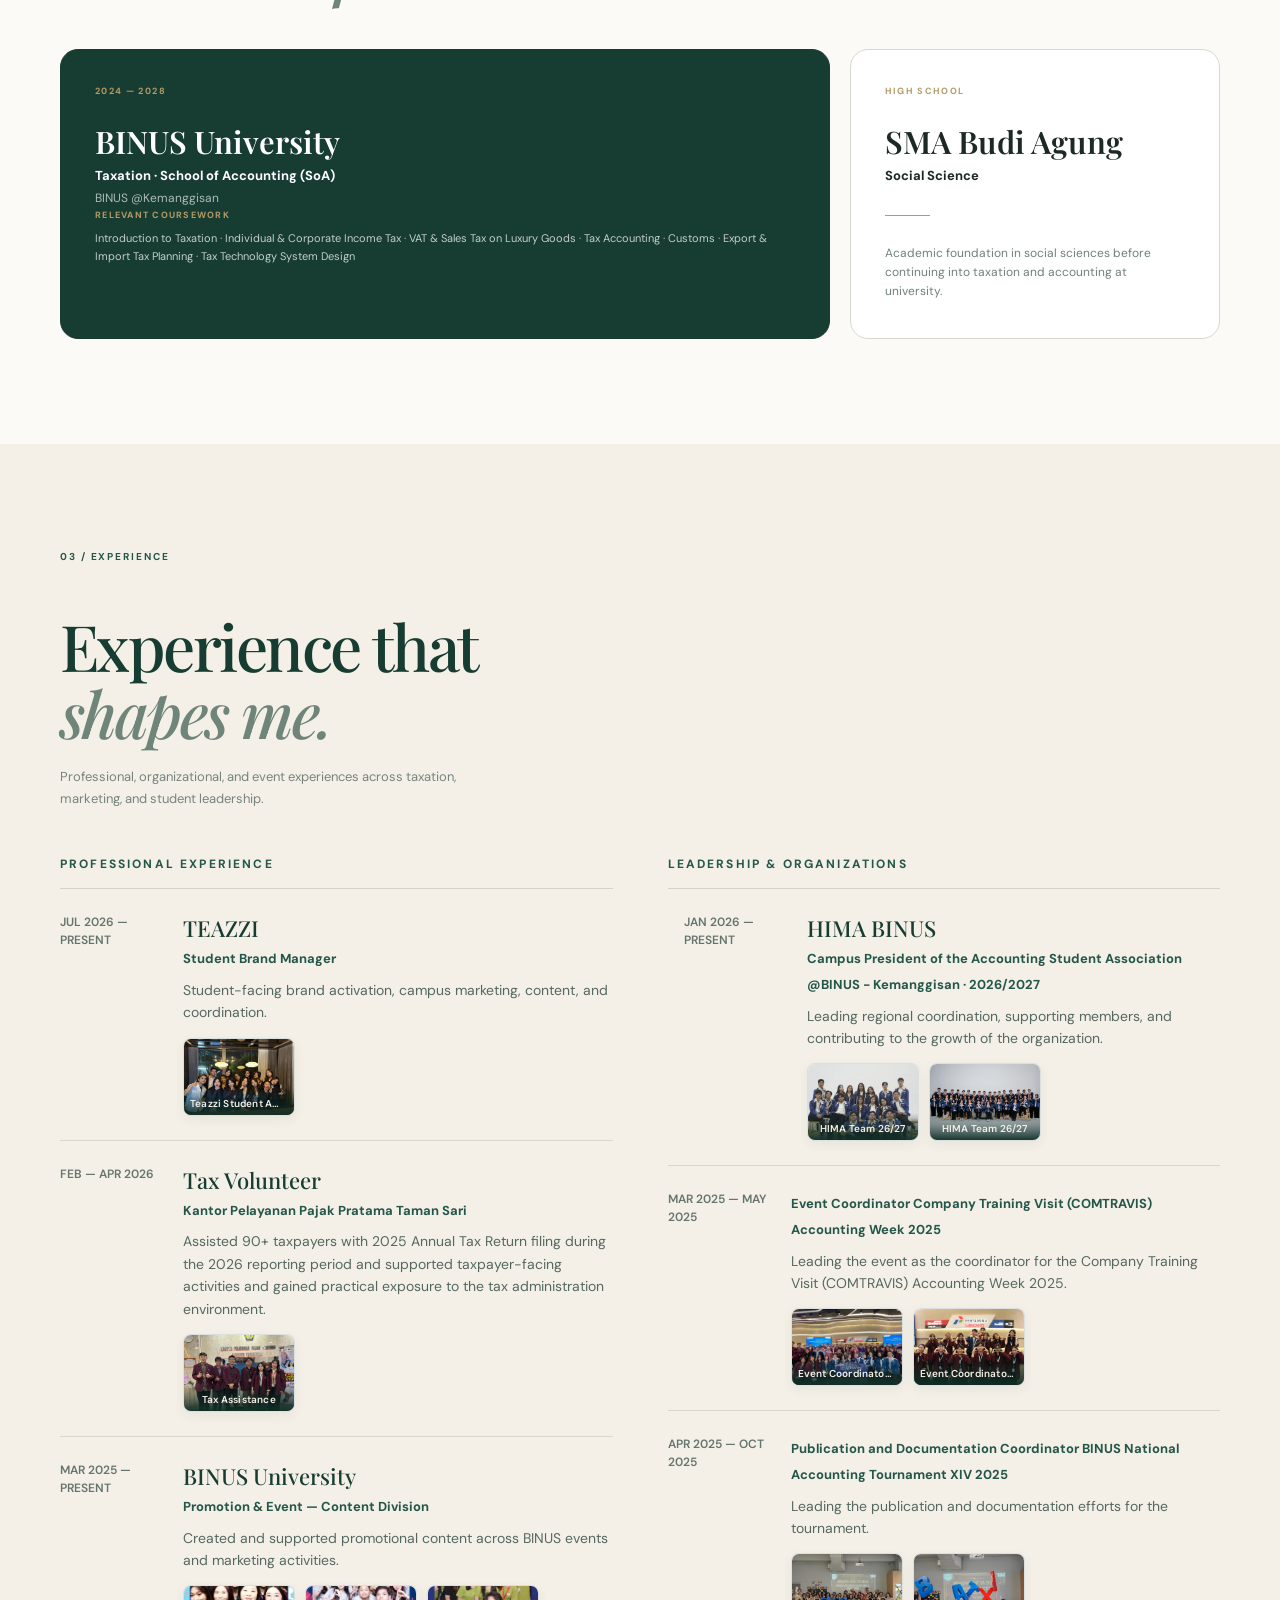
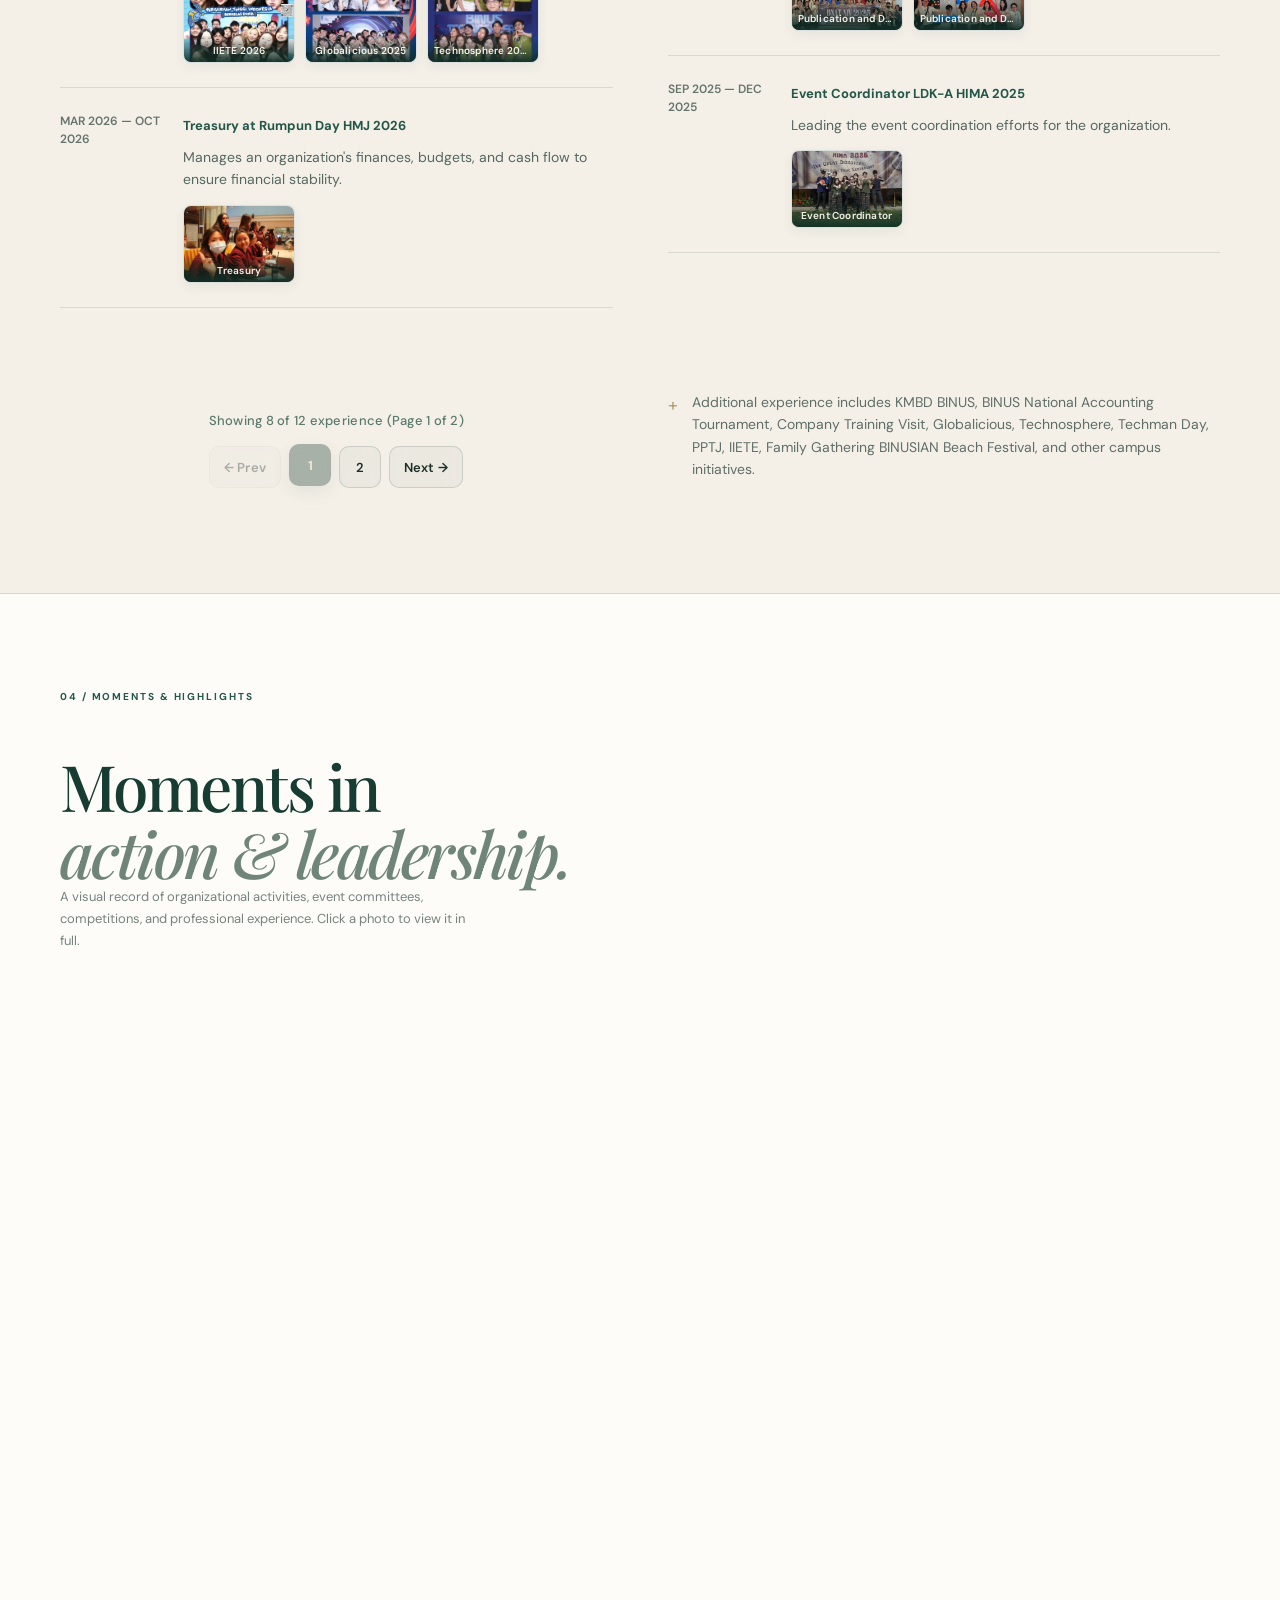
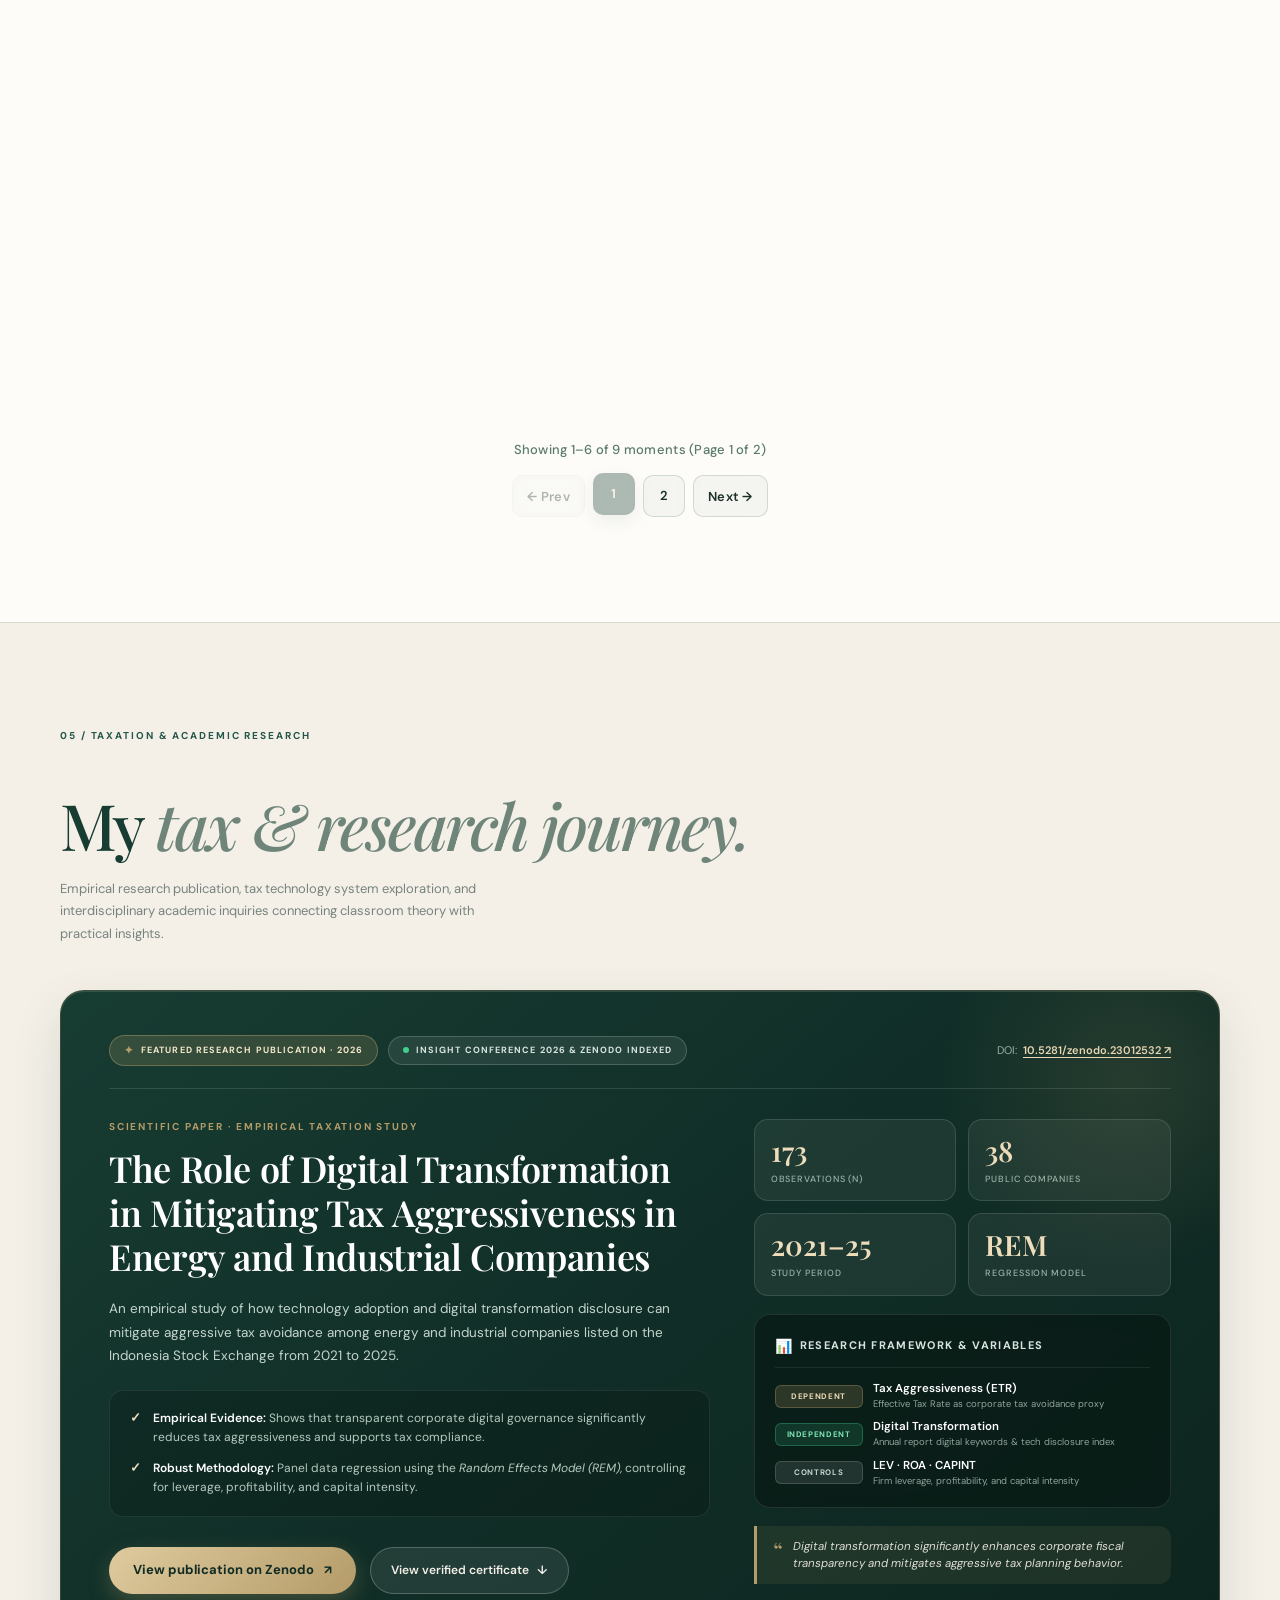
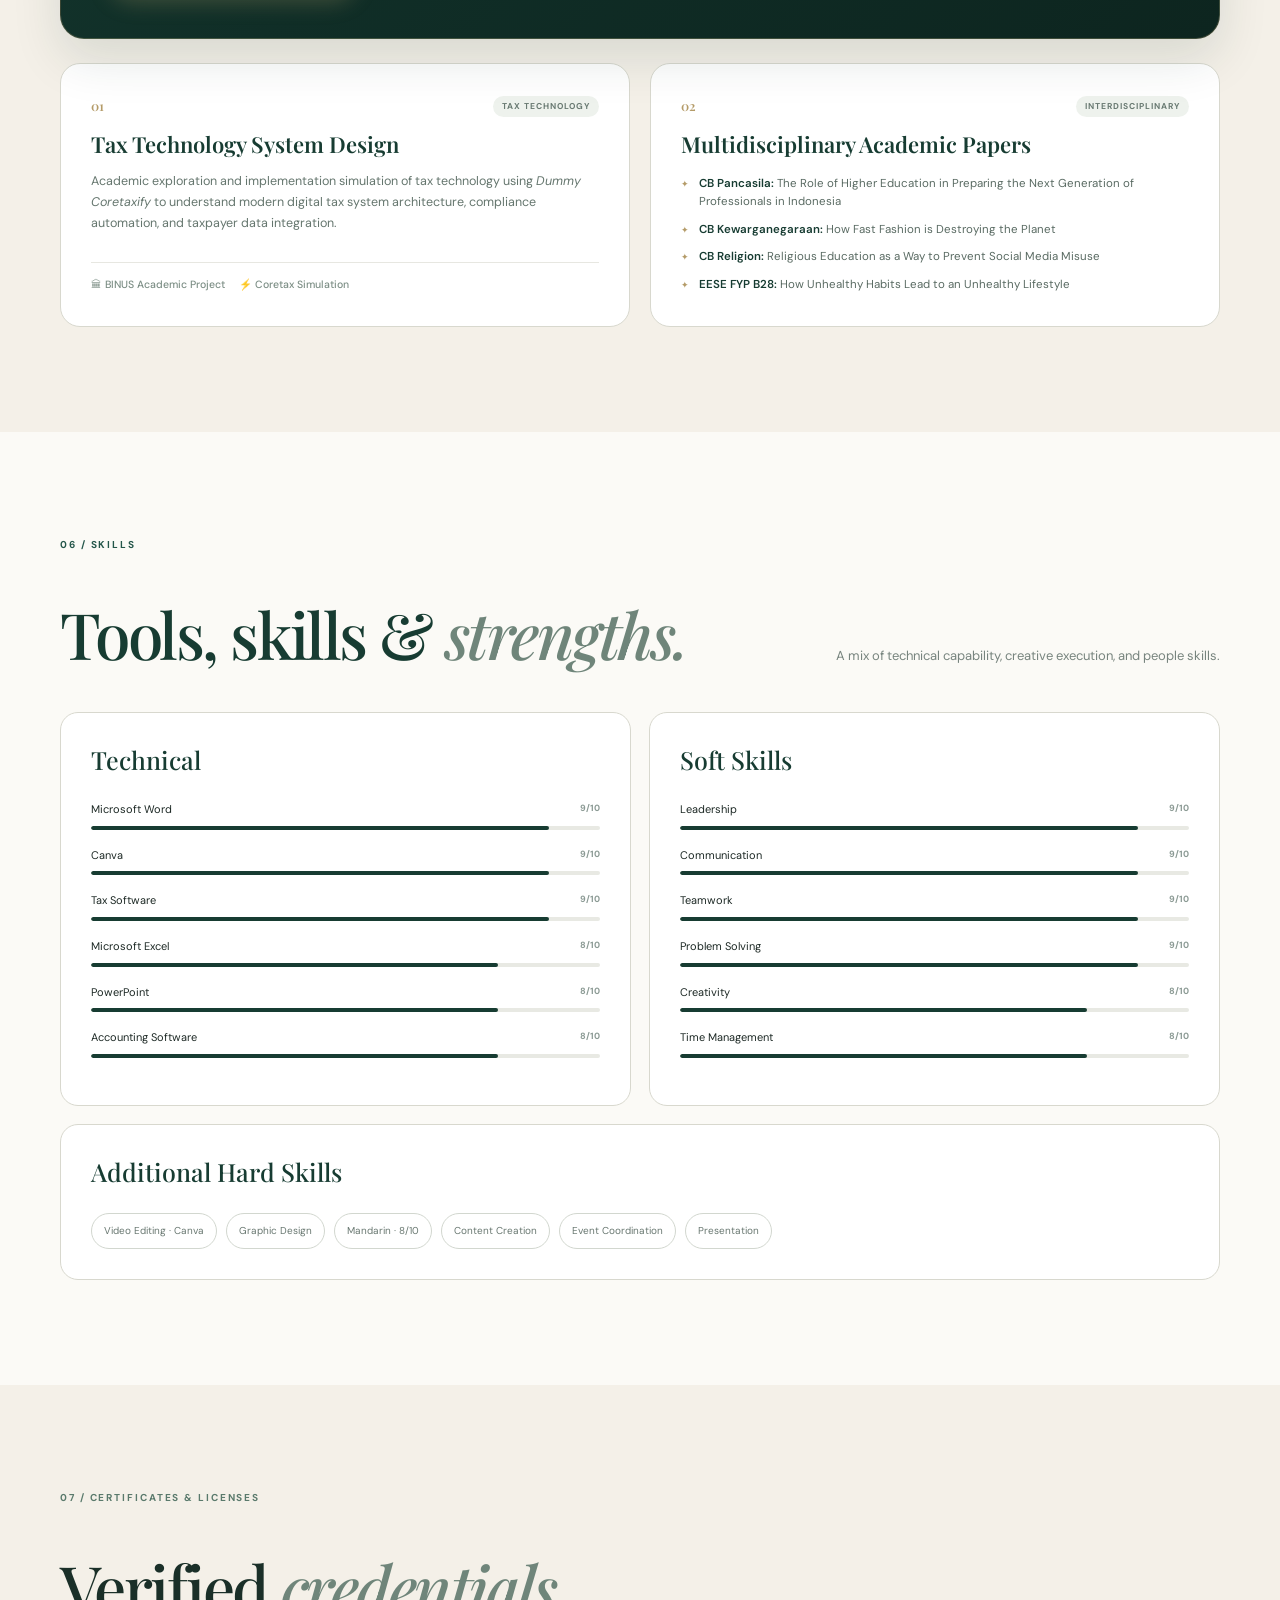
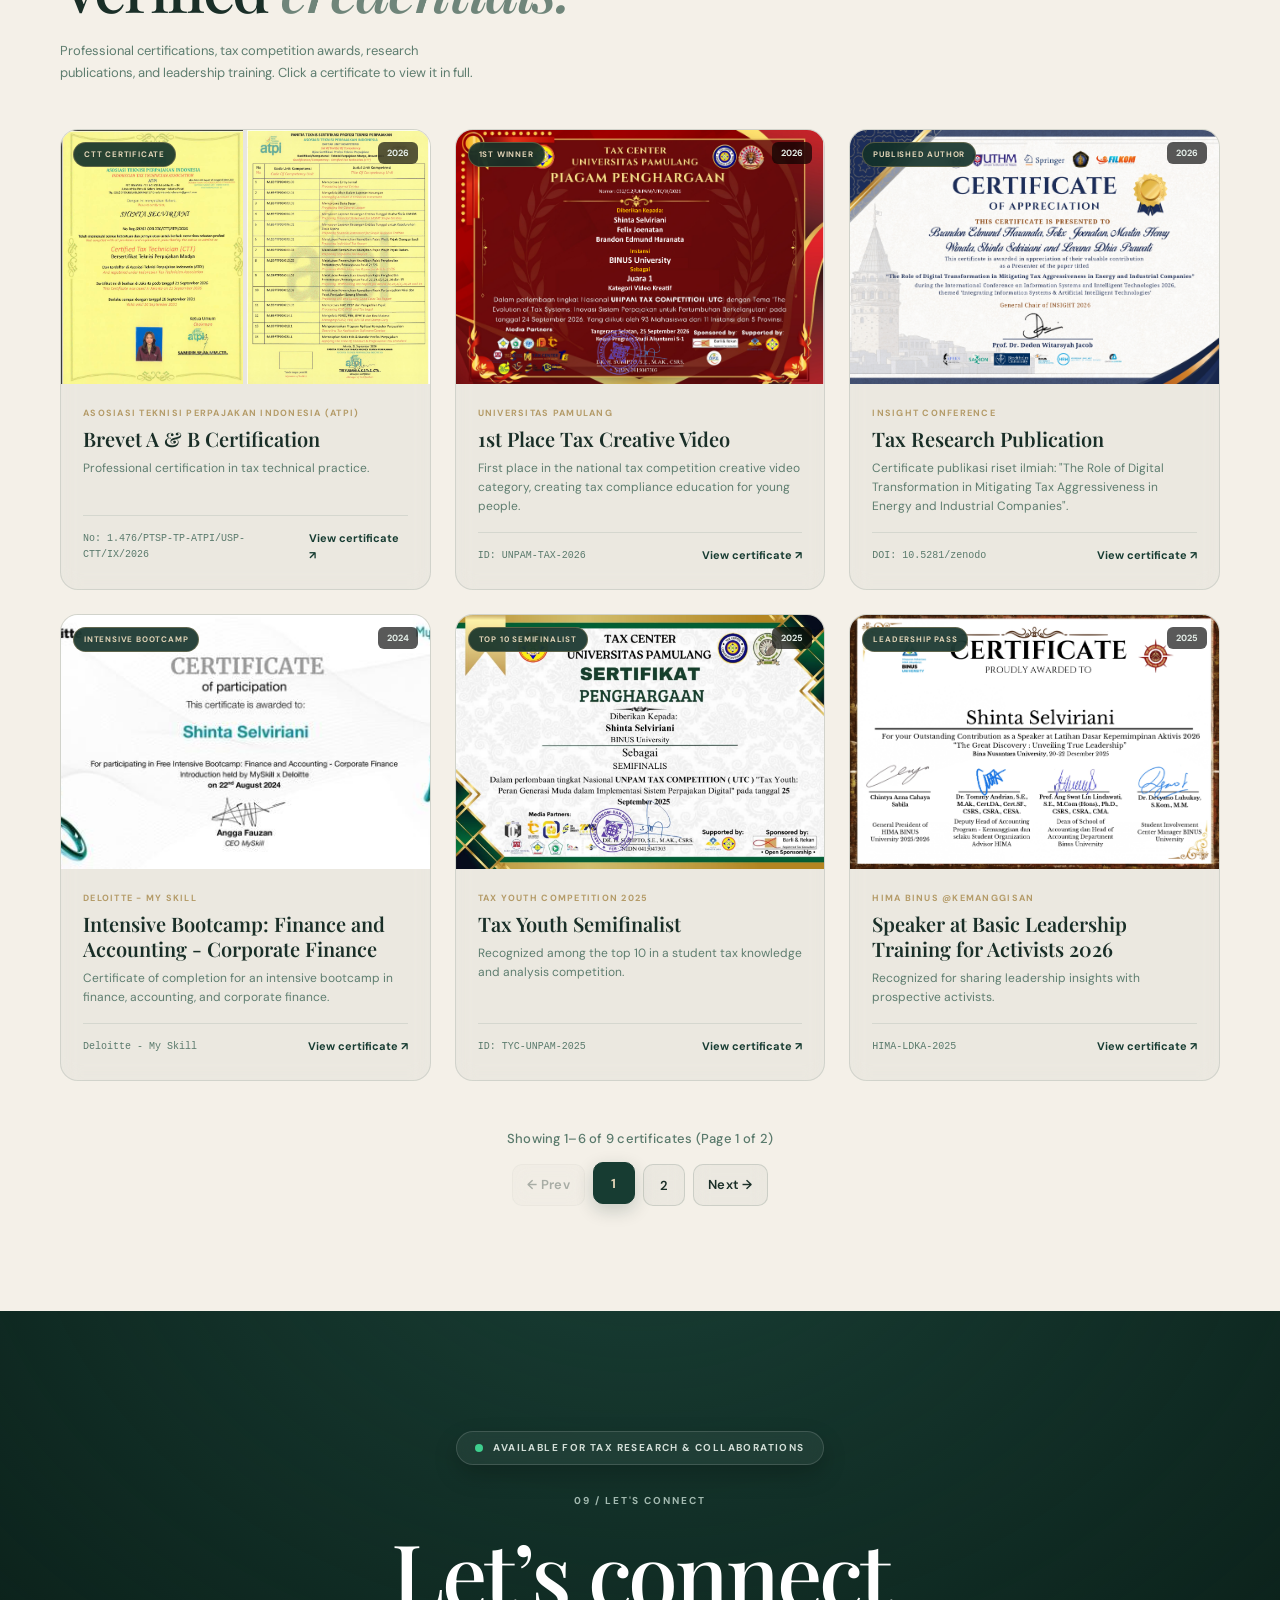
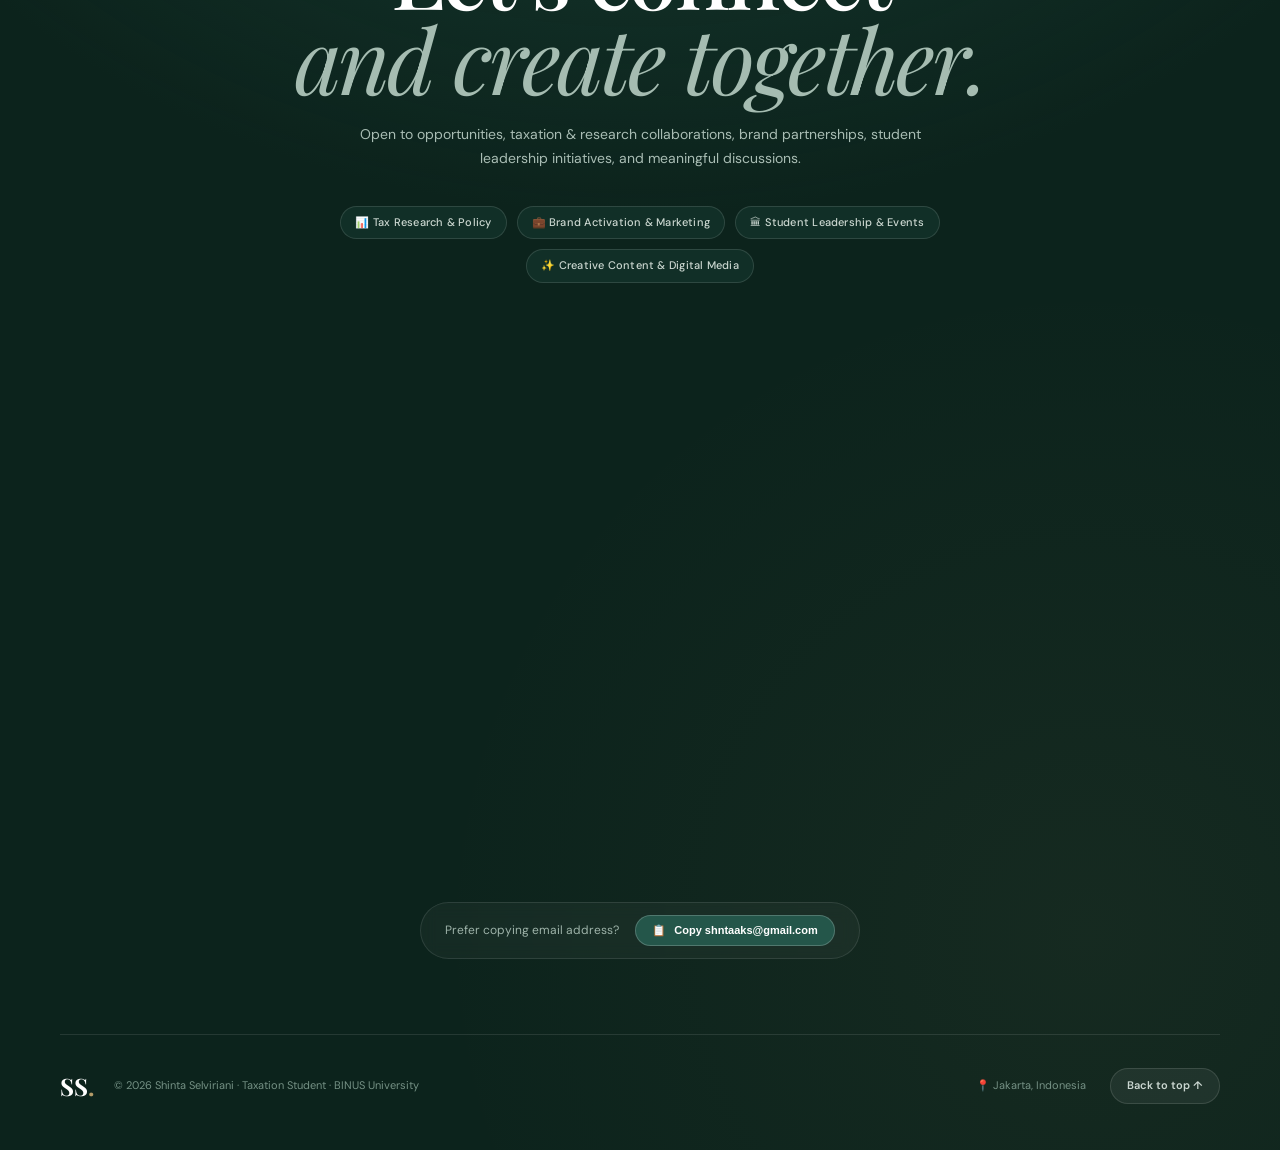
==== commit 04958a75: "Bug Fix Certificate" ====
--- a/index.html
+++ b/index.html
@@ -528,7 +528,7 @@
         <div class="section-head">
           <div>
             <h2>Moments in<br><em>action & leadership.</em></h2>
-            <p style="margin-top:15pt">A visual record of organizational activities, event committees, competitions, and professional experience. Click a photo to view it in full.</p>
+            <p>A visual record of organizational activities, event committees, competitions, and professional experience. Click a photo to view it in full.</p>
           </div>
       </div>
       </div>
@@ -1010,7 +1010,7 @@
     <div class="cert-grid">
 
       <!-- CERTIFICATE 0: Sertifikasi CTT -->
-      <article class="cert-card" data-lightbox="true" data-title="CTT Certification (Certified Tax Technician)"
+      <!-- <article class="cert-card" data-lightbox="true" data-title="CTT Certification (Certified Tax Technician)"
         data-desc="Professional certification in tax technical practice."
         data-tag="Certification · CTT (Certified Tax Technician)" data-meta="Asosiasi Teknisi Perpajakan Indonesia (ATPI) · 2026">
         <div class="cert-img-wrap">
@@ -1027,17 +1027,17 @@
             <span class="cert-cta">View certificate ↗</span>
           </div>
         </div>
-      </article>
+      </article> -->
 
        <!-- CERTIFICATE 1: Sertifikasi Brevet AB -->
-      <article class="cert-card" data-lightbox="true" data-title="Brevet A & B Training Certification"
-        data-desc="Brevet A & B training certificate."
-        data-tag="Training · Brevet A & B" data-meta="Asosiasi Teknisi Perpajakan Indonesia (ATPI) · 2026">
+      <article class="cert-card" data-lightbox="true" data-title="CTT Certification (Certified Tax Technician)"
+        data-desc="Professional certification in tax technical practice."
+        data-tag="Certification · CTT (Certified Tax Technician)" data-meta="Asosiasi Teknisi Perpajakan Indonesia (ATPI) · 2026">
         <div class="cert-img-wrap">
-          <span class="cert-badge">Brevet A & B Certificate</span>
+          <span class="cert-badge">CTT Certificate</span>
           <span class="cert-year">2026</span>
           <div class="cert-img-pair">
-            <img src="images/certificates/brevet-ab-1.jpeg" alt="Brevet A Certificate">
+            <img src="images/certificates/ctt-1.jpeg" alt="Brevet A Certificate">
             <img src="images/certificates/brevet-ab-2.jpeg" alt="Brevet B Certificate">
           </div>
         </div>
